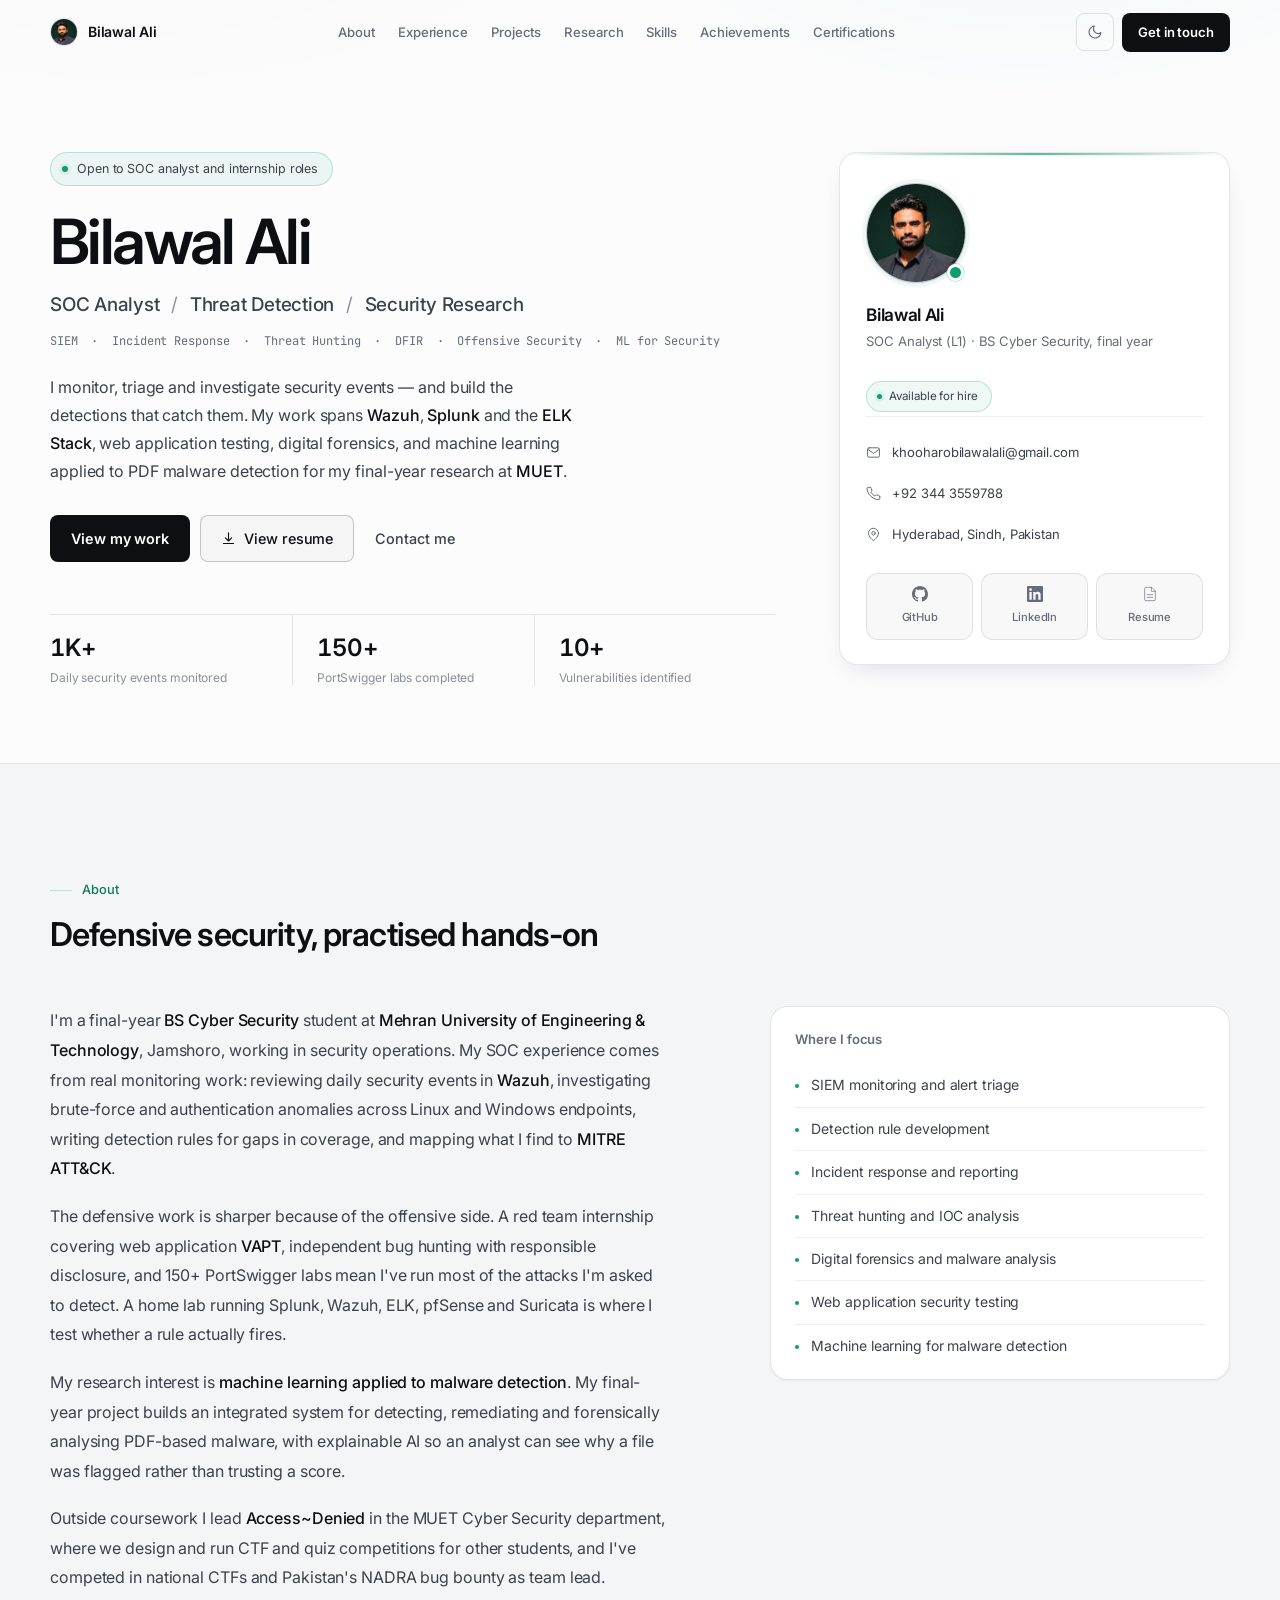
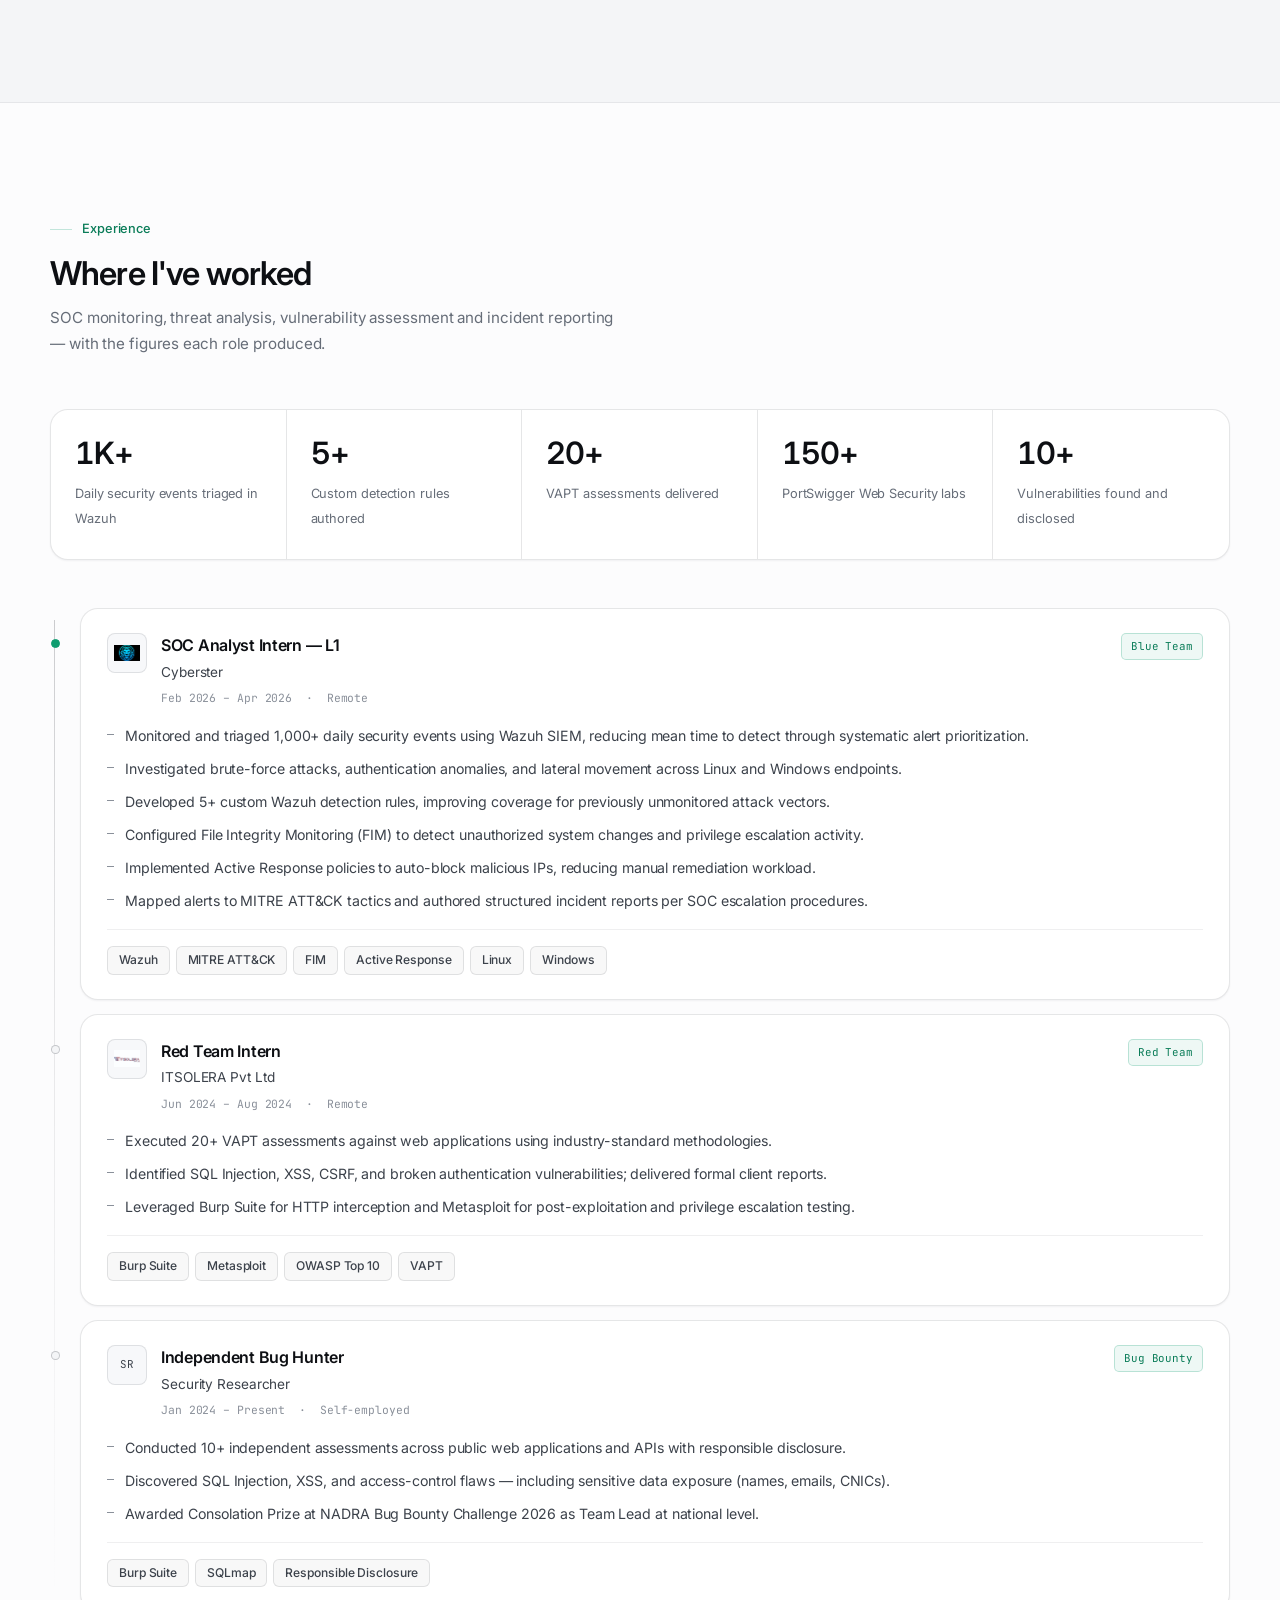
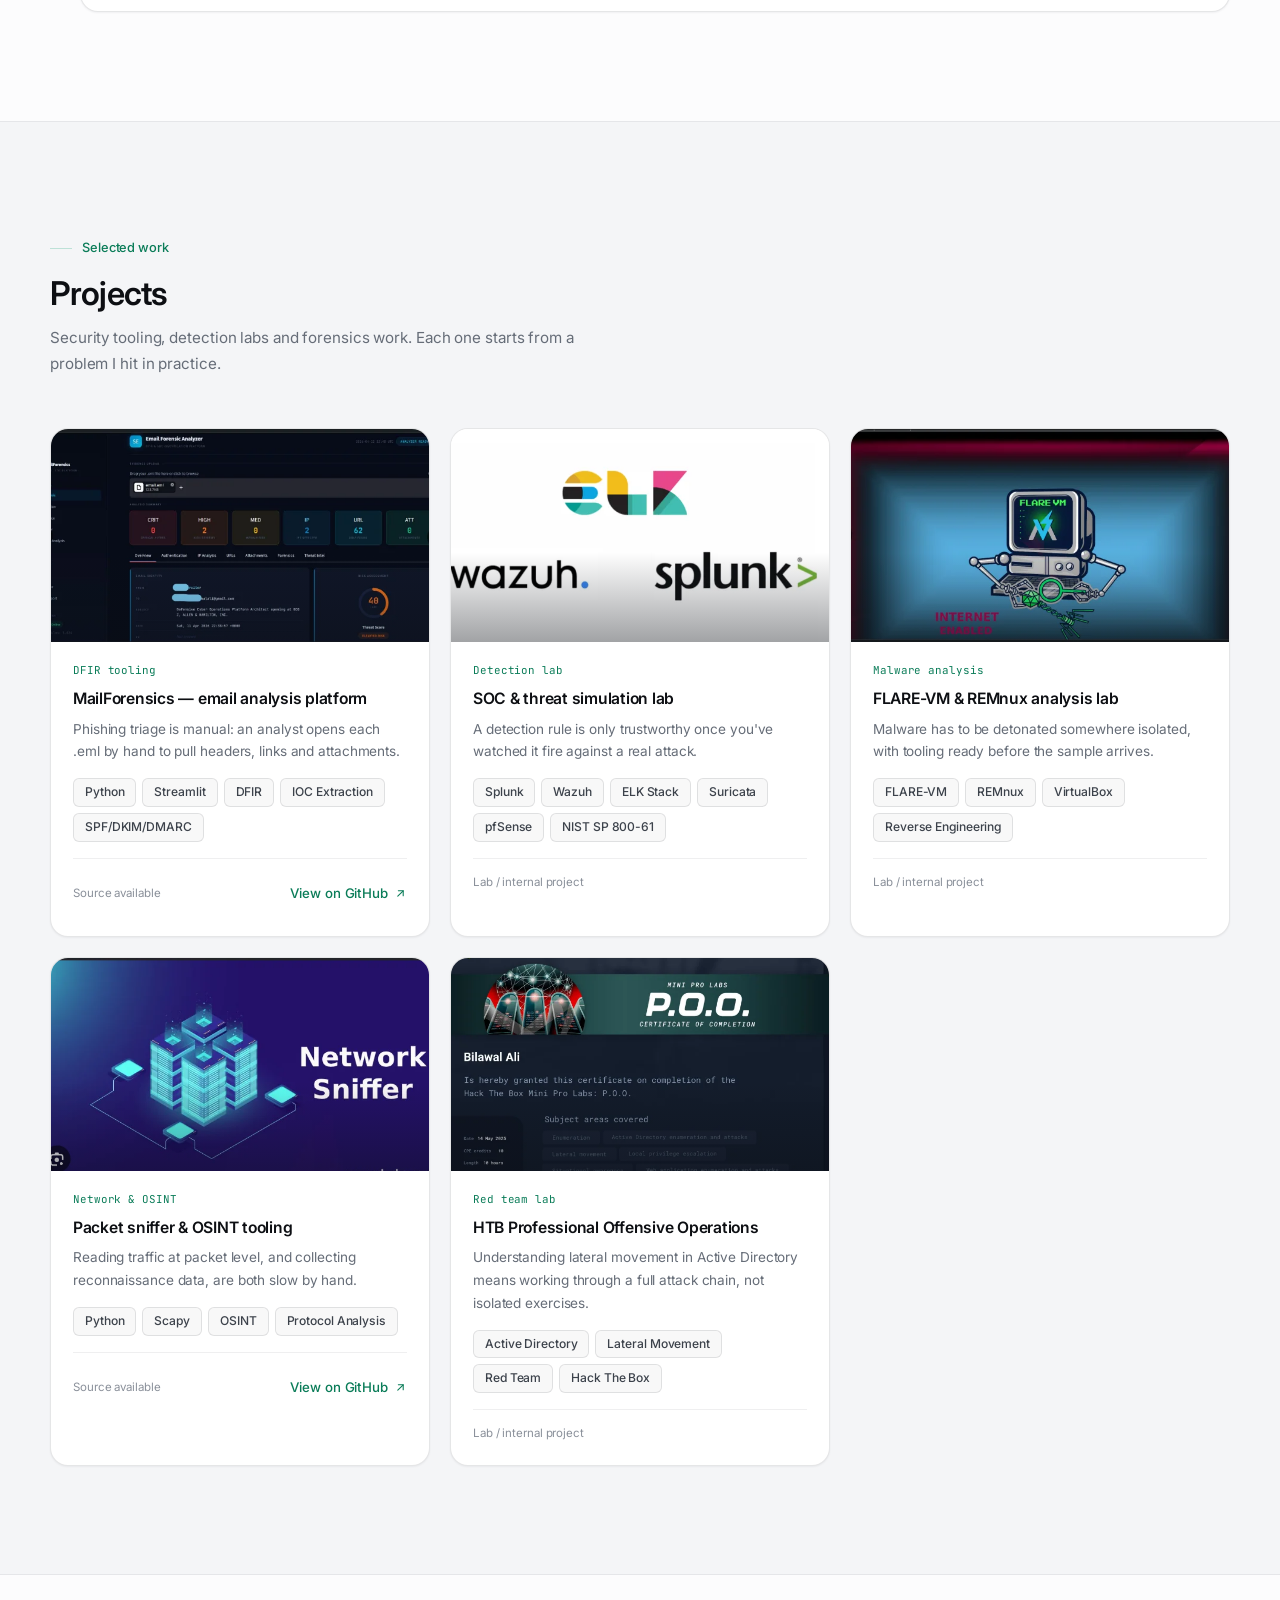
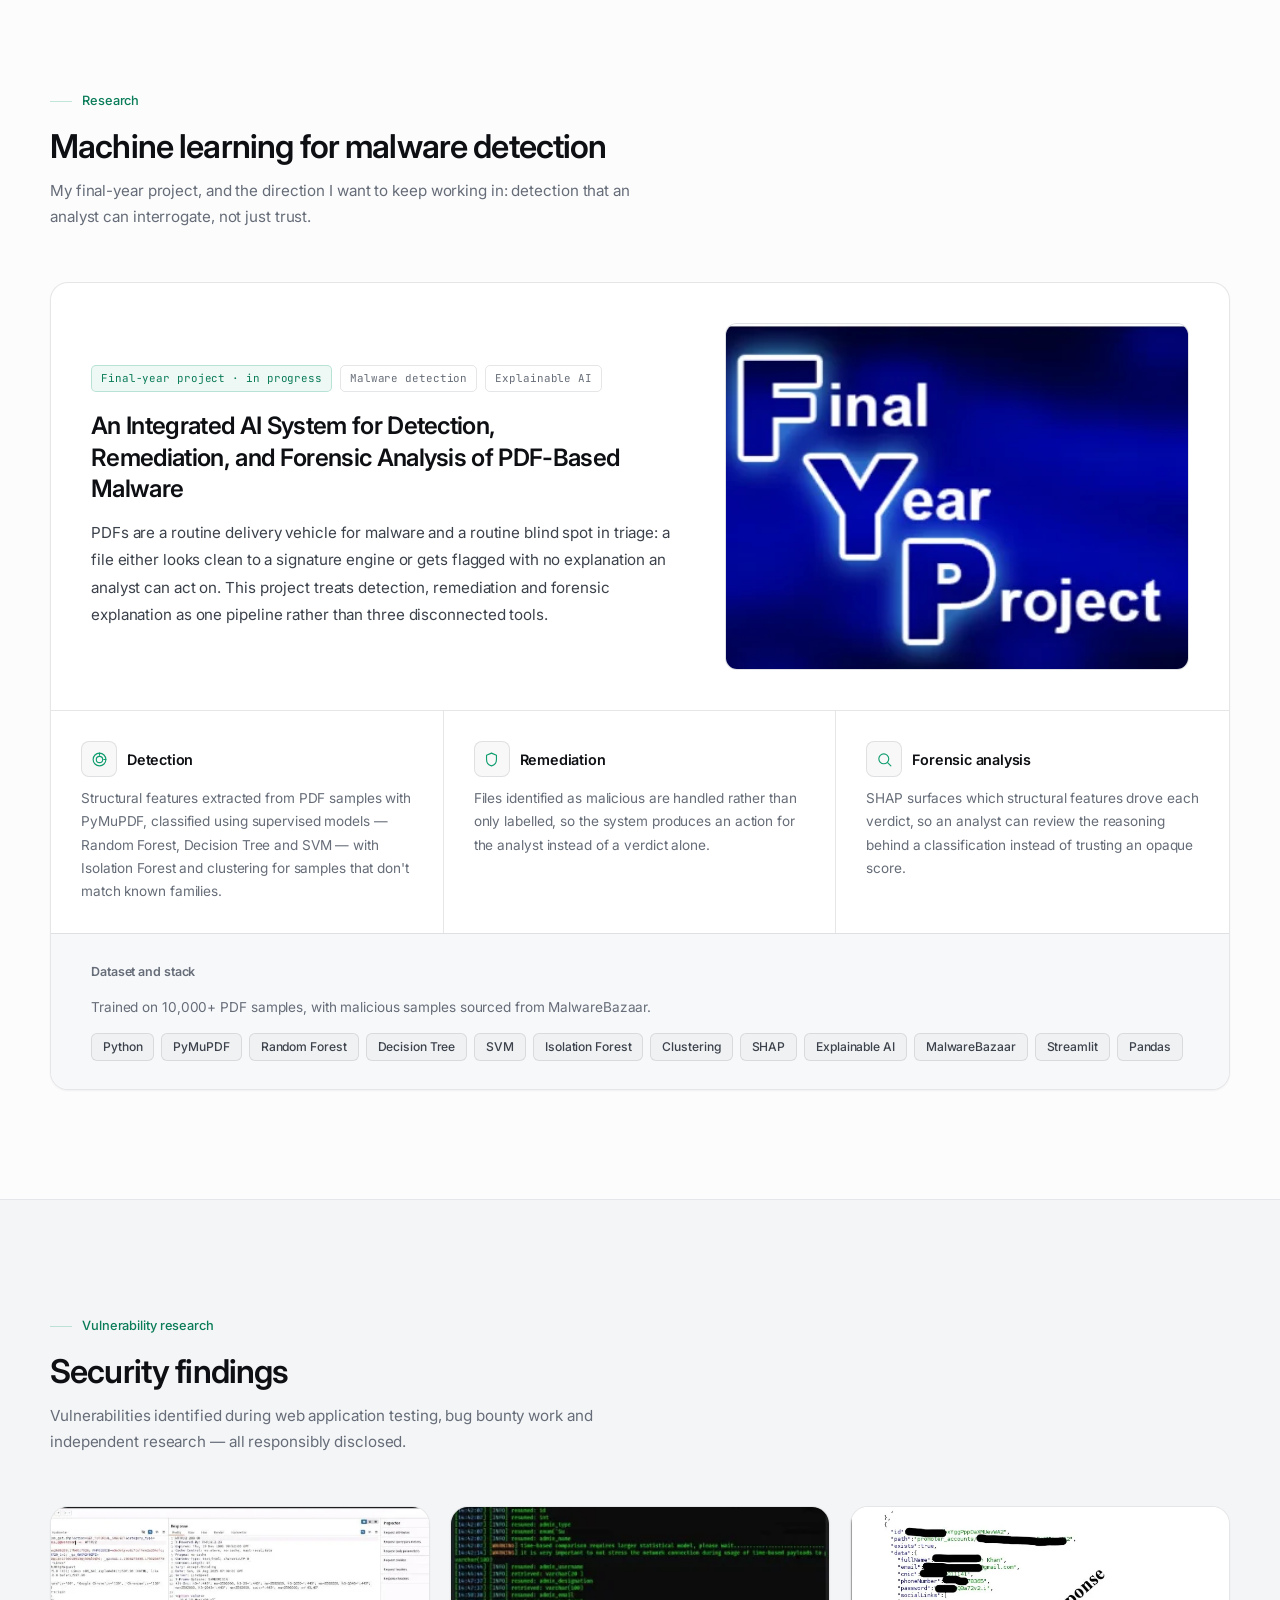
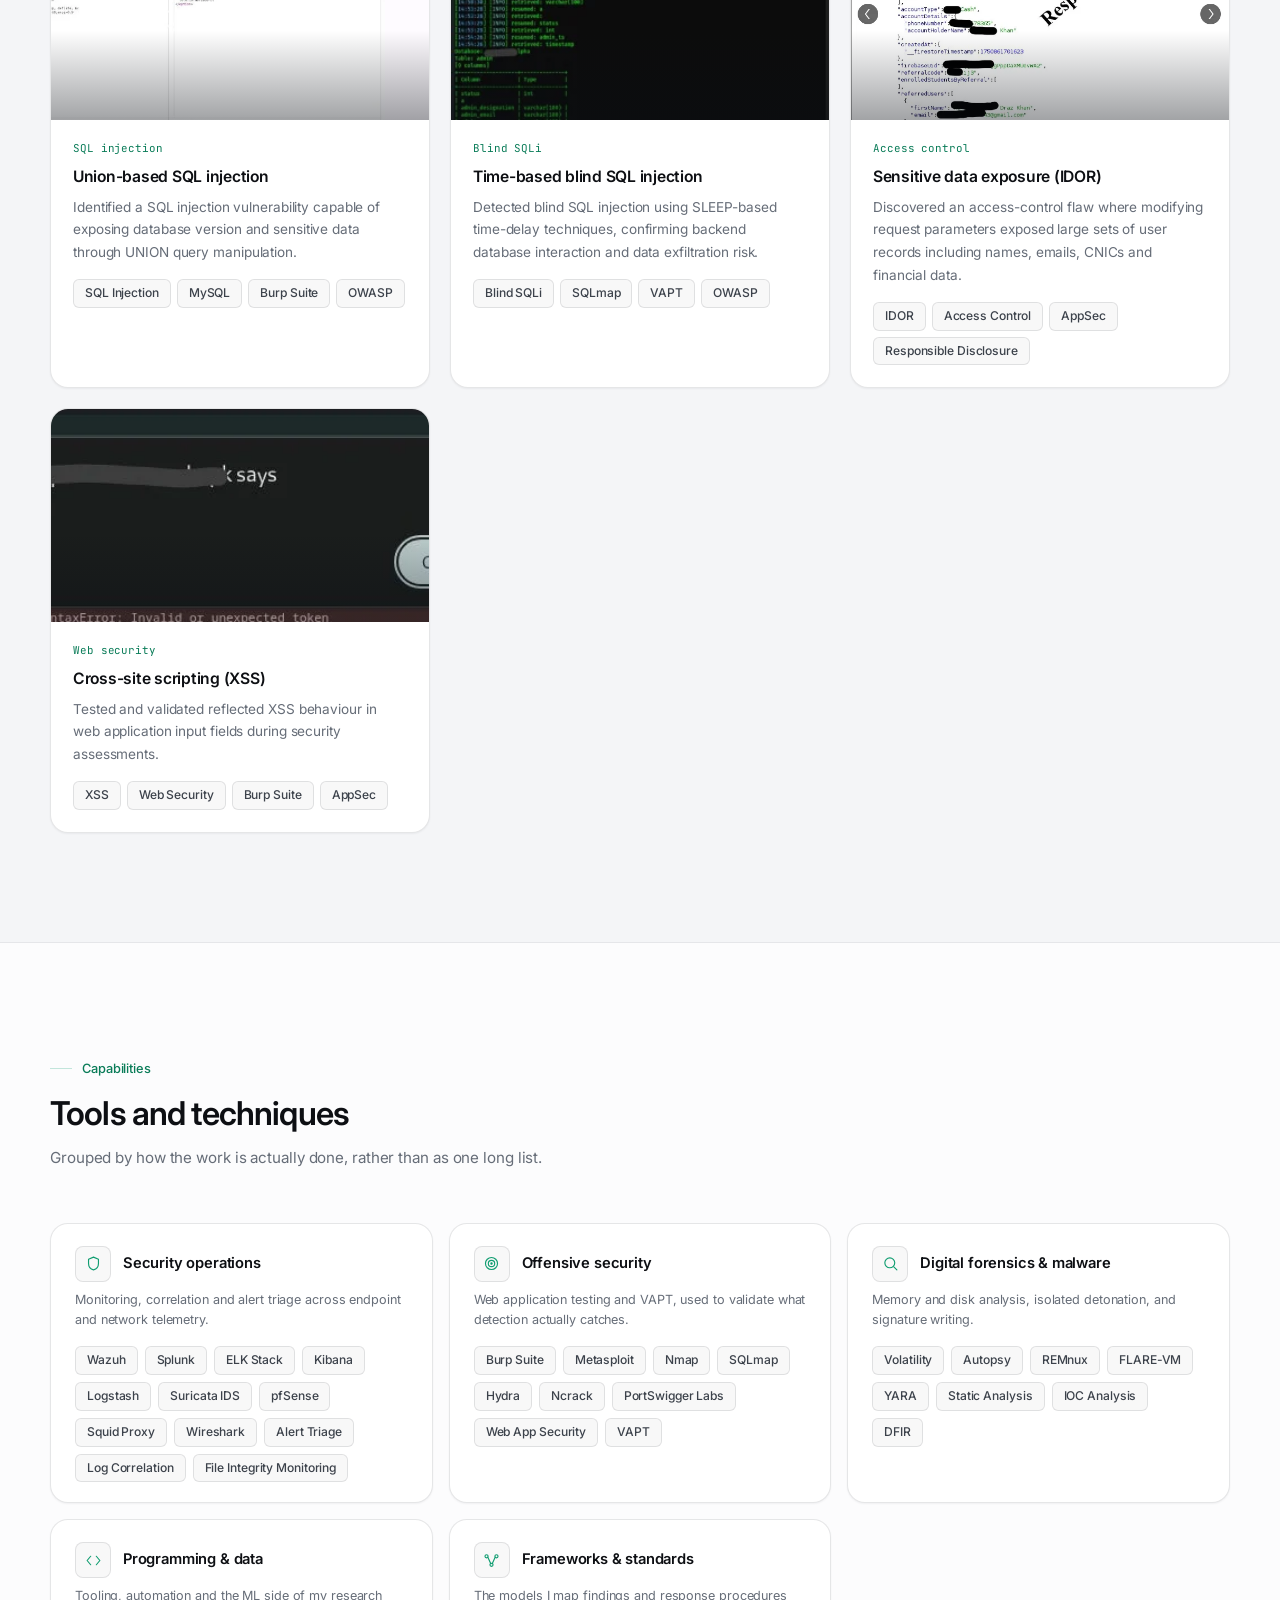
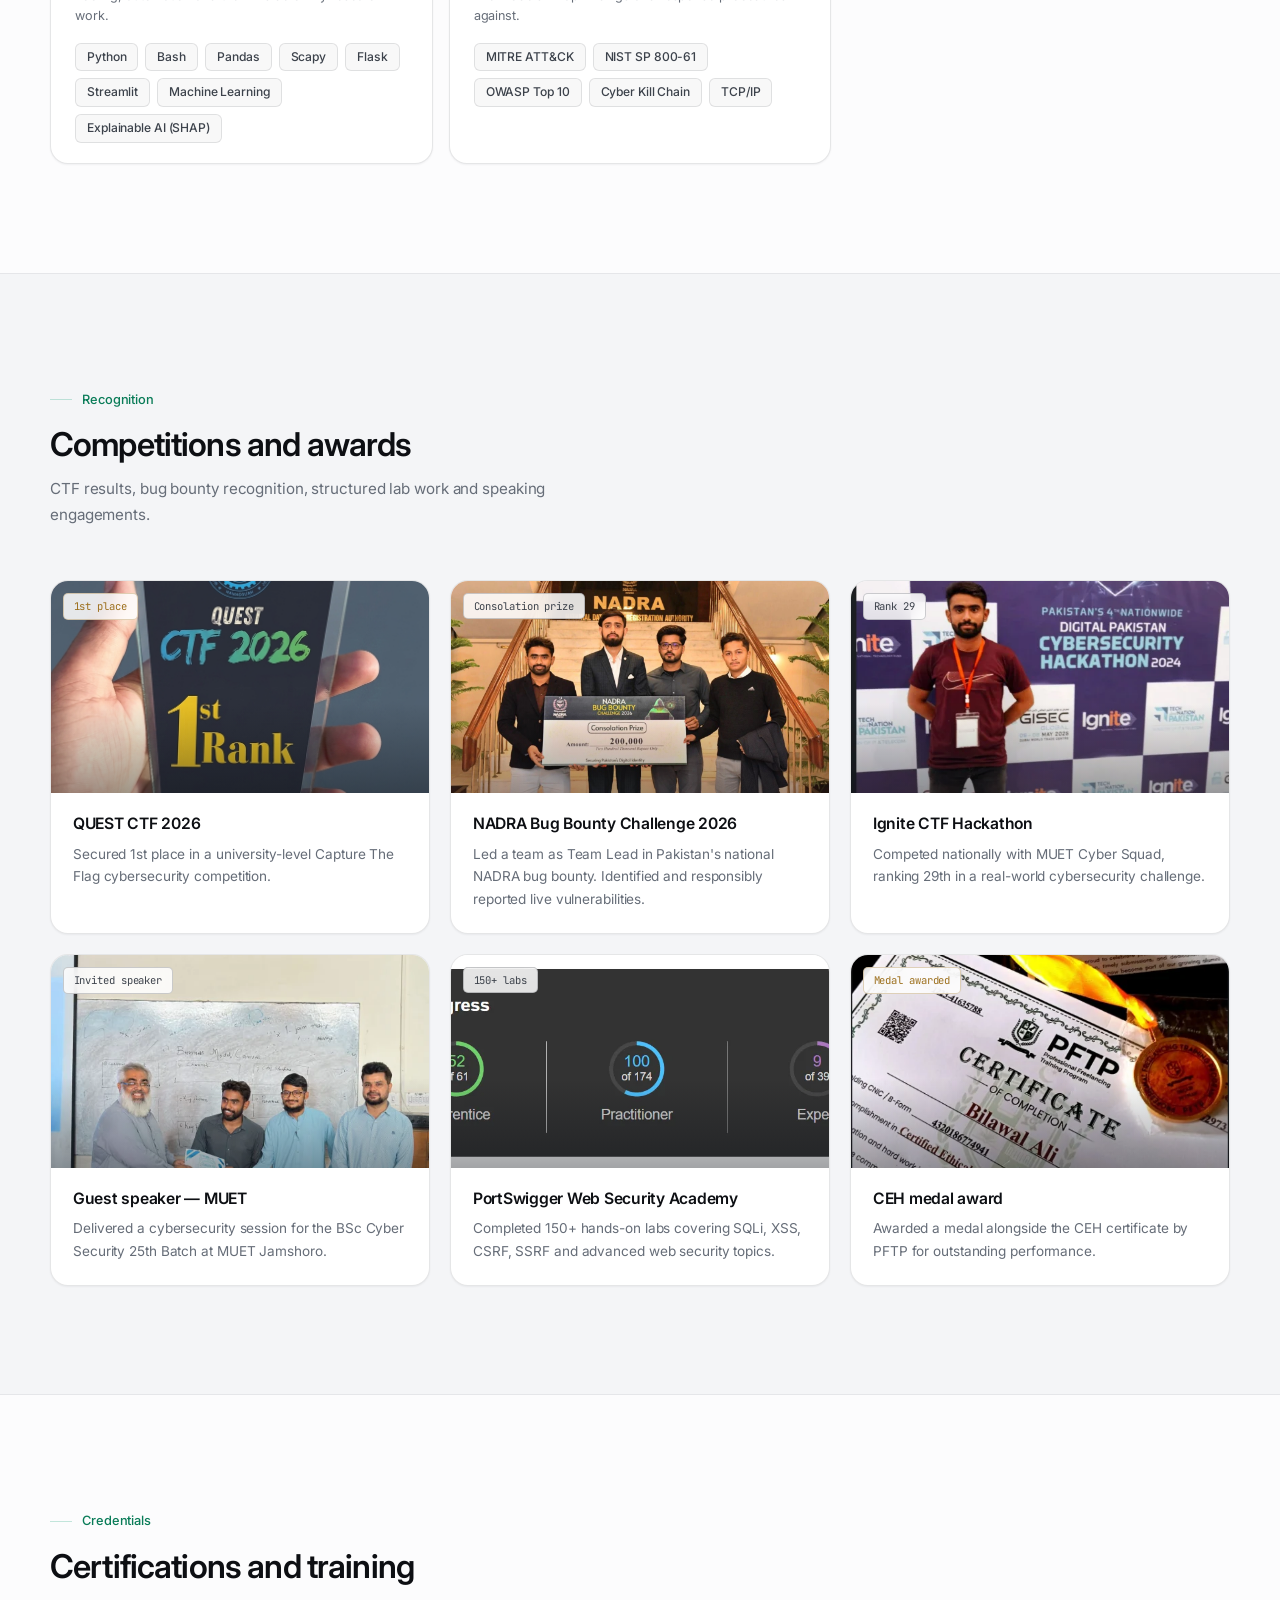
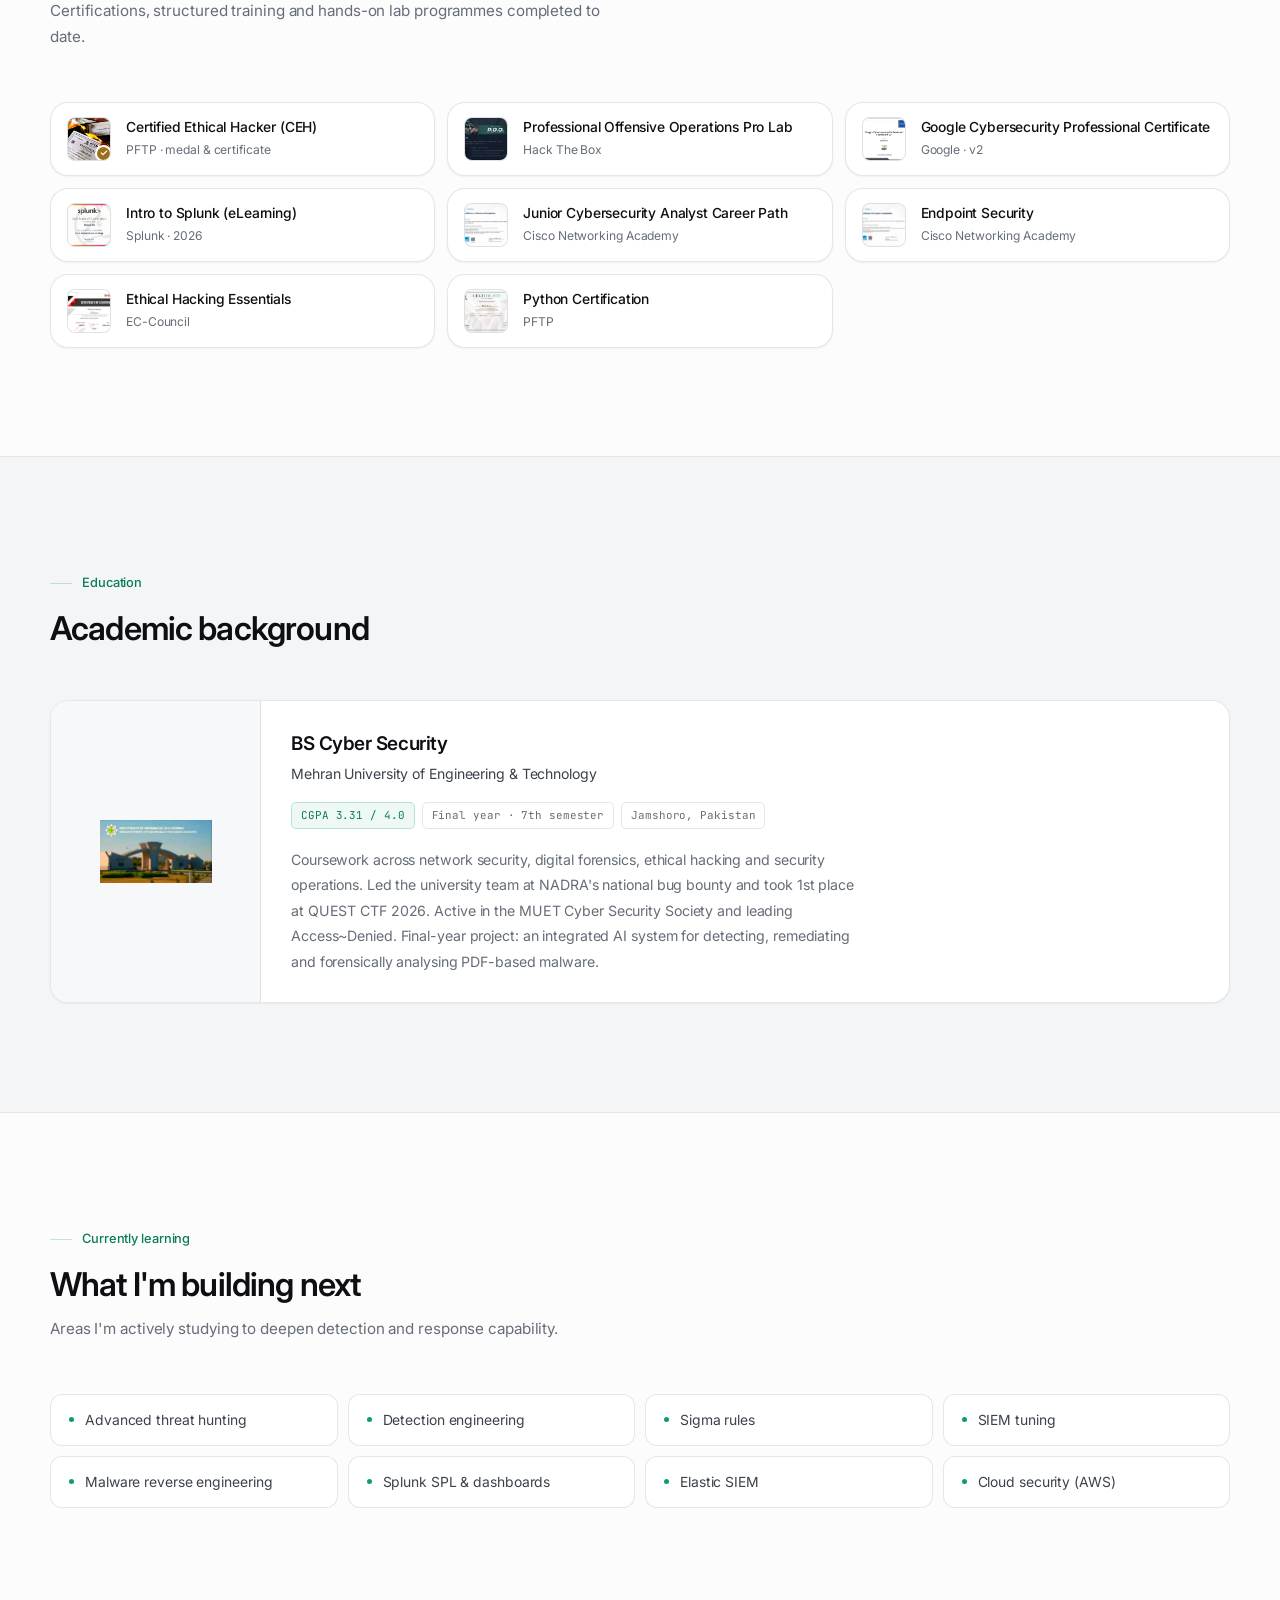
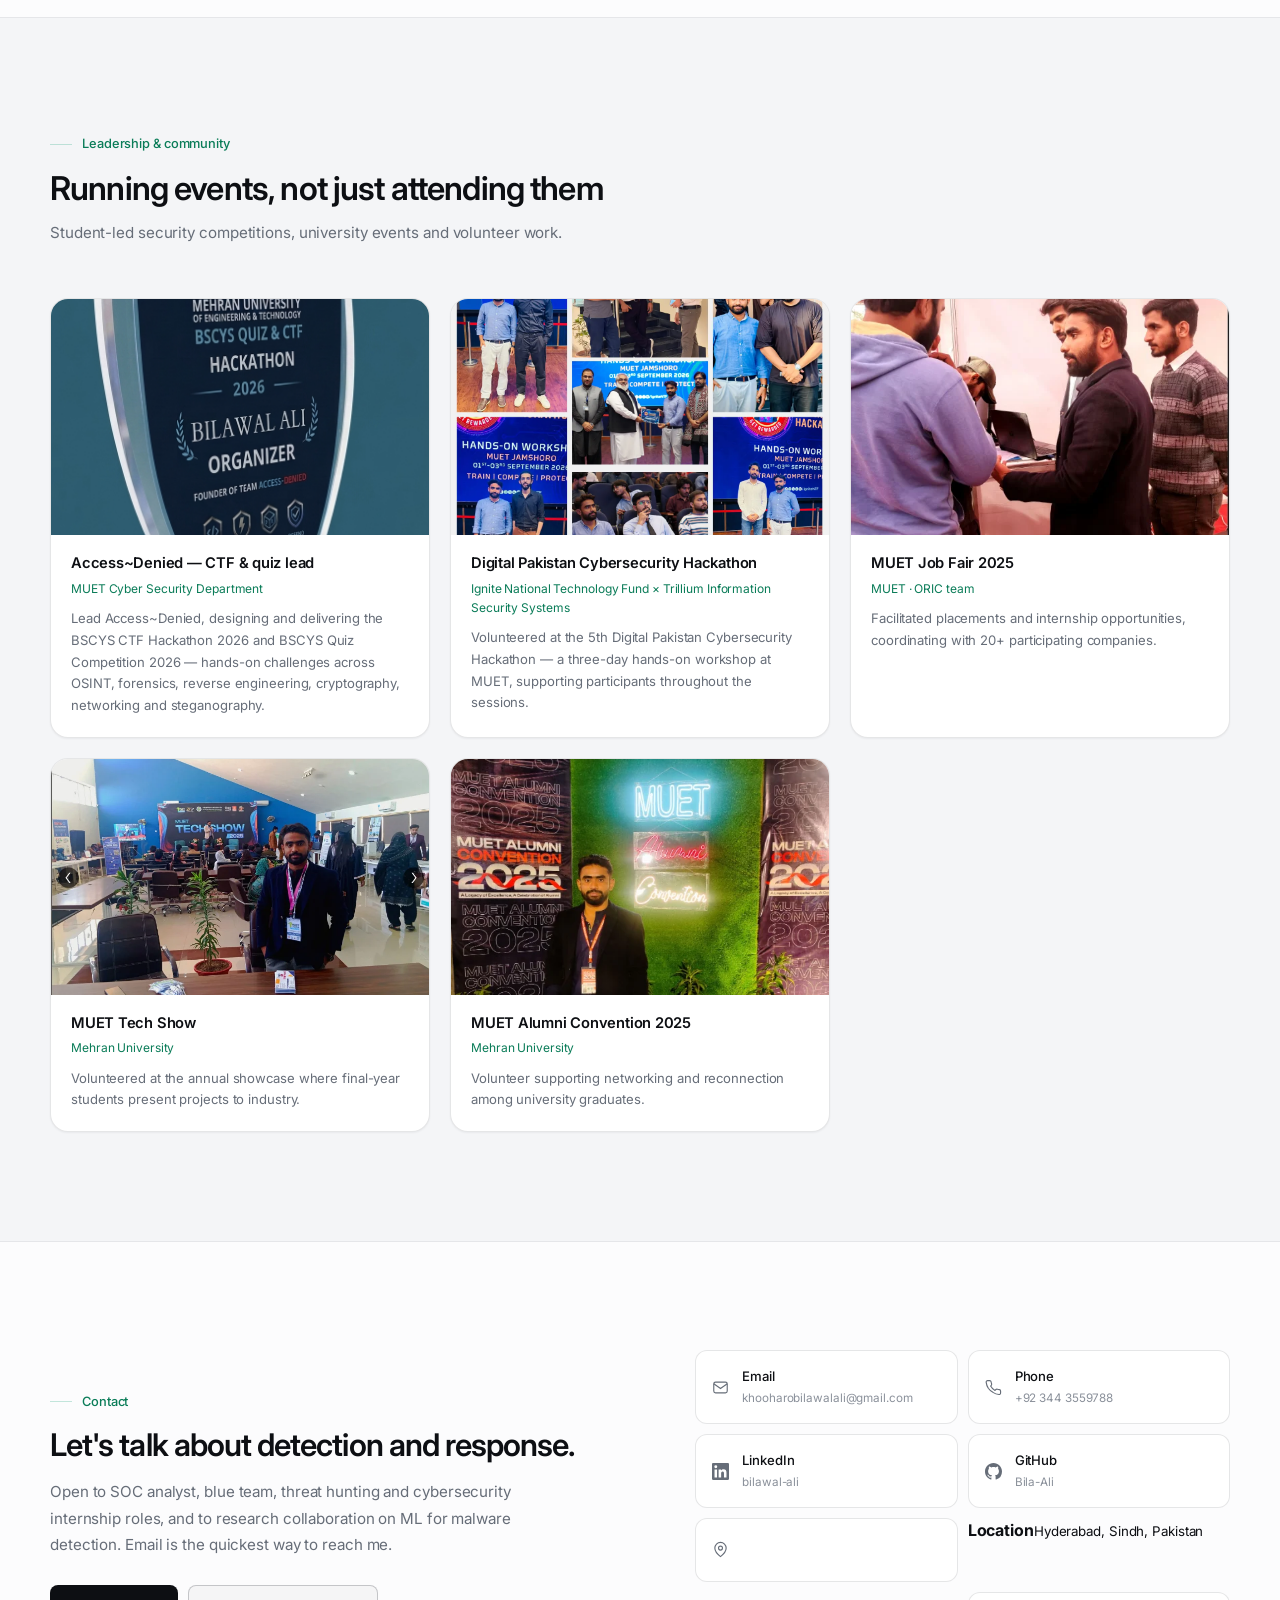
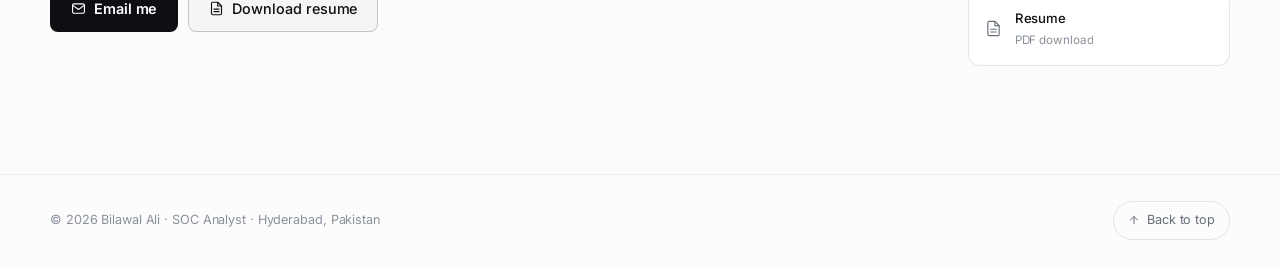
==== index (9).html @ e8348a27 "Add files via upload" ====
<!DOCTYPE html>
<html lang="en" data-theme="dark">
<head>
    <meta charset="UTF-8" />
    <meta name="viewport" content="width=device-width, initial-scale=1, viewport-fit=cover" />

    <title>Bilawal Ali — SOC Analyst &amp; Security Researcher</title>
    <meta name="description" content="Bilawal Ali — SOC analyst and final-year BS Cyber Security student at MUET. Threat detection with Wazuh, Splunk and ELK, offensive security and VAPT, digital forensics, and machine learning for PDF malware detection." />
    <meta name="author" content="Bilawal Ali" />
    <link rel="canonical" href="https://github.com/Bila-Ali" />

    <meta property="og:type" content="profile" />
    <meta property="og:title" content="Bilawal Ali — SOC Analyst &amp; Security Researcher" />
    <meta property="og:description" content="Threat detection and security operations with Wazuh, Splunk and ELK. Offensive security, digital forensics, and machine learning for malware detection." />
    <meta property="og:locale" content="en_US" />
    <meta property="profile:first_name" content="Bilawal" />
    <meta property="profile:last_name" content="Ali" />
    <meta name="twitter:card" content="summary_large_image" />
    <meta name="twitter:title" content="Bilawal Ali — SOC Analyst &amp; Security Researcher" />
    <meta name="twitter:description" content="Threat detection and security operations with Wazuh, Splunk and ELK. Offensive security, digital forensics, and ML for malware detection." />

    <meta name="theme-color" content="#08090a" media="(prefers-color-scheme: dark)" />
    <meta name="theme-color" content="#fbfbfc" media="(prefers-color-scheme: light)" />

    <link rel="preconnect" href="https://fonts.googleapis.com" />
    <link rel="preconnect" href="https://fonts.gstatic.com" crossorigin />
    <link rel="preload" as="style" href="https://fonts.googleapis.com/css2?family=Inter:wght@400;500;600;700&family=JetBrains+Mono:wght@400;500&display=swap" />
    <link rel="stylesheet" href="https://fonts.googleapis.com/css2?family=Inter:wght@400;500;600;700&family=JetBrains+Mono:wght@400;500&display=swap" />

    <!-- Theme applied before first paint to avoid a flash. -->
    <script>
        (function () {
            try {
                var stored = localStorage.getItem("theme");
                var theme = stored || (window.matchMedia("(prefers-color-scheme: light)").matches ? "light" : "dark");
                document.documentElement.setAttribute("data-theme", theme);
            } catch (e) { /* storage blocked — dark stays */ }
        })();
    </script>

    <style>
        /* ==========================================================
           1. TOKENS
           Every colour in the page resolves through these, so the
           light theme is a token swap rather than a second stylesheet.
           ========================================================== */
        :root {
            --sans: 'Inter', -apple-system, BlinkMacSystemFont, 'Segoe UI', Roboto, sans-serif;
            --mono: 'JetBrains Mono', ui-monospace, 'SF Mono', Menlo, monospace;

            /* spacing — 4px base */
            --s1: 4px;  --s2: 8px;  --s3: 12px; --s4: 16px; --s5: 24px;
            --s6: 32px; --s7: 48px; --s8: 64px; --s9: 96px;

            /* radii — three steps, assigned by hierarchy */
            --r-s: 8px; --r-m: 12px; --r-l: 18px;

            --ease: cubic-bezier(0.22, 1, 0.36, 1);
            --dur: 0.28s;

            --container: 1180px;
            --nav-h: 64px;
        }

        /* ---- dark (default) ---- */
        :root, [data-theme="dark"] {
            --bg:          #08090a;
            --bg-alt:      #0b0c0e;
            --surface:     #101114;
            --surface-2:   #16171b;

            --line:        rgba(255, 255, 255, 0.075);
            --line-soft:   rgba(255, 255, 255, 0.045);
            --line-strong: rgba(255, 255, 255, 0.15);

            --fill-1:      rgba(255, 255, 255, 0.032);
            --fill-2:      rgba(255, 255, 255, 0.055);

            --text:        #f2f3f5;
            --text-2:      #b9bcc2;
            --muted:       #83878f;
            --dim:         #5a5e66;

            --accent:      #57d0a3;
            --accent-text: #6fdcb2;
            --accent-soft: rgba(87, 208, 163, 0.09);
            --accent-line: rgba(87, 208, 163, 0.26);
            --gold:        #e3b778;
            --gold-line:   rgba(227, 183, 120, 0.34);
            --gold-soft:   rgba(227, 183, 120, 0.08);

            --invert-bg:   #f2f3f5;   /* primary button surface */
            --invert-fg:   #0a0b0c;

            --nav-bg:      rgba(8, 9, 10, 0.72);
            --drawer-bg:   rgba(11, 12, 14, 0.97);
            --overlay:     rgba(5, 6, 7, 0.9);
            --scrim:       rgba(8, 9, 10, 0.5);
            --scrim-solid: rgba(8, 9, 10, 0.78);
            --wash-a:      rgba(87, 208, 163, 0.055);
            --wash-b:      rgba(255, 255, 255, 0.028);

            --sh-1: 0 1px 2px rgba(0, 0, 0, 0.4);
            --sh-2: 0 12px 32px -12px rgba(0, 0, 0, 0.7);
            --sh-3: 0 24px 60px -24px rgba(0, 0, 0, 0.85);

            color-scheme: dark;
        }

        /* ---- light ---- */
        [data-theme="light"] {
            --bg:          #fcfcfd;
            --bg-alt:      #f4f5f7;
            --surface:     #ffffff;
            --surface-2:   #f7f8fa;

            --line:        rgba(9, 12, 20, 0.10);
            --line-soft:   rgba(9, 12, 20, 0.062);
            --line-strong: rgba(9, 12, 20, 0.2);

            --fill-1:      rgba(9, 12, 20, 0.028);
            --fill-2:      rgba(9, 12, 20, 0.055);

            --text:        #0d0f13;
            --text-2:      #3c424b;
            --muted:       #666d78;
            --dim:         #8a909a;

            --accent:      #0f9d70;
            --accent-text: #0a7c58;
            --accent-soft: rgba(15, 157, 112, 0.07);
            --accent-line: rgba(15, 157, 112, 0.24);
            --gold:        #9c6f1c;
            --gold-line:   rgba(156, 111, 28, 0.3);
            --gold-soft:   rgba(156, 111, 28, 0.06);

            --invert-bg:   #0d0f13;
            --invert-fg:   #ffffff;

            --nav-bg:      rgba(252, 252, 253, 0.78);
            --drawer-bg:   rgba(255, 255, 255, 0.97);
            --overlay:     rgba(28, 32, 38, 0.86);
            --scrim:       rgba(10, 14, 20, 0.38);
            --scrim-solid: rgba(255, 255, 255, 0.86);
            --wash-a:      rgba(15, 157, 112, 0.055);
            --wash-b:      rgba(9, 12, 20, 0.022);

            --sh-1: 0 1px 2px rgba(16, 24, 40, 0.05);
            --sh-2: 0 10px 28px -12px rgba(16, 24, 40, 0.18);
            --sh-3: 0 22px 52px -24px rgba(16, 24, 40, 0.24);

            color-scheme: light;
        }

        /* ==========================================================
           2. RESET & BASE
           ========================================================== */
        *, *::before, *::after { margin: 0; padding: 0; box-sizing: border-box; }

        html {
            scroll-behavior: smooth;
            scroll-padding-top: calc(var(--nav-h) + 24px);
            -webkit-font-smoothing: antialiased;
            -moz-osx-font-smoothing: grayscale;
            -webkit-text-size-adjust: 100%;
        }

        body {
            font-family: var(--sans);
            background: var(--bg);
            color: var(--text);
            font-size: 16px;
            line-height: 1.6;
            letter-spacing: -0.006em;
            overflow-x: hidden;
            transition: background 0.4s var(--ease), color 0.4s var(--ease);
        }

        /* One quiet atmospheric wash, top of page only. */
        body::before {
            content: '';
            position: fixed; inset: 0 0 auto 0; height: 860px;
            pointer-events: none; z-index: 0;
            background:
                radial-gradient(720px 400px at 80% -16%, var(--wash-a), transparent 62%),
                radial-gradient(860px 460px at 10% -20%, var(--wash-b), transparent 60%);
        }

        img { display: block; max-width: 100%; }
        a { color: inherit; text-decoration: none; }
        ul, ol { list-style: none; }
        button { font: inherit; color: inherit; background: none; border: none; }

        ::selection { background: var(--accent-line); color: var(--text); }

        ::-webkit-scrollbar { width: 11px; }
        ::-webkit-scrollbar-track { background: var(--bg); }
        ::-webkit-scrollbar-thumb { background: var(--line-strong); border: 3px solid var(--bg); border-radius: 10px; }

        :focus-visible { outline: 2px solid var(--accent); outline-offset: 3px; border-radius: 6px; }

        .sr-only {
            position: absolute; width: 1px; height: 1px; padding: 0; overflow: hidden;
            clip: rect(0 0 0 0); white-space: nowrap; border: 0;
        }

        .skip-link {
            position: fixed; left: 50%; top: 12px; z-index: 1200;
            transform: translate(-50%, -200%);
            background: var(--surface); border: 1px solid var(--line-strong);
            padding: 10px 18px; border-radius: 999px; font-size: 0.85rem;
            box-shadow: var(--sh-2); transition: transform 0.2s var(--ease);
        }
        .skip-link:focus { transform: translate(-50%, 0); }

        @media (prefers-reduced-motion: reduce) {
            html { scroll-behavior: auto; }
            *, *::before, *::after {
                animation-duration: 0.01ms !important;
                animation-iteration-count: 1 !important;
                transition-duration: 0.01ms !important;
            }
        }

        /* ==========================================================
           3. LAYOUT
           ========================================================== */
        .wrap {
            width: min(var(--container), calc(100% - 56px));
            margin-inline: auto; position: relative; z-index: 1;
        }
        @media (max-width: 900px) { .wrap { width: min(var(--container), calc(100% - 44px)); } }
        @media (max-width: 480px) { .wrap { width: min(var(--container), calc(100% - 36px)); } }

        .section { padding-block: clamp(64px, 8.5vw, 112px); position: relative; z-index: 1; }
        .section--alt { background: var(--bg-alt); border-block: 1px solid var(--line-soft); }

        .head { max-width: 640px; margin-bottom: clamp(32px, 4.5vw, 52px); }
        .head--wide { max-width: 760px; }

        .head__label {
            display: inline-flex; align-items: center; gap: 10px;
            font-size: 0.8rem; font-weight: 500; color: var(--accent-text); margin-bottom: 14px;
        }
        .head__label::before { content: ''; width: 22px; height: 1px; background: var(--accent-line); flex-shrink: 0; }

        .head__title {
            font-size: clamp(1.55rem, 2.6vw, 2.05rem);
            font-weight: 600; line-height: 1.22; letter-spacing: -0.026em;
        }
        .head__desc { margin-top: 12px; color: var(--muted); font-size: 0.95rem; line-height: 1.7; max-width: 58ch; }

        /* ==========================================================
           4. CONTROLS
           ========================================================== */
        .btn {
            display: inline-flex; align-items: center; justify-content: center; gap: 8px;
            font-size: 0.9rem; font-weight: 500; letter-spacing: -0.005em;
            padding: 11px 20px; min-height: 44px; border-radius: var(--r-s);
            border: 1px solid transparent; cursor: pointer;
            transition: background var(--dur) var(--ease), border-color var(--dur) var(--ease),
                        color var(--dur) var(--ease), transform var(--dur) var(--ease);
        }
        .btn svg { width: 15px; height: 15px; stroke-width: 1.8; flex-shrink: 0; }
        .btn--primary { background: var(--invert-bg); color: var(--invert-fg); font-weight: 600; }
        .btn--primary:hover { transform: translateY(-1px); opacity: 0.92; }
        .btn--outline { border-color: var(--line-strong); color: var(--text); background: var(--fill-1); }
        .btn--outline:hover { background: var(--fill-2); transform: translateY(-1px); }
        .btn--quiet { color: var(--text-2); padding-inline: 10px; }
        .btn--quiet:hover { color: var(--accent-text); }

        .inline-link {
            display: inline-flex; align-items: center; gap: 6px;
            font-size: 0.83rem; font-weight: 500; color: var(--accent-text);
            padding-block: 10px; transition: gap 0.25s var(--ease);
        }
        .inline-link svg { width: 13px; height: 13px; stroke-width: 2; }
        .inline-link:hover { gap: 9px; }

        .chip {
            display: inline-flex; align-items: center;
            padding: 4px 11px; border-radius: 6px;
            font-size: 0.755rem; font-weight: 500; line-height: 1.55;
            color: var(--text-2); background: var(--fill-1); border: 1px solid var(--line);
            transition: border-color 0.22s var(--ease), color 0.22s var(--ease);
        }
        .chip:hover { border-color: var(--line-strong); color: var(--text); }

        .tag {
            font-family: var(--mono); font-size: 0.68rem; color: var(--muted);
            border: 1px solid var(--line); padding: 4px 9px; border-radius: 5px; white-space: nowrap;
        }
        .tag--accent { color: var(--accent-text); border-color: var(--accent-line); background: var(--accent-soft); }
        .tag--gold   { color: var(--gold); border-color: var(--gold-line); background: var(--gold-soft); }

        .icon-tile {
            width: 36px; height: 36px; border-radius: var(--r-s); flex-shrink: 0;
            display: grid; place-items: center;
            background: var(--fill-1); border: 1px solid var(--line); color: var(--accent);
        }
        .icon-tile svg { width: 17px; height: 17px; stroke-width: 1.6; }
        .icon-tile--lg { width: 46px; height: 46px; border-radius: var(--r-m); }
        .icon-tile--lg svg { width: 21px; height: 21px; }

        .panel {
            position: relative;
            background: var(--surface); border: 1px solid var(--line);
            border-radius: var(--r-l); box-shadow: var(--sh-1);
            transition: border-color var(--dur) var(--ease), background var(--dur) var(--ease),
                        transform var(--dur) var(--ease), box-shadow var(--dur) var(--ease);
        }
        .panel--interactive:hover {
            border-color: var(--line-strong); background: var(--surface-2);
            transform: translateY(-2px); box-shadow: var(--sh-2);
        }

        /* ==========================================================
           5. PAGE CHROME — progress, nav, theme switch
           ========================================================== */
        #progress {
            position: fixed; top: 0; left: 0; z-index: 950;
            height: 2px; width: 0%; background: var(--accent);
            transition: width 0.1s linear; will-change: width;
        }

        #nav {
            position: fixed; inset: 0 0 auto 0; z-index: 900; height: var(--nav-h);
            border-bottom: 1px solid transparent;
            transition: background 0.3s ease, border-color 0.3s ease;
        }
        #nav.is-scrolled {
            background: var(--nav-bg);
            backdrop-filter: saturate(170%) blur(18px);
            -webkit-backdrop-filter: saturate(170%) blur(18px);
            border-bottom-color: var(--line-soft);
        }

        .nav__inner {
            width: min(var(--container), calc(100% - 56px));
            margin-inline: auto; height: var(--nav-h);
            display: flex; align-items: center; justify-content: space-between; gap: 20px;
        }
        @media (max-width: 900px) { .nav__inner { width: min(var(--container), calc(100% - 44px)); } }
        @media (max-width: 480px) { .nav__inner { width: min(var(--container), calc(100% - 36px)); } }

        .nav__brand { display: flex; align-items: center; gap: 10px; flex-shrink: 0; padding-block: 8px; }
        .nav__avatar {
            width: 28px; height: 28px; border-radius: 50%; overflow: hidden; flex-shrink: 0;
            background: var(--surface-2); border: 1px solid var(--line);
            display: grid; place-items: center; font-family: var(--mono); font-size: 0.6rem; color: var(--text-2);
        }
        .nav__avatar img { width: 100%; height: 100%; object-fit: cover; }
        .nav__name { font-size: 0.88rem; font-weight: 600; letter-spacing: -0.015em; }

        .nav__links { display: flex; align-items: center; gap: 1px; }
        .nav__links a {
            position: relative; font-size: 0.82rem; font-weight: 500; color: var(--muted);
            padding: 7px 11px; border-radius: 6px; transition: color 0.2s ease;
        }
        .nav__links a:hover { color: var(--text-2); }
        .nav__links a.is-active { color: var(--text); }
        .nav__links a.is-active::after {
            content: ''; position: absolute; left: 11px; right: 11px; bottom: -1px;
            height: 1.5px; background: var(--accent); border-radius: 2px;
        }

        .nav__side { display: flex; align-items: center; gap: 8px; flex-shrink: 0; }

        .icon-btn {
            width: 38px; height: 38px; border-radius: var(--r-s);
            border: 1px solid var(--line); display: grid; place-items: center;
            color: var(--muted); cursor: pointer;
            transition: color 0.2s ease, border-color 0.2s ease, background 0.2s ease;
        }
        .icon-btn:hover { color: var(--text); border-color: var(--line-strong); background: var(--fill-1); }
        .icon-btn svg { width: 16px; height: 16px; stroke-width: 1.7; }
        [data-theme="dark"] .icon-btn .i-moon { display: none; }
        [data-theme="light"] .icon-btn .i-sun { display: none; }

        .nav__cta {
            font-size: 0.82rem; font-weight: 600; padding: 9px 16px; border-radius: var(--r-s);
            background: var(--invert-bg); color: var(--invert-fg); white-space: nowrap;
            transition: opacity 0.2s ease;
        }
        .nav__cta:hover { opacity: 0.9; }

        .nav__toggle { display: none; flex-direction: column; align-items: center; justify-content: center; gap: 5px; }
        .nav__toggle span { width: 16px; height: 1.5px; background: var(--text); border-radius: 2px; transition: transform 0.28s var(--ease), opacity 0.2s ease; }
        .nav__toggle.is-open span:nth-child(1) { transform: translateY(6.5px) rotate(45deg); }
        .nav__toggle.is-open span:nth-child(2) { opacity: 0; }
        .nav__toggle.is-open span:nth-child(3) { transform: translateY(-6.5px) rotate(-45deg); }

        .nav__drawer {
            position: fixed; top: var(--nav-h); left: 0; right: 0; z-index: 899;
            background: var(--drawer-bg);
            backdrop-filter: blur(20px); -webkit-backdrop-filter: blur(20px);
            border-bottom: 1px solid var(--line);
            display: none; flex-direction: column; padding: 6px 0 16px;
            max-height: calc(100dvh - var(--nav-h)); overflow-y: auto;
            box-shadow: var(--sh-3);
        }
        .nav__drawer.is-open { display: flex; }
        .nav__drawer a {
            padding: 14px 24px; font-size: 0.95rem; color: var(--text-2);
            border-bottom: 1px solid var(--line-soft); min-height: 48px; display: flex; align-items: center;
        }
        .nav__drawer a:hover { color: var(--text); background: var(--fill-1); }
        .nav__drawer .nav__drawer-cta {
            margin: 14px 24px 0; border: none; border-radius: var(--r-s); justify-content: center;
            background: var(--invert-bg); color: var(--invert-fg); font-weight: 600;
        }

        @media (max-width: 1060px) { .nav__links { display: none; } .nav__toggle { display: flex; } .nav__cta { display: none; } }
        @media (min-width: 1061px) { .nav__drawer { display: none !important; } }

        /* ==========================================================
           6. HERO
           ========================================================== */
        #home { padding-top: calc(var(--nav-h) + clamp(40px, 7vw, 88px)); padding-bottom: clamp(52px, 6vw, 84px); }

        .hero {
            display: grid; grid-template-columns: minmax(0, 1.3fr) minmax(0, 0.7fr);
            gap: clamp(28px, 5vw, 72px); align-items: start;
        }

        .hero__status {
            display: inline-flex; align-items: center; gap: 9px;
            padding: 6px 14px 6px 11px; border-radius: 999px;
            background: var(--accent-soft); border: 1px solid var(--accent-line);
            font-size: 0.78rem; color: var(--text-2); margin-bottom: 24px;
        }
        .hero__status i { width: 6px; height: 6px; border-radius: 50%; background: var(--accent); flex-shrink: 0; box-shadow: 0 0 0 3px var(--accent-soft); }

        .hero__name {
            font-size: clamp(2.5rem, 5.6vw, 3.9rem);
            font-weight: 600; line-height: 1.03; letter-spacing: -0.042em; margin-bottom: 16px;
        }
        .hero__title {
            font-size: clamp(1rem, 1.6vw, 1.18rem); font-weight: 500; color: var(--text-2);
            letter-spacing: -0.012em; margin-bottom: 10px;
        }
        .hero__title span { color: var(--dim); font-weight: 400; margin-inline: 7px; }
        .hero__disciplines { font-family: var(--mono); font-size: 0.75rem; color: var(--muted); line-height: 1.9; margin-bottom: 20px; }

        .hero__bio { color: var(--text-2); font-size: 1rem; line-height: 1.75; max-width: 54ch; margin-bottom: 30px; }
        .hero__bio strong { color: var(--text); font-weight: 500; }

        .hero__actions { display: flex; flex-wrap: wrap; gap: 10px; align-items: center; }

        .hero__metrics {
            display: grid; grid-template-columns: repeat(3, minmax(0, 1fr));
            margin-top: clamp(36px, 4.5vw, 52px); border-top: 1px solid var(--line);
        }
        .hero__metric { padding: 20px 20px 0 0; }
        .hero__metric + .hero__metric { border-left: 1px solid var(--line); padding-left: 24px; }
        .hero__metric b {
            display: block; font-size: 1.5rem; font-weight: 600; letter-spacing: -0.03em;
            font-variant-numeric: tabular-nums; line-height: 1.1; margin-bottom: 7px;
        }
        .hero__metric small { display: block; color: var(--dim); font-size: 0.75rem; line-height: 1.45; }

        .profile {
            padding: 30px 26px 24px; position: sticky; top: calc(var(--nav-h) + 24px);
            box-shadow: var(--sh-2); overflow: hidden;
        }
        .profile::before {
            content: ""; position: absolute; top: 0; left: 0; right: 0; height: 2px;
            background: linear-gradient(90deg, transparent, var(--accent) 50%, transparent);
            opacity: 0.7;
        }
        .profile__avatar-wrap { position: relative; width: 100px; height: 100px; margin-bottom: 18px; }
        .profile__avatar {
            width: 100px; height: 100px; border-radius: 50%; overflow: hidden;
            border: 1px solid var(--line-strong); background: var(--surface-2); display: grid; place-items: center;
            box-shadow: 0 0 0 4px var(--accent-soft), var(--sh-1);
        }
        .profile__avatar img { width: 100%; height: 100%; object-fit: cover; }
        .profile__fallback { font-family: var(--mono); font-size: 1.7rem; font-weight: 600; color: var(--text-2); letter-spacing: 0.02em; }
        .profile__avatar-dot {
            position: absolute; right: 2px; bottom: 2px; width: 17px; height: 17px; border-radius: 50%;
            background: var(--accent); border: 3px solid var(--surface); box-shadow: 0 0 0 1px var(--accent-line);
        }
        .profile__badge {
            display: inline-flex; align-items: center; gap: 7px; padding: 5px 13px 5px 10px; border-radius: 999px;
            background: var(--accent-soft); border: 1px solid var(--accent-line);
            font-size: 0.72rem; color: var(--text-2); margin-top: 12px; margin-bottom: 4px;
        }
        .profile__badge i { width: 5px; height: 5px; border-radius: 50%; background: var(--accent); flex-shrink: 0; box-shadow: 0 0 0 3px var(--accent-soft); }
        .profile__name { font-size: 1.08rem; font-weight: 600; letter-spacing: -0.02em; margin-top: 14px; }
        .profile__role { font-size: 0.82rem; color: var(--muted); margin-top: 3px; margin-bottom: 18px; line-height: 1.5; }
        .profile__rows { display: flex; flex-direction: column; gap: 1px; padding-top: 16px; border-top: 1px solid var(--line-soft); }
        .profile__row {
            display: flex; align-items: center; gap: 11px;
            padding: 9px 8px; min-height: 40px; margin-inline: -8px; border-radius: var(--r-s);
            font-size: 0.815rem; color: var(--text-2);
            transition: background 0.2s ease, color 0.2s ease;
        }
        .profile__row:hover { background: var(--fill-1); color: var(--text); }
        .profile__row svg { width: 15px; height: 15px; stroke-width: 1.6; color: var(--muted); flex-shrink: 0; }
        .profile__row span { overflow: hidden; text-overflow: ellipsis; white-space: nowrap; }
        .profile__links { display: grid; grid-template-columns: repeat(3, 1fr); gap: 8px; margin-top: 18px; }
        .profile__link {
            display: flex; flex-direction: column; align-items: center; justify-content: center; gap: 7px;
            padding: 12px 4px; min-height: 60px; border-radius: var(--r-m);
            border: 1px solid var(--line); background: var(--fill-1);
            font-size: 0.7rem; font-weight: 500; color: var(--muted);
            transition: border-color 0.25s var(--ease), color 0.25s var(--ease), background 0.25s var(--ease);
        }
        .profile__link svg { width: 16px; height: 16px; }
        .profile__link:hover { border-color: var(--line-strong); color: var(--text); background: var(--fill-2); }

        @media (max-width: 980px) {
            .hero { grid-template-columns: 1fr; }
            .profile { position: static; max-width: 430px; }
        }
        @media (max-width: 560px) {
            .hero__metrics { grid-template-columns: 1fr; }
            .hero__metric { padding: 16px 0; border-bottom: 1px solid var(--line); }
            .hero__metric + .hero__metric { border-left: none; padding-left: 0; }
            .hero__metric:last-child { border-bottom: none; padding-bottom: 0; }
            .hero__actions .btn { flex: 1 1 100%; }
            .profile { max-width: none; }
        }

        /* ==========================================================
           7. ABOUT
           ========================================================== */
        .about { display: grid; grid-template-columns: minmax(0, 1fr) minmax(0, 0.7fr); gap: clamp(28px, 5vw, 76px); align-items: start; }
        .about__body p { color: var(--text-2); font-size: 1rem; line-height: 1.85; max-width: 62ch; }
        .about__body p + p { margin-top: 18px; }
        .about__body strong { color: var(--text); font-weight: 500; }

        .about__aside { padding: 22px 24px; }
        .about__aside h3 { font-size: 0.82rem; font-weight: 600; color: var(--muted); margin-bottom: 14px; }
        .about__list li {
            display: flex; align-items: baseline; gap: 12px; padding: 10px 0;
            font-size: 0.875rem; color: var(--text-2); border-bottom: 1px solid var(--line-soft);
        }
        .about__list li:last-child { border-bottom: none; padding-bottom: 0; }
        .about__list li::before { content: ''; width: 4px; height: 4px; border-radius: 50%; background: var(--accent); flex-shrink: 0; transform: translateY(-2px); }

        @media (max-width: 880px) { .about { grid-template-columns: 1fr; } }

        /* ==========================================================
           8. PROOF STRIP
           ========================================================== */
        .proof {
            display: grid; grid-template-columns: repeat(5, minmax(0, 1fr));
            border: 1px solid var(--line); border-radius: var(--r-l);
            background: var(--surface); overflow: hidden; box-shadow: var(--sh-1);
            margin-bottom: clamp(32px, 4vw, 48px);
        }
        .proof__item { padding: 28px 24px; border-right: 1px solid var(--line); }
        .proof__item:last-child { border-right: none; }
        .proof__value {
            display: block; font-size: clamp(1.6rem, 2.4vw, 2rem); font-weight: 600;
            letter-spacing: -0.035em; font-variant-numeric: tabular-nums; line-height: 1; margin-bottom: 11px;
        }
        .proof__label { color: var(--muted); font-size: 0.8rem; line-height: 1.55; }

        @media (max-width: 1000px) {
            .proof { grid-template-columns: repeat(2, minmax(0, 1fr)); }
            .proof__item { border-bottom: 1px solid var(--line); }
            .proof__item:nth-child(2n) { border-right: none; }
            .proof__item:last-child { grid-column: 1 / -1; border-bottom: none; }
        }
        @media (max-width: 520px) {
            .proof { grid-template-columns: 1fr; }
            .proof__item { border-right: none; padding: 20px 20px; }
            .proof__item:last-child { grid-column: auto; }
            .proof__value { margin-bottom: 6px; }
        }

        /* ==========================================================
           9. EXPERIENCE TIMELINE
           ========================================================== */
        .timeline { position: relative; padding-left: 30px; }
        .timeline::before {
            content: ''; position: absolute; left: 4px; top: 12px; bottom: 12px; width: 1px;
            background: linear-gradient(180deg, var(--line-strong), var(--line) 32%, transparent);
        }
        .exp { position: relative; padding: 24px 26px; }
        .exp + .exp { margin-top: 14px; }
        .exp::before {
            content: ''; position: absolute; left: -30px; top: 30px;
            width: 9px; height: 9px; border-radius: 50%;
            background: var(--bg-alt); border: 1.5px solid var(--line-strong);
            transition: border-color var(--dur) var(--ease), background var(--dur) var(--ease);
        }
        .exp--current::before { border-color: var(--accent); background: var(--accent); }
        .exp:hover::before { border-color: var(--accent); }

        .exp__head { display: flex; align-items: flex-start; gap: 14px; margin-bottom: 16px; }
        .exp__logo {
            width: 40px; height: 40px; border-radius: var(--r-s); flex-shrink: 0; overflow: hidden;
            background: var(--surface-2); border: 1px solid var(--line);
            display: grid; place-items: center; font-family: var(--mono); font-size: 0.68rem; color: var(--text-2);
        }
        .exp__logo img { width: 100%; height: 100%; object-fit: contain; padding: 6px; }
        .exp__meta { flex: 1; min-width: 0; }
        .exp__role { font-size: 1rem; font-weight: 600; letter-spacing: -0.018em; margin-bottom: 3px; }
        .exp__company { font-size: 0.85rem; color: var(--text-2); }
        .exp__sub { font-family: var(--mono); font-size: 0.71rem; color: var(--dim); margin-top: 6px; }
        .exp__points li { position: relative; padding-left: 18px; font-size: 0.885rem; line-height: 1.7; color: var(--text-2); }
        .exp__points li + li { margin-top: 9px; }
        .exp__points li::before { content: ''; position: absolute; left: 0; top: 0.72em; width: 7px; height: 1px; background: var(--dim); }
        .exp__stack { display: flex; flex-wrap: wrap; gap: 6px; margin-top: 16px; padding-top: 16px; border-top: 1px solid var(--line-soft); }

        @media (max-width: 620px) {
            .timeline { padding-left: 20px; }
            .exp { padding: 20px 18px; }
            .exp::before { left: -20px; top: 26px; }
            .exp__head { flex-wrap: wrap; gap: 12px; }
        }

        /* ==========================================================
           10. PROJECTS
           ========================================================== */
        .grid { display: grid; grid-template-columns: repeat(auto-fill, minmax(320px, 1fr)); gap: 20px; }
        .grid--tight { grid-template-columns: repeat(auto-fill, minmax(290px, 1fr)); }

        .card { overflow: hidden; display: flex; flex-direction: column; }
        .card__media { position: relative; aspect-ratio: 16 / 9; overflow: hidden; background: var(--surface-2); cursor: zoom-in; }
        .card__media img { width: 100%; height: 100%; object-fit: cover; transition: transform 0.7s var(--ease); }
        .card:hover .card__media img { transform: scale(1.04); }
        .card__media::after {
            content: ''; position: absolute; inset: 0; pointer-events: none;
            background: linear-gradient(180deg, transparent 58%, var(--scrim));
        }

        .card__ph { position: absolute; inset: 0; display: grid; place-items: center; align-content: center; gap: 12px; background: var(--surface-2); }
        .card__ph::before {
            content: ''; position: absolute; inset: 0; opacity: 0.7;
            background-image: radial-gradient(var(--line-strong) 1px, transparent 1px);
            background-size: 18px 18px;
            -webkit-mask-image: radial-gradient(circle at 50% 45%, #000, transparent 72%);
            mask-image: radial-gradient(circle at 50% 45%, #000, transparent 72%);
        }
        .card__ph .icon-tile, .card__ph em { position: relative; z-index: 1; }
        .card__ph em { font-family: var(--mono); font-style: normal; font-size: 0.68rem; color: var(--muted); }

        .card__flag {
            position: absolute; top: 12px; left: 12px; z-index: 2;
            padding: 4px 10px; border-radius: 5px; font-family: var(--mono); font-size: 0.66rem;
            background: var(--scrim-solid); backdrop-filter: blur(8px);
            color: var(--text-2); border: 1px solid var(--line-strong);
        }
        .card__flag--gold { color: var(--gold); border-color: var(--gold-line); }

        .card__zoom {
            position: absolute; inset: 0; z-index: 2; display: grid; place-items: center;
            background: var(--scrim); opacity: 0; transition: opacity 0.26s var(--ease);
        }
        .card__zoom span {
            width: 38px; height: 38px; border-radius: 50%; display: grid; place-items: center;
            background: var(--surface); border: 1px solid var(--line-strong); color: var(--text);
        }
        .card__zoom svg { width: 16px; height: 16px; stroke-width: 1.8; }
        .card__media:hover .card__zoom, .card__media:focus-visible .card__zoom,
        .fyp__media:hover .card__zoom, .fyp__media:focus-visible .card__zoom { opacity: 1; }

        .card__body { padding: 20px 22px 22px; display: flex; flex-direction: column; flex: 1; }
        .card__kicker { font-family: var(--mono); font-size: 0.68rem; color: var(--accent-text); margin-bottom: 9px; }
        .card__title { font-size: 0.98rem; font-weight: 600; letter-spacing: -0.016em; line-height: 1.35; margin-bottom: 8px; }
        .card__desc { color: var(--muted); font-size: 0.85rem; line-height: 1.68; }
        .card__tags { display: flex; flex-wrap: wrap; gap: 6px; margin-top: 15px; }
        .card__foot { margin-top: 16px; padding-top: 14px; border-top: 1px solid var(--line-soft); display: flex; align-items: center; justify-content: space-between; gap: 12px; }
        .card__role { font-size: 0.72rem; color: var(--dim); }

        /* Detail rows: revealed on hover where hover exists, always shown on touch. */
        .card__detail { display: grid; grid-template-rows: 1fr; }
        .card__detail-inner { overflow: hidden; }
        .card__detail dl { margin-top: 14px; padding-top: 14px; border-top: 1px solid var(--line-soft); }
        .card__detail div { display: grid; grid-template-columns: 74px minmax(0, 1fr); gap: 10px; }
        .card__detail div + div { margin-top: 8px; }
        .card__detail dt { font-family: var(--mono); font-size: 0.66rem; color: var(--dim); padding-top: 2px; }
        .card__detail dd { font-size: 0.815rem; line-height: 1.6; color: var(--text-2); }

        @media (hover: hover) and (min-width: 700px) {
            .card__detail { grid-template-rows: 0fr; transition: grid-template-rows 0.34s var(--ease); }
            .card:hover .card__detail, .card:focus-within .card__detail { grid-template-rows: 1fr; }
        }

        /* ==========================================================
           11. RESEARCH / FYP
           ========================================================== */
        .fyp { overflow: hidden; }
        .fyp__top {
            display: grid; grid-template-columns: minmax(0, 1.12fr) minmax(0, 0.88fr);
            gap: clamp(24px, 3.5vw, 44px); align-items: center;
            padding: clamp(26px, 3.5vw, 40px); border-bottom: 1px solid var(--line);
        }
        .fyp__media {
            position: relative; aspect-ratio: 4 / 3; overflow: hidden; cursor: zoom-in;
            border-radius: var(--r-m); border: 1px solid var(--line); background: var(--surface-2);
        }
        .fyp__media img { width: 100%; height: 100%; object-fit: cover; }
        .fyp__media .card__ph { border-radius: var(--r-m); }
        .fyp__flags { display: flex; flex-wrap: wrap; gap: 8px; margin-bottom: 18px; }
        .fyp__title { font-size: clamp(1.18rem, 2vw, 1.5rem); font-weight: 600; letter-spacing: -0.028em; line-height: 1.32; max-width: 34ch; margin-bottom: 14px; }
        .fyp__lede { color: var(--text-2); font-size: 0.95rem; line-height: 1.8; max-width: 66ch; }

        .fyp__pillars { display: grid; grid-template-columns: repeat(3, minmax(0, 1fr)); }
        .fyp__pillar { padding: clamp(22px, 3vw, 30px); border-right: 1px solid var(--line); }
        .fyp__pillar:last-child { border-right: none; }
        .fyp__pillar h4 { display: flex; align-items: center; gap: 10px; font-size: 0.9rem; font-weight: 600; margin-bottom: 10px; letter-spacing: -0.014em; }
        .fyp__pillar p { color: var(--muted); font-size: 0.85rem; line-height: 1.7; }

        .fyp__stack { padding: clamp(22px, 3vw, 28px) clamp(24px, 3.5vw, 40px); border-top: 1px solid var(--line); background: var(--surface-2); }
        .fyp__stack h4 { font-size: 0.78rem; font-weight: 600; color: var(--muted); margin-bottom: 14px; }
        .fyp__stack-list { display: flex; flex-wrap: wrap; gap: 7px; }

        @media (max-width: 860px) {
            .fyp__top { grid-template-columns: 1fr; }
            .fyp__media { order: -1; aspect-ratio: 16 / 9; }
            .fyp__pillars { grid-template-columns: 1fr; }
            .fyp__pillar { border-right: none; border-bottom: 1px solid var(--line); }
            .fyp__pillar:last-child { border-bottom: none; }
        }

        /* ==========================================================
           12. SKILLS
           ========================================================== */
        .skills { display: grid; grid-template-columns: repeat(auto-fill, minmax(320px, 1fr)); gap: 16px; }
        .skill { padding: 22px 24px 20px; }
        .skill__head { display: flex; align-items: center; gap: 12px; margin-bottom: 8px; }
        .skill__title { font-size: 0.92rem; font-weight: 600; letter-spacing: -0.012em; }
        .skill__note { font-size: 0.79rem; color: var(--muted); line-height: 1.6; margin-bottom: 16px; }
        .skill__items { display: flex; flex-wrap: wrap; gap: 7px; }

        /* ==========================================================
           13. CREDENTIALS
           ========================================================== */
        .certs { display: grid; grid-template-columns: repeat(auto-fill, minmax(320px, 1fr)); gap: 12px; }
        .cert { display: flex; align-items: center; gap: 15px; padding: 14px 16px; }
        .cert__thumb {
            width: 44px; height: 44px; border-radius: var(--r-s); flex-shrink: 0; overflow: hidden; position: relative;
            background: var(--surface-2); border: 1px solid var(--line); display: grid; place-items: center; color: var(--accent);
        }
        .cert__thumb img { width: 100%; height: 100%; object-fit: cover; }
        .cert__thumb > svg { width: 19px; height: 19px; stroke-width: 1.6; }
        .cert__medal {
            position: absolute; right: -2px; bottom: -2px; width: 17px; height: 17px; border-radius: 50%;
            background: var(--gold); border: 2px solid var(--surface); display: grid; place-items: center;
        }
        .cert__medal svg { width: 8px; height: 8px; color: var(--surface); stroke-width: 3.5; }
        .cert__body { flex: 1; min-width: 0; }
        .cert__name { font-size: 0.865rem; font-weight: 500; line-height: 1.4; letter-spacing: -0.012em; }
        .cert__issuer { font-size: 0.755rem; color: var(--muted); margin-top: 3px; }
        .cert__verify {
            flex-shrink: 0; width: 32px; height: 32px; border-radius: 50%;
            border: 1px solid var(--line); display: grid; place-items: center; color: var(--muted);
            transition: border-color 0.24s var(--ease), color 0.24s var(--ease);
        }
        .cert__verify:hover { border-color: var(--accent-line); color: var(--accent-text); }
        .cert__verify svg { width: 13px; height: 13px; stroke-width: 1.8; }

        /* ==========================================================
           14. EDUCATION
           ========================================================== */
        .edu { display: grid; grid-template-columns: 210px minmax(0, 1fr); overflow: hidden; }
        .edu__crest { display: grid; place-items: center; padding: 28px 24px; border-right: 1px solid var(--line); background: var(--surface-2); }
        .edu__crest img { max-width: 112px; max-height: 112px; object-fit: contain; }
        .edu__crest span { font-family: var(--mono); font-size: 0.72rem; color: var(--muted); text-align: center; line-height: 1.6; }
        .edu__body { padding: 28px 30px; }
        .edu__degree { font-size: 1.18rem; font-weight: 600; letter-spacing: -0.024em; margin-bottom: 4px; }
        .edu__uni { font-size: 0.88rem; color: var(--text-2); margin-bottom: 16px; }
        .edu__tags { display: flex; flex-wrap: wrap; gap: 7px; margin-bottom: 18px; }
        .edu__desc { color: var(--muted); font-size: 0.885rem; line-height: 1.8; max-width: 64ch; }

        @media (max-width: 760px) {
            .edu { grid-template-columns: 1fr; }
            .edu__crest { border-right: none; border-bottom: 1px solid var(--line); padding: 22px; }
            .edu__crest img { max-height: 76px; }
            .edu__body { padding: 24px 20px; }
        }

        /* ==========================================================
           15. FOCUS
           ========================================================== */
        .focus { display: grid; grid-template-columns: repeat(auto-fill, minmax(236px, 1fr)); gap: 10px; }
        .focus__item {
            display: flex; align-items: center; gap: 11px; padding: 14px 18px; min-height: 50px;
            border-radius: var(--r-m); border: 1px solid var(--line); background: var(--surface);
            font-size: 0.87rem; color: var(--text-2);
            transition: border-color 0.25s var(--ease), color 0.25s var(--ease);
        }
        .focus__item:hover { border-color: var(--line-strong); color: var(--text); }
        .focus__item::before { content: ''; width: 5px; height: 5px; border-radius: 50%; background: var(--accent); flex-shrink: 0; }

        /* ==========================================================
           16. LEADERSHIP & COMMUNITY
           ========================================================== */
        .cm { overflow: hidden; display: flex; flex-direction: column; }
        .cm__media { position: relative; aspect-ratio: 16 / 10; overflow: hidden; background: var(--surface-2); cursor: zoom-in; }
        .cm__media img { width: 100%; height: 100%; object-fit: cover; transition: transform 0.7s var(--ease); }
        .cm:hover .cm__media img { transform: scale(1.04); }
        .cm__ph { position: absolute; inset: 0; display: grid; place-items: center; background: var(--surface-2); }
        .cm__body { padding: 18px 20px 20px; }
        .cm__title { font-size: 0.92rem; font-weight: 600; letter-spacing: -0.015em; line-height: 1.4; }
        .cm__org { font-size: 0.75rem; color: var(--accent-text); margin-top: 5px; }
        .cm__desc { color: var(--muted); font-size: 0.82rem; line-height: 1.65; margin-top: 10px; }

        /* ==========================================================
           17. CONTACT & FOOTER
           ========================================================== */
        .contact { display: grid; grid-template-columns: minmax(0, 1fr) minmax(0, 0.92fr); gap: clamp(30px, 5vw, 72px); align-items: center; }
        .contact__lead { font-size: clamp(1.45rem, 2.9vw, 1.95rem); font-weight: 600; letter-spacing: -0.03em; line-height: 1.25; margin-bottom: 14px; }
        .contact__text { color: var(--muted); font-size: 0.95rem; line-height: 1.75; max-width: 48ch; margin-bottom: 26px; }
        .contact__actions { display: flex; flex-wrap: wrap; gap: 10px; }

        .channels { display: grid; grid-template-columns: repeat(2, minmax(0, 1fr)); gap: 10px; }
        .channel {
            display: flex; align-items: center; gap: 13px; padding: 15px 16px; min-height: 64px;
            border: 1px solid var(--line); border-radius: var(--r-m); background: var(--surface);
            transition: border-color 0.25s var(--ease), background 0.25s var(--ease), transform 0.25s var(--ease);
        }
        .channel:hover { border-color: var(--line-strong); background: var(--surface-2); transform: translateY(-2px); }
        .channel svg { width: 17px; height: 17px; color: var(--muted); stroke-width: 1.6; flex-shrink: 0; }
        .channel:hover svg { color: var(--accent); }
        .channel div { min-width: 0; }
        .channel b { display: block; font-size: 0.82rem; font-weight: 500; }
        .channel small { display: block; font-size: 0.73rem; color: var(--dim); margin-top: 2px; overflow: hidden; text-overflow: ellipsis; white-space: nowrap; }

        @media (max-width: 880px) { .contact { grid-template-columns: 1fr; } }
        @media (max-width: 460px) { .channels { grid-template-columns: 1fr; } }

        footer { border-top: 1px solid var(--line-soft); padding-block: 26px; }
        .footer__inner { display: flex; align-items: center; justify-content: space-between; flex-wrap: wrap; gap: 14px; }
        .footer__meta { color: var(--dim); font-size: 0.79rem; }
        .footer__top {
            display: inline-flex; align-items: center; gap: 7px; font-size: 0.79rem; color: var(--muted);
            border: 1px solid var(--line); border-radius: 999px; padding: 8px 14px;
            transition: border-color 0.25s var(--ease), color 0.25s var(--ease);
        }
        .footer__top:hover { border-color: var(--line-strong); color: var(--text); }
        .footer__top svg { width: 12px; height: 12px; stroke-width: 2; }

        /* ==========================================================
           18. LIGHTBOX
           ========================================================== */
        #lightbox {
            position: fixed; inset: 0; z-index: 1100; display: none;
            align-items: center; justify-content: center; padding: 28px;
            background: var(--overlay);
            backdrop-filter: blur(14px); -webkit-backdrop-filter: blur(14px);
        }
        #lightbox.is-open { display: flex; }
        .lb { position: relative; width: min(920px, 100%); }
        .lb__img { width: 100%; max-height: 74vh; object-fit: contain; border-radius: var(--r-m); border: 1px solid var(--line); background: var(--surface); }
        .lb__cap { text-align: center; margin-top: 14px; color: #f2f3f5; font-size: 0.85rem; }
        .lb__count { text-align: center; margin-top: 4px; color: rgba(242, 243, 245, 0.6); font-family: var(--mono); font-size: 0.72rem; }
        .lb__btn {
            position: absolute; width: 42px; height: 42px; border-radius: 50%;
            background: rgba(20, 21, 24, 0.8); border: 1px solid rgba(255, 255, 255, 0.2); color: #f2f3f5;
            display: grid; place-items: center; cursor: pointer; transition: border-color 0.2s ease;
        }
        .lb__btn:hover { border-color: rgba(255, 255, 255, 0.45); }
        .lb__btn svg { width: 16px; height: 16px; stroke-width: 2; }
        .lb__close { top: -54px; right: 0; }
        .lb__prev { left: -58px; top: 50%; transform: translateY(-50%); }
        .lb__next { right: -58px; top: 50%; transform: translateY(-50%); }
        @media (max-width: 1080px) { .lb__prev { left: 6px; } .lb__next { right: 6px; } .lb__close { top: -50px; } }

        /* ==========================================================
           19. REVEAL
           ========================================================== */
        .reveal { opacity: 0; transform: translateY(10px); transition: opacity 0.55s var(--ease), transform 0.55s var(--ease); }
        .reveal.is-in { opacity: 1; transform: none; }
        .no-js .reveal { opacity: 1; transform: none; }

        /* ==========================================================
           20. PRINT
           ========================================================== */
        @media print {
            body::before, #nav, #progress, .nav__drawer, #lightbox, .footer__top, .card__zoom, .skip-link { display: none !important; }
            body { background: #fff; color: #000; }
            .panel, .proof, .focus__item, .channel { border-color: #ccc; box-shadow: none; }
            .section { padding-block: 22px; }
            .card__detail { grid-template-rows: 1fr !important; }
        }
    </style>
</head>

<body class="no-js">
    <a class="skip-link" href="#main">Skip to content</a>
    <div id="progress" aria-hidden="true"></div>

    <header>
        <nav id="nav" aria-label="Primary">
            <div class="nav__inner">
                <a href="#home" class="nav__brand" aria-label="Bilawal Ali — back to top">
                    <span class="nav__avatar" id="navAvatar" aria-hidden="true"></span>
                    <span class="nav__name">Bilawal Ali</span>
                </a>

                <div class="nav__links" id="navLinks"></div>

                <div class="nav__side">
                    <button class="icon-btn" id="themeToggle" type="button" aria-label="Switch to light theme">
                        <svg class="i-moon" viewBox="0 0 24 24" fill="none" stroke="currentColor" stroke-linecap="round" stroke-linejoin="round" aria-hidden="true"><path d="M21 12.8A9 9 0 1 1 11.2 3a7 7 0 0 0 9.8 9.8z"/></svg>
                        <svg class="i-sun" viewBox="0 0 24 24" fill="none" stroke="currentColor" stroke-linecap="round" stroke-linejoin="round" aria-hidden="true"><circle cx="12" cy="12" r="4"/><path d="M12 2v2M12 20v2M4.9 4.9l1.4 1.4M17.7 17.7l1.4 1.4M2 12h2M20 12h2M4.9 19.1l1.4-1.4M17.7 6.3l1.4-1.4"/></svg>
                    </button>
                    <a class="nav__cta" href="#contact">Get in touch</a>
                    <button class="icon-btn nav__toggle" id="navToggle" type="button" aria-label="Open menu" aria-expanded="false" aria-controls="navDrawer">
                        <span></span><span></span><span></span>
                    </button>
                </div>
            </div>
        </nav>
        <div class="nav__drawer" id="navDrawer"></div>
    </header>

    <main id="main">

        <!-- ================= HERO ================= -->
        <section id="home" aria-labelledby="heroName">
            <div class="wrap">
                <div class="hero">
                    <div>
                        <p class="hero__status"><i aria-hidden="true"></i><span>Open to SOC analyst and internship roles</span></p>

                        <h1 class="hero__name" id="heroName">Bilawal Ali</h1>

                        <p class="hero__title">SOC Analyst <span>/</span> Threat Detection <span>/</span> Security Research</p>
                        <p class="hero__disciplines">SIEM &nbsp;·&nbsp; Incident Response &nbsp;·&nbsp; Threat Hunting &nbsp;·&nbsp; DFIR &nbsp;·&nbsp; Offensive Security &nbsp;·&nbsp; ML for Security</p>

                        <p class="hero__bio">
                            I monitor, triage and investigate security events — and build the detections that catch them.
                            My work spans <strong>Wazuh</strong>, <strong>Splunk</strong> and the <strong>ELK Stack</strong>,
                            web application testing, digital forensics, and machine learning applied to PDF malware detection
                            for my final-year research at <strong>MUET</strong>.
                        </p>

                        <div class="hero__actions">
                            <a href="#projects" class="btn btn--primary">View my work</a>
                            <a href="#" class="btn btn--outline" id="heroResume" download>
                                <svg viewBox="0 0 24 24" fill="none" stroke="currentColor" stroke-linecap="round" stroke-linejoin="round" aria-hidden="true"><path d="M12 3v12"/><path d="m7 11 5 5 5-5"/><path d="M4 20h16"/></svg>
                                View resume
                            </a>
                            <a href="#contact" class="btn btn--quiet">Contact me</a>
                        </div>

                        <dl class="hero__metrics" id="heroMetrics"></dl>
                    </div>

                    <aside aria-label="Contact card">
                        <div class="panel profile">
                            <div class="profile__avatar-wrap">
                                <div class="profile__avatar" id="profileAvatar"></div>
                                <span class="profile__avatar-dot" title="Available for hire" aria-hidden="true"></span>
                            </div>
                            <p class="profile__name" id="profileName">Bilawal Ali</p>
                            <p class="profile__role">SOC Analyst (L1) · BS Cyber Security, final year</p>
                            <p class="profile__badge"><i aria-hidden="true"></i><span>Available for hire</span></p>
                            <div class="profile__rows" id="profileRows"></div>
                            <div class="profile__links" id="profileLinks"></div>
                        </div>
                    </aside>
                </div>
            </div>
        </section>

        <!-- ================= ABOUT ================= -->
        <section id="about" class="section section--alt" aria-labelledby="aboutTitle">
            <div class="wrap">
                <div class="head reveal">
                    <span class="head__label">About</span>
                    <h2 class="head__title" id="aboutTitle">Defensive security, practised hands-on</h2>
                </div>

                <div class="about">
                    <div class="about__body reveal">
                        <p>
                            I'm a final-year <strong>BS Cyber Security</strong> student at <strong>Mehran University of Engineering &amp; Technology</strong>,
                            Jamshoro, working in security operations. My SOC experience comes from real monitoring work: reviewing daily
                            security events in <strong>Wazuh</strong>, investigating brute-force and authentication anomalies across Linux and
                            Windows endpoints, writing detection rules for gaps in coverage, and mapping what I find to <strong>MITRE ATT&amp;CK</strong>.
                        </p>
                        <p>
                            The defensive work is sharper because of the offensive side. A red team internship covering web application
                            <strong>VAPT</strong>, independent bug hunting with responsible disclosure, and 150+ PortSwigger labs mean I've run
                            most of the attacks I'm asked to detect. A home lab running Splunk, Wazuh, ELK, pfSense and Suricata is where I test
                            whether a rule actually fires.
                        </p>
                        <p>
                            My research interest is <strong>machine learning applied to malware detection</strong>. My final-year project builds an
                            integrated system for detecting, remediating and forensically analysing PDF-based malware, with explainable AI so an
                            analyst can see why a file was flagged rather than trusting a score.
                        </p>
                        <p>
                            Outside coursework I lead <strong>Access~Denied</strong> in the MUET Cyber Security department, where we design and run
                            CTF and quiz competitions for other students, and I've competed in national CTFs and Pakistan's NADRA bug bounty
                            as team lead.
                        </p>
                    </div>

                    <div class="panel about__aside reveal">
                        <h3>Where I focus</h3>
                        <ul class="about__list">
                            <li>SIEM monitoring and alert triage</li>
                            <li>Detection rule development</li>
                            <li>Incident response and reporting</li>
                            <li>Threat hunting and IOC analysis</li>
                            <li>Digital forensics and malware analysis</li>
                            <li>Web application security testing</li>
                            <li>Machine learning for malware detection</li>
                        </ul>
                    </div>
                </div>
            </div>
        </section>

        <!-- ================= EXPERIENCE ================= -->
        <section id="experience" class="section" aria-labelledby="expTitle">
            <div class="wrap">
                <div class="head reveal">
                    <span class="head__label">Experience</span>
                    <h2 class="head__title" id="expTitle">Where I've worked</h2>
                    <p class="head__desc">SOC monitoring, threat analysis, vulnerability assessment and incident reporting — with the figures each role produced.</p>
                </div>

                <dl class="proof reveal" id="proofGrid"></dl>
                <div class="timeline" id="timeline"></div>
            </div>
        </section>

        <!-- ================= PROJECTS ================= -->
        <section id="projects" class="section section--alt" aria-labelledby="projTitle">
            <div class="wrap">
                <div class="head reveal">
                    <span class="head__label">Selected work</span>
                    <h2 class="head__title" id="projTitle">Projects</h2>
                    <p class="head__desc">Security tooling, detection labs and forensics work. Each one starts from a problem I hit in practice.</p>
                </div>
                <div class="grid" id="projectsGrid"></div>
            </div>
        </section>

        <!-- ================= RESEARCH / FYP ================= -->
        <section id="research" class="section" aria-labelledby="fypTitle">
            <div class="wrap">
                <div class="head head--wide reveal">
                    <span class="head__label">Research</span>
                    <h2 class="head__title">Machine learning for malware detection</h2>
                    <p class="head__desc">My final-year project, and the direction I want to keep working in: detection that an analyst can interrogate, not just trust.</p>
                </div>
                <div class="panel fyp reveal" id="fypSlot"></div>
            </div>
        </section>

        <!-- ================= SECURITY FINDINGS ================= -->
        <section id="findings" class="section section--alt" aria-labelledby="findTitle">
            <div class="wrap">
                <div class="head reveal">
                    <span class="head__label">Vulnerability research</span>
                    <h2 class="head__title" id="findTitle">Security findings</h2>
                    <p class="head__desc">Vulnerabilities identified during web application testing, bug bounty work and independent research — all responsibly disclosed.</p>
                </div>
                <div class="grid grid--tight" id="findingsGrid"></div>
            </div>
        </section>

        <!-- ================= SKILLS ================= -->
        <section id="skills" class="section" aria-labelledby="skillsTitle">
            <div class="wrap">
                <div class="head reveal">
                    <span class="head__label">Capabilities</span>
                    <h2 class="head__title" id="skillsTitle">Tools and techniques</h2>
                    <p class="head__desc">Grouped by how the work is actually done, rather than as one long list.</p>
                </div>
                <div class="skills" id="skillsGrid"></div>
            </div>
        </section>

        <!-- ================= ACHIEVEMENTS ================= -->
        <section id="achievements" class="section section--alt" aria-labelledby="achTitle">
            <div class="wrap">
                <div class="head reveal">
                    <span class="head__label">Recognition</span>
                    <h2 class="head__title" id="achTitle">Competitions and awards</h2>
                    <p class="head__desc">CTF results, bug bounty recognition, structured lab work and speaking engagements.</p>
                </div>
                <div class="grid grid--tight" id="achievementsGrid"></div>
            </div>
        </section>

        <!-- ================= CERTIFICATIONS ================= -->
        <section id="certifications" class="section" aria-labelledby="certTitle">
            <div class="wrap">
                <div class="head reveal">
                    <span class="head__label">Credentials</span>
                    <h2 class="head__title" id="certTitle">Certifications and training</h2>
                    <p class="head__desc">Certifications, structured training and hands-on lab programmes completed to date.</p>
                </div>
                <div class="certs" id="certGrid"></div>
            </div>
        </section>

        <!-- ================= EDUCATION ================= -->
        <section id="education" class="section section--alt" aria-labelledby="eduTitle">
            <div class="wrap">
                <div class="head reveal">
                    <span class="head__label">Education</span>
                    <h2 class="head__title" id="eduTitle">Academic background</h2>
                </div>
                <div id="educationSlot"></div>
            </div>
        </section>

        <!-- ================= FOCUS ================= -->
        <section id="focus" class="section" aria-labelledby="focusTitle">
            <div class="wrap">
                <div class="head reveal">
                    <span class="head__label">Currently learning</span>
                    <h2 class="head__title" id="focusTitle">What I'm building next</h2>
                    <p class="head__desc">Areas I'm actively studying to deepen detection and response capability.</p>
                </div>
                <div class="focus" id="focusGrid"></div>
            </div>
        </section>

        <!-- ================= LEADERSHIP & COMMUNITY ================= -->
        <section id="community" class="section section--alt" aria-labelledby="commTitle">
            <div class="wrap">
                <div class="head reveal">
                    <span class="head__label">Leadership &amp; community</span>
                    <h2 class="head__title" id="commTitle">Running events, not just attending them</h2>
                    <p class="head__desc">Student-led security competitions, university events and volunteer work.</p>
                </div>
                <div class="grid grid--tight" id="communityGrid"></div>
            </div>
        </section>

        <!-- ================= CONTACT ================= -->
        <section id="contact" class="section" aria-labelledby="contactTitle">
            <div class="wrap">
                <div class="contact">
                    <div class="reveal">
                        <span class="head__label">Contact</span>
                        <h2 class="contact__lead" id="contactTitle">Let's talk about detection and response.</h2>
                        <p class="contact__text">Open to SOC analyst, blue team, threat hunting and cybersecurity internship roles, and to research collaboration on ML for malware detection. Email is the quickest way to reach me.</p>
                        <div class="contact__actions" id="contactActions"></div>
                    </div>
                    <div class="channels reveal" id="channels"></div>
                </div>
            </div>
        </section>

    </main>

    <footer>
        <div class="wrap footer__inner">
            <span class="footer__meta">© <span id="year">2026</span> Bilawal Ali · SOC Analyst · Hyderabad, Pakistan</span>
            <a href="#home" class="footer__top">
                <svg viewBox="0 0 24 24" fill="none" stroke="currentColor" stroke-linecap="round" stroke-linejoin="round" aria-hidden="true"><path d="M12 19V5"/><path d="m5 12 7-7 7 7"/></svg>
                Back to top
            </a>
        </div>
    </footer>

    <div id="lightbox" role="dialog" aria-modal="true" aria-label="Image preview">
        <div class="lb">
            <button class="lb__btn lb__close" id="lbClose" type="button" aria-label="Close preview">
                <svg viewBox="0 0 24 24" fill="none" stroke="currentColor" stroke-linecap="round" aria-hidden="true"><path d="M18 6 6 18M6 6l12 12"/></svg>
            </button>
            <button class="lb__btn lb__prev" id="lbPrev" type="button" aria-label="Previous image">
                <svg viewBox="0 0 24 24" fill="none" stroke="currentColor" stroke-linecap="round" stroke-linejoin="round" aria-hidden="true"><path d="m15 18-6-6 6-6"/></svg>
            </button>
            <button class="lb__btn lb__next" id="lbNext" type="button" aria-label="Next image">
                <svg viewBox="0 0 24 24" fill="none" stroke="currentColor" stroke-linecap="round" stroke-linejoin="round" aria-hidden="true"><path d="m9 18 6-6-6-6"/></svg>
            </button>
            <img class="lb__img" id="lbImg" src="" alt="" />
            <p class="lb__cap" id="lbCap"></p>
            <p class="lb__count" id="lbCount"></p>
        </div>
    </div>

    <!-- ==========================================================
         DATA — single source of truth for the page
         ========================================================== -->
    <script>
        const DATA = {
            profile: {
                name: "Bilawal Ali",
                photo: "assets/profile/profile-image.webp",
                email: "khooharobilawalali@gmail.com",
                phone: "+92 344 3559788",
                linkedin: "https://linkedin.com/in/bilawal-ali-0b0211245",
                github: "https://github.com/Bila-Ali",
                location: "Hyderabad, Sindh, Pakistan",
                resume: "resume/Bilawal_Ali_SOC_Analyst_Resume.pdf",
                metrics: [
                    { value: "1K+",  label: "Daily security events monitored" },
                    { value: "150+", label: "PortSwigger labs completed" },
                    { value: "10+",  label: "Vulnerabilities identified" }
                ]
            },

            /* Every figure below already appears in the experience bullets. */
            proof: [
                { value: "1K+",  label: "Daily security events triaged in Wazuh" },
                { value: "5+",   label: "Custom detection rules authored" },
                { value: "20+",  label: "VAPT assessments delivered" },
                { value: "150+", label: "PortSwigger Web Security labs" },
                { value: "10+",  label: "Vulnerabilities found and disclosed" }
            ],

            skills: [{
                icon: "shield", title: "Security operations",
                note: "Monitoring, correlation and alert triage across endpoint and network telemetry.",
                items: ["Wazuh", "Splunk", "ELK Stack", "Kibana", "Logstash", "Suricata IDS", "pfSense", "Squid Proxy", "Wireshark", "Alert Triage", "Log Correlation", "File Integrity Monitoring"]
            }, {
                icon: "target", title: "Offensive security",
                note: "Web application testing and VAPT, used to validate what detection actually catches.",
                items: ["Burp Suite", "Metasploit", "Nmap", "SQLmap", "Hydra", "Ncrack", "PortSwigger Labs", "Web App Security", "VAPT"]
            }, {
                icon: "search", title: "Digital forensics &amp; malware",
                note: "Memory and disk analysis, isolated detonation, and signature writing.",
                items: ["Volatility", "Autopsy", "REMnux", "FLARE-VM", "YARA", "Static Analysis", "IOC Analysis", "DFIR"]
            }, {
                icon: "code", title: "Programming &amp; data",
                note: "Tooling, automation and the ML side of my research work.",
                items: ["Python", "Bash", "Pandas", "Scapy", "Flask", "Streamlit", "Machine Learning", "Explainable AI (SHAP)"]
            }, {
                icon: "network", title: "Frameworks &amp; standards",
                note: "The models I map findings and response procedures against.",
                items: ["MITRE ATT&amp;CK", "NIST SP 800-61", "OWASP Top 10", "Cyber Kill Chain", "TCP/IP"]
            }],

            experience: [{
                role: "SOC Analyst Intern — L1",
                company: "Cyberster",
                location: "Remote",
                date: "Feb 2026 – Apr 2026",
                badge: "Blue Team",
                current: true,
                logo: "assets/companies-logs/cyberster-log.webp",
                stack: ["Wazuh", "MITRE ATT&amp;CK", "FIM", "Active Response", "Linux", "Windows"],
                points: [
                    "Monitored and triaged 1,000+ daily security events using Wazuh SIEM, reducing mean time to detect through systematic alert prioritization.",
                    "Investigated brute-force attacks, authentication anomalies, and lateral movement across Linux and Windows endpoints.",
                    "Developed 5+ custom Wazuh detection rules, improving coverage for previously unmonitored attack vectors.",
                    "Configured File Integrity Monitoring (FIM) to detect unauthorized system changes and privilege escalation activity.",
                    "Implemented Active Response policies to auto-block malicious IPs, reducing manual remediation workload.",
                    "Mapped alerts to MITRE ATT&amp;CK tactics and authored structured incident reports per SOC escalation procedures."
                ]
            }, {
                role: "Red Team Intern",
                company: "ITSOLERA Pvt Ltd",
                location: "Remote",
                date: "Jun 2024 – Aug 2024",
                badge: "Red Team",
                logo: "assets/companies-logs/ITSOLERA-log.webp",
                stack: ["Burp Suite", "Metasploit", "OWASP Top 10", "VAPT"],
                points: [
                    "Executed 20+ VAPT assessments against web applications using industry-standard methodologies.",
                    "Identified SQL Injection, XSS, CSRF, and broken authentication vulnerabilities; delivered formal client reports.",
                    "Leveraged Burp Suite for HTTP interception and Metasploit for post-exploitation and privilege escalation testing."
                ]
            }, {
                role: "Independent Bug Hunter",
                company: "Security Researcher",
                location: "Self-employed",
                date: "Jan 2024 – Present",
                badge: "Bug Bounty",
                logo: "",
                stack: ["Burp Suite", "SQLmap", "Responsible Disclosure"],
                points: [
                    "Conducted 10+ independent assessments across public web applications and APIs with responsible disclosure.",
                    "Discovered SQL Injection, XSS, and access-control flaws — including sensitive data exposure (names, emails, CNICs).",
                    "Awarded Consolation Prize at NADRA Bug Bounty Challenge 2026 as Team Lead at national level."
                ]
            }],

            /* Final-year research project. No performance figures — the work is in progress. */
            fyp: {
                status: "Final-year project · in progress",
                domain: "Malware detection",
                title: "An Integrated AI System for Detection, Remediation, and Forensic Analysis of PDF-Based Malware",
                lede: "PDFs are a routine delivery vehicle for malware and a routine blind spot in triage: a file either looks clean to a signature engine or gets flagged with no explanation an analyst can act on. This project treats detection, remediation and forensic explanation as one pipeline rather than three disconnected tools.",
                pillars: [
                    { icon: "radar", title: "Detection", text: "Structural features extracted from PDF samples with PyMuPDF, classified using supervised models — Random Forest, Decision Tree and SVM — with Isolation Forest and clustering for samples that don't match known families." },
                    { icon: "shield", title: "Remediation", text: "Files identified as malicious are handled rather than only labelled, so the system produces an action for the analyst instead of a verdict alone." },
                    { icon: "search", title: "Forensic analysis", text: "SHAP surfaces which structural features drove each verdict, so an analyst can review the reasoning behind a classification instead of trusting an opaque score." }
                ],
                dataset: "Trained on 10,000+ PDF samples, with malicious samples sourced from MalwareBazaar.",
                stack: ["Python", "PyMuPDF", "Random Forest", "Decision Tree", "SVM", "Isolation Forest", "Clustering", "SHAP", "Explainable AI", "MalwareBazaar", "Streamlit", "Pandas"],
                image: "assets/project/FYP.webp"
            },

            projects: [{
                icon: "mail",
                kicker: "DFIR tooling",
                title: "MailForensics — email analysis platform",
                image: "assets/project/mail-project.webp",
                problem: "Phishing triage is manual: an analyst opens each .eml by hand to pull headers, links and attachments.",
                approach: "Python and Streamlit tool that parses .eml files, extracts IOCs, runs SPF/DKIM/DMARC checks, detects phishing indicators and generates a risk score.",
                role: "Design and implementation · open source",
                tags: ["Python", "Streamlit", "DFIR", "IOC Extraction", "SPF/DKIM/DMARC"],
                link: "https://github.com/Bila-Ali"
            }, {
                icon: "server",
                kicker: "Detection lab",
                title: "SOC &amp; threat simulation lab",
                image: "assets/project/siem-tools.webp",
                problem: "A detection rule is only trustworthy once you've watched it fire against a real attack.",
                approach: "Home lab running Splunk, Wazuh, ELK, pfSense and Suricata IDS, with simulated attacks used to validate detection rules and NIST SP 800-61 incident response playbooks.",
                role: "Built and maintained solo",
                tags: ["Splunk", "Wazuh", "ELK Stack", "Suricata", "pfSense", "NIST SP 800-61"],
                link: ""
            }, {
                icon: "search",
                kicker: "Malware analysis",
                title: "FLARE-VM &amp; REMnux analysis lab",
                image: "assets/project/flare-vm.webp",
                problem: "Malware has to be detonated somewhere isolated, with tooling ready before the sample arrives.",
                approach: "VirtualBox build of FLARE-VM and REMnux for analysis and reverse engineering, with static and dynamic analysis workflows documented step by step.",
                role: "Built and documented",
                tags: ["FLARE-VM", "REMnux", "VirtualBox", "Reverse Engineering"],
                link: ""
            }, {
                icon: "network",
                kicker: "Network &amp; OSINT",
                title: "Packet sniffer &amp; OSINT tooling",
                image: "assets/project/network-sniffer.webp",
                problem: "Reading traffic at packet level, and collecting reconnaissance data, are both slow by hand.",
                approach: "Python sniffer built on Scapy for live packet capture and protocol analysis, alongside scripts that automate OSINT information gathering.",
                role: "Written from scratch",
                tags: ["Python", "Scapy", "OSINT", "Protocol Analysis"],
                link: "https://github.com/Bila-Ali"
            }, {
                icon: "target",
                kicker: "Red team lab",
                title: "HTB Professional Offensive Operations",
                image: "assets/project/P.O.O-Hack-the-box.webp",
                problem: "Understanding lateral movement in Active Directory means working through a full attack chain, not isolated exercises.",
                approach: "Completed the P.O.O. Pro Lab on Hack The Box, covering initial access, lateral movement and Active Directory exploitation across a simulated enterprise environment.",
                role: "Completed · Hack The Box Pro Lab",
                tags: ["Active Directory", "Lateral Movement", "Red Team", "Hack The Box"],
                link: ""
            }],

            findings: [{
                icon: "bug", kicker: "SQL injection", title: "Union-based SQL injection",
                image: "assets/Vulnerabilities/union-sql-injection.webp",
                desc: "Identified a SQL injection vulnerability capable of exposing database version and sensitive data through UNION query manipulation.",
                tags: ["SQL Injection", "MySQL", "Burp Suite", "OWASP"]
            }, {
                icon: "bug", kicker: "Blind SQLi", title: "Time-based blind SQL injection",
                image: "assets/Vulnerabilities/time-base-sqli.webp",
                desc: "Detected blind SQL injection using SLEEP-based time-delay techniques, confirming backend database interaction and data exfiltration risk.",
                tags: ["Blind SQLi", "SQLmap", "VAPT", "OWASP"]
            }, {
                icon: "bug", kicker: "Access control", title: "Sensitive data exposure (IDOR)",
                image: "assets/Vulnerabilities/idor-vuln.webp",
                desc: "Discovered an access-control flaw where modifying request parameters exposed large sets of user records including names, emails, CNICs and financial data.",
                tags: ["IDOR", "Access Control", "AppSec", "Responsible Disclosure"]
            }, {
                icon: "bug", kicker: "Web security", title: "Cross-site scripting (XSS)",
                image: "assets/Vulnerabilities/XSS-injection.webp",
                desc: "Tested and validated reflected XSS behaviour in web application input fields during security assessments.",
                tags: ["XSS", "Web Security", "Burp Suite", "AppSec"]
            }],

            certifications: [
                { icon: "award",   name: "Certified Ethical Hacker (CEH)",                issuer: "PFTP · medal &amp; certificate", medal: true,  image: "assets/certifications/CEH-PFTP-madel.webp", verify: "" },
                { icon: "target",  name: "Professional Offensive Operations Pro Lab",     issuer: "Hack The Box",                   medal: false, image: "assets/certifications/P.O.O-Hack-the-box.webp", verify: "" },
                { icon: "award",   name: "Google Cybersecurity Professional Certificate", issuer: "Google · v2",                    medal: false, image: "assets/certifications/Google-v2.webp", verify: "" },
                { icon: "shield",  name: "Intro to Splunk (eLearning)",                   issuer: "Splunk · 2026",                  medal: false, image: "assets/certifications/splunk-cert.webp", verify: "" },
                { icon: "network", name: "Junior Cybersecurity Analyst Career Path",      issuer: "Cisco Networking Academy",       medal: false, image: "assets/certifications/junior-cybersecurity-analyst-path.webp", verify: "" },
                { icon: "shield",  name: "Endpoint Security",                             issuer: "Cisco Networking Academy",       medal: false, image: "assets/certifications/End-point-cisco.webp", verify: "" },
                { icon: "award",   name: "Ethical Hacking Essentials",                    issuer: "EC-Council",                     medal: false, image: "assets/certifications/Ethical-Hacking-Essentials.webp", verify: "" },
                { icon: "code",    name: "Python Certification",                          issuer: "PFTP",                           medal: false, image: "assets/certifications/python.webp", verify: "" }
            ],

            achievements: [{
                icon: "trophy", title: "QUEST CTF 2026", ribbon: "1st place", gold: true,
                image: "assets/achievements/quest-award.webp",
                desc: "Secured 1st place in a university-level Capture The Flag cybersecurity competition."
            }, {
                icon: "trophy", title: "NADRA Bug Bounty Challenge 2026", ribbon: "Consolation prize", gold: false,
                image: "assets/achievements/nadar-check-photo.webp",
                desc: "Led a team as Team Lead in Pakistan's national NADRA bug bounty. Identified and responsibly reported live vulnerabilities."
            }, {
                icon: "trophy", title: "Ignite CTF Hackathon", ribbon: "Rank 29", gold: false,
                image: "assets/achievements/ignite.webp",
                desc: "Competed nationally with MUET Cyber Squad, ranking 29th in a real-world cybersecurity challenge."
            }, {
                icon: "mic", title: "Guest speaker — MUET", ribbon: "Invited speaker", gold: false,
                image: "assets/achievements/muet-guest-speaker.webp",
                desc: "Delivered a cybersecurity session for the BSc Cyber Security 25th Batch at MUET Jamshoro."
            }, {
                icon: "search", title: "PortSwigger Web Security Academy", ribbon: "150+ labs", gold: false,
                image: "assets/achievements/portswigger.webp",
                desc: "Completed 150+ hands-on labs covering SQLi, XSS, CSRF, SSRF and advanced web security topics."
            }, {
                icon: "award", title: "CEH medal award", ribbon: "Medal awarded", gold: true,
                image: "assets/achievements/CEH-PFTP-madel.webp",
                desc: "Awarded a medal alongside the CEH certificate by PFTP for outstanding performance."
            }],

            education: {
                degree: "BS Cyber Security",
                university: "Mehran University of Engineering &amp; Technology",
                cgpa: "3.31 / 4.0",
                year: "Final year · 7th semester",
                location: "Jamshoro, Pakistan",
                banner: "assets/muet-log/muet-logo.webp",
                desc: "Coursework across network security, digital forensics, ethical hacking and security operations. Led the university team at NADRA's national bug bounty and took 1st place at QUEST CTF 2026. Active in the MUET Cyber Security Society and leading Access~Denied. Final-year project: an integrated AI system for detecting, remediating and forensically analysing PDF-based malware."
            },

            focus: ["Advanced threat hunting", "Detection engineering", "Sigma rules", "SIEM tuning", "Malware reverse engineering", "Splunk SPL &amp; dashboards", "Elastic SIEM", "Cloud security (AWS)"],

            community: [{
                icon: "flag", title: "Access~Denied — CTF &amp; quiz lead", org: "MUET Cyber Security Department",
                image: "assets/Volunteer/muet-ctf-hackthone.webp",
                desc: "Lead Access~Denied, designing and delivering the BSCYS CTF Hackathon 2026 and BSCYS Quiz Competition 2026 — hands-on challenges across OSINT, forensics, reverse engineering, cryptography, networking and steganography."
            }, {
                icon: "shield", title: "Digital Pakistan Cybersecurity Hackathon", org: "Ignite National Technology Fund × Trillium Information Security Systems",
                image: "assets/Volunteer/digital-pakistan-cybersecurity-hackathon.webp",
                desc: "Volunteered at the 5th Digital Pakistan Cybersecurity Hackathon — a three-day hands-on workshop at MUET, supporting participants throughout the sessions."
            }, {
                icon: "users", title: "MUET Job Fair 2025", org: "MUET · ORIC team",
                image: "assets/Volunteer/Muet-job-fair.webp",
                desc: "Facilitated placements and internship opportunities, coordinating with 20+ participating companies."
            }, {
                icon: "users", title: "MUET Tech Show", org: "Mehran University",
                image: "assets/Volunteer/tech-show.webp",
                desc: "Volunteered at the annual showcase where final-year students present projects to industry."
            }, {
                icon: "users", title: "MUET Alumni Convention 2025", org: "Mehran University",
                image: "assets/Volunteer/muet-alumni.webp",
                desc: "Volunteer supporting networking and reconnection among university graduates."
            }]
        };
    </script>

    <!-- ========================================================== ICONS ========================================================== -->
    <script>
        const SVG = {
            shield:  `<svg viewBox="0 0 24 24" fill="none" stroke="currentColor" stroke-linecap="round" stroke-linejoin="round" aria-hidden="true"><path d="M12 3l7 3v6c0 4.5-3 8-7 9-4-1-7-4.5-7-9V6z"/></svg>`,
            radar:   `<svg viewBox="0 0 24 24" fill="none" stroke="currentColor" stroke-linecap="round" stroke-linejoin="round" aria-hidden="true"><circle cx="12" cy="12" r="9"/><circle cx="12" cy="12" r="4.5"/><path d="M12 3v3M21 12h-3"/></svg>`,
            target:  `<svg viewBox="0 0 24 24" fill="none" stroke="currentColor" stroke-linecap="round" stroke-linejoin="round" aria-hidden="true"><circle cx="12" cy="12" r="8.5"/><circle cx="12" cy="12" r="4.5"/><circle cx="12" cy="12" r="0.9" fill="currentColor"/></svg>`,
            search:  `<svg viewBox="0 0 24 24" fill="none" stroke="currentColor" stroke-linecap="round" stroke-linejoin="round" aria-hidden="true"><circle cx="11" cy="11" r="7"/><path d="M21 21l-4.3-4.3"/></svg>`,
            code:    `<svg viewBox="0 0 24 24" fill="none" stroke="currentColor" stroke-linecap="round" stroke-linejoin="round" aria-hidden="true"><polyline points="8,6 3,12 8,18"/><polyline points="16,6 21,12 16,18"/></svg>`,
            network: `<svg viewBox="0 0 24 24" fill="none" stroke="currentColor" stroke-linecap="round" stroke-linejoin="round" aria-hidden="true"><circle cx="5" cy="6" r="2.2"/><circle cx="19" cy="6" r="2.2"/><circle cx="12" cy="18" r="2.2"/><path d="M6.8 7.3L11 16.5M17.2 7.3L13 16.5"/></svg>`,
            bug:     `<svg viewBox="0 0 24 24" fill="none" stroke="currentColor" stroke-linecap="round" stroke-linejoin="round" aria-hidden="true"><rect x="8" y="8" width="8" height="10" rx="4"/><path d="M12 8V5M9 5l1.5 1.5M15 5l-1.5 1.5M4 12h4M16 12h4M5.5 17.5l3-2M18.5 17.5l-3-2"/></svg>`,
            cpu:     `<svg viewBox="0 0 24 24" fill="none" stroke="currentColor" stroke-linecap="round" stroke-linejoin="round" aria-hidden="true"><rect x="7" y="7" width="10" height="10" rx="1.5"/><path d="M12 3v3M12 18v3M3 12h3M18 12h3M7 3v2M17 3v2M7 19v2M17 19v2"/></svg>`,
            mail:    `<svg viewBox="0 0 24 24" fill="none" stroke="currentColor" stroke-linecap="round" stroke-linejoin="round" aria-hidden="true"><rect x="3" y="5" width="18" height="14" rx="2"/><path d="M3 7l9 6 9-6"/></svg>`,
            server:  `<svg viewBox="0 0 24 24" fill="none" stroke="currentColor" stroke-linecap="round" stroke-linejoin="round" aria-hidden="true"><rect x="3" y="4" width="18" height="6" rx="1.5"/><rect x="3" y="14" width="18" height="6" rx="1.5"/><path d="M7 7h.01M7 17h.01"/></svg>`,
            award:   `<svg viewBox="0 0 24 24" fill="none" stroke="currentColor" stroke-linecap="round" stroke-linejoin="round" aria-hidden="true"><circle cx="12" cy="8" r="5"/><path d="M8.5 12.5L7 21l5-2.5 5 2.5-1.5-8.5"/></svg>`,
            trophy:  `<svg viewBox="0 0 24 24" fill="none" stroke="currentColor" stroke-linecap="round" stroke-linejoin="round" aria-hidden="true"><path d="M8 4h8v4a4 4 0 0 1-8 0V4z"/><path d="M8 5H5a2 2 0 0 0 2 4M16 5h3a2 2 0 0 1-2 4"/><path d="M12 12v3M9 19h6M9 19c0-2 1-3 1-3M15 19c0-2-1-3-1-3"/></svg>`,
            mic:     `<svg viewBox="0 0 24 24" fill="none" stroke="currentColor" stroke-linecap="round" stroke-linejoin="round" aria-hidden="true"><rect x="9" y="3" width="6" height="11" rx="3"/><path d="M5 11a7 7 0 0 0 14 0M12 18v3"/></svg>`,
            users:   `<svg viewBox="0 0 24 24" fill="none" stroke="currentColor" stroke-linecap="round" stroke-linejoin="round" aria-hidden="true"><circle cx="9" cy="8" r="3"/><path d="M3.5 19c0-3 2.5-5 5.5-5s5.5 2 5.5 5"/><circle cx="17.5" cy="8.5" r="2.3"/><path d="M15.5 14c2.3.3 4 2 4 4.5"/></svg>`,
            flag:    `<svg viewBox="0 0 24 24" fill="none" stroke="currentColor" stroke-linecap="round" stroke-linejoin="round" aria-hidden="true"><path d="M4 21V4M4 5h11l-1.5 3.5L15 12H4"/></svg>`,
            email:   `<svg viewBox="0 0 24 24" fill="none" stroke="currentColor" stroke-linecap="round" stroke-linejoin="round" aria-hidden="true"><rect x="2.5" y="4.5" width="19" height="15" rx="2.5"/><polyline points="3,7 12,13.5 21,7"/></svg>`,
            phone:   `<svg viewBox="0 0 24 24" fill="none" stroke="currentColor" stroke-linecap="round" stroke-linejoin="round" aria-hidden="true"><path d="M22 16.92v3a2 2 0 0 1-2.18 2 19.79 19.79 0 0 1-8.63-3.07A19.5 19.5 0 0 1 4.69 13a19.79 19.79 0 0 1-3.07-8.67A2 2 0 0 1 3.6 2.22h3a2 2 0 0 1 2 1.72c.127.96.361 1.903.7 2.81a2 2 0 0 1-.45 2.11L7.91 9.91a16 16 0 0 0 6.18 6.18l1.27-1.27a2 2 0 0 1 2.11-.45c.907.339 1.85.573 2.81.7A2 2 0 0 1 22 16.92z"/></svg>`,
            location:`<svg viewBox="0 0 24 24" fill="none" stroke="currentColor" stroke-linecap="round" stroke-linejoin="round" aria-hidden="true"><path d="M20 10c0 6-8 12-8 12s-8-6-8-12a8 8 0 0 1 16 0z"/><circle cx="12" cy="10" r="2.8"/></svg>`,
            resume:  `<svg viewBox="0 0 24 24" fill="none" stroke="currentColor" stroke-linecap="round" stroke-linejoin="round" aria-hidden="true"><path d="M14 2H6a2 2 0 0 0-2 2v16a2 2 0 0 0 2 2h12a2 2 0 0 0 2-2V8z"/><polyline points="14 2 14 8 20 8"/><line x1="16" y1="13" x2="8" y2="13"/><line x1="16" y1="17" x2="8" y2="17"/></svg>`,
            check:   `<svg viewBox="0 0 24 24" fill="none" stroke="currentColor" stroke-linecap="round" stroke-linejoin="round" aria-hidden="true"><polyline points="20 6 9 17 4 12"/></svg>`,
            external:`<svg viewBox="0 0 24 24" fill="none" stroke="currentColor" stroke-linecap="round" stroke-linejoin="round" aria-hidden="true"><path d="M7 17 17 7"/><polyline points="8 7 17 7 17 16"/></svg>`,
            zoom:    `<svg viewBox="0 0 24 24" fill="none" stroke="currentColor" stroke-linecap="round" stroke-linejoin="round" aria-hidden="true"><circle cx="11" cy="11" r="7"/><path d="M21 21l-4.3-4.3M11 8v6M8 11h6"/></svg>`,
            linkedin:`<svg viewBox="0 0 24 24" fill="currentColor" aria-hidden="true"><path d="M20.447 20.452h-3.554v-5.569c0-1.328-.027-3.037-1.852-3.037-1.853 0-2.136 1.445-2.136 2.939v5.667H9.351V9h3.414v1.561h.046c.477-.9 1.637-1.85 3.37-1.85 3.601 0 4.267 2.37 4.267 5.455v6.286zM5.337 7.433a2.062 2.062 0 0 1-2.063-2.065 2.064 2.064 0 1 1 2.063 2.065zm1.782 13.019H3.555V9h3.564v11.452zM22.225 0H1.771C.792 0 0 .774 0 1.729v20.542C0 23.227.792 24 1.771 24h20.451C23.2 24 24 23.227 24 22.271V1.729C24 .774 23.2 0 22.222 0h.003z"/></svg>`,
            github:  `<svg viewBox="0 0 24 24" fill="currentColor" aria-hidden="true"><path d="M12 0C5.37 0 0 5.37 0 12c0 5.31 3.435 9.795 8.205 11.385.6.105.825-.255.825-.57 0-.285-.015-1.23-.015-2.235-3.015.555-3.795-.735-4.035-1.41-.135-.345-.72-1.41-1.23-1.695-.42-.225-1.02-.78-.015-.795.945-.015 1.62.87 1.845 1.23 1.08 1.815 2.805 1.305 3.495.99.105-.78.42-1.305.765-1.605-2.67-.3-5.46-1.335-5.46-5.925 0-1.305.465-2.385 1.23-3.225-.12-.3-.54-1.53.12-3.18 0 0 1.005-.315 3.3 1.23.96-.27 1.98-.405 3-.405s2.04.135 3 .405c2.295-1.56 3.3-1.23 3.3-1.23.66 1.65.24 2.88.12 3.18.765.84 1.23 1.905 1.23 3.225 0 4.605-2.805 5.625-5.475 5.925.435.375.81 1.095.81 2.22 0 1.605-.015 2.895-.015 3.3 0 .315.225.69.825.57A12.02 12.02 0 0 0 24 12c0-6.63-5.37-12-12-12z"/></svg>`
        };
    </script>

    <!-- ========================================================== RENDER ========================================================== -->
    <script>
        document.body.classList.remove("no-js");

        const $ = id => document.getElementById(id);
        const attr = s => String(s == null ? "" : s).replace(/"/g, "&quot;");
        const txt = s => String(s == null ? "" : s).replace(/<[^>]*>/g, "");
        const icon = k => SVG[k] || SVG.shield;
        const initialsOf = n => n.split(/\s+/).map(w => w[0]).join("").slice(0, 2).toUpperCase();

        const P = DATA.profile;
        const INITIALS = initialsOf(P.name);

        /* Image with a graceful fallback if the asset is missing. */
        function imageOr(src, alt, fallbackHTML, extra) {
            if (!src) return fallbackHTML;
            return `<img src="${attr(src)}" alt="${attr(alt)}" loading="lazy" decoding="async" ${extra || ""}
                     onerror="this.outerHTML=this.dataset.fb" data-fb="${attr(fallbackHTML)}">`;
        }

        /* ---------- navigation ---------- */
        const NAV = [
            ["about", "About"], ["experience", "Experience"], ["projects", "Projects"],
            ["research", "Research"], ["skills", "Skills"], ["achievements", "Achievements"],
            ["certifications", "Certifications"]
        ];
        $("navLinks").innerHTML = NAV.map(([id, l]) => `<a href="#${id}">${l}</a>`).join("");
        $("navDrawer").innerHTML =
            [["home", "Home"]].concat(NAV, [["education", "Education"], ["community", "Community"]])
                .map(([id, l]) => `<a href="#${id}">${l}</a>`).join("") +
            `<a class="nav__drawer-cta" href="#contact">Get in touch</a>`;

        const navToggle = $("navToggle"), navDrawer = $("navDrawer");
        function closeDrawer() {
            navToggle.classList.remove("is-open");
            navDrawer.classList.remove("is-open");
            navToggle.setAttribute("aria-expanded", "false");
            navToggle.setAttribute("aria-label", "Open menu");
        }
        navToggle.addEventListener("click", () => {
            const open = !navDrawer.classList.contains("is-open");
            navToggle.classList.toggle("is-open", open);
            navDrawer.classList.toggle("is-open", open);
            navToggle.setAttribute("aria-expanded", String(open));
            navToggle.setAttribute("aria-label", open ? "Close menu" : "Open menu");
        });
        navDrawer.addEventListener("click", e => { if (e.target.tagName === "A") closeDrawer(); });
        document.addEventListener("keydown", e => { if (e.key === "Escape") closeDrawer(); });

        /* ---------- theme ---------- */
        const themeToggle = $("themeToggle");
        function syncThemeLabel() {
            const dark = document.documentElement.getAttribute("data-theme") !== "light";
            themeToggle.setAttribute("aria-label", dark ? "Switch to light theme" : "Switch to dark theme");
        }
        themeToggle.addEventListener("click", () => {
            const next = document.documentElement.getAttribute("data-theme") === "light" ? "dark" : "light";
            document.documentElement.setAttribute("data-theme", next);
            try { localStorage.setItem("theme", next); } catch (e) {}
            syncThemeLabel();
        });
        syncThemeLabel();

        /* ---------- hero ---------- */
        $("navAvatar").innerHTML = imageOr(P.photo, "", INITIALS);
        $("heroResume").href = P.resume;
        $("heroMetrics").innerHTML = P.metrics.map(m =>
            `<div class="hero__metric"><dt class="sr-only">${txt(m.label)}</dt><dd><b>${m.value}</b><small>${m.label}</small></dd></div>`
        ).join("");

        /* ---------- profile card ---------- */
        $("profileAvatar").innerHTML = imageOr(P.photo, "Portrait of " + P.name, `<span class="profile__fallback">${INITIALS}</span>`);
        $("profileName").textContent = P.name;
        $("profileRows").innerHTML = [
            { ic: "email",    val: P.email,    href: "mailto:" + P.email },
            { ic: "phone",    val: P.phone,    href: "tel:" + P.phone.replace(/\s+/g, "") },
            { ic: "location", val: P.location, href: null }
        ].map(r => r.href
            ? `<a class="profile__row" href="${r.href}">${icon(r.ic)}<span>${r.val}</span></a>`
            : `<p class="profile__row">${icon(r.ic)}<span>${r.val}</span></p>`
        ).join("");
        $("profileLinks").innerHTML = [
            { ic: "github",   label: "GitHub",   href: P.github },
            { ic: "linkedin", label: "LinkedIn", href: P.linkedin },
            { ic: "resume",   label: "Resume",   href: P.resume, dl: true }
        ].map(a => `<a class="profile__link" href="${attr(a.href)}" ${a.dl ? "download" : 'target="_blank" rel="noopener"'}>${icon(a.ic)}${a.label}</a>`).join("");

        /* ---------- proof ---------- */
        $("proofGrid").innerHTML = DATA.proof.map(p =>
            `<div class="proof__item"><dt class="sr-only">${txt(p.label)}</dt><dd><span class="proof__value">${p.value}</span><span class="proof__label">${p.label}</span></dd></div>`
        ).join("");

        /* ---------- experience ---------- */
        $("timeline").innerHTML = DATA.experience.map(e => `
            <article class="panel panel--interactive exp reveal${e.current ? " exp--current" : ""}">
              <div class="exp__head">
                <div class="exp__logo">${imageOr(e.logo, e.company + " logo", initialsOf(e.company))}</div>
                <div class="exp__meta">
                  <h3 class="exp__role">${e.role}</h3>
                  <p class="exp__company">${e.company}</p>
                  <p class="exp__sub">${e.date} &nbsp;·&nbsp; ${e.location}</p>
                </div>
                <span class="tag tag--accent">${e.badge}</span>
              </div>
              <ul class="exp__points">${e.points.map(p => `<li>${p}</li>`).join("")}</ul>
              ${e.stack ? `<div class="exp__stack">${e.stack.map(s => `<span class="chip">${s}</span>`).join("")}</div>` : ""}
            </article>`).join("");

        /* ---------- projects ---------- */
        $("projectsGrid").innerHTML = DATA.projects.map(p => {
            const ph = `<div class="card__ph"><span class="icon-tile icon-tile--lg">${icon(p.icon)}</span><em>${attr(txt(p.kicker))}</em></div>`;
            return `
            <article class="panel panel--interactive card reveal">
              <div class="card__media" role="button" tabindex="0" aria-label="Enlarge image: ${attr(txt(p.title))}"
                   data-group="projects" data-src="${attr(p.image)}" data-cap="${attr(txt(p.title))}">
                ${imageOr(p.image, txt(p.title) + " — project screenshot", ph)}
                <span class="card__zoom"><span>${SVG.zoom}</span></span>
              </div>
              <div class="card__body">
                <p class="card__kicker">${p.kicker}</p>
                <h3 class="card__title">${p.title}</h3>
                <p class="card__desc">${p.problem}</p>
                <div class="card__detail"><div class="card__detail-inner">
                  <dl>
                    <div><dt>Approach</dt><dd>${p.approach}</dd></div>
                    ${p.role ? `<div><dt>My role</dt><dd>${p.role}</dd></div>` : ""}
                  </dl>
                </div></div>
                <div class="card__tags">${p.tags.map(t => `<span class="chip">${t}</span>`).join("")}</div>
                <div class="card__foot">
                  <span class="card__role">${p.link ? "Source available" : "Lab / internal project"}</span>
                  ${p.link ? `<a class="inline-link" href="${attr(p.link)}" target="_blank" rel="noopener">View on GitHub ${SVG.external}</a>` : ""}
                </div>
              </div>
            </article>`;
        }).join("");

        /* ---------- research / FYP ---------- */
        const F = DATA.fyp;
        $("fypSlot").innerHTML = `
          <div class="fyp__top">
            <div>
            <div class="fyp__flags">
              <span class="tag tag--accent">${F.status}</span>
              <span class="tag">${F.domain}</span>
              <span class="tag">Explainable AI</span>
            </div>
            <h3 class="fyp__title">${F.title}</h3>
            <p class="fyp__lede">${F.lede}</p>
            </div>
            <div class="fyp__media" role="button" tabindex="0" aria-label="Enlarge image: final-year project"
                 data-group="research" data-src="${attr(F.image)}" data-cap="${attr(txt(F.title))}">
              ${imageOr(F.image, "Final-year project interface screenshot", `<div class="card__ph"><span class="icon-tile icon-tile--lg">${icon("cpu")}</span><em>PDF malware detection</em></div>`)}
              <span class="card__zoom"><span>${SVG.zoom}</span></span>
            </div>
          </div>
          <div class="fyp__pillars">
            ${F.pillars.map(pl => `
              <div class="fyp__pillar">
                <h4><span class="icon-tile">${icon(pl.icon)}</span>${pl.title}</h4>
                <p>${pl.text}</p>
              </div>`).join("")}
          </div>
          <div class="fyp__stack">
            <h4>Dataset and stack</h4>
            <p class="card__desc" style="margin-bottom:14px">${F.dataset}</p>
            <div class="fyp__stack-list">${F.stack.map(s => `<span class="chip">${s}</span>`).join("")}</div>
          </div>`;

        /* ---------- generic media card (findings, achievements) ---------- */
        function mediaCard(item, group, imgAltSuffix) {
            const ph = `<div class="card__ph"><span class="icon-tile icon-tile--lg">${icon(item.icon)}</span><em>${attr(txt(item.kicker || item.ribbon || item.title))}</em></div>`;
            const flag = item.ribbon ? `<span class="card__flag ${item.gold ? "card__flag--gold" : ""}">${item.ribbon}</span>` : "";
            return `
            <article class="panel panel--interactive card reveal">
              <div class="card__media" role="button" tabindex="0" aria-label="Enlarge image: ${attr(txt(item.title))}"
                   data-group="${group}" data-src="${attr(item.image)}" data-cap="${attr(txt(item.title))}">
                ${imageOr(item.image, txt(item.title) + imgAltSuffix, ph)}
                ${flag}
                <span class="card__zoom"><span>${SVG.zoom}</span></span>
              </div>
              <div class="card__body">
                ${item.kicker ? `<p class="card__kicker">${item.kicker}</p>` : ""}
                <h3 class="card__title">${item.title}</h3>
                <p class="card__desc">${item.desc}</p>
                ${item.tags ? `<div class="card__tags">${item.tags.map(t => `<span class="chip">${t}</span>`).join("")}</div>` : ""}
              </div>
            </article>`;
        }
        $("findingsGrid").innerHTML     = DATA.findings.map(f => mediaCard(f, "findings", " — vulnerability evidence")).join("");
        $("achievementsGrid").innerHTML = DATA.achievements.map(a => mediaCard(a, "achievements", " — award photograph")).join("");

        /* ---------- skills ---------- */
        $("skillsGrid").innerHTML = DATA.skills.map(s => `
            <article class="panel panel--interactive skill reveal">
              <div class="skill__head">
                <span class="icon-tile">${icon(s.icon)}</span>
                <h3 class="skill__title">${s.title}</h3>
              </div>
              <p class="skill__note">${s.note}</p>
              <div class="skill__items">${s.items.map(i => `<span class="chip">${i}</span>`).join("")}</div>
            </article>`).join("");

        /* ---------- certifications ---------- */
        $("certGrid").innerHTML = DATA.certifications.map(c => `
            <article class="panel panel--interactive cert reveal">
              <div class="cert__thumb">
                ${imageOr(c.image, txt(c.name) + " certificate", icon(c.icon))}
                ${c.medal ? `<span class="cert__medal">${SVG.check}</span>` : ""}
              </div>
              <div class="cert__body">
                <h3 class="cert__name">${c.name}</h3>
                <p class="cert__issuer">${c.issuer}</p>
              </div>
              ${c.verify ? `<a class="cert__verify" href="${attr(c.verify)}" target="_blank" rel="noopener" aria-label="Verify ${attr(txt(c.name))}">${SVG.external}</a>` : ""}
            </article>`).join("");

        /* ---------- education ---------- */
        const ED = DATA.education;
        $("educationSlot").innerHTML = `
            <div class="panel edu reveal">
              <div class="edu__crest">${imageOr(ED.banner, txt(ED.university) + " crest", `<span>${ED.university}</span>`)}</div>
              <div class="edu__body">
                <h3 class="edu__degree">${ED.degree}</h3>
                <p class="edu__uni">${ED.university}</p>
                <div class="edu__tags">
                  <span class="tag tag--accent">CGPA ${ED.cgpa}</span>
                  <span class="tag">${ED.year}</span>
                  <span class="tag">${ED.location}</span>
                </div>
                <p class="edu__desc">${ED.desc}</p>
              </div>
            </div>`;

        /* ---------- focus ---------- */
        $("focusGrid").innerHTML = DATA.focus.map(f => `<p class="focus__item reveal">${f}</p>`).join("");

        /* ---------- community ---------- */
        $("communityGrid").innerHTML = DATA.community.map(c => `
            <article class="panel panel--interactive cm reveal">
              <div class="cm__media" role="button" tabindex="0" aria-label="Enlarge image: ${attr(txt(c.title))}"
                   data-group="community" data-src="${attr(c.image)}" data-cap="${attr(txt(c.title))}">
                ${imageOr(c.image, txt(c.title) + " — event photograph", `<div class="cm__ph"><span class="icon-tile icon-tile--lg">${icon(c.icon)}</span></div>`)}
                <span class="card__zoom"><span>${SVG.zoom}</span></span>
              </div>
              <div class="cm__body">
                <h3 class="cm__title">${c.title}</h3>
                <p class="cm__org">${c.org}</p>
                <p class="cm__desc">${c.desc}</p>
              </div>
            </article>`).join("");

        /* ---------- contact ---------- */
        $("contactActions").innerHTML =
            `<a class="btn btn--primary" href="mailto:${P.email}">${SVG.email} Email me</a>` +
            `<a class="btn btn--outline" href="${attr(P.resume)}" download>${SVG.resume} Download resume</a>`;

        $("channels").innerHTML = [
            { ic: "email",    b: "Email",    s: P.email,      href: "mailto:" + P.email },
            { ic: "phone",    b: "Phone",    s: P.phone,      href: "tel:" + P.phone.replace(/\s+/g, "") },
            { ic: "linkedin", b: "LinkedIn", s: "bilawal-ali", href: P.linkedin, ext: true },
            { ic: "github",   b: "GitHub",   s: "Bila-Ali",    href: P.github, ext: true },
            { ic: "location", b: "Location", s: P.location,   href: null },
            { ic: "resume",   b: "Resume",   s: "PDF download", href: P.resume, dl: true }
        ].map(c => {
            const inner = `${icon(c.ic)}<div><b>${c.b}</b><small>${c.s}</small></div>`;
            return c.href
                ? `<a class="channel" href="${attr(c.href)}" ${c.dl ? "download" : ""} ${c.ext ? 'target="_blank" rel="noopener"' : ""}>${inner}</a>`
                : `<p class="channel">${inner}</p>`;
        }).join("");

        $("year").textContent = new Date().getFullYear();

        /* ---------- scroll: progress bar, nav state, active section ---------- */
        const nav = $("nav"), progress = $("progress");
        const navAnchors = Array.from(document.querySelectorAll(".nav__links a"));
        const sections = Array.from(document.querySelectorAll("main section[id]"));
        let ticking = false;

        function onScroll() {
            const y = window.scrollY;
            nav.classList.toggle("is-scrolled", y > 12);

            const max = document.documentElement.scrollHeight - window.innerHeight;
            progress.style.width = (max > 0 ? Math.min(100, (y / max) * 100) : 0) + "%";

            let current = "";
            for (const s of sections) { if (y >= s.offsetTop - 150) current = s.id; }
            navAnchors.forEach(a => a.classList.toggle("is-active", a.getAttribute("href") === "#" + current));
            ticking = false;
        }
        window.addEventListener("scroll", () => { if (!ticking) { ticking = true; requestAnimationFrame(onScroll); } }, { passive: true });
        window.addEventListener("resize", onScroll, { passive: true });
        onScroll();

        /* ---------- reveal ---------- */
        const io = new IntersectionObserver((entries, obs) => {
            entries.forEach(e => {
                if (!e.isIntersecting) return;
                e.target.classList.add("is-in");
                obs.unobserve(e.target);
            });
        }, { threshold: 0.06, rootMargin: "0px 0px -40px 0px" });

        document.querySelectorAll(".reveal").forEach((node, i) => {
            node.style.transitionDelay = (Math.min(i % 5, 4) * 45) + "ms";
            io.observe(node);
        });

        /* ---------- lightbox ---------- */
        const lb = $("lightbox");
        let lbItems = [], lbIndex = 0, lastFocus = null;

        function openLightbox(el) {
            lbItems = Array.from(document.querySelectorAll('[data-group="' + el.dataset.group + '"]')).filter(n => n.dataset.src);
            if (!lbItems.length) return;
            lbIndex = Math.max(0, lbItems.indexOf(el));
            lastFocus = el;
            renderLb();
            lb.classList.add("is-open");
            document.body.style.overflow = "hidden";
            $("lbClose").focus();
        }
        function renderLb() {
            const item = lbItems[lbIndex];
            $("lbImg").src = item.dataset.src;
            $("lbImg").alt = item.dataset.cap || "";
            $("lbCap").textContent = item.dataset.cap || "";
            const many = lbItems.length > 1;
            $("lbCount").textContent = many ? (lbIndex + 1) + " / " + lbItems.length : "";
            $("lbPrev").style.display = $("lbNext").style.display = many ? "grid" : "none";
        }
        function closeLightbox() {
            lb.classList.remove("is-open");
            document.body.style.overflow = "";
            if (lastFocus) lastFocus.focus();
        }
        function stepLb(d) { lbIndex = (lbIndex + d + lbItems.length) % lbItems.length; renderLb(); }

        document.addEventListener("click", e => {
            const media = e.target.closest("[data-group]");
            if (media) openLightbox(media);
        });
        document.addEventListener("keydown", e => {
            if (!lb.classList.contains("is-open")) {
                const media = e.target.closest && e.target.closest("[data-group]");
                if (media && (e.key === "Enter" || e.key === " ")) { e.preventDefault(); openLightbox(media); }
                return;
            }
            if (e.key === "Escape") closeLightbox();
            if (e.key === "ArrowLeft") stepLb(-1);
            if (e.key === "ArrowRight") stepLb(1);
        });
        $("lbClose").addEventListener("click", closeLightbox);
        $("lbPrev").addEventListener("click", () => stepLb(-1));
        $("lbNext").addEventListener("click", () => stepLb(1));
        lb.addEventListener("click", e => { if (e.target === lb) closeLightbox(); });
    </script>

    <!-- Structured data for search engines -->
    <script type="application/ld+json">
    {
      "@context": "https://schema.org",
      "@type": "Person",
      "name": "Bilawal Ali",
      "jobTitle": "SOC Analyst",
      "email": "mailto:khooharobilawalali@gmail.com",
      "telephone": "+92-344-3559788",
      "address": { "@type": "PostalAddress", "addressLocality": "Hyderabad", "addressRegion": "Sindh", "addressCountry": "PK" },
      "alumniOf": { "@type": "CollegeOrUniversity", "name": "Mehran University of Engineering & Technology" },
      "knowsAbout": ["Security Operations", "Threat Detection", "SIEM", "Wazuh", "Splunk", "ELK Stack", "Incident Response", "Digital Forensics", "Malware Analysis", "Penetration Testing", "MITRE ATT&CK", "Machine Learning for Security"],
      "sameAs": ["https://github.com/Bila-Ali", "https://linkedin.com/in/bilawal-ali-0b0211245"]
    }
    </script>
</body>
</html>
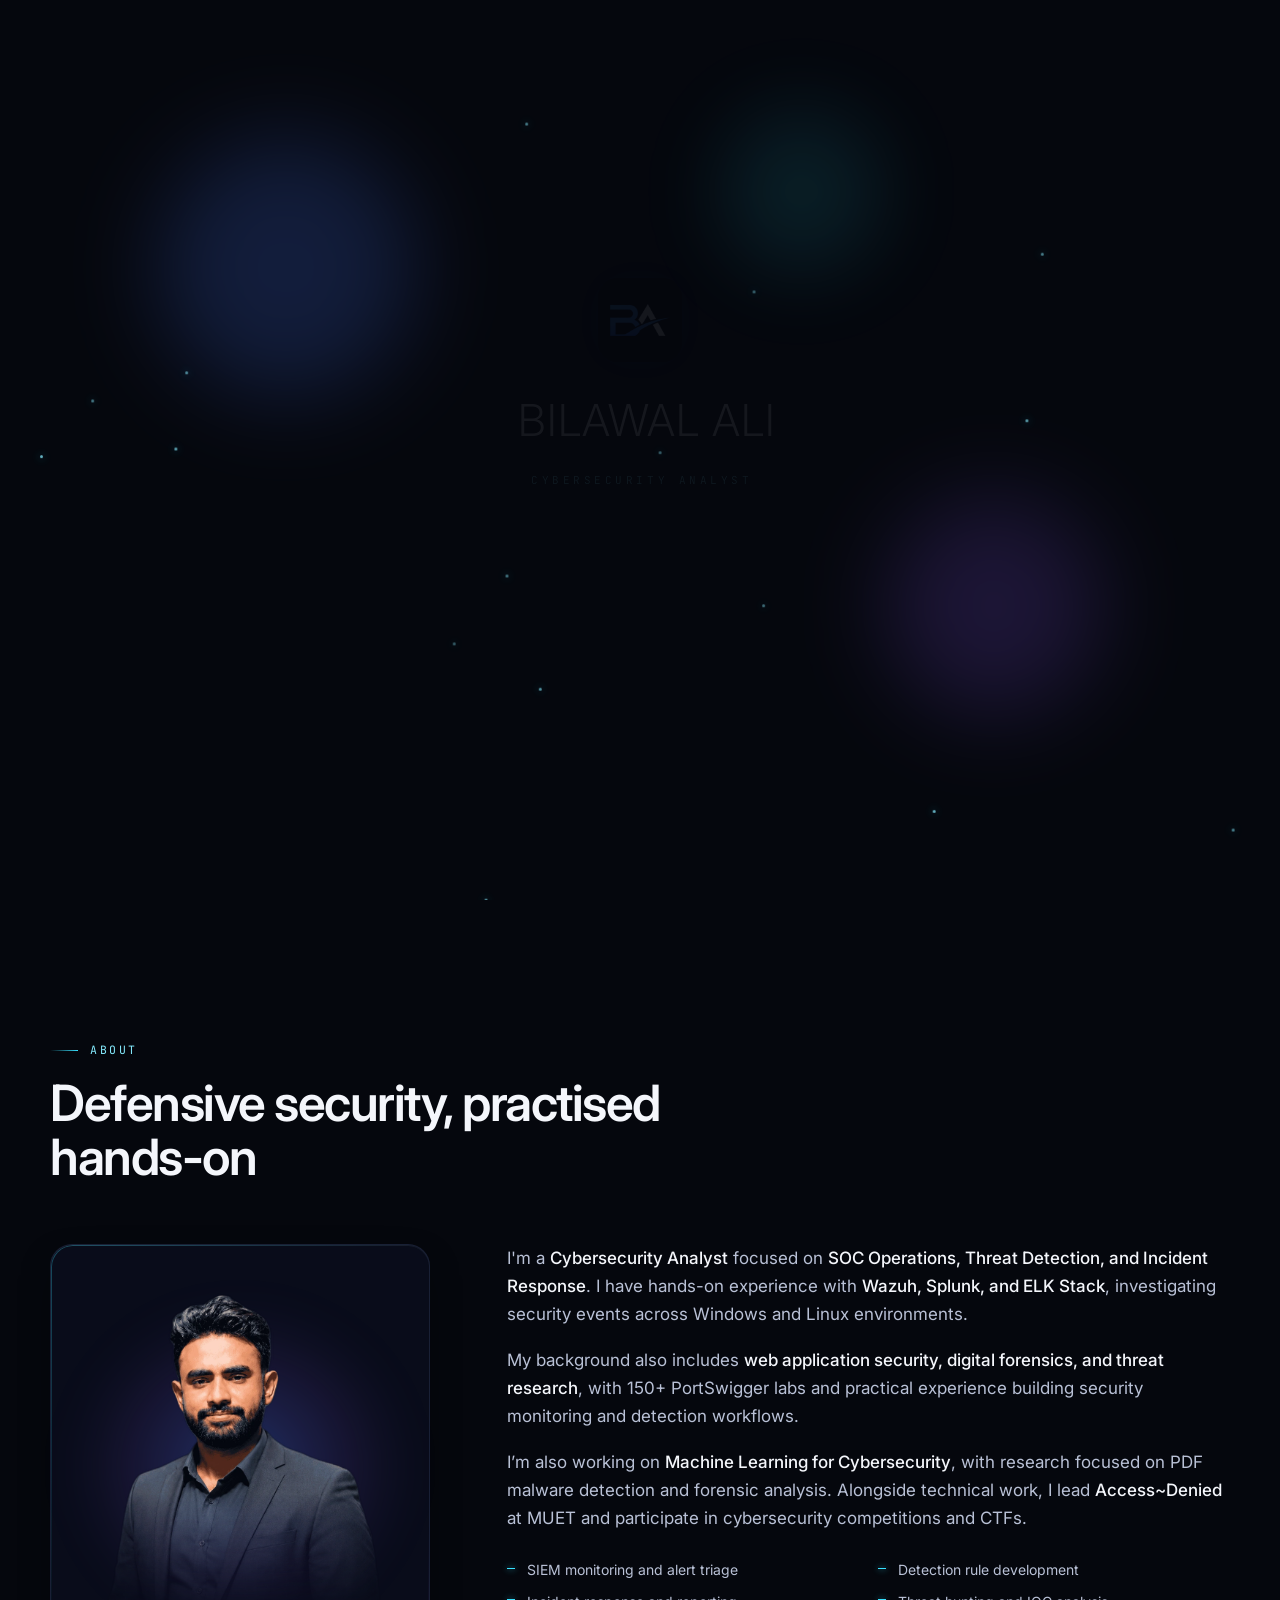
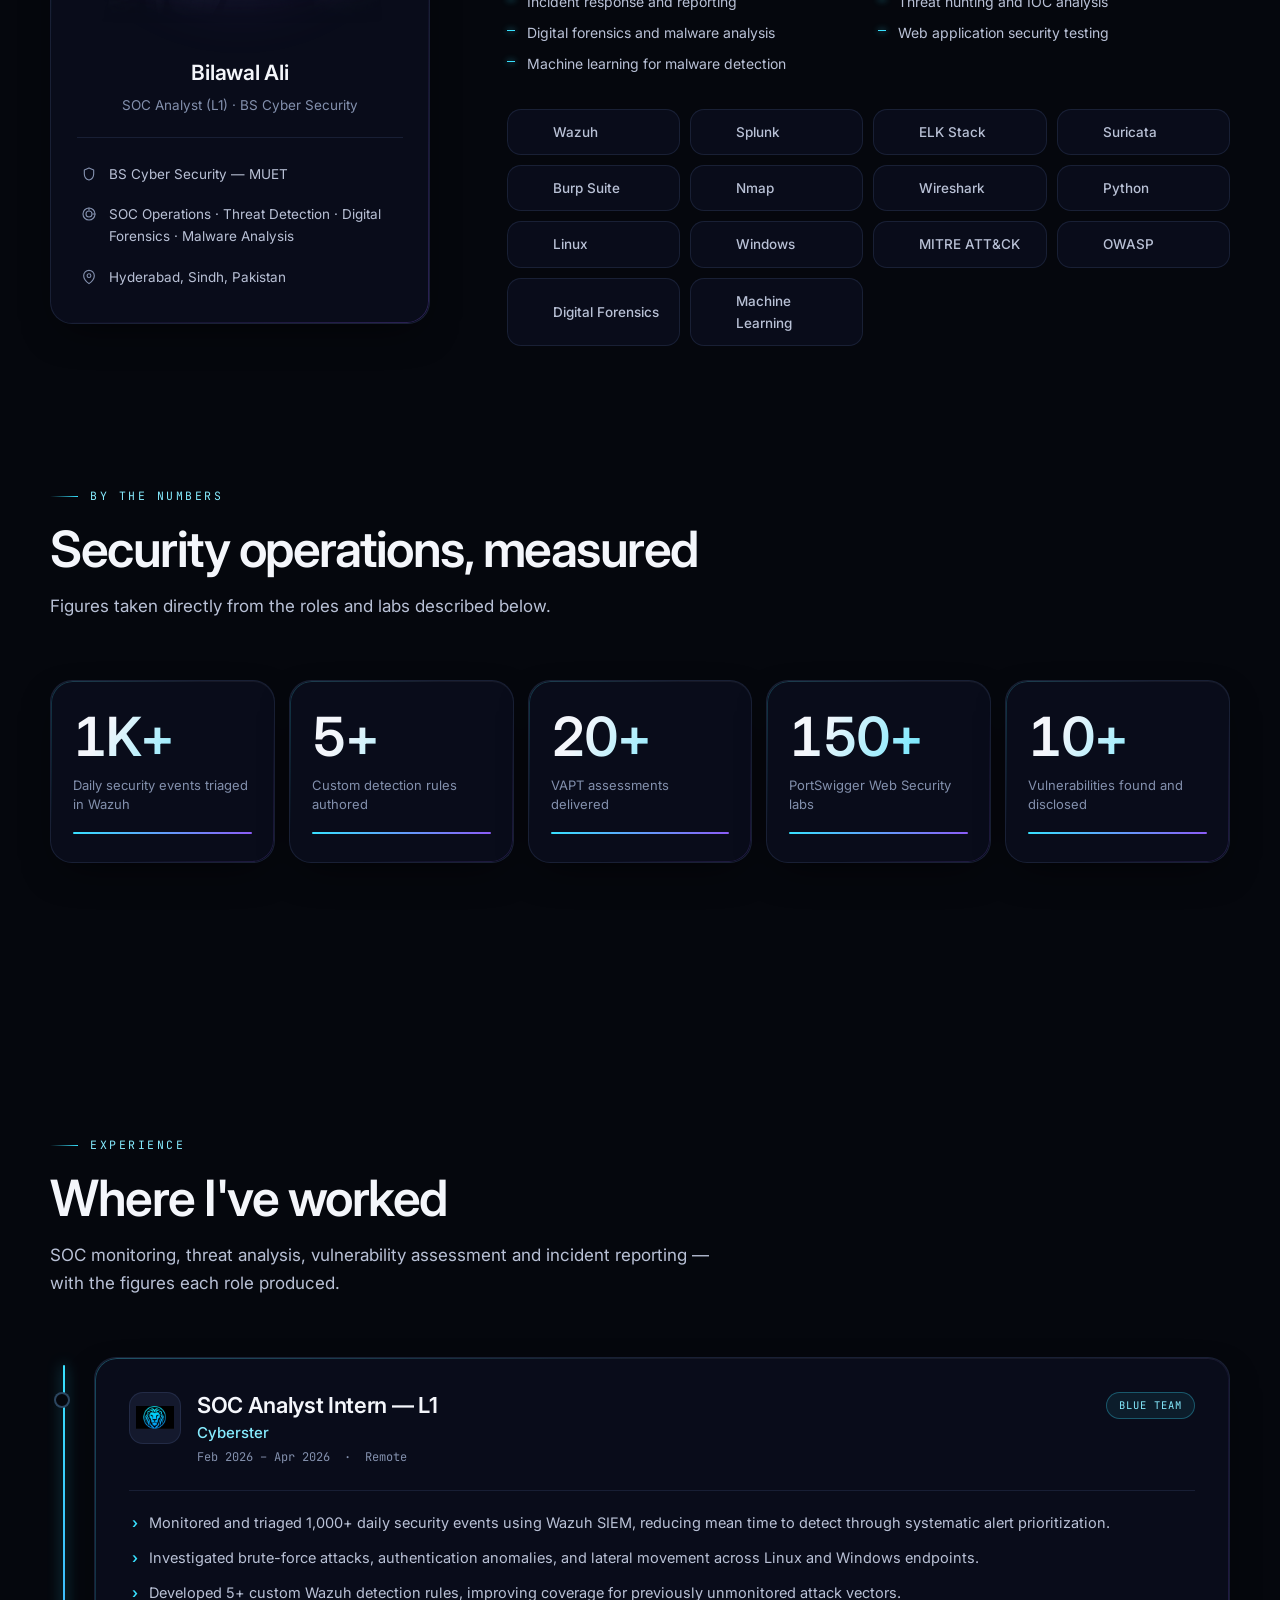
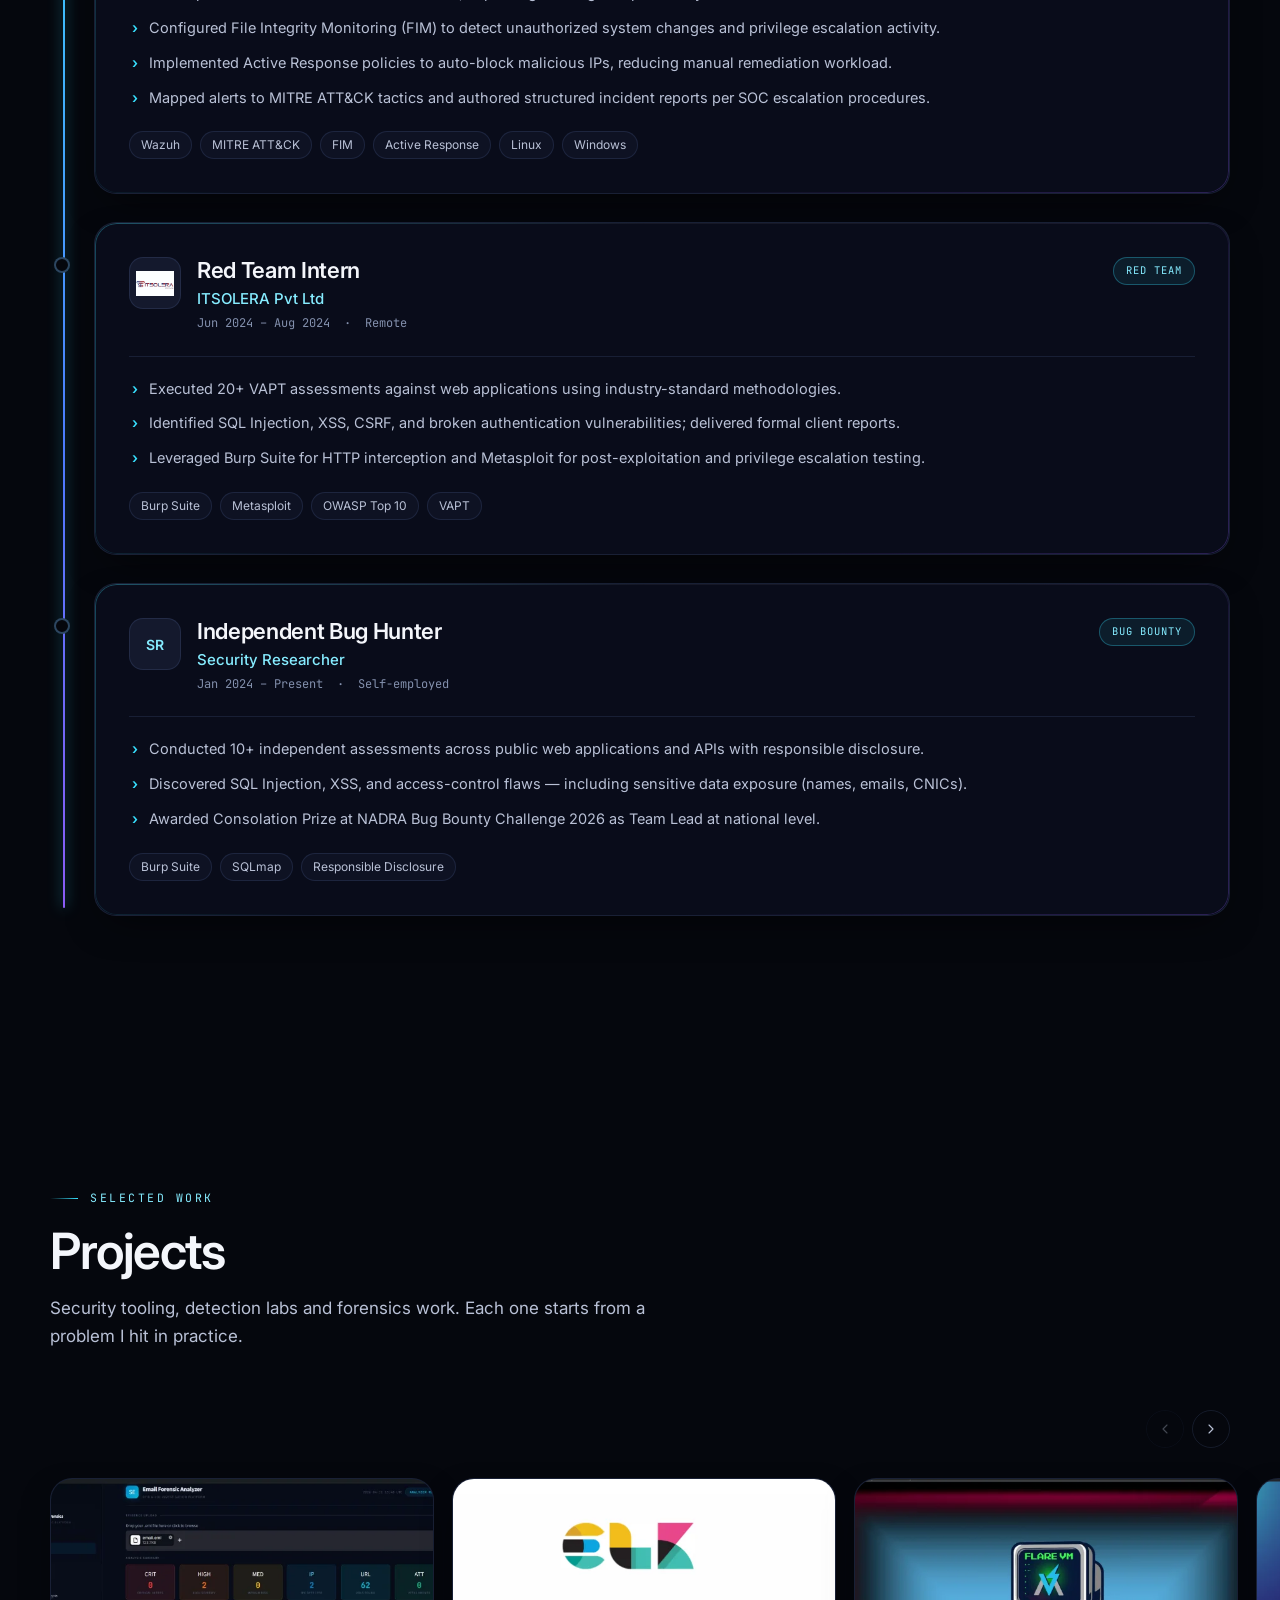
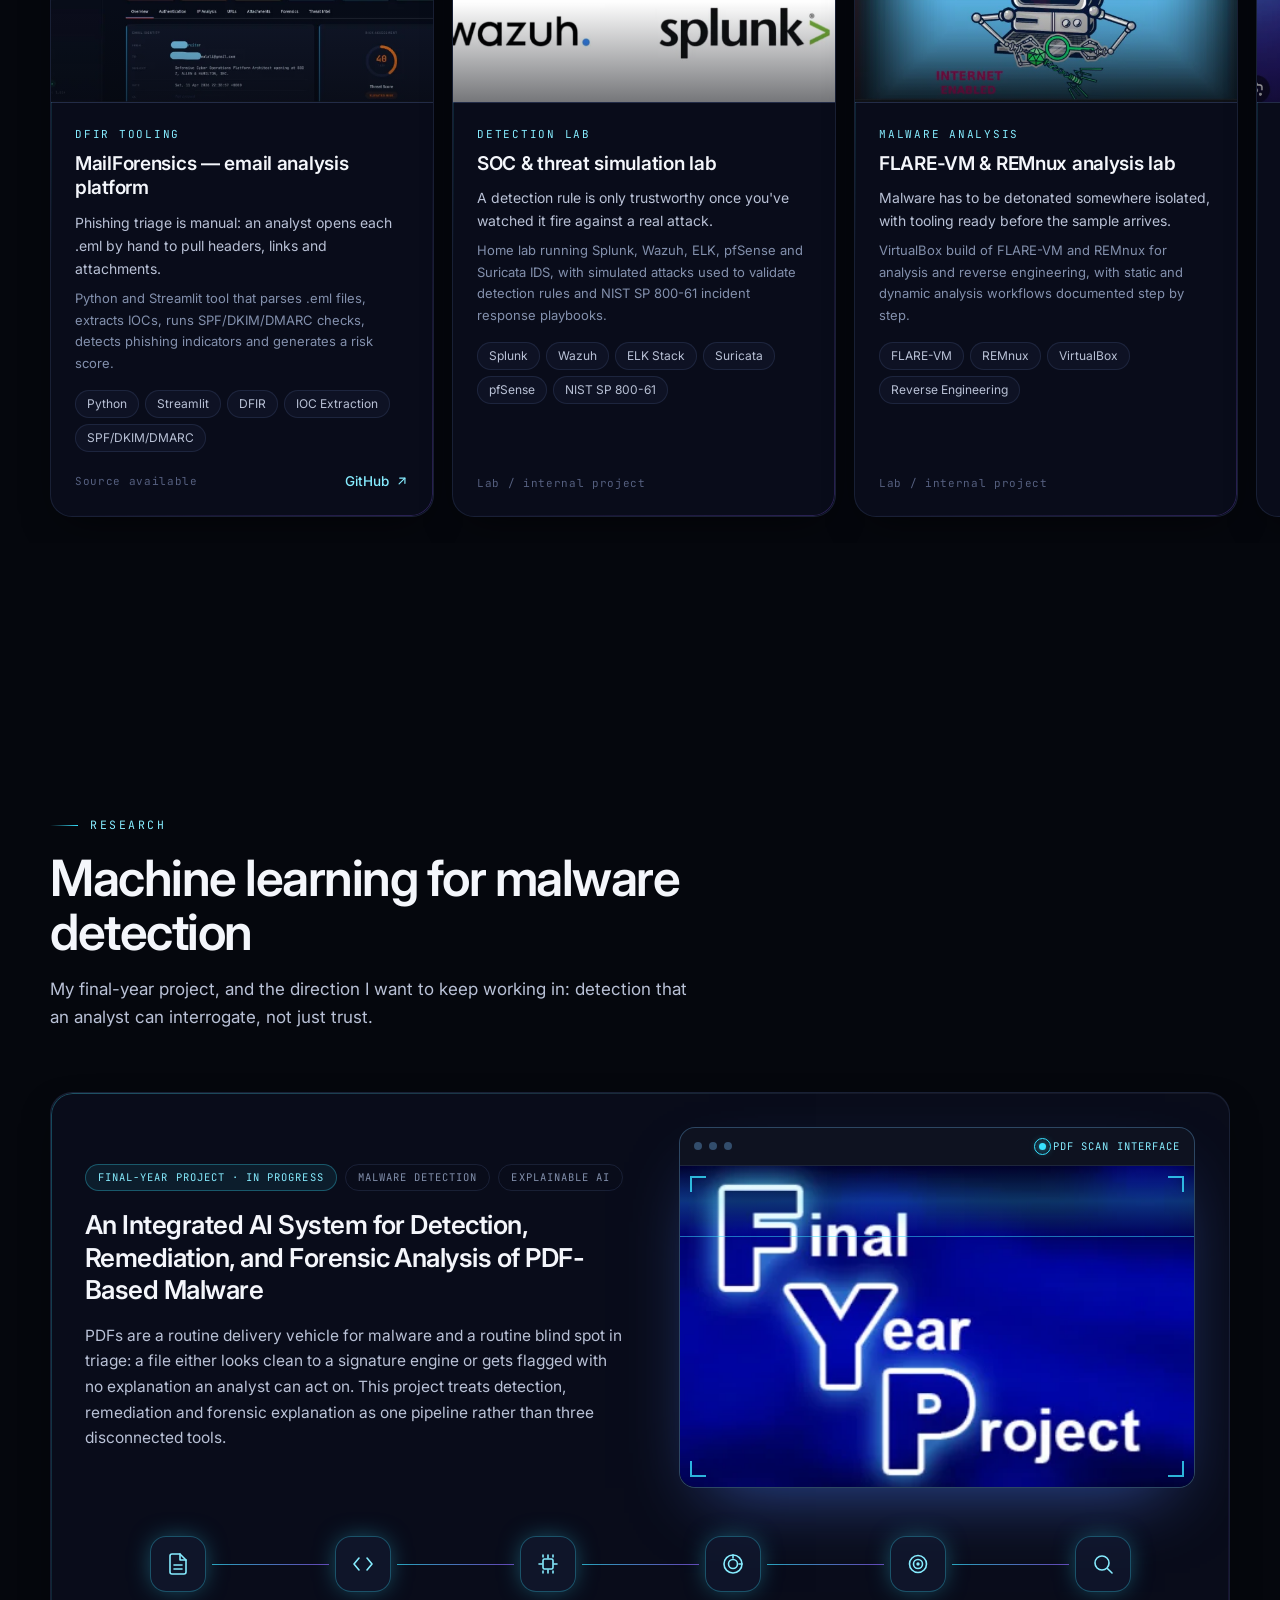
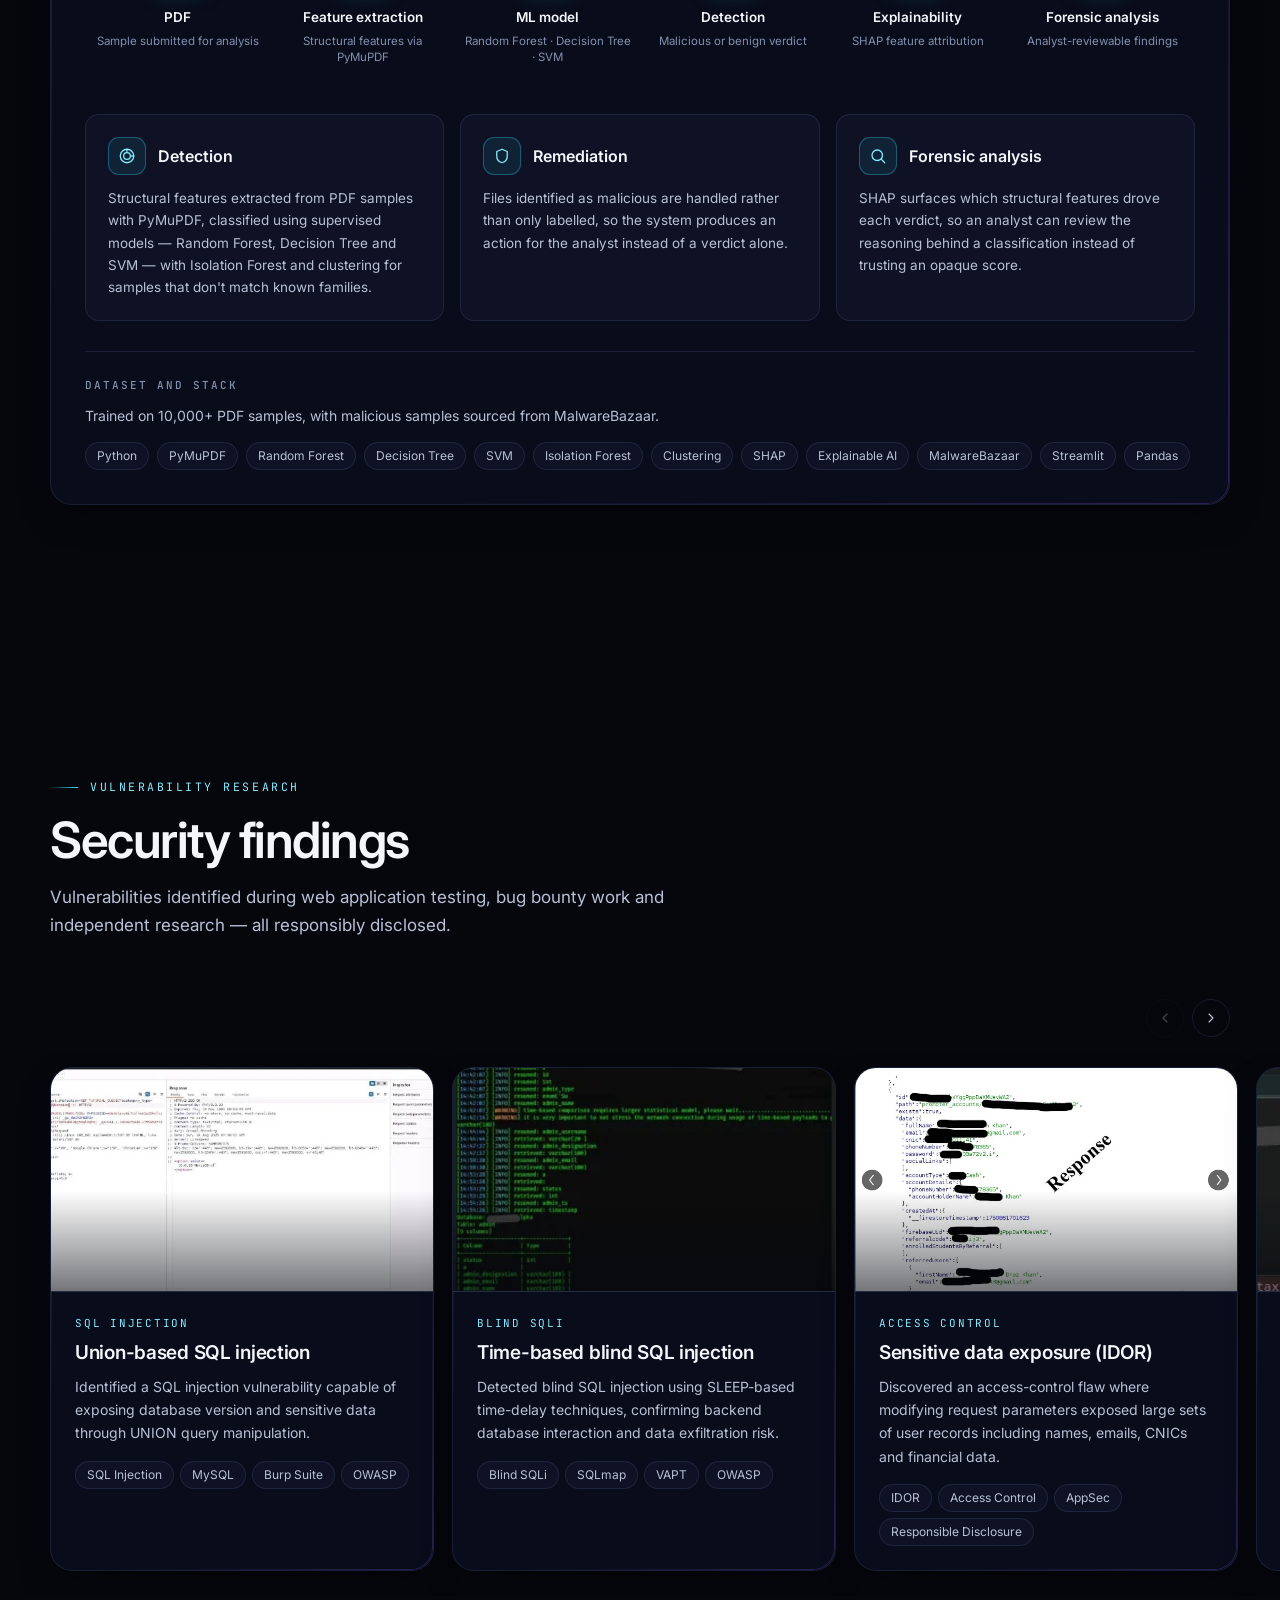
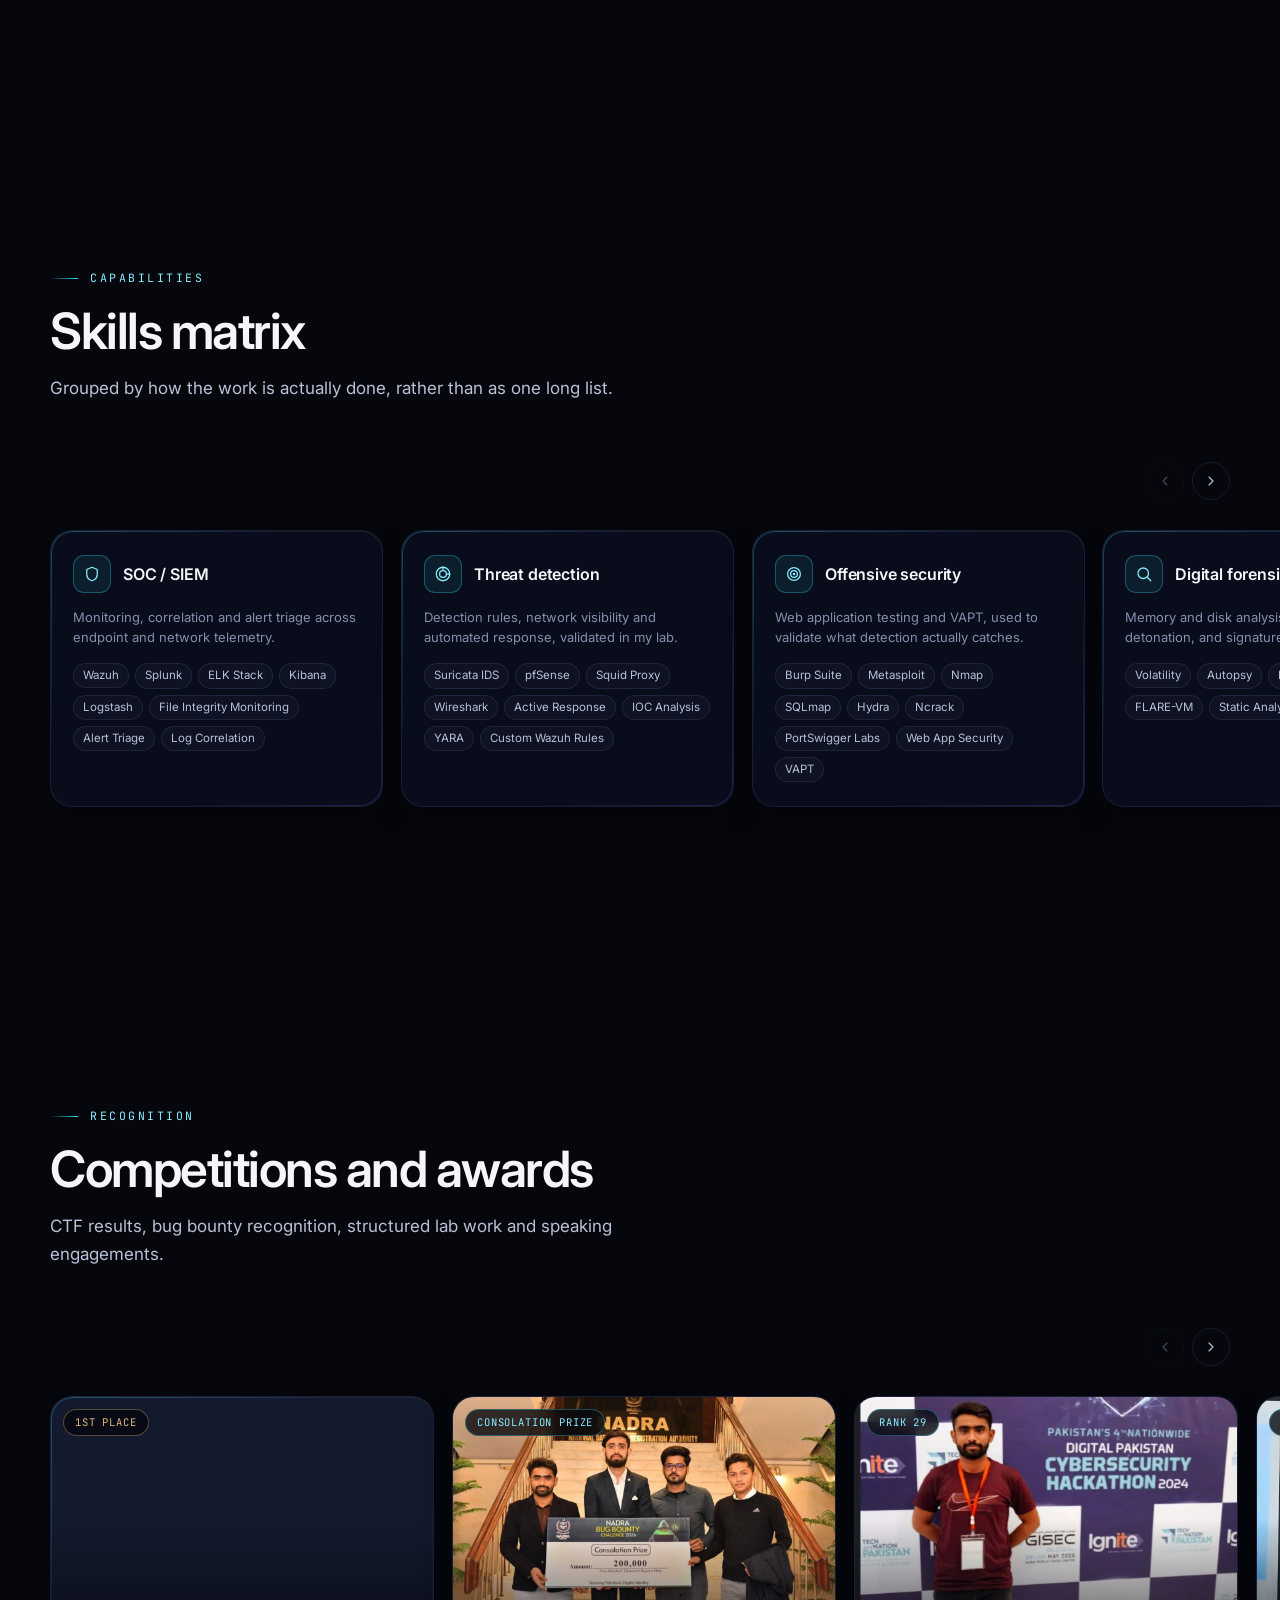
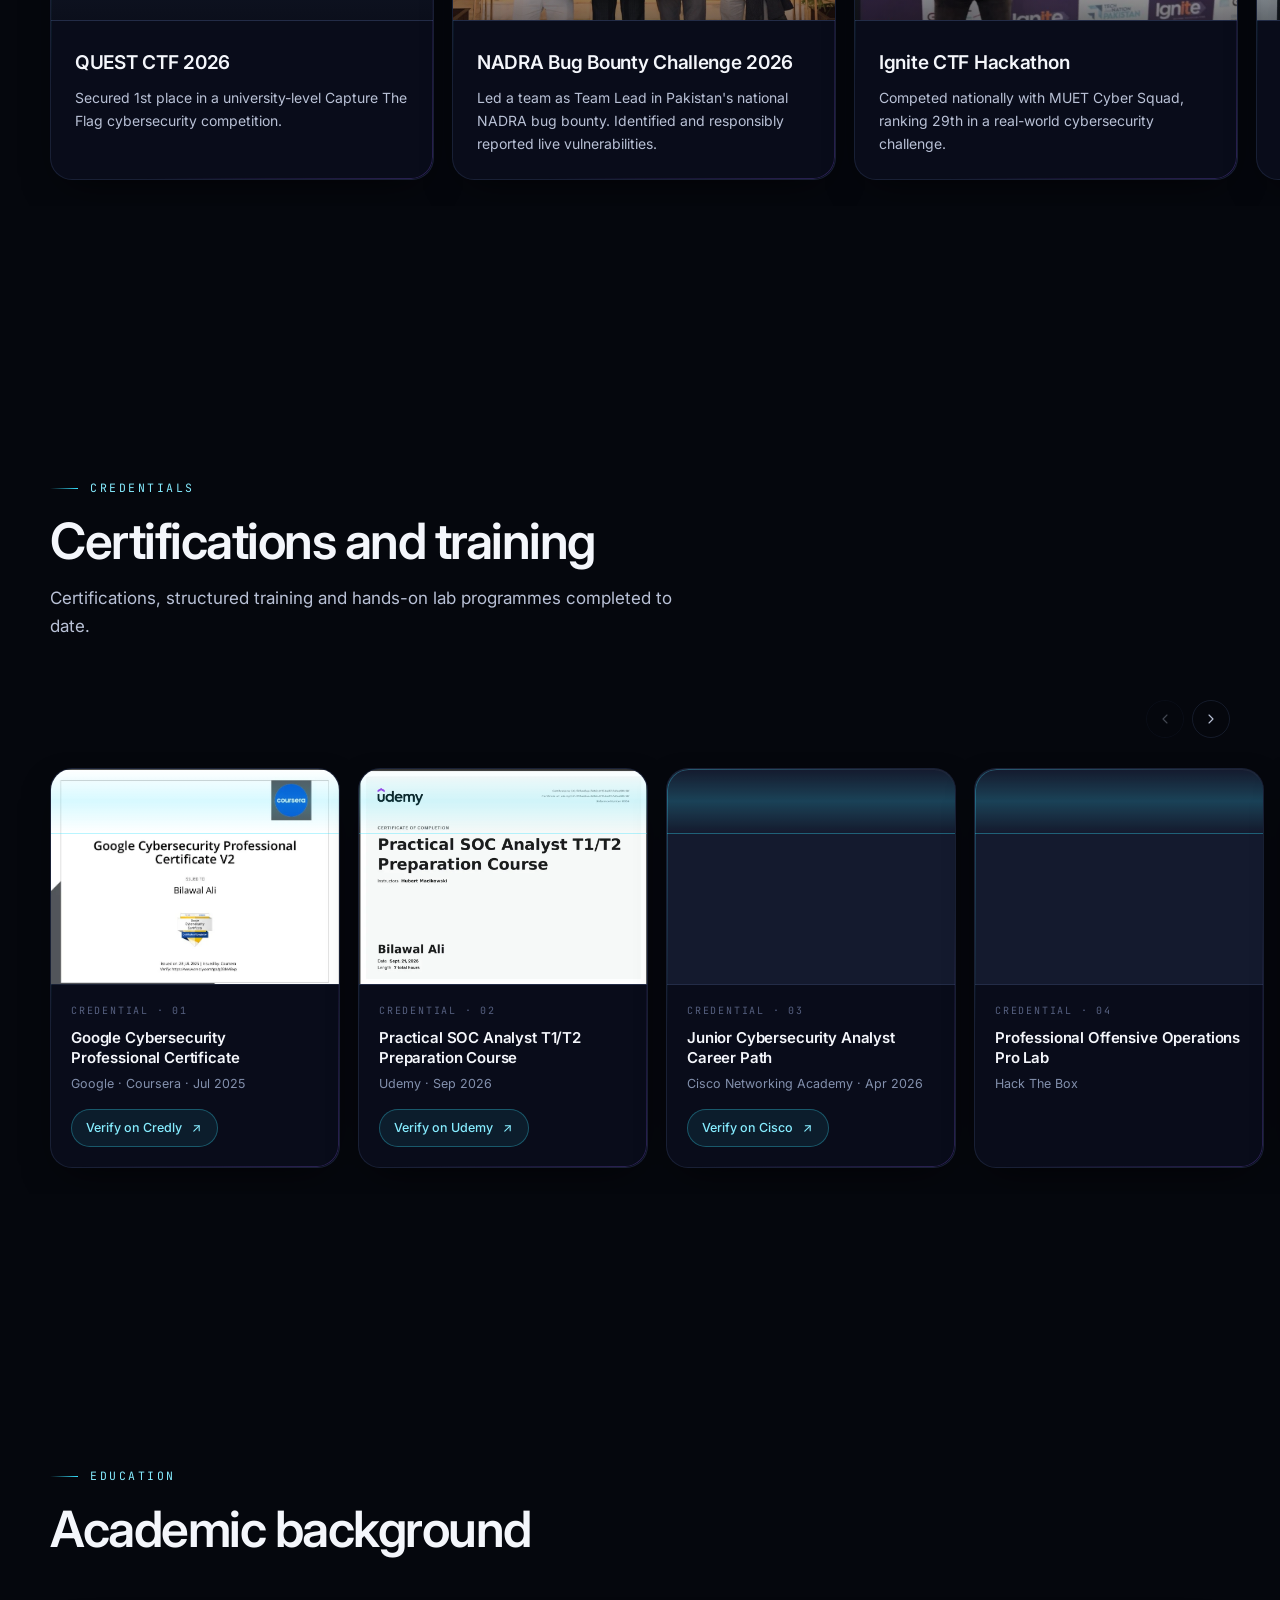
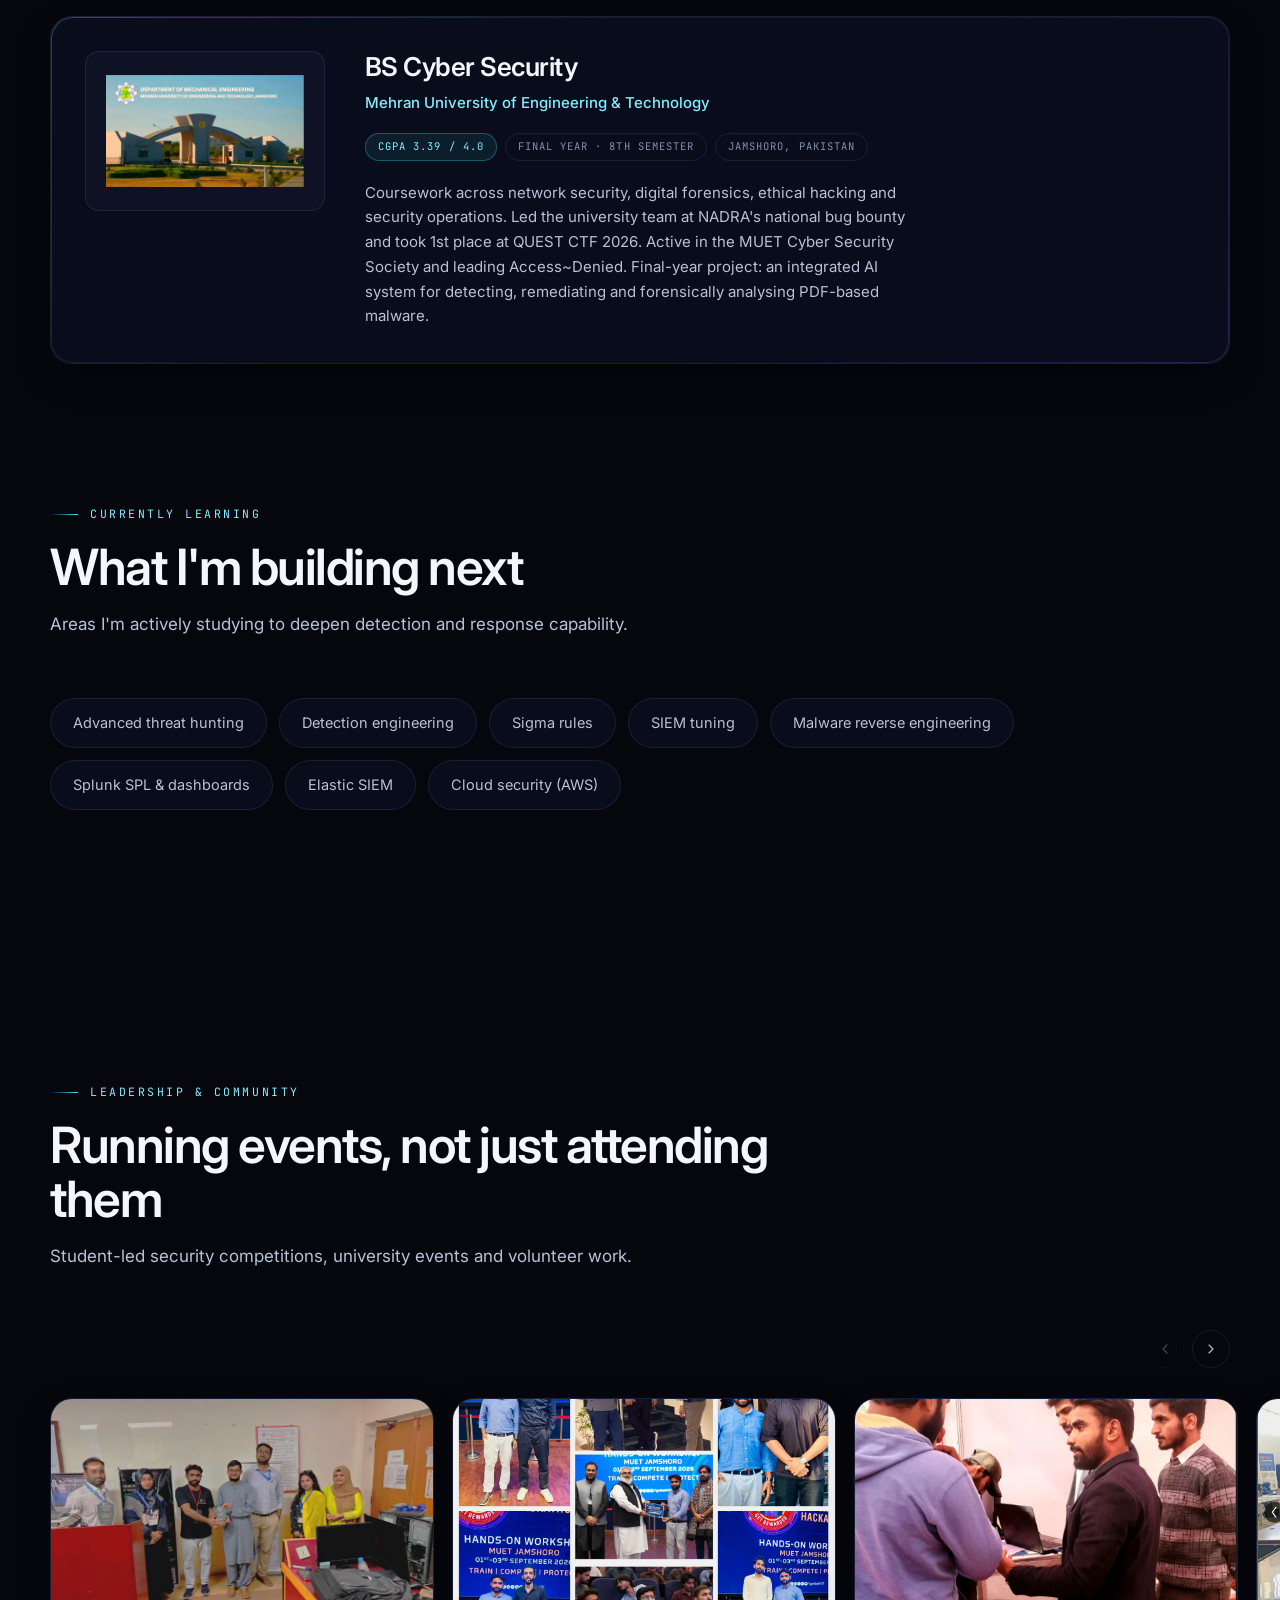
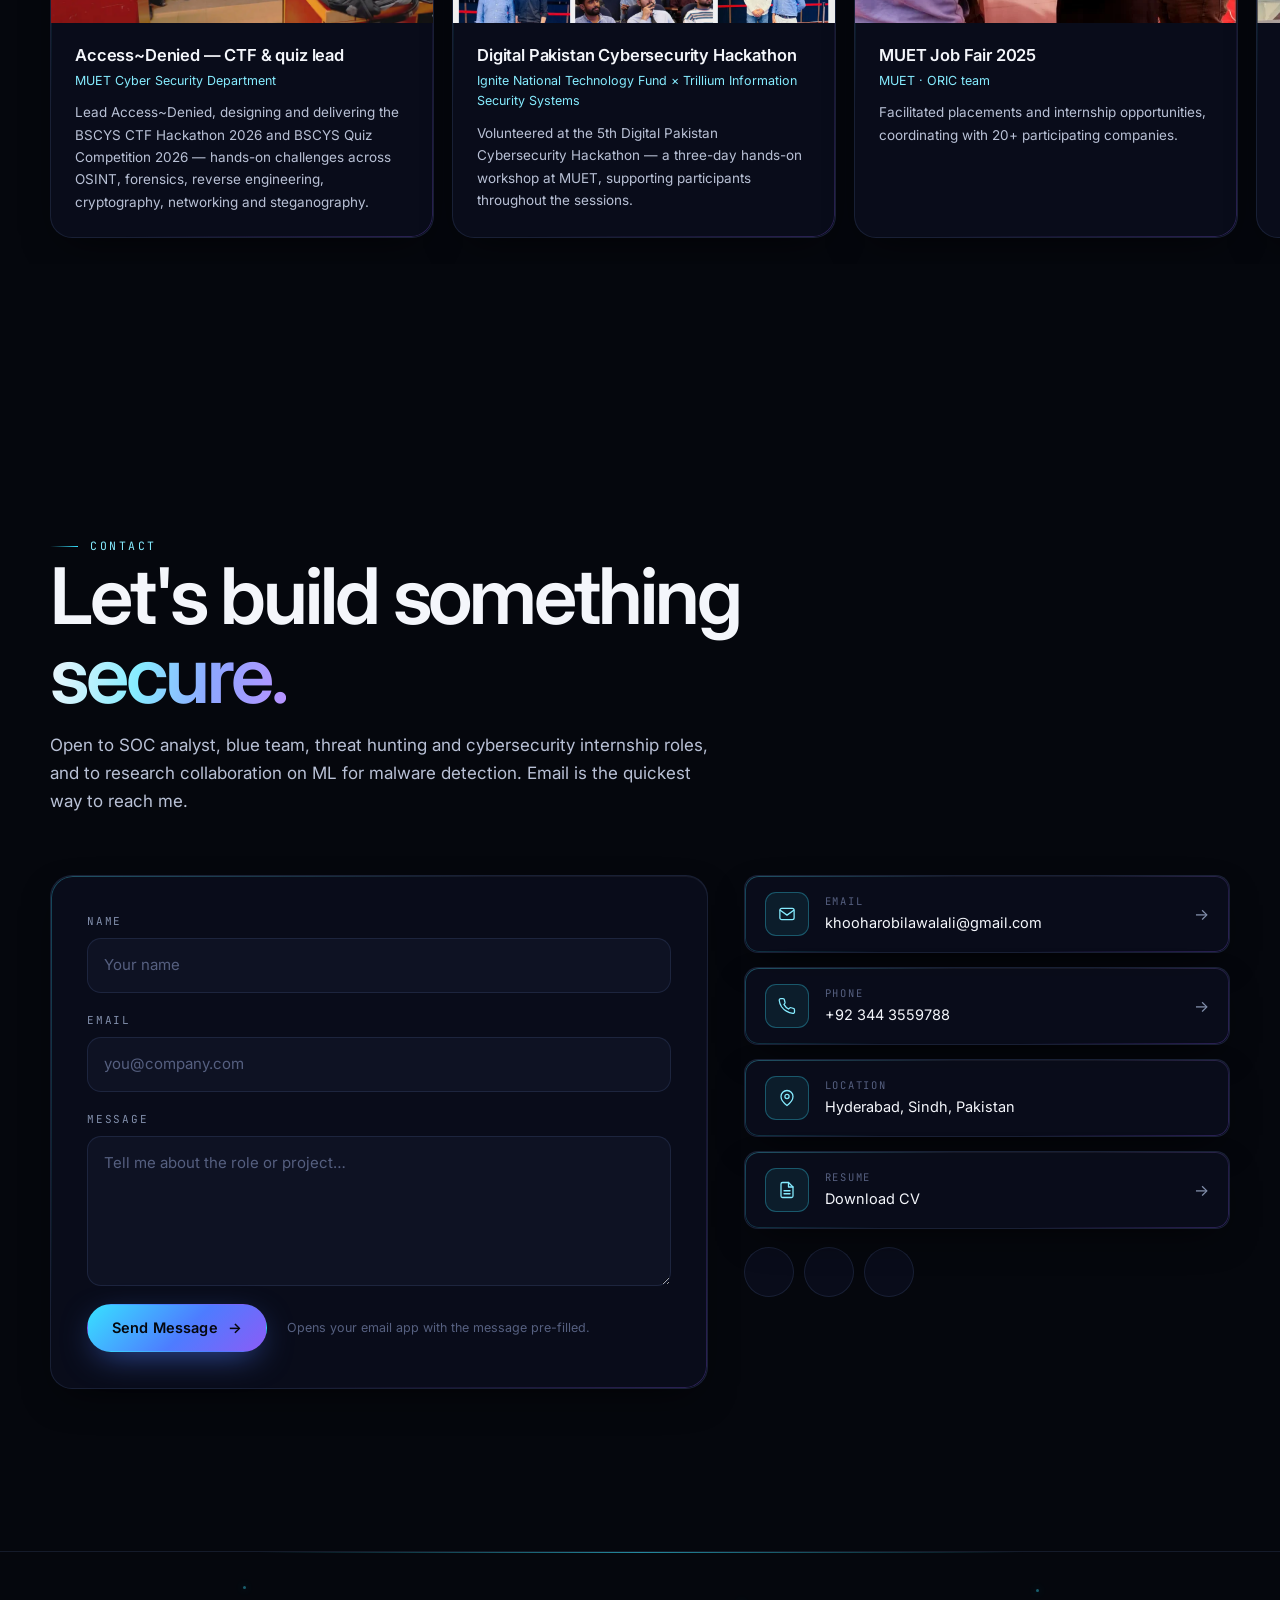
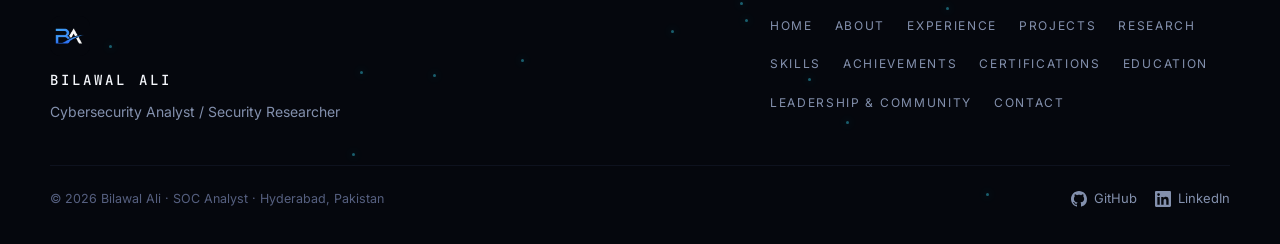
==== commit f4d54075: "Add files via upload" ====
--- a/index (9).html
+++ b/index (9).html
@@ -1,1844 +1,2409 @@
-<!DOCTYPE html>
-<html lang="en" data-theme="dark">
-<head>
-    <meta charset="UTF-8" />
-    <meta name="viewport" content="width=device-width, initial-scale=1, viewport-fit=cover" />
-
-    <title>Bilawal Ali — SOC Analyst &amp; Security Researcher</title>
-    <meta name="description" content="Bilawal Ali — SOC analyst and final-year BS Cyber Security student at MUET. Threat detection with Wazuh, Splunk and ELK, offensive security and VAPT, digital forensics, and machine learning for PDF malware detection." />
-    <meta name="author" content="Bilawal Ali" />
-    <link rel="canonical" href="https://github.com/Bila-Ali" />
-
-    <meta property="og:type" content="profile" />
-    <meta property="og:title" content="Bilawal Ali — SOC Analyst &amp; Security Researcher" />
-    <meta property="og:description" content="Threat detection and security operations with Wazuh, Splunk and ELK. Offensive security, digital forensics, and machine learning for malware detection." />
-    <meta property="og:locale" content="en_US" />
-    <meta property="profile:first_name" content="Bilawal" />
-    <meta property="profile:last_name" content="Ali" />
-    <meta name="twitter:card" content="summary_large_image" />
-    <meta name="twitter:title" content="Bilawal Ali — SOC Analyst &amp; Security Researcher" />
-    <meta name="twitter:description" content="Threat detection and security operations with Wazuh, Splunk and ELK. Offensive security, digital forensics, and ML for malware detection." />
-
-    <meta name="theme-color" content="#08090a" media="(prefers-color-scheme: dark)" />
-    <meta name="theme-color" content="#fbfbfc" media="(prefers-color-scheme: light)" />
-
-    <link rel="preconnect" href="https://fonts.googleapis.com" />
-    <link rel="preconnect" href="https://fonts.gstatic.com" crossorigin />
-    <link rel="preload" as="style" href="https://fonts.googleapis.com/css2?family=Inter:wght@400;500;600;700&family=JetBrains+Mono:wght@400;500&display=swap" />
-    <link rel="stylesheet" href="https://fonts.googleapis.com/css2?family=Inter:wght@400;500;600;700&family=JetBrains+Mono:wght@400;500&display=swap" />
-
-    <!-- Theme applied before first paint to avoid a flash. -->
-    <script>
-        (function () {
-            try {
-                var stored = localStorage.getItem("theme");
-                var theme = stored || (window.matchMedia("(prefers-color-scheme: light)").matches ? "light" : "dark");
-                document.documentElement.setAttribute("data-theme", theme);
-            } catch (e) { /* storage blocked — dark stays */ }
-        })();
-    </script>
-
-    <style>
-        /* ==========================================================
-           1. TOKENS
-           Every colour in the page resolves through these, so the
-           light theme is a token swap rather than a second stylesheet.
-           ========================================================== */
-        :root {
-            --sans: 'Inter', -apple-system, BlinkMacSystemFont, 'Segoe UI', Roboto, sans-serif;
-            --mono: 'JetBrains Mono', ui-monospace, 'SF Mono', Menlo, monospace;
-
-            /* spacing — 4px base */
-            --s1: 4px;  --s2: 8px;  --s3: 12px; --s4: 16px; --s5: 24px;
-            --s6: 32px; --s7: 48px; --s8: 64px; --s9: 96px;
-
-            /* radii — three steps, assigned by hierarchy */
-            --r-s: 8px; --r-m: 12px; --r-l: 18px;
-
-            --ease: cubic-bezier(0.22, 1, 0.36, 1);
-            --dur: 0.28s;
-
-            --container: 1180px;
-            --nav-h: 64px;
-        }
-
-        /* ---- dark (default) ---- */
-        :root, [data-theme="dark"] {
-            --bg:          #08090a;
-            --bg-alt:      #0b0c0e;
-            --surface:     #101114;
-            --surface-2:   #16171b;
-
-            --line:        rgba(255, 255, 255, 0.075);
-            --line-soft:   rgba(255, 255, 255, 0.045);
-            --line-strong: rgba(255, 255, 255, 0.15);
-
-            --fill-1:      rgba(255, 255, 255, 0.032);
-            --fill-2:      rgba(255, 255, 255, 0.055);
-
-            --text:        #f2f3f5;
-            --text-2:      #b9bcc2;
-            --muted:       #83878f;
-            --dim:         #5a5e66;
-
-            --accent:      #57d0a3;
-            --accent-text: #6fdcb2;
-            --accent-soft: rgba(87, 208, 163, 0.09);
-            --accent-line: rgba(87, 208, 163, 0.26);
-            --gold:        #e3b778;
-            --gold-line:   rgba(227, 183, 120, 0.34);
-            --gold-soft:   rgba(227, 183, 120, 0.08);
-
-            --invert-bg:   #f2f3f5;   /* primary button surface */
-            --invert-fg:   #0a0b0c;
-
-            --nav-bg:      rgba(8, 9, 10, 0.72);
-            --drawer-bg:   rgba(11, 12, 14, 0.97);
-            --overlay:     rgba(5, 6, 7, 0.9);
-            --scrim:       rgba(8, 9, 10, 0.5);
-            --scrim-solid: rgba(8, 9, 10, 0.78);
-            --wash-a:      rgba(87, 208, 163, 0.055);
-            --wash-b:      rgba(255, 255, 255, 0.028);
-
-            --sh-1: 0 1px 2px rgba(0, 0, 0, 0.4);
-            --sh-2: 0 12px 32px -12px rgba(0, 0, 0, 0.7);
-            --sh-3: 0 24px 60px -24px rgba(0, 0, 0, 0.85);
-
-            color-scheme: dark;
-        }
-
-        /* ---- light ---- */
-        [data-theme="light"] {
-            --bg:          #fcfcfd;
-            --bg-alt:      #f4f5f7;
-            --surface:     #ffffff;
-            --surface-2:   #f7f8fa;
-
-            --line:        rgba(9, 12, 20, 0.10);
-            --line-soft:   rgba(9, 12, 20, 0.062);
-            --line-strong: rgba(9, 12, 20, 0.2);
-
-            --fill-1:      rgba(9, 12, 20, 0.028);
-            --fill-2:      rgba(9, 12, 20, 0.055);
-
-            --text:        #0d0f13;
-            --text-2:      #3c424b;
-            --muted:       #666d78;
-            --dim:         #8a909a;
-
-            --accent:      #0f9d70;
-            --accent-text: #0a7c58;
-            --accent-soft: rgba(15, 157, 112, 0.07);
-            --accent-line: rgba(15, 157, 112, 0.24);
-            --gold:        #9c6f1c;
-            --gold-line:   rgba(156, 111, 28, 0.3);
-            --gold-soft:   rgba(156, 111, 28, 0.06);
-
-            --invert-bg:   #0d0f13;
-            --invert-fg:   #ffffff;
-
-            --nav-bg:      rgba(252, 252, 253, 0.78);
-            --drawer-bg:   rgba(255, 255, 255, 0.97);
-            --overlay:     rgba(28, 32, 38, 0.86);
-            --scrim:       rgba(10, 14, 20, 0.38);
-            --scrim-solid: rgba(255, 255, 255, 0.86);
-            --wash-a:      rgba(15, 157, 112, 0.055);
-            --wash-b:      rgba(9, 12, 20, 0.022);
-
-            --sh-1: 0 1px 2px rgba(16, 24, 40, 0.05);
-            --sh-2: 0 10px 28px -12px rgba(16, 24, 40, 0.18);
-            --sh-3: 0 22px 52px -24px rgba(16, 24, 40, 0.24);
-
-            color-scheme: light;
-        }
-
-        /* ==========================================================
-           2. RESET & BASE
-           ========================================================== */
-        *, *::before, *::after { margin: 0; padding: 0; box-sizing: border-box; }
-
-        html {
-            scroll-behavior: smooth;
-            scroll-padding-top: calc(var(--nav-h) + 24px);
-            -webkit-font-smoothing: antialiased;
-            -moz-osx-font-smoothing: grayscale;
-            -webkit-text-size-adjust: 100%;
-        }
-
-        body {
-            font-family: var(--sans);
-            background: var(--bg);
-            color: var(--text);
-            font-size: 16px;
-            line-height: 1.6;
-            letter-spacing: -0.006em;
-            overflow-x: hidden;
-            transition: background 0.4s var(--ease), color 0.4s var(--ease);
-        }
-
-        /* One quiet atmospheric wash, top of page only. */
-        body::before {
-            content: '';
-            position: fixed; inset: 0 0 auto 0; height: 860px;
-            pointer-events: none; z-index: 0;
-            background:
-                radial-gradient(720px 400px at 80% -16%, var(--wash-a), transparent 62%),
-                radial-gradient(860px 460px at 10% -20%, var(--wash-b), transparent 60%);
-        }
-
-        img { display: block; max-width: 100%; }
-        a { color: inherit; text-decoration: none; }
-        ul, ol { list-style: none; }
-        button { font: inherit; color: inherit; background: none; border: none; }
-
-        ::selection { background: var(--accent-line); color: var(--text); }
-
-        ::-webkit-scrollbar { width: 11px; }
-        ::-webkit-scrollbar-track { background: var(--bg); }
-        ::-webkit-scrollbar-thumb { background: var(--line-strong); border: 3px solid var(--bg); border-radius: 10px; }
-
-        :focus-visible { outline: 2px solid var(--accent); outline-offset: 3px; border-radius: 6px; }
-
-        .sr-only {
-            position: absolute; width: 1px; height: 1px; padding: 0; overflow: hidden;
-            clip: rect(0 0 0 0); white-space: nowrap; border: 0;
-        }
-
-        .skip-link {
-            position: fixed; left: 50%; top: 12px; z-index: 1200;
-            transform: translate(-50%, -200%);
-            background: var(--surface); border: 1px solid var(--line-strong);
-            padding: 10px 18px; border-radius: 999px; font-size: 0.85rem;
-            box-shadow: var(--sh-2); transition: transform 0.2s var(--ease);
-        }
-        .skip-link:focus { transform: translate(-50%, 0); }
-
-        @media (prefers-reduced-motion: reduce) {
-            html { scroll-behavior: auto; }
-            *, *::before, *::after {
-                animation-duration: 0.01ms !important;
-                animation-iteration-count: 1 !important;
-                transition-duration: 0.01ms !important;
-            }
-        }
-
-        /* ==========================================================
-           3. LAYOUT
-           ========================================================== */
-        .wrap {
-            width: min(var(--container), calc(100% - 56px));
-            margin-inline: auto; position: relative; z-index: 1;
-        }
-        @media (max-width: 900px) { .wrap { width: min(var(--container), calc(100% - 44px)); } }
-        @media (max-width: 480px) { .wrap { width: min(var(--container), calc(100% - 36px)); } }
-
-        .section { padding-block: clamp(64px, 8.5vw, 112px); position: relative; z-index: 1; }
-        .section--alt { background: var(--bg-alt); border-block: 1px solid var(--line-soft); }
-
-        .head { max-width: 640px; margin-bottom: clamp(32px, 4.5vw, 52px); }
-        .head--wide { max-width: 760px; }
-
-        .head__label {
-            display: inline-flex; align-items: center; gap: 10px;
-            font-size: 0.8rem; font-weight: 500; color: var(--accent-text); margin-bottom: 14px;
-        }
-        .head__label::before { content: ''; width: 22px; height: 1px; background: var(--accent-line); flex-shrink: 0; }
-
-        .head__title {
-            font-size: clamp(1.55rem, 2.6vw, 2.05rem);
-            font-weight: 600; line-height: 1.22; letter-spacing: -0.026em;
-        }
-        .head__desc { margin-top: 12px; color: var(--muted); font-size: 0.95rem; line-height: 1.7; max-width: 58ch; }
-
-        /* ==========================================================
-           4. CONTROLS
-           ========================================================== */
-        .btn {
-            display: inline-flex; align-items: center; justify-content: center; gap: 8px;
-            font-size: 0.9rem; font-weight: 500; letter-spacing: -0.005em;
-            padding: 11px 20px; min-height: 44px; border-radius: var(--r-s);
-            border: 1px solid transparent; cursor: pointer;
-            transition: background var(--dur) var(--ease), border-color var(--dur) var(--ease),
-                        color var(--dur) var(--ease), transform var(--dur) var(--ease);
-        }
-        .btn svg { width: 15px; height: 15px; stroke-width: 1.8; flex-shrink: 0; }
-        .btn--primary { background: var(--invert-bg); color: var(--invert-fg); font-weight: 600; }
-        .btn--primary:hover { transform: translateY(-1px); opacity: 0.92; }
-        .btn--outline { border-color: var(--line-strong); color: var(--text); background: var(--fill-1); }
-        .btn--outline:hover { background: var(--fill-2); transform: translateY(-1px); }
-        .btn--quiet { color: var(--text-2); padding-inline: 10px; }
-        .btn--quiet:hover { color: var(--accent-text); }
-
-        .inline-link {
-            display: inline-flex; align-items: center; gap: 6px;
-            font-size: 0.83rem; font-weight: 500; color: var(--accent-text);
-            padding-block: 10px; transition: gap 0.25s var(--ease);
-        }
-        .inline-link svg { width: 13px; height: 13px; stroke-width: 2; }
-        .inline-link:hover { gap: 9px; }
-
-        .chip {
-            display: inline-flex; align-items: center;
-            padding: 4px 11px; border-radius: 6px;
-            font-size: 0.755rem; font-weight: 500; line-height: 1.55;
-            color: var(--text-2); background: var(--fill-1); border: 1px solid var(--line);
-            transition: border-color 0.22s var(--ease), color 0.22s var(--ease);
-        }
-        .chip:hover { border-color: var(--line-strong); color: var(--text); }
-
-        .tag {
-            font-family: var(--mono); font-size: 0.68rem; color: var(--muted);
-            border: 1px solid var(--line); padding: 4px 9px; border-radius: 5px; white-space: nowrap;
-        }
-        .tag--accent { color: var(--accent-text); border-color: var(--accent-line); background: var(--accent-soft); }
-        .tag--gold   { color: var(--gold); border-color: var(--gold-line); background: var(--gold-soft); }
-
-        .icon-tile {
-            width: 36px; height: 36px; border-radius: var(--r-s); flex-shrink: 0;
-            display: grid; place-items: center;
-            background: var(--fill-1); border: 1px solid var(--line); color: var(--accent);
-        }
-        .icon-tile svg { width: 17px; height: 17px; stroke-width: 1.6; }
-        .icon-tile--lg { width: 46px; height: 46px; border-radius: var(--r-m); }
-        .icon-tile--lg svg { width: 21px; height: 21px; }
-
-        .panel {
-            position: relative;
-            background: var(--surface); border: 1px solid var(--line);
-            border-radius: var(--r-l); box-shadow: var(--sh-1);
-            transition: border-color var(--dur) var(--ease), background var(--dur) var(--ease),
-                        transform var(--dur) var(--ease), box-shadow var(--dur) var(--ease);
-        }
-        .panel--interactive:hover {
-            border-color: var(--line-strong); background: var(--surface-2);
-            transform: translateY(-2px); box-shadow: var(--sh-2);
-        }
-
-        /* ==========================================================
-           5. PAGE CHROME — progress, nav, theme switch
-           ========================================================== */
-        #progress {
-            position: fixed; top: 0; left: 0; z-index: 950;
-            height: 2px; width: 0%; background: var(--accent);
-            transition: width 0.1s linear; will-change: width;
-        }
-
-        #nav {
-            position: fixed; inset: 0 0 auto 0; z-index: 900; height: var(--nav-h);
-            border-bottom: 1px solid transparent;
-            transition: background 0.3s ease, border-color 0.3s ease;
-        }
-        #nav.is-scrolled {
-            background: var(--nav-bg);
-            backdrop-filter: saturate(170%) blur(18px);
-            -webkit-backdrop-filter: saturate(170%) blur(18px);
-            border-bottom-color: var(--line-soft);
-        }
-
-        .nav__inner {
-            width: min(var(--container), calc(100% - 56px));
-            margin-inline: auto; height: var(--nav-h);
-            display: flex; align-items: center; justify-content: space-between; gap: 20px;
-        }
-        @media (max-width: 900px) { .nav__inner { width: min(var(--container), calc(100% - 44px)); } }
-        @media (max-width: 480px) { .nav__inner { width: min(var(--container), calc(100% - 36px)); } }
-
-        .nav__brand { display: flex; align-items: center; gap: 10px; flex-shrink: 0; padding-block: 8px; }
-        .nav__avatar {
-            width: 28px; height: 28px; border-radius: 50%; overflow: hidden; flex-shrink: 0;
-            background: var(--surface-2); border: 1px solid var(--line);
-            display: grid; place-items: center; font-family: var(--mono); font-size: 0.6rem; color: var(--text-2);
-        }
-        .nav__avatar img { width: 100%; height: 100%; object-fit: cover; }
-        .nav__name { font-size: 0.88rem; font-weight: 600; letter-spacing: -0.015em; }
-
-        .nav__links { display: flex; align-items: center; gap: 1px; }
-        .nav__links a {
-            position: relative; font-size: 0.82rem; font-weight: 500; color: var(--muted);
-            padding: 7px 11px; border-radius: 6px; transition: color 0.2s ease;
-        }
-        .nav__links a:hover { color: var(--text-2); }
-        .nav__links a.is-active { color: var(--text); }
-        .nav__links a.is-active::after {
-            content: ''; position: absolute; left: 11px; right: 11px; bottom: -1px;
-            height: 1.5px; background: var(--accent); border-radius: 2px;
-        }
-
-        .nav__side { display: flex; align-items: center; gap: 8px; flex-shrink: 0; }
-
-        .icon-btn {
-            width: 38px; height: 38px; border-radius: var(--r-s);
-            border: 1px solid var(--line); display: grid; place-items: center;
-            color: var(--muted); cursor: pointer;
-            transition: color 0.2s ease, border-color 0.2s ease, background 0.2s ease;
-        }
-        .icon-btn:hover { color: var(--text); border-color: var(--line-strong); background: var(--fill-1); }
-        .icon-btn svg { width: 16px; height: 16px; stroke-width: 1.7; }
-        [data-theme="dark"] .icon-btn .i-moon { display: none; }
-        [data-theme="light"] .icon-btn .i-sun { display: none; }
-
-        .nav__cta {
-            font-size: 0.82rem; font-weight: 600; padding: 9px 16px; border-radius: var(--r-s);
-            background: var(--invert-bg); color: var(--invert-fg); white-space: nowrap;
-            transition: opacity 0.2s ease;
-        }
-        .nav__cta:hover { opacity: 0.9; }
-
-        .nav__toggle { display: none; flex-direction: column; align-items: center; justify-content: center; gap: 5px; }
-        .nav__toggle span { width: 16px; height: 1.5px; background: var(--text); border-radius: 2px; transition: transform 0.28s var(--ease), opacity 0.2s ease; }
-        .nav__toggle.is-open span:nth-child(1) { transform: translateY(6.5px) rotate(45deg); }
-        .nav__toggle.is-open span:nth-child(2) { opacity: 0; }
-        .nav__toggle.is-open span:nth-child(3) { transform: translateY(-6.5px) rotate(-45deg); }
-
-        .nav__drawer {
-            position: fixed; top: var(--nav-h); left: 0; right: 0; z-index: 899;
-            background: var(--drawer-bg);
-            backdrop-filter: blur(20px); -webkit-backdrop-filter: blur(20px);
-            border-bottom: 1px solid var(--line);
-            display: none; flex-direction: column; padding: 6px 0 16px;
-            max-height: calc(100dvh - var(--nav-h)); overflow-y: auto;
-            box-shadow: var(--sh-3);
-        }
-        .nav__drawer.is-open { display: flex; }
-        .nav__drawer a {
-            padding: 14px 24px; font-size: 0.95rem; color: var(--text-2);
-            border-bottom: 1px solid var(--line-soft); min-height: 48px; display: flex; align-items: center;
-        }
-        .nav__drawer a:hover { color: var(--text); background: var(--fill-1); }
-        .nav__drawer .nav__drawer-cta {
-            margin: 14px 24px 0; border: none; border-radius: var(--r-s); justify-content: center;
-            background: var(--invert-bg); color: var(--invert-fg); font-weight: 600;
-        }
-
-        @media (max-width: 1060px) { .nav__links { display: none; } .nav__toggle { display: flex; } .nav__cta { display: none; } }
-        @media (min-width: 1061px) { .nav__drawer { display: none !important; } }
-
-        /* ==========================================================
-           6. HERO
-           ========================================================== */
-        #home { padding-top: calc(var(--nav-h) + clamp(40px, 7vw, 88px)); padding-bottom: clamp(52px, 6vw, 84px); }
-
-        .hero {
-            display: grid; grid-template-columns: minmax(0, 1.3fr) minmax(0, 0.7fr);
-            gap: clamp(28px, 5vw, 72px); align-items: start;
-        }
-
-        .hero__status {
-            display: inline-flex; align-items: center; gap: 9px;
-            padding: 6px 14px 6px 11px; border-radius: 999px;
-            background: var(--accent-soft); border: 1px solid var(--accent-line);
-            font-size: 0.78rem; color: var(--text-2); margin-bottom: 24px;
-        }
-        .hero__status i { width: 6px; height: 6px; border-radius: 50%; background: var(--accent); flex-shrink: 0; box-shadow: 0 0 0 3px var(--accent-soft); }
-
-        .hero__name {
-            font-size: clamp(2.5rem, 5.6vw, 3.9rem);
-            font-weight: 600; line-height: 1.03; letter-spacing: -0.042em; margin-bottom: 16px;
-        }
-        .hero__title {
-            font-size: clamp(1rem, 1.6vw, 1.18rem); font-weight: 500; color: var(--text-2);
-            letter-spacing: -0.012em; margin-bottom: 10px;
-        }
-        .hero__title span { color: var(--dim); font-weight: 400; margin-inline: 7px; }
-        .hero__disciplines { font-family: var(--mono); font-size: 0.75rem; color: var(--muted); line-height: 1.9; margin-bottom: 20px; }
-
-        .hero__bio { color: var(--text-2); font-size: 1rem; line-height: 1.75; max-width: 54ch; margin-bottom: 30px; }
-        .hero__bio strong { color: var(--text); font-weight: 500; }
-
-        .hero__actions { display: flex; flex-wrap: wrap; gap: 10px; align-items: center; }
-
-        .hero__metrics {
-            display: grid; grid-template-columns: repeat(3, minmax(0, 1fr));
-            margin-top: clamp(36px, 4.5vw, 52px); border-top: 1px solid var(--line);
-        }
-        .hero__metric { padding: 20px 20px 0 0; }
-        .hero__metric + .hero__metric { border-left: 1px solid var(--line); padding-left: 24px; }
-        .hero__metric b {
-            display: block; font-size: 1.5rem; font-weight: 600; letter-spacing: -0.03em;
-            font-variant-numeric: tabular-nums; line-height: 1.1; margin-bottom: 7px;
-        }
-        .hero__metric small { display: block; color: var(--dim); font-size: 0.75rem; line-height: 1.45; }
-
-        .profile {
-            padding: 30px 26px 24px; position: sticky; top: calc(var(--nav-h) + 24px);
-            box-shadow: var(--sh-2); overflow: hidden;
-        }
-        .profile::before {
-            content: ""; position: absolute; top: 0; left: 0; right: 0; height: 2px;
-            background: linear-gradient(90deg, transparent, var(--accent) 50%, transparent);
-            opacity: 0.7;
-        }
-        .profile__avatar-wrap { position: relative; width: 100px; height: 100px; margin-bottom: 18px; }
-        .profile__avatar {
-            width: 100px; height: 100px; border-radius: 50%; overflow: hidden;
-            border: 1px solid var(--line-strong); background: var(--surface-2); display: grid; place-items: center;
-            box-shadow: 0 0 0 4px var(--accent-soft), var(--sh-1);
-        }
-        .profile__avatar img { width: 100%; height: 100%; object-fit: cover; }
-        .profile__fallback { font-family: var(--mono); font-size: 1.7rem; font-weight: 600; color: var(--text-2); letter-spacing: 0.02em; }
-        .profile__avatar-dot {
-            position: absolute; right: 2px; bottom: 2px; width: 17px; height: 17px; border-radius: 50%;
-            background: var(--accent); border: 3px solid var(--surface); box-shadow: 0 0 0 1px var(--accent-line);
-        }
-        .profile__badge {
-            display: inline-flex; align-items: center; gap: 7px; padding: 5px 13px 5px 10px; border-radius: 999px;
-            background: var(--accent-soft); border: 1px solid var(--accent-line);
-            font-size: 0.72rem; color: var(--text-2); margin-top: 12px; margin-bottom: 4px;
-        }
-        .profile__badge i { width: 5px; height: 5px; border-radius: 50%; background: var(--accent); flex-shrink: 0; box-shadow: 0 0 0 3px var(--accent-soft); }
-        .profile__name { font-size: 1.08rem; font-weight: 600; letter-spacing: -0.02em; margin-top: 14px; }
-        .profile__role { font-size: 0.82rem; color: var(--muted); margin-top: 3px; margin-bottom: 18px; line-height: 1.5; }
-        .profile__rows { display: flex; flex-direction: column; gap: 1px; padding-top: 16px; border-top: 1px solid var(--line-soft); }
-        .profile__row {
-            display: flex; align-items: center; gap: 11px;
-            padding: 9px 8px; min-height: 40px; margin-inline: -8px; border-radius: var(--r-s);
-            font-size: 0.815rem; color: var(--text-2);
-            transition: background 0.2s ease, color 0.2s ease;
-        }
-        .profile__row:hover { background: var(--fill-1); color: var(--text); }
-        .profile__row svg { width: 15px; height: 15px; stroke-width: 1.6; color: var(--muted); flex-shrink: 0; }
-        .profile__row span { overflow: hidden; text-overflow: ellipsis; white-space: nowrap; }
-        .profile__links { display: grid; grid-template-columns: repeat(3, 1fr); gap: 8px; margin-top: 18px; }
-        .profile__link {
-            display: flex; flex-direction: column; align-items: center; justify-content: center; gap: 7px;
-            padding: 12px 4px; min-height: 60px; border-radius: var(--r-m);
-            border: 1px solid var(--line); background: var(--fill-1);
-            font-size: 0.7rem; font-weight: 500; color: var(--muted);
-            transition: border-color 0.25s var(--ease), color 0.25s var(--ease), background 0.25s var(--ease);
-        }
-        .profile__link svg { width: 16px; height: 16px; }
-        .profile__link:hover { border-color: var(--line-strong); color: var(--text); background: var(--fill-2); }
-
-        @media (max-width: 980px) {
-            .hero { grid-template-columns: 1fr; }
-            .profile { position: static; max-width: 430px; }
-        }
-        @media (max-width: 560px) {
-            .hero__metrics { grid-template-columns: 1fr; }
-            .hero__metric { padding: 16px 0; border-bottom: 1px solid var(--line); }
-            .hero__metric + .hero__metric { border-left: none; padding-left: 0; }
-            .hero__metric:last-child { border-bottom: none; padding-bottom: 0; }
-            .hero__actions .btn { flex: 1 1 100%; }
-            .profile { max-width: none; }
-        }
-
-        /* ==========================================================
-           7. ABOUT
-           ========================================================== */
-        .about { display: grid; grid-template-columns: minmax(0, 1fr) minmax(0, 0.7fr); gap: clamp(28px, 5vw, 76px); align-items: start; }
-        .about__body p { color: var(--text-2); font-size: 1rem; line-height: 1.85; max-width: 62ch; }
-        .about__body p + p { margin-top: 18px; }
-        .about__body strong { color: var(--text); font-weight: 500; }
-
-        .about__aside { padding: 22px 24px; }
-        .about__aside h3 { font-size: 0.82rem; font-weight: 600; color: var(--muted); margin-bottom: 14px; }
-        .about__list li {
-            display: flex; align-items: baseline; gap: 12px; padding: 10px 0;
-            font-size: 0.875rem; color: var(--text-2); border-bottom: 1px solid var(--line-soft);
-        }
-        .about__list li:last-child { border-bottom: none; padding-bottom: 0; }
-        .about__list li::before { content: ''; width: 4px; height: 4px; border-radius: 50%; background: var(--accent); flex-shrink: 0; transform: translateY(-2px); }
-
-        @media (max-width: 880px) { .about { grid-template-columns: 1fr; } }
-
-        /* ==========================================================
-           8. PROOF STRIP
-           ========================================================== */
-        .proof {
-            display: grid; grid-template-columns: repeat(5, minmax(0, 1fr));
-            border: 1px solid var(--line); border-radius: var(--r-l);
-            background: var(--surface); overflow: hidden; box-shadow: var(--sh-1);
-            margin-bottom: clamp(32px, 4vw, 48px);
-        }
-        .proof__item { padding: 28px 24px; border-right: 1px solid var(--line); }
-        .proof__item:last-child { border-right: none; }
-        .proof__value {
-            display: block; font-size: clamp(1.6rem, 2.4vw, 2rem); font-weight: 600;
-            letter-spacing: -0.035em; font-variant-numeric: tabular-nums; line-height: 1; margin-bottom: 11px;
-        }
-        .proof__label { color: var(--muted); font-size: 0.8rem; line-height: 1.55; }
-
-        @media (max-width: 1000px) {
-            .proof { grid-template-columns: repeat(2, minmax(0, 1fr)); }
-            .proof__item { border-bottom: 1px solid var(--line); }
-            .proof__item:nth-child(2n) { border-right: none; }
-            .proof__item:last-child { grid-column: 1 / -1; border-bottom: none; }
-        }
-        @media (max-width: 520px) {
-            .proof { grid-template-columns: 1fr; }
-            .proof__item { border-right: none; padding: 20px 20px; }
-            .proof__item:last-child { grid-column: auto; }
-            .proof__value { margin-bottom: 6px; }
-        }
-
-        /* ==========================================================
-           9. EXPERIENCE TIMELINE
-           ========================================================== */
-        .timeline { position: relative; padding-left: 30px; }
-        .timeline::before {
-            content: ''; position: absolute; left: 4px; top: 12px; bottom: 12px; width: 1px;
-            background: linear-gradient(180deg, var(--line-strong), var(--line) 32%, transparent);
-        }
-        .exp { position: relative; padding: 24px 26px; }
-        .exp + .exp { margin-top: 14px; }
-        .exp::before {
-            content: ''; position: absolute; left: -30px; top: 30px;
-            width: 9px; height: 9px; border-radius: 50%;
-            background: var(--bg-alt); border: 1.5px solid var(--line-strong);
-            transition: border-color var(--dur) var(--ease), background var(--dur) var(--ease);
-        }
-        .exp--current::before { border-color: var(--accent); background: var(--accent); }
-        .exp:hover::before { border-color: var(--accent); }
-
-        .exp__head { display: flex; align-items: flex-start; gap: 14px; margin-bottom: 16px; }
-        .exp__logo {
-            width: 40px; height: 40px; border-radius: var(--r-s); flex-shrink: 0; overflow: hidden;
-            background: var(--surface-2); border: 1px solid var(--line);
-            display: grid; place-items: center; font-family: var(--mono); font-size: 0.68rem; color: var(--text-2);
-        }
-        .exp__logo img { width: 100%; height: 100%; object-fit: contain; padding: 6px; }
-        .exp__meta { flex: 1; min-width: 0; }
-        .exp__role { font-size: 1rem; font-weight: 600; letter-spacing: -0.018em; margin-bottom: 3px; }
-        .exp__company { font-size: 0.85rem; color: var(--text-2); }
-        .exp__sub { font-family: var(--mono); font-size: 0.71rem; color: var(--dim); margin-top: 6px; }
-        .exp__points li { position: relative; padding-left: 18px; font-size: 0.885rem; line-height: 1.7; color: var(--text-2); }
-        .exp__points li + li { margin-top: 9px; }
-        .exp__points li::before { content: ''; position: absolute; left: 0; top: 0.72em; width: 7px; height: 1px; background: var(--dim); }
-        .exp__stack { display: flex; flex-wrap: wrap; gap: 6px; margin-top: 16px; padding-top: 16px; border-top: 1px solid var(--line-soft); }
-
-        @media (max-width: 620px) {
-            .timeline { padding-left: 20px; }
-            .exp { padding: 20px 18px; }
-            .exp::before { left: -20px; top: 26px; }
-            .exp__head { flex-wrap: wrap; gap: 12px; }
-        }
-
-        /* ==========================================================
-           10. PROJECTS
-           ========================================================== */
-        .grid { display: grid; grid-template-columns: repeat(auto-fill, minmax(320px, 1fr)); gap: 20px; }
-        .grid--tight { grid-template-columns: repeat(auto-fill, minmax(290px, 1fr)); }
-
-        .card { overflow: hidden; display: flex; flex-direction: column; }
-        .card__media { position: relative; aspect-ratio: 16 / 9; overflow: hidden; background: var(--surface-2); cursor: zoom-in; }
-        .card__media img { width: 100%; height: 100%; object-fit: cover; transition: transform 0.7s var(--ease); }
-        .card:hover .card__media img { transform: scale(1.04); }
-        .card__media::after {
-            content: ''; position: absolute; inset: 0; pointer-events: none;
-            background: linear-gradient(180deg, transparent 58%, var(--scrim));
-        }
-
-        .card__ph { position: absolute; inset: 0; display: grid; place-items: center; align-content: center; gap: 12px; background: var(--surface-2); }
-        .card__ph::before {
-            content: ''; position: absolute; inset: 0; opacity: 0.7;
-            background-image: radial-gradient(var(--line-strong) 1px, transparent 1px);
-            background-size: 18px 18px;
-            -webkit-mask-image: radial-gradient(circle at 50% 45%, #000, transparent 72%);
-            mask-image: radial-gradient(circle at 50% 45%, #000, transparent 72%);
-        }
-        .card__ph .icon-tile, .card__ph em { position: relative; z-index: 1; }
-        .card__ph em { font-family: var(--mono); font-style: normal; font-size: 0.68rem; color: var(--muted); }
-
-        .card__flag {
-            position: absolute; top: 12px; left: 12px; z-index: 2;
-            padding: 4px 10px; border-radius: 5px; font-family: var(--mono); font-size: 0.66rem;
-            background: var(--scrim-solid); backdrop-filter: blur(8px);
-            color: var(--text-2); border: 1px solid var(--line-strong);
-        }
-        .card__flag--gold { color: var(--gold); border-color: var(--gold-line); }
-
-        .card__zoom {
-            position: absolute; inset: 0; z-index: 2; display: grid; place-items: center;
-            background: var(--scrim); opacity: 0; transition: opacity 0.26s var(--ease);
-        }
-        .card__zoom span {
-            width: 38px; height: 38px; border-radius: 50%; display: grid; place-items: center;
-            background: var(--surface); border: 1px solid var(--line-strong); color: var(--text);
-        }
-        .card__zoom svg { width: 16px; height: 16px; stroke-width: 1.8; }
-        .card__media:hover .card__zoom, .card__media:focus-visible .card__zoom,
-        .fyp__media:hover .card__zoom, .fyp__media:focus-visible .card__zoom { opacity: 1; }
-
-        .card__body { padding: 20px 22px 22px; display: flex; flex-direction: column; flex: 1; }
-        .card__kicker { font-family: var(--mono); font-size: 0.68rem; color: var(--accent-text); margin-bottom: 9px; }
-        .card__title { font-size: 0.98rem; font-weight: 600; letter-spacing: -0.016em; line-height: 1.35; margin-bottom: 8px; }
-        .card__desc { color: var(--muted); font-size: 0.85rem; line-height: 1.68; }
-        .card__tags { display: flex; flex-wrap: wrap; gap: 6px; margin-top: 15px; }
-        .card__foot { margin-top: 16px; padding-top: 14px; border-top: 1px solid var(--line-soft); display: flex; align-items: center; justify-content: space-between; gap: 12px; }
-        .card__role { font-size: 0.72rem; color: var(--dim); }
-
-        /* Detail rows: revealed on hover where hover exists, always shown on touch. */
-        .card__detail { display: grid; grid-template-rows: 1fr; }
-        .card__detail-inner { overflow: hidden; }
-        .card__detail dl { margin-top: 14px; padding-top: 14px; border-top: 1px solid var(--line-soft); }
-        .card__detail div { display: grid; grid-template-columns: 74px minmax(0, 1fr); gap: 10px; }
-        .card__detail div + div { margin-top: 8px; }
-        .card__detail dt { font-family: var(--mono); font-size: 0.66rem; color: var(--dim); padding-top: 2px; }
-        .card__detail dd { font-size: 0.815rem; line-height: 1.6; color: var(--text-2); }
-
-        @media (hover: hover) and (min-width: 700px) {
-            .card__detail { grid-template-rows: 0fr; transition: grid-template-rows 0.34s var(--ease); }
-            .card:hover .card__detail, .card:focus-within .card__detail { grid-template-rows: 1fr; }
-        }
-
-        /* ==========================================================
-           11. RESEARCH / FYP
-           ========================================================== */
-        .fyp { overflow: hidden; }
-        .fyp__top {
-            display: grid; grid-template-columns: minmax(0, 1.12fr) minmax(0, 0.88fr);
-            gap: clamp(24px, 3.5vw, 44px); align-items: center;
-            padding: clamp(26px, 3.5vw, 40px); border-bottom: 1px solid var(--line);
-        }
-        .fyp__media {
-            position: relative; aspect-ratio: 4 / 3; overflow: hidden; cursor: zoom-in;
-            border-radius: var(--r-m); border: 1px solid var(--line); background: var(--surface-2);
-        }
-        .fyp__media img { width: 100%; height: 100%; object-fit: cover; }
-        .fyp__media .card__ph { border-radius: var(--r-m); }
-        .fyp__flags { display: flex; flex-wrap: wrap; gap: 8px; margin-bottom: 18px; }
-        .fyp__title { font-size: clamp(1.18rem, 2vw, 1.5rem); font-weight: 600; letter-spacing: -0.028em; line-height: 1.32; max-width: 34ch; margin-bottom: 14px; }
-        .fyp__lede { color: var(--text-2); font-size: 0.95rem; line-height: 1.8; max-width: 66ch; }
-
-        .fyp__pillars { display: grid; grid-template-columns: repeat(3, minmax(0, 1fr)); }
-        .fyp__pillar { padding: clamp(22px, 3vw, 30px); border-right: 1px solid var(--line); }
-        .fyp__pillar:last-child { border-right: none; }
-        .fyp__pillar h4 { display: flex; align-items: center; gap: 10px; font-size: 0.9rem; font-weight: 600; margin-bottom: 10px; letter-spacing: -0.014em; }
-        .fyp__pillar p { color: var(--muted); font-size: 0.85rem; line-height: 1.7; }
-
-        .fyp__stack { padding: clamp(22px, 3vw, 28px) clamp(24px, 3.5vw, 40px); border-top: 1px solid var(--line); background: var(--surface-2); }
-        .fyp__stack h4 { font-size: 0.78rem; font-weight: 600; color: var(--muted); margin-bottom: 14px; }
-        .fyp__stack-list { display: flex; flex-wrap: wrap; gap: 7px; }
-
-        @media (max-width: 860px) {
-            .fyp__top { grid-template-columns: 1fr; }
-            .fyp__media { order: -1; aspect-ratio: 16 / 9; }
-            .fyp__pillars { grid-template-columns: 1fr; }
-            .fyp__pillar { border-right: none; border-bottom: 1px solid var(--line); }
-            .fyp__pillar:last-child { border-bottom: none; }
-        }
-
-        /* ==========================================================
-           12. SKILLS
-           ========================================================== */
-        .skills { display: grid; grid-template-columns: repeat(auto-fill, minmax(320px, 1fr)); gap: 16px; }
-        .skill { padding: 22px 24px 20px; }
-        .skill__head { display: flex; align-items: center; gap: 12px; margin-bottom: 8px; }
-        .skill__title { font-size: 0.92rem; font-weight: 600; letter-spacing: -0.012em; }
-        .skill__note { font-size: 0.79rem; color: var(--muted); line-height: 1.6; margin-bottom: 16px; }
-        .skill__items { display: flex; flex-wrap: wrap; gap: 7px; }
-
-        /* ==========================================================
-           13. CREDENTIALS
-           ========================================================== */
-        .certs { display: grid; grid-template-columns: repeat(auto-fill, minmax(320px, 1fr)); gap: 12px; }
-        .cert { display: flex; align-items: center; gap: 15px; padding: 14px 16px; }
-        .cert__thumb {
-            width: 44px; height: 44px; border-radius: var(--r-s); flex-shrink: 0; overflow: hidden; position: relative;
-            background: var(--surface-2); border: 1px solid var(--line); display: grid; place-items: center; color: var(--accent);
-        }
-        .cert__thumb img { width: 100%; height: 100%; object-fit: cover; }
-        .cert__thumb > svg { width: 19px; height: 19px; stroke-width: 1.6; }
-        .cert__medal {
-            position: absolute; right: -2px; bottom: -2px; width: 17px; height: 17px; border-radius: 50%;
-            background: var(--gold); border: 2px solid var(--surface); display: grid; place-items: center;
-        }
-        .cert__medal svg { width: 8px; height: 8px; color: var(--surface); stroke-width: 3.5; }
-        .cert__body { flex: 1; min-width: 0; }
-        .cert__name { font-size: 0.865rem; font-weight: 500; line-height: 1.4; letter-spacing: -0.012em; }
-        .cert__issuer { font-size: 0.755rem; color: var(--muted); margin-top: 3px; }
-        .cert__verify {
-            flex-shrink: 0; width: 32px; height: 32px; border-radius: 50%;
-            border: 1px solid var(--line); display: grid; place-items: center; color: var(--muted);
-            transition: border-color 0.24s var(--ease), color 0.24s var(--ease);
-        }
-        .cert__verify:hover { border-color: var(--accent-line); color: var(--accent-text); }
-        .cert__verify svg { width: 13px; height: 13px; stroke-width: 1.8; }
-
-        /* ==========================================================
-           14. EDUCATION
-           ========================================================== */
-        .edu { display: grid; grid-template-columns: 210px minmax(0, 1fr); overflow: hidden; }
-        .edu__crest { display: grid; place-items: center; padding: 28px 24px; border-right: 1px solid var(--line); background: var(--surface-2); }
-        .edu__crest img { max-width: 112px; max-height: 112px; object-fit: contain; }
-        .edu__crest span { font-family: var(--mono); font-size: 0.72rem; color: var(--muted); text-align: center; line-height: 1.6; }
-        .edu__body { padding: 28px 30px; }
-        .edu__degree { font-size: 1.18rem; font-weight: 600; letter-spacing: -0.024em; margin-bottom: 4px; }
-        .edu__uni { font-size: 0.88rem; color: var(--text-2); margin-bottom: 16px; }
-        .edu__tags { display: flex; flex-wrap: wrap; gap: 7px; margin-bottom: 18px; }
-        .edu__desc { color: var(--muted); font-size: 0.885rem; line-height: 1.8; max-width: 64ch; }
-
-        @media (max-width: 760px) {
-            .edu { grid-template-columns: 1fr; }
-            .edu__crest { border-right: none; border-bottom: 1px solid var(--line); padding: 22px; }
-            .edu__crest img { max-height: 76px; }
-            .edu__body { padding: 24px 20px; }
-        }
-
-        /* ==========================================================
-           15. FOCUS
-           ========================================================== */
-        .focus { display: grid; grid-template-columns: repeat(auto-fill, minmax(236px, 1fr)); gap: 10px; }
-        .focus__item {
-            display: flex; align-items: center; gap: 11px; padding: 14px 18px; min-height: 50px;
-            border-radius: var(--r-m); border: 1px solid var(--line); background: var(--surface);
-            font-size: 0.87rem; color: var(--text-2);
-            transition: border-color 0.25s var(--ease), color 0.25s var(--ease);
-        }
-        .focus__item:hover { border-color: var(--line-strong); color: var(--text); }
-        .focus__item::before { content: ''; width: 5px; height: 5px; border-radius: 50%; background: var(--accent); flex-shrink: 0; }
-
-        /* ==========================================================
-           16. LEADERSHIP & COMMUNITY
-           ========================================================== */
-        .cm { overflow: hidden; display: flex; flex-direction: column; }
-        .cm__media { position: relative; aspect-ratio: 16 / 10; overflow: hidden; background: var(--surface-2); cursor: zoom-in; }
-        .cm__media img { width: 100%; height: 100%; object-fit: cover; transition: transform 0.7s var(--ease); }
-        .cm:hover .cm__media img { transform: scale(1.04); }
-        .cm__ph { position: absolute; inset: 0; display: grid; place-items: center; background: var(--surface-2); }
-        .cm__body { padding: 18px 20px 20px; }
-        .cm__title { font-size: 0.92rem; font-weight: 600; letter-spacing: -0.015em; line-height: 1.4; }
-        .cm__org { font-size: 0.75rem; color: var(--accent-text); margin-top: 5px; }
-        .cm__desc { color: var(--muted); font-size: 0.82rem; line-height: 1.65; margin-top: 10px; }
-
-        /* ==========================================================
-           17. CONTACT & FOOTER
-           ========================================================== */
-        .contact { display: grid; grid-template-columns: minmax(0, 1fr) minmax(0, 0.92fr); gap: clamp(30px, 5vw, 72px); align-items: center; }
-        .contact__lead { font-size: clamp(1.45rem, 2.9vw, 1.95rem); font-weight: 600; letter-spacing: -0.03em; line-height: 1.25; margin-bottom: 14px; }
-        .contact__text { color: var(--muted); font-size: 0.95rem; line-height: 1.75; max-width: 48ch; margin-bottom: 26px; }
-        .contact__actions { display: flex; flex-wrap: wrap; gap: 10px; }
-
-        .channels { display: grid; grid-template-columns: repeat(2, minmax(0, 1fr)); gap: 10px; }
-        .channel {
-            display: flex; align-items: center; gap: 13px; padding: 15px 16px; min-height: 64px;
-            border: 1px solid var(--line); border-radius: var(--r-m); background: var(--surface);
-            transition: border-color 0.25s var(--ease), background 0.25s var(--ease), transform 0.25s var(--ease);
-        }
-        .channel:hover { border-color: var(--line-strong); background: var(--surface-2); transform: translateY(-2px); }
-        .channel svg { width: 17px; height: 17px; color: var(--muted); stroke-width: 1.6; flex-shrink: 0; }
-        .channel:hover svg { color: var(--accent); }
-        .channel div { min-width: 0; }
-        .channel b { display: block; font-size: 0.82rem; font-weight: 500; }
-        .channel small { display: block; font-size: 0.73rem; color: var(--dim); margin-top: 2px; overflow: hidden; text-overflow: ellipsis; white-space: nowrap; }
-
-        @media (max-width: 880px) { .contact { grid-template-columns: 1fr; } }
-        @media (max-width: 460px) { .channels { grid-template-columns: 1fr; } }
-
-        footer { border-top: 1px solid var(--line-soft); padding-block: 26px; }
-        .footer__inner { display: flex; align-items: center; justify-content: space-between; flex-wrap: wrap; gap: 14px; }
-        .footer__meta { color: var(--dim); font-size: 0.79rem; }
-        .footer__top {
-            display: inline-flex; align-items: center; gap: 7px; font-size: 0.79rem; color: var(--muted);
-            border: 1px solid var(--line); border-radius: 999px; padding: 8px 14px;
-            transition: border-color 0.25s var(--ease), color 0.25s var(--ease);
-        }
-        .footer__top:hover { border-color: var(--line-strong); color: var(--text); }
-        .footer__top svg { width: 12px; height: 12px; stroke-width: 2; }
-
-        /* ==========================================================
-           18. LIGHTBOX
-           ========================================================== */
-        #lightbox {
-            position: fixed; inset: 0; z-index: 1100; display: none;
-            align-items: center; justify-content: center; padding: 28px;
-            background: var(--overlay);
-            backdrop-filter: blur(14px); -webkit-backdrop-filter: blur(14px);
-        }
-        #lightbox.is-open { display: flex; }
-        .lb { position: relative; width: min(920px, 100%); }
-        .lb__img { width: 100%; max-height: 74vh; object-fit: contain; border-radius: var(--r-m); border: 1px solid var(--line); background: var(--surface); }
-        .lb__cap { text-align: center; margin-top: 14px; color: #f2f3f5; font-size: 0.85rem; }
-        .lb__count { text-align: center; margin-top: 4px; color: rgba(242, 243, 245, 0.6); font-family: var(--mono); font-size: 0.72rem; }
-        .lb__btn {
-            position: absolute; width: 42px; height: 42px; border-radius: 50%;
-            background: rgba(20, 21, 24, 0.8); border: 1px solid rgba(255, 255, 255, 0.2); color: #f2f3f5;
-            display: grid; place-items: center; cursor: pointer; transition: border-color 0.2s ease;
-        }
-        .lb__btn:hover { border-color: rgba(255, 255, 255, 0.45); }
-        .lb__btn svg { width: 16px; height: 16px; stroke-width: 2; }
-        .lb__close { top: -54px; right: 0; }
-        .lb__prev { left: -58px; top: 50%; transform: translateY(-50%); }
-        .lb__next { right: -58px; top: 50%; transform: translateY(-50%); }
-        @media (max-width: 1080px) { .lb__prev { left: 6px; } .lb__next { right: 6px; } .lb__close { top: -50px; } }
-
-        /* ==========================================================
-           19. REVEAL
-           ========================================================== */
-        .reveal { opacity: 0; transform: translateY(10px); transition: opacity 0.55s var(--ease), transform 0.55s var(--ease); }
-        .reveal.is-in { opacity: 1; transform: none; }
-        .no-js .reveal { opacity: 1; transform: none; }
-
-        /* ==========================================================
-           20. PRINT
-           ========================================================== */
-        @media print {
-            body::before, #nav, #progress, .nav__drawer, #lightbox, .footer__top, .card__zoom, .skip-link { display: none !important; }
-            body { background: #fff; color: #000; }
-            .panel, .proof, .focus__item, .channel { border-color: #ccc; box-shadow: none; }
-            .section { padding-block: 22px; }
-            .card__detail { grid-template-rows: 1fr !important; }
-        }
-    </style>
-</head>
-
-<body class="no-js">
-    <a class="skip-link" href="#main">Skip to content</a>
-    <div id="progress" aria-hidden="true"></div>
-
-    <header>
-        <nav id="nav" aria-label="Primary">
-            <div class="nav__inner">
-                <a href="#home" class="nav__brand" aria-label="Bilawal Ali — back to top">
-                    <span class="nav__avatar" id="navAvatar" aria-hidden="true"></span>
-                    <span class="nav__name">Bilawal Ali</span>
-                </a>
-
-                <div class="nav__links" id="navLinks"></div>
-
-                <div class="nav__side">
-                    <button class="icon-btn" id="themeToggle" type="button" aria-label="Switch to light theme">
-                        <svg class="i-moon" viewBox="0 0 24 24" fill="none" stroke="currentColor" stroke-linecap="round" stroke-linejoin="round" aria-hidden="true"><path d="M21 12.8A9 9 0 1 1 11.2 3a7 7 0 0 0 9.8 9.8z"/></svg>
-                        <svg class="i-sun" viewBox="0 0 24 24" fill="none" stroke="currentColor" stroke-linecap="round" stroke-linejoin="round" aria-hidden="true"><circle cx="12" cy="12" r="4"/><path d="M12 2v2M12 20v2M4.9 4.9l1.4 1.4M17.7 17.7l1.4 1.4M2 12h2M20 12h2M4.9 19.1l1.4-1.4M17.7 6.3l1.4-1.4"/></svg>
-                    </button>
-                    <a class="nav__cta" href="#contact">Get in touch</a>
-                    <button class="icon-btn nav__toggle" id="navToggle" type="button" aria-label="Open menu" aria-expanded="false" aria-controls="navDrawer">
-                        <span></span><span></span><span></span>
-                    </button>
-                </div>
-            </div>
-        </nav>
-        <div class="nav__drawer" id="navDrawer"></div>
-    </header>
-
-    <main id="main">
-
-        <!-- ================= HERO ================= -->
-        <section id="home" aria-labelledby="heroName">
-            <div class="wrap">
-                <div class="hero">
-                    <div>
-                        <p class="hero__status"><i aria-hidden="true"></i><span>Open to SOC analyst and internship roles</span></p>
-
-                        <h1 class="hero__name" id="heroName">Bilawal Ali</h1>
-
-                        <p class="hero__title">SOC Analyst <span>/</span> Threat Detection <span>/</span> Security Research</p>
-                        <p class="hero__disciplines">SIEM &nbsp;·&nbsp; Incident Response &nbsp;·&nbsp; Threat Hunting &nbsp;·&nbsp; DFIR &nbsp;·&nbsp; Offensive Security &nbsp;·&nbsp; ML for Security</p>
-
-                        <p class="hero__bio">
-                            I monitor, triage and investigate security events — and build the detections that catch them.
-                            My work spans <strong>Wazuh</strong>, <strong>Splunk</strong> and the <strong>ELK Stack</strong>,
-                            web application testing, digital forensics, and machine learning applied to PDF malware detection
-                            for my final-year research at <strong>MUET</strong>.
-                        </p>
-
-                        <div class="hero__actions">
-                            <a href="#projects" class="btn btn--primary">View my work</a>
-                            <a href="#" class="btn btn--outline" id="heroResume" download>
-                                <svg viewBox="0 0 24 24" fill="none" stroke="currentColor" stroke-linecap="round" stroke-linejoin="round" aria-hidden="true"><path d="M12 3v12"/><path d="m7 11 5 5 5-5"/><path d="M4 20h16"/></svg>
-                                View resume
-                            </a>
-                            <a href="#contact" class="btn btn--quiet">Contact me</a>
-                        </div>
-
-                        <dl class="hero__metrics" id="heroMetrics"></dl>
-                    </div>
-
-                    <aside aria-label="Contact card">
-                        <div class="panel profile">
-                            <div class="profile__avatar-wrap">
-                                <div class="profile__avatar" id="profileAvatar"></div>
-                                <span class="profile__avatar-dot" title="Available for hire" aria-hidden="true"></span>
-                            </div>
-                            <p class="profile__name" id="profileName">Bilawal Ali</p>
-                            <p class="profile__role">SOC Analyst (L1) · BS Cyber Security, final year</p>
-                            <p class="profile__badge"><i aria-hidden="true"></i><span>Available for hire</span></p>
-                            <div class="profile__rows" id="profileRows"></div>
-                            <div class="profile__links" id="profileLinks"></div>
-                        </div>
-                    </aside>
-                </div>
-            </div>
-        </section>
-
-        <!-- ================= ABOUT ================= -->
-        <section id="about" class="section section--alt" aria-labelledby="aboutTitle">
-            <div class="wrap">
-                <div class="head reveal">
-                    <span class="head__label">About</span>
-                    <h2 class="head__title" id="aboutTitle">Defensive security, practised hands-on</h2>
-                </div>
-
-                <div class="about">
-                    <div class="about__body reveal">
-                        <p>
-                            I'm a final-year <strong>BS Cyber Security</strong> student at <strong>Mehran University of Engineering &amp; Technology</strong>,
-                            Jamshoro, working in security operations. My SOC experience comes from real monitoring work: reviewing daily
-                            security events in <strong>Wazuh</strong>, investigating brute-force and authentication anomalies across Linux and
-                            Windows endpoints, writing detection rules for gaps in coverage, and mapping what I find to <strong>MITRE ATT&amp;CK</strong>.
-                        </p>
-                        <p>
-                            The defensive work is sharper because of the offensive side. A red team internship covering web application
-                            <strong>VAPT</strong>, independent bug hunting with responsible disclosure, and 150+ PortSwigger labs mean I've run
-                            most of the attacks I'm asked to detect. A home lab running Splunk, Wazuh, ELK, pfSense and Suricata is where I test
-                            whether a rule actually fires.
-                        </p>
-                        <p>
-                            My research interest is <strong>machine learning applied to malware detection</strong>. My final-year project builds an
-                            integrated system for detecting, remediating and forensically analysing PDF-based malware, with explainable AI so an
-                            analyst can see why a file was flagged rather than trusting a score.
-                        </p>
-                        <p>
-                            Outside coursework I lead <strong>Access~Denied</strong> in the MUET Cyber Security department, where we design and run
-                            CTF and quiz competitions for other students, and I've competed in national CTFs and Pakistan's NADRA bug bounty
-                            as team lead.
-                        </p>
-                    </div>
-
-                    <div class="panel about__aside reveal">
-                        <h3>Where I focus</h3>
-                        <ul class="about__list">
-                            <li>SIEM monitoring and alert triage</li>
-                            <li>Detection rule development</li>
-                            <li>Incident response and reporting</li>
-                            <li>Threat hunting and IOC analysis</li>
-                            <li>Digital forensics and malware analysis</li>
-                            <li>Web application security testing</li>
-                            <li>Machine learning for malware detection</li>
-                        </ul>
-                    </div>
-                </div>
-            </div>
-        </section>
-
-        <!-- ================= EXPERIENCE ================= -->
-        <section id="experience" class="section" aria-labelledby="expTitle">
-            <div class="wrap">
-                <div class="head reveal">
-                    <span class="head__label">Experience</span>
-                    <h2 class="head__title" id="expTitle">Where I've worked</h2>
-                    <p class="head__desc">SOC monitoring, threat analysis, vulnerability assessment and incident reporting — with the figures each role produced.</p>
-                </div>
-
-                <dl class="proof reveal" id="proofGrid"></dl>
-                <div class="timeline" id="timeline"></div>
-            </div>
-        </section>
-
-        <!-- ================= PROJECTS ================= -->
-        <section id="projects" class="section section--alt" aria-labelledby="projTitle">
-            <div class="wrap">
-                <div class="head reveal">
-                    <span class="head__label">Selected work</span>
-                    <h2 class="head__title" id="projTitle">Projects</h2>
-                    <p class="head__desc">Security tooling, detection labs and forensics work. Each one starts from a problem I hit in practice.</p>
-                </div>
-                <div class="grid" id="projectsGrid"></div>
-            </div>
-        </section>
-
-        <!-- ================= RESEARCH / FYP ================= -->
-        <section id="research" class="section" aria-labelledby="fypTitle">
-            <div class="wrap">
-                <div class="head head--wide reveal">
-                    <span class="head__label">Research</span>
-                    <h2 class="head__title">Machine learning for malware detection</h2>
-                    <p class="head__desc">My final-year project, and the direction I want to keep working in: detection that an analyst can interrogate, not just trust.</p>
-                </div>
-                <div class="panel fyp reveal" id="fypSlot"></div>
-            </div>
-        </section>
-
-        <!-- ================= SECURITY FINDINGS ================= -->
-        <section id="findings" class="section section--alt" aria-labelledby="findTitle">
-            <div class="wrap">
-                <div class="head reveal">
-                    <span class="head__label">Vulnerability research</span>
-                    <h2 class="head__title" id="findTitle">Security findings</h2>
-                    <p class="head__desc">Vulnerabilities identified during web application testing, bug bounty work and independent research — all responsibly disclosed.</p>
-                </div>
-                <div class="grid grid--tight" id="findingsGrid"></div>
-            </div>
-        </section>
-
-        <!-- ================= SKILLS ================= -->
-        <section id="skills" class="section" aria-labelledby="skillsTitle">
-            <div class="wrap">
-                <div class="head reveal">
-                    <span class="head__label">Capabilities</span>
-                    <h2 class="head__title" id="skillsTitle">Tools and techniques</h2>
-                    <p class="head__desc">Grouped by how the work is actually done, rather than as one long list.</p>
-                </div>
-                <div class="skills" id="skillsGrid"></div>
-            </div>
-        </section>
-
-        <!-- ================= ACHIEVEMENTS ================= -->
-        <section id="achievements" class="section section--alt" aria-labelledby="achTitle">
-            <div class="wrap">
-                <div class="head reveal">
-                    <span class="head__label">Recognition</span>
-                    <h2 class="head__title" id="achTitle">Competitions and awards</h2>
-                    <p class="head__desc">CTF results, bug bounty recognition, structured lab work and speaking engagements.</p>
-                </div>
-                <div class="grid grid--tight" id="achievementsGrid"></div>
-            </div>
-        </section>
-
-        <!-- ================= CERTIFICATIONS ================= -->
-        <section id="certifications" class="section" aria-labelledby="certTitle">
-            <div class="wrap">
-                <div class="head reveal">
-                    <span class="head__label">Credentials</span>
-                    <h2 class="head__title" id="certTitle">Certifications and training</h2>
-                    <p class="head__desc">Certifications, structured training and hands-on lab programmes completed to date.</p>
-                </div>
-                <div class="certs" id="certGrid"></div>
-            </div>
-        </section>
-
-        <!-- ================= EDUCATION ================= -->
-        <section id="education" class="section section--alt" aria-labelledby="eduTitle">
-            <div class="wrap">
-                <div class="head reveal">
-                    <span class="head__label">Education</span>
-                    <h2 class="head__title" id="eduTitle">Academic background</h2>
-                </div>
-                <div id="educationSlot"></div>
-            </div>
-        </section>
-
-        <!-- ================= FOCUS ================= -->
-        <section id="focus" class="section" aria-labelledby="focusTitle">
-            <div class="wrap">
-                <div class="head reveal">
-                    <span class="head__label">Currently learning</span>
-                    <h2 class="head__title" id="focusTitle">What I'm building next</h2>
-                    <p class="head__desc">Areas I'm actively studying to deepen detection and response capability.</p>
-                </div>
-                <div class="focus" id="focusGrid"></div>
-            </div>
-        </section>
-
-        <!-- ================= LEADERSHIP & COMMUNITY ================= -->
-        <section id="community" class="section section--alt" aria-labelledby="commTitle">
-            <div class="wrap">
-                <div class="head reveal">
-                    <span class="head__label">Leadership &amp; community</span>
-                    <h2 class="head__title" id="commTitle">Running events, not just attending them</h2>
-                    <p class="head__desc">Student-led security competitions, university events and volunteer work.</p>
-                </div>
-                <div class="grid grid--tight" id="communityGrid"></div>
-            </div>
-        </section>
-
-        <!-- ================= CONTACT ================= -->
-        <section id="contact" class="section" aria-labelledby="contactTitle">
-            <div class="wrap">
-                <div class="contact">
-                    <div class="reveal">
-                        <span class="head__label">Contact</span>
-                        <h2 class="contact__lead" id="contactTitle">Let's talk about detection and response.</h2>
-                        <p class="contact__text">Open to SOC analyst, blue team, threat hunting and cybersecurity internship roles, and to research collaboration on ML for malware detection. Email is the quickest way to reach me.</p>
-                        <div class="contact__actions" id="contactActions"></div>
-                    </div>
-                    <div class="channels reveal" id="channels"></div>
-                </div>
-            </div>
-        </section>
-
-    </main>
-
-    <footer>
-        <div class="wrap footer__inner">
-            <span class="footer__meta">© <span id="year">2026</span> Bilawal Ali · SOC Analyst · Hyderabad, Pakistan</span>
-            <a href="#home" class="footer__top">
-                <svg viewBox="0 0 24 24" fill="none" stroke="currentColor" stroke-linecap="round" stroke-linejoin="round" aria-hidden="true"><path d="M12 19V5"/><path d="m5 12 7-7 7 7"/></svg>
-                Back to top
-            </a>
-        </div>
-    </footer>
-
-    <div id="lightbox" role="dialog" aria-modal="true" aria-label="Image preview">
-        <div class="lb">
-            <button class="lb__btn lb__close" id="lbClose" type="button" aria-label="Close preview">
-                <svg viewBox="0 0 24 24" fill="none" stroke="currentColor" stroke-linecap="round" aria-hidden="true"><path d="M18 6 6 18M6 6l12 12"/></svg>
-            </button>
-            <button class="lb__btn lb__prev" id="lbPrev" type="button" aria-label="Previous image">
-                <svg viewBox="0 0 24 24" fill="none" stroke="currentColor" stroke-linecap="round" stroke-linejoin="round" aria-hidden="true"><path d="m15 18-6-6 6-6"/></svg>
-            </button>
-            <button class="lb__btn lb__next" id="lbNext" type="button" aria-label="Next image">
-                <svg viewBox="0 0 24 24" fill="none" stroke="currentColor" stroke-linecap="round" stroke-linejoin="round" aria-hidden="true"><path d="m9 18 6-6-6-6"/></svg>
-            </button>
-            <img class="lb__img" id="lbImg" src="" alt="" />
-            <p class="lb__cap" id="lbCap"></p>
-            <p class="lb__count" id="lbCount"></p>
-        </div>
-    </div>
-
-    <!-- ==========================================================
-         DATA — single source of truth for the page
-         ========================================================== -->
-    <script>
-        const DATA = {
-            profile: {
-                name: "Bilawal Ali",
-                photo: "assets/profile/profile-image.webp",
-                email: "khooharobilawalali@gmail.com",
-                phone: "+92 344 3559788",
-                linkedin: "https://linkedin.com/in/bilawal-ali-0b0211245",
-                github: "https://github.com/Bila-Ali",
-                location: "Hyderabad, Sindh, Pakistan",
-                resume: "resume/Bilawal_Ali_SOC_Analyst_Resume.pdf",
-                metrics: [
-                    { value: "1K+",  label: "Daily security events monitored" },
-                    { value: "150+", label: "PortSwigger labs completed" },
-                    { value: "10+",  label: "Vulnerabilities identified" }
-                ]
-            },
-
-            /* Every figure below already appears in the experience bullets. */
-            proof: [
-                { value: "1K+",  label: "Daily security events triaged in Wazuh" },
-                { value: "5+",   label: "Custom detection rules authored" },
-                { value: "20+",  label: "VAPT assessments delivered" },
-                { value: "150+", label: "PortSwigger Web Security labs" },
-                { value: "10+",  label: "Vulnerabilities found and disclosed" }
-            ],
-
-            skills: [{
-                icon: "shield", title: "Security operations",
-                note: "Monitoring, correlation and alert triage across endpoint and network telemetry.",
-                items: ["Wazuh", "Splunk", "ELK Stack", "Kibana", "Logstash", "Suricata IDS", "pfSense", "Squid Proxy", "Wireshark", "Alert Triage", "Log Correlation", "File Integrity Monitoring"]
-            }, {
-                icon: "target", title: "Offensive security",
-                note: "Web application testing and VAPT, used to validate what detection actually catches.",
-                items: ["Burp Suite", "Metasploit", "Nmap", "SQLmap", "Hydra", "Ncrack", "PortSwigger Labs", "Web App Security", "VAPT"]
-            }, {
-                icon: "search", title: "Digital forensics &amp; malware",
-                note: "Memory and disk analysis, isolated detonation, and signature writing.",
-                items: ["Volatility", "Autopsy", "REMnux", "FLARE-VM", "YARA", "Static Analysis", "IOC Analysis", "DFIR"]
-            }, {
-                icon: "code", title: "Programming &amp; data",
-                note: "Tooling, automation and the ML side of my research work.",
-                items: ["Python", "Bash", "Pandas", "Scapy", "Flask", "Streamlit", "Machine Learning", "Explainable AI (SHAP)"]
-            }, {
-                icon: "network", title: "Frameworks &amp; standards",
-                note: "The models I map findings and response procedures against.",
-                items: ["MITRE ATT&amp;CK", "NIST SP 800-61", "OWASP Top 10", "Cyber Kill Chain", "TCP/IP"]
-            }],
-
-            experience: [{
-                role: "SOC Analyst Intern — L1",
-                company: "Cyberster",
-                location: "Remote",
-                date: "Feb 2026 – Apr 2026",
-                badge: "Blue Team",
-                current: true,
-                logo: "assets/companies-logs/cyberster-log.webp",
-                stack: ["Wazuh", "MITRE ATT&amp;CK", "FIM", "Active Response", "Linux", "Windows"],
-                points: [
-                    "Monitored and triaged 1,000+ daily security events using Wazuh SIEM, reducing mean time to detect through systematic alert prioritization.",
-                    "Investigated brute-force attacks, authentication anomalies, and lateral movement across Linux and Windows endpoints.",
-                    "Developed 5+ custom Wazuh detection rules, improving coverage for previously unmonitored attack vectors.",
-                    "Configured File Integrity Monitoring (FIM) to detect unauthorized system changes and privilege escalation activity.",
-                    "Implemented Active Response policies to auto-block malicious IPs, reducing manual remediation workload.",
-                    "Mapped alerts to MITRE ATT&amp;CK tactics and authored structured incident reports per SOC escalation procedures."
-                ]
-            }, {
-                role: "Red Team Intern",
-                company: "ITSOLERA Pvt Ltd",
-                location: "Remote",
-                date: "Jun 2024 – Aug 2024",
-                badge: "Red Team",
-                logo: "assets/companies-logs/ITSOLERA-log.webp",
-                stack: ["Burp Suite", "Metasploit", "OWASP Top 10", "VAPT"],
-                points: [
-                    "Executed 20+ VAPT assessments against web applications using industry-standard methodologies.",
-                    "Identified SQL Injection, XSS, CSRF, and broken authentication vulnerabilities; delivered formal client reports.",
-                    "Leveraged Burp Suite for HTTP interception and Metasploit for post-exploitation and privilege escalation testing."
-                ]
-            }, {
-                role: "Independent Bug Hunter",
-                company: "Security Researcher",
-                location: "Self-employed",
-                date: "Jan 2024 – Present",
-                badge: "Bug Bounty",
-                logo: "",
-                stack: ["Burp Suite", "SQLmap", "Responsible Disclosure"],
-                points: [
-                    "Conducted 10+ independent assessments across public web applications and APIs with responsible disclosure.",
-                    "Discovered SQL Injection, XSS, and access-control flaws — including sensitive data exposure (names, emails, CNICs).",
-                    "Awarded Consolation Prize at NADRA Bug Bounty Challenge 2026 as Team Lead at national level."
-                ]
-            }],
-
-            /* Final-year research project. No performance figures — the work is in progress. */
-            fyp: {
-                status: "Final-year project · in progress",
-                domain: "Malware detection",
-                title: "An Integrated AI System for Detection, Remediation, and Forensic Analysis of PDF-Based Malware",
-                lede: "PDFs are a routine delivery vehicle for malware and a routine blind spot in triage: a file either looks clean to a signature engine or gets flagged with no explanation an analyst can act on. This project treats detection, remediation and forensic explanation as one pipeline rather than three disconnected tools.",
-                pillars: [
-                    { icon: "radar", title: "Detection", text: "Structural features extracted from PDF samples with PyMuPDF, classified using supervised models — Random Forest, Decision Tree and SVM — with Isolation Forest and clustering for samples that don't match known families." },
-                    { icon: "shield", title: "Remediation", text: "Files identified as malicious are handled rather than only labelled, so the system produces an action for the analyst instead of a verdict alone." },
-                    { icon: "search", title: "Forensic analysis", text: "SHAP surfaces which structural features drove each verdict, so an analyst can review the reasoning behind a classification instead of trusting an opaque score." }
-                ],
-                dataset: "Trained on 10,000+ PDF samples, with malicious samples sourced from MalwareBazaar.",
-                stack: ["Python", "PyMuPDF", "Random Forest", "Decision Tree", "SVM", "Isolation Forest", "Clustering", "SHAP", "Explainable AI", "MalwareBazaar", "Streamlit", "Pandas"],
-                image: "assets/project/FYP.webp"
-            },
-
-            projects: [{
-                icon: "mail",
-                kicker: "DFIR tooling",
-                title: "MailForensics — email analysis platform",
-                image: "assets/project/mail-project.webp",
-                problem: "Phishing triage is manual: an analyst opens each .eml by hand to pull headers, links and attachments.",
-                approach: "Python and Streamlit tool that parses .eml files, extracts IOCs, runs SPF/DKIM/DMARC checks, detects phishing indicators and generates a risk score.",
-                role: "Design and implementation · open source",
-                tags: ["Python", "Streamlit", "DFIR", "IOC Extraction", "SPF/DKIM/DMARC"],
-                link: "https://github.com/Bila-Ali"
-            }, {
-                icon: "server",
-                kicker: "Detection lab",
-                title: "SOC &amp; threat simulation lab",
-                image: "assets/project/siem-tools.webp",
-                problem: "A detection rule is only trustworthy once you've watched it fire against a real attack.",
-                approach: "Home lab running Splunk, Wazuh, ELK, pfSense and Suricata IDS, with simulated attacks used to validate detection rules and NIST SP 800-61 incident response playbooks.",
-                role: "Built and maintained solo",
-                tags: ["Splunk", "Wazuh", "ELK Stack", "Suricata", "pfSense", "NIST SP 800-61"],
-                link: ""
-            }, {
-                icon: "search",
-                kicker: "Malware analysis",
-                title: "FLARE-VM &amp; REMnux analysis lab",
-                image: "assets/project/flare-vm.webp",
-                problem: "Malware has to be detonated somewhere isolated, with tooling ready before the sample arrives.",
-                approach: "VirtualBox build of FLARE-VM and REMnux for analysis and reverse engineering, with static and dynamic analysis workflows documented step by step.",
-                role: "Built and documented",
-                tags: ["FLARE-VM", "REMnux", "VirtualBox", "Reverse Engineering"],
-                link: ""
-            }, {
-                icon: "network",
-                kicker: "Network &amp; OSINT",
-                title: "Packet sniffer &amp; OSINT tooling",
-                image: "assets/project/network-sniffer.webp",
-                problem: "Reading traffic at packet level, and collecting reconnaissance data, are both slow by hand.",
-                approach: "Python sniffer built on Scapy for live packet capture and protocol analysis, alongside scripts that automate OSINT information gathering.",
-                role: "Written from scratch",
-                tags: ["Python", "Scapy", "OSINT", "Protocol Analysis"],
-                link: "https://github.com/Bila-Ali"
-            }, {
-                icon: "target",
-                kicker: "Red team lab",
-                title: "HTB Professional Offensive Operations",
-                image: "assets/project/P.O.O-Hack-the-box.webp",
-                problem: "Understanding lateral movement in Active Directory means working through a full attack chain, not isolated exercises.",
-                approach: "Completed the P.O.O. Pro Lab on Hack The Box, covering initial access, lateral movement and Active Directory exploitation across a simulated enterprise environment.",
-                role: "Completed · Hack The Box Pro Lab",
-                tags: ["Active Directory", "Lateral Movement", "Red Team", "Hack The Box"],
-                link: ""
-            }],
-
-            findings: [{
-                icon: "bug", kicker: "SQL injection", title: "Union-based SQL injection",
-                image: "assets/Vulnerabilities/union-sql-injection.webp",
-                desc: "Identified a SQL injection vulnerability capable of exposing database version and sensitive data through UNION query manipulation.",
-                tags: ["SQL Injection", "MySQL", "Burp Suite", "OWASP"]
-            }, {
-                icon: "bug", kicker: "Blind SQLi", title: "Time-based blind SQL injection",
-                image: "assets/Vulnerabilities/time-base-sqli.webp",
-                desc: "Detected blind SQL injection using SLEEP-based time-delay techniques, confirming backend database interaction and data exfiltration risk.",
-                tags: ["Blind SQLi", "SQLmap", "VAPT", "OWASP"]
-            }, {
-                icon: "bug", kicker: "Access control", title: "Sensitive data exposure (IDOR)",
-                image: "assets/Vulnerabilities/idor-vuln.webp",
-                desc: "Discovered an access-control flaw where modifying request parameters exposed large sets of user records including names, emails, CNICs and financial data.",
-                tags: ["IDOR", "Access Control", "AppSec", "Responsible Disclosure"]
-            }, {
-                icon: "bug", kicker: "Web security", title: "Cross-site scripting (XSS)",
-                image: "assets/Vulnerabilities/XSS-injection.webp",
-                desc: "Tested and validated reflected XSS behaviour in web application input fields during security assessments.",
-                tags: ["XSS", "Web Security", "Burp Suite", "AppSec"]
-            }],
-
-            certifications: [
-                { icon: "award",   name: "Certified Ethical Hacker (CEH)",                issuer: "PFTP · medal &amp; certificate", medal: true,  image: "assets/certifications/CEH-PFTP-madel.webp", verify: "" },
-                { icon: "target",  name: "Professional Offensive Operations Pro Lab",     issuer: "Hack The Box",                   medal: false, image: "assets/certifications/P.O.O-Hack-the-box.webp", verify: "" },
-                { icon: "award",   name: "Google Cybersecurity Professional Certificate", issuer: "Google · v2",                    medal: false, image: "assets/certifications/Google-v2.webp", verify: "" },
-                { icon: "shield",  name: "Intro to Splunk (eLearning)",                   issuer: "Splunk · 2026",                  medal: false, image: "assets/certifications/splunk-cert.webp", verify: "" },
-                { icon: "network", name: "Junior Cybersecurity Analyst Career Path",      issuer: "Cisco Networking Academy",       medal: false, image: "assets/certifications/junior-cybersecurity-analyst-path.webp", verify: "" },
-                { icon: "shield",  name: "Endpoint Security",                             issuer: "Cisco Networking Academy",       medal: false, image: "assets/certifications/End-point-cisco.webp", verify: "" },
-                { icon: "award",   name: "Ethical Hacking Essentials",                    issuer: "EC-Council",                     medal: false, image: "assets/certifications/Ethical-Hacking-Essentials.webp", verify: "" },
-                { icon: "code",    name: "Python Certification",                          issuer: "PFTP",                           medal: false, image: "assets/certifications/python.webp", verify: "" }
-            ],
-
-            achievements: [{
-                icon: "trophy", title: "QUEST CTF 2026", ribbon: "1st place", gold: true,
-                image: "assets/achievements/quest-award.webp",
-                desc: "Secured 1st place in a university-level Capture The Flag cybersecurity competition."
-            }, {
-                icon: "trophy", title: "NADRA Bug Bounty Challenge 2026", ribbon: "Consolation prize", gold: false,
-                image: "assets/achievements/nadar-check-photo.webp",
-                desc: "Led a team as Team Lead in Pakistan's national NADRA bug bounty. Identified and responsibly reported live vulnerabilities."
-            }, {
-                icon: "trophy", title: "Ignite CTF Hackathon", ribbon: "Rank 29", gold: false,
-                image: "assets/achievements/ignite.webp",
-                desc: "Competed nationally with MUET Cyber Squad, ranking 29th in a real-world cybersecurity challenge."
-            }, {
-                icon: "mic", title: "Guest speaker — MUET", ribbon: "Invited speaker", gold: false,
-                image: "assets/achievements/muet-guest-speaker.webp",
-                desc: "Delivered a cybersecurity session for the BSc Cyber Security 25th Batch at MUET Jamshoro."
-            }, {
-                icon: "search", title: "PortSwigger Web Security Academy", ribbon: "150+ labs", gold: false,
-                image: "assets/achievements/portswigger.webp",
-                desc: "Completed 150+ hands-on labs covering SQLi, XSS, CSRF, SSRF and advanced web security topics."
-            }, {
-                icon: "award", title: "CEH medal award", ribbon: "Medal awarded", gold: true,
-                image: "assets/achievements/CEH-PFTP-madel.webp",
-                desc: "Awarded a medal alongside the CEH certificate by PFTP for outstanding performance."
-            }],
-
-            education: {
-                degree: "BS Cyber Security",
-                university: "Mehran University of Engineering &amp; Technology",
-                cgpa: "3.31 / 4.0",
-                year: "Final year · 7th semester",
-                location: "Jamshoro, Pakistan",
-                banner: "assets/muet-log/muet-logo.webp",
-                desc: "Coursework across network security, digital forensics, ethical hacking and security operations. Led the university team at NADRA's national bug bounty and took 1st place at QUEST CTF 2026. Active in the MUET Cyber Security Society and leading Access~Denied. Final-year project: an integrated AI system for detecting, remediating and forensically analysing PDF-based malware."
-            },
-
-            focus: ["Advanced threat hunting", "Detection engineering", "Sigma rules", "SIEM tuning", "Malware reverse engineering", "Splunk SPL &amp; dashboards", "Elastic SIEM", "Cloud security (AWS)"],
-
-            community: [{
-                icon: "flag", title: "Access~Denied — CTF &amp; quiz lead", org: "MUET Cyber Security Department",
-                image: "assets/Volunteer/muet-ctf-hackthone.webp",
-                desc: "Lead Access~Denied, designing and delivering the BSCYS CTF Hackathon 2026 and BSCYS Quiz Competition 2026 — hands-on challenges across OSINT, forensics, reverse engineering, cryptography, networking and steganography."
-            }, {
-                icon: "shield", title: "Digital Pakistan Cybersecurity Hackathon", org: "Ignite National Technology Fund × Trillium Information Security Systems",
-                image: "assets/Volunteer/digital-pakistan-cybersecurity-hackathon.webp",
-                desc: "Volunteered at the 5th Digital Pakistan Cybersecurity Hackathon — a three-day hands-on workshop at MUET, supporting participants throughout the sessions."
-            }, {
-                icon: "users", title: "MUET Job Fair 2025", org: "MUET · ORIC team",
-                image: "assets/Volunteer/Muet-job-fair.webp",
-                desc: "Facilitated placements and internship opportunities, coordinating with 20+ participating companies."
-            }, {
-                icon: "users", title: "MUET Tech Show", org: "Mehran University",
-                image: "assets/Volunteer/tech-show.webp",
-                desc: "Volunteered at the annual showcase where final-year students present projects to industry."
-            }, {
-                icon: "users", title: "MUET Alumni Convention 2025", org: "Mehran University",
-                image: "assets/Volunteer/muet-alumni.webp",
-                desc: "Volunteer supporting networking and reconnection among university graduates."
-            }]
-        };
-    </script>
-
-    <!-- ========================================================== ICONS ========================================================== -->
-    <script>
-        const SVG = {
-            shield:  `<svg viewBox="0 0 24 24" fill="none" stroke="currentColor" stroke-linecap="round" stroke-linejoin="round" aria-hidden="true"><path d="M12 3l7 3v6c0 4.5-3 8-7 9-4-1-7-4.5-7-9V6z"/></svg>`,
-            radar:   `<svg viewBox="0 0 24 24" fill="none" stroke="currentColor" stroke-linecap="round" stroke-linejoin="round" aria-hidden="true"><circle cx="12" cy="12" r="9"/><circle cx="12" cy="12" r="4.5"/><path d="M12 3v3M21 12h-3"/></svg>`,
-            target:  `<svg viewBox="0 0 24 24" fill="none" stroke="currentColor" stroke-linecap="round" stroke-linejoin="round" aria-hidden="true"><circle cx="12" cy="12" r="8.5"/><circle cx="12" cy="12" r="4.5"/><circle cx="12" cy="12" r="0.9" fill="currentColor"/></svg>`,
-            search:  `<svg viewBox="0 0 24 24" fill="none" stroke="currentColor" stroke-linecap="round" stroke-linejoin="round" aria-hidden="true"><circle cx="11" cy="11" r="7"/><path d="M21 21l-4.3-4.3"/></svg>`,
-            code:    `<svg viewBox="0 0 24 24" fill="none" stroke="currentColor" stroke-linecap="round" stroke-linejoin="round" aria-hidden="true"><polyline points="8,6 3,12 8,18"/><polyline points="16,6 21,12 16,18"/></svg>`,
-            network: `<svg viewBox="0 0 24 24" fill="none" stroke="currentColor" stroke-linecap="round" stroke-linejoin="round" aria-hidden="true"><circle cx="5" cy="6" r="2.2"/><circle cx="19" cy="6" r="2.2"/><circle cx="12" cy="18" r="2.2"/><path d="M6.8 7.3L11 16.5M17.2 7.3L13 16.5"/></svg>`,
-            bug:     `<svg viewBox="0 0 24 24" fill="none" stroke="currentColor" stroke-linecap="round" stroke-linejoin="round" aria-hidden="true"><rect x="8" y="8" width="8" height="10" rx="4"/><path d="M12 8V5M9 5l1.5 1.5M15 5l-1.5 1.5M4 12h4M16 12h4M5.5 17.5l3-2M18.5 17.5l-3-2"/></svg>`,
-            cpu:     `<svg viewBox="0 0 24 24" fill="none" stroke="currentColor" stroke-linecap="round" stroke-linejoin="round" aria-hidden="true"><rect x="7" y="7" width="10" height="10" rx="1.5"/><path d="M12 3v3M12 18v3M3 12h3M18 12h3M7 3v2M17 3v2M7 19v2M17 19v2"/></svg>`,
-            mail:    `<svg viewBox="0 0 24 24" fill="none" stroke="currentColor" stroke-linecap="round" stroke-linejoin="round" aria-hidden="true"><rect x="3" y="5" width="18" height="14" rx="2"/><path d="M3 7l9 6 9-6"/></svg>`,
-            server:  `<svg viewBox="0 0 24 24" fill="none" stroke="currentColor" stroke-linecap="round" stroke-linejoin="round" aria-hidden="true"><rect x="3" y="4" width="18" height="6" rx="1.5"/><rect x="3" y="14" width="18" height="6" rx="1.5"/><path d="M7 7h.01M7 17h.01"/></svg>`,
-            award:   `<svg viewBox="0 0 24 24" fill="none" stroke="currentColor" stroke-linecap="round" stroke-linejoin="round" aria-hidden="true"><circle cx="12" cy="8" r="5"/><path d="M8.5 12.5L7 21l5-2.5 5 2.5-1.5-8.5"/></svg>`,
-            trophy:  `<svg viewBox="0 0 24 24" fill="none" stroke="currentColor" stroke-linecap="round" stroke-linejoin="round" aria-hidden="true"><path d="M8 4h8v4a4 4 0 0 1-8 0V4z"/><path d="M8 5H5a2 2 0 0 0 2 4M16 5h3a2 2 0 0 1-2 4"/><path d="M12 12v3M9 19h6M9 19c0-2 1-3 1-3M15 19c0-2-1-3-1-3"/></svg>`,
-            mic:     `<svg viewBox="0 0 24 24" fill="none" stroke="currentColor" stroke-linecap="round" stroke-linejoin="round" aria-hidden="true"><rect x="9" y="3" width="6" height="11" rx="3"/><path d="M5 11a7 7 0 0 0 14 0M12 18v3"/></svg>`,
-            users:   `<svg viewBox="0 0 24 24" fill="none" stroke="currentColor" stroke-linecap="round" stroke-linejoin="round" aria-hidden="true"><circle cx="9" cy="8" r="3"/><path d="M3.5 19c0-3 2.5-5 5.5-5s5.5 2 5.5 5"/><circle cx="17.5" cy="8.5" r="2.3"/><path d="M15.5 14c2.3.3 4 2 4 4.5"/></svg>`,
-            flag:    `<svg viewBox="0 0 24 24" fill="none" stroke="currentColor" stroke-linecap="round" stroke-linejoin="round" aria-hidden="true"><path d="M4 21V4M4 5h11l-1.5 3.5L15 12H4"/></svg>`,
-            email:   `<svg viewBox="0 0 24 24" fill="none" stroke="currentColor" stroke-linecap="round" stroke-linejoin="round" aria-hidden="true"><rect x="2.5" y="4.5" width="19" height="15" rx="2.5"/><polyline points="3,7 12,13.5 21,7"/></svg>`,
-            phone:   `<svg viewBox="0 0 24 24" fill="none" stroke="currentColor" stroke-linecap="round" stroke-linejoin="round" aria-hidden="true"><path d="M22 16.92v3a2 2 0 0 1-2.18 2 19.79 19.79 0 0 1-8.63-3.07A19.5 19.5 0 0 1 4.69 13a19.79 19.79 0 0 1-3.07-8.67A2 2 0 0 1 3.6 2.22h3a2 2 0 0 1 2 1.72c.127.96.361 1.903.7 2.81a2 2 0 0 1-.45 2.11L7.91 9.91a16 16 0 0 0 6.18 6.18l1.27-1.27a2 2 0 0 1 2.11-.45c.907.339 1.85.573 2.81.7A2 2 0 0 1 22 16.92z"/></svg>`,
-            location:`<svg viewBox="0 0 24 24" fill="none" stroke="currentColor" stroke-linecap="round" stroke-linejoin="round" aria-hidden="true"><path d="M20 10c0 6-8 12-8 12s-8-6-8-12a8 8 0 0 1 16 0z"/><circle cx="12" cy="10" r="2.8"/></svg>`,
-            resume:  `<svg viewBox="0 0 24 24" fill="none" stroke="currentColor" stroke-linecap="round" stroke-linejoin="round" aria-hidden="true"><path d="M14 2H6a2 2 0 0 0-2 2v16a2 2 0 0 0 2 2h12a2 2 0 0 0 2-2V8z"/><polyline points="14 2 14 8 20 8"/><line x1="16" y1="13" x2="8" y2="13"/><line x1="16" y1="17" x2="8" y2="17"/></svg>`,
-            check:   `<svg viewBox="0 0 24 24" fill="none" stroke="currentColor" stroke-linecap="round" stroke-linejoin="round" aria-hidden="true"><polyline points="20 6 9 17 4 12"/></svg>`,
-            external:`<svg viewBox="0 0 24 24" fill="none" stroke="currentColor" stroke-linecap="round" stroke-linejoin="round" aria-hidden="true"><path d="M7 17 17 7"/><polyline points="8 7 17 7 17 16"/></svg>`,
-            zoom:    `<svg viewBox="0 0 24 24" fill="none" stroke="currentColor" stroke-linecap="round" stroke-linejoin="round" aria-hidden="true"><circle cx="11" cy="11" r="7"/><path d="M21 21l-4.3-4.3M11 8v6M8 11h6"/></svg>`,
-            linkedin:`<svg viewBox="0 0 24 24" fill="currentColor" aria-hidden="true"><path d="M20.447 20.452h-3.554v-5.569c0-1.328-.027-3.037-1.852-3.037-1.853 0-2.136 1.445-2.136 2.939v5.667H9.351V9h3.414v1.561h.046c.477-.9 1.637-1.85 3.37-1.85 3.601 0 4.267 2.37 4.267 5.455v6.286zM5.337 7.433a2.062 2.062 0 0 1-2.063-2.065 2.064 2.064 0 1 1 2.063 2.065zm1.782 13.019H3.555V9h3.564v11.452zM22.225 0H1.771C.792 0 0 .774 0 1.729v20.542C0 23.227.792 24 1.771 24h20.451C23.2 24 24 23.227 24 22.271V1.729C24 .774 23.2 0 22.222 0h.003z"/></svg>`,
-            github:  `<svg viewBox="0 0 24 24" fill="currentColor" aria-hidden="true"><path d="M12 0C5.37 0 0 5.37 0 12c0 5.31 3.435 9.795 8.205 11.385.6.105.825-.255.825-.57 0-.285-.015-1.23-.015-2.235-3.015.555-3.795-.735-4.035-1.41-.135-.345-.72-1.41-1.23-1.695-.42-.225-1.02-.78-.015-.795.945-.015 1.62.87 1.845 1.23 1.08 1.815 2.805 1.305 3.495.99.105-.78.42-1.305.765-1.605-2.67-.3-5.46-1.335-5.46-5.925 0-1.305.465-2.385 1.23-3.225-.12-.3-.54-1.53.12-3.18 0 0 1.005-.315 3.3 1.23.96-.27 1.98-.405 3-.405s2.04.135 3 .405c2.295-1.56 3.3-1.23 3.3-1.23.66 1.65.24 2.88.12 3.18.765.84 1.23 1.905 1.23 3.225 0 4.605-2.805 5.625-5.475 5.925.435.375.81 1.095.81 2.22 0 1.605-.015 2.895-.015 3.3 0 .315.225.69.825.57A12.02 12.02 0 0 0 24 12c0-6.63-5.37-12-12-12z"/></svg>`
-        };
-    </script>
-
-    <!-- ========================================================== RENDER ========================================================== -->
-    <script>
-        document.body.classList.remove("no-js");
-
-        const $ = id => document.getElementById(id);
-        const attr = s => String(s == null ? "" : s).replace(/"/g, "&quot;");
-        const txt = s => String(s == null ? "" : s).replace(/<[^>]*>/g, "");
-        const icon = k => SVG[k] || SVG.shield;
-        const initialsOf = n => n.split(/\s+/).map(w => w[0]).join("").slice(0, 2).toUpperCase();
-
-        const P = DATA.profile;
-        const INITIALS = initialsOf(P.name);
-
-        /* Image with a graceful fallback if the asset is missing. */
-        function imageOr(src, alt, fallbackHTML, extra) {
-            if (!src) return fallbackHTML;
-            return `<img src="${attr(src)}" alt="${attr(alt)}" loading="lazy" decoding="async" ${extra || ""}
-                     onerror="this.outerHTML=this.dataset.fb" data-fb="${attr(fallbackHTML)}">`;
-        }
-
-        /* ---------- navigation ---------- */
-        const NAV = [
-            ["about", "About"], ["experience", "Experience"], ["projects", "Projects"],
-            ["research", "Research"], ["skills", "Skills"], ["achievements", "Achievements"],
-            ["certifications", "Certifications"]
-        ];
-        $("navLinks").innerHTML = NAV.map(([id, l]) => `<a href="#${id}">${l}</a>`).join("");
-        $("navDrawer").innerHTML =
-            [["home", "Home"]].concat(NAV, [["education", "Education"], ["community", "Community"]])
-                .map(([id, l]) => `<a href="#${id}">${l}</a>`).join("") +
-            `<a class="nav__drawer-cta" href="#contact">Get in touch</a>`;
-
-        const navToggle = $("navToggle"), navDrawer = $("navDrawer");
-        function closeDrawer() {
-            navToggle.classList.remove("is-open");
-            navDrawer.classList.remove("is-open");
-            navToggle.setAttribute("aria-expanded", "false");
-            navToggle.setAttribute("aria-label", "Open menu");
-        }
-        navToggle.addEventListener("click", () => {
-            const open = !navDrawer.classList.contains("is-open");
-            navToggle.classList.toggle("is-open", open);
-            navDrawer.classList.toggle("is-open", open);
-            navToggle.setAttribute("aria-expanded", String(open));
-            navToggle.setAttribute("aria-label", open ? "Close menu" : "Open menu");
-        });
-        navDrawer.addEventListener("click", e => { if (e.target.tagName === "A") closeDrawer(); });
-        document.addEventListener("keydown", e => { if (e.key === "Escape") closeDrawer(); });
-
-        /* ---------- theme ---------- */
-        const themeToggle = $("themeToggle");
-        function syncThemeLabel() {
-            const dark = document.documentElement.getAttribute("data-theme") !== "light";
-            themeToggle.setAttribute("aria-label", dark ? "Switch to light theme" : "Switch to dark theme");
-        }
-        themeToggle.addEventListener("click", () => {
-            const next = document.documentElement.getAttribute("data-theme") === "light" ? "dark" : "light";
-            document.documentElement.setAttribute("data-theme", next);
-            try { localStorage.setItem("theme", next); } catch (e) {}
-            syncThemeLabel();
-        });
-        syncThemeLabel();
-
-        /* ---------- hero ---------- */
-        $("navAvatar").innerHTML = imageOr(P.photo, "", INITIALS);
-        $("heroResume").href = P.resume;
-        $("heroMetrics").innerHTML = P.metrics.map(m =>
-            `<div class="hero__metric"><dt class="sr-only">${txt(m.label)}</dt><dd><b>${m.value}</b><small>${m.label}</small></dd></div>`
-        ).join("");
-
-        /* ---------- profile card ---------- */
-        $("profileAvatar").innerHTML = imageOr(P.photo, "Portrait of " + P.name, `<span class="profile__fallback">${INITIALS}</span>`);
-        $("profileName").textContent = P.name;
-        $("profileRows").innerHTML = [
-            { ic: "email",    val: P.email,    href: "mailto:" + P.email },
-            { ic: "phone",    val: P.phone,    href: "tel:" + P.phone.replace(/\s+/g, "") },
-            { ic: "location", val: P.location, href: null }
-        ].map(r => r.href
-            ? `<a class="profile__row" href="${r.href}">${icon(r.ic)}<span>${r.val}</span></a>`
-            : `<p class="profile__row">${icon(r.ic)}<span>${r.val}</span></p>`
-        ).join("");
-        $("profileLinks").innerHTML = [
-            { ic: "github",   label: "GitHub",   href: P.github },
-            { ic: "linkedin", label: "LinkedIn", href: P.linkedin },
-            { ic: "resume",   label: "Resume",   href: P.resume, dl: true }
-        ].map(a => `<a class="profile__link" href="${attr(a.href)}" ${a.dl ? "download" : 'target="_blank" rel="noopener"'}>${icon(a.ic)}${a.label}</a>`).join("");
-
-        /* ---------- proof ---------- */
-        $("proofGrid").innerHTML = DATA.proof.map(p =>
-            `<div class="proof__item"><dt class="sr-only">${txt(p.label)}</dt><dd><span class="proof__value">${p.value}</span><span class="proof__label">${p.label}</span></dd></div>`
-        ).join("");
-
-        /* ---------- experience ---------- */
-        $("timeline").innerHTML = DATA.experience.map(e => `
-            <article class="panel panel--interactive exp reveal${e.current ? " exp--current" : ""}">
-              <div class="exp__head">
-                <div class="exp__logo">${imageOr(e.logo, e.company + " logo", initialsOf(e.company))}</div>
-                <div class="exp__meta">
-                  <h3 class="exp__role">${e.role}</h3>
-                  <p class="exp__company">${e.company}</p>
-                  <p class="exp__sub">${e.date} &nbsp;·&nbsp; ${e.location}</p>
-                </div>
-                <span class="tag tag--accent">${e.badge}</span>
-              </div>
-              <ul class="exp__points">${e.points.map(p => `<li>${p}</li>`).join("")}</ul>
-              ${e.stack ? `<div class="exp__stack">${e.stack.map(s => `<span class="chip">${s}</span>`).join("")}</div>` : ""}
-            </article>`).join("");
-
-        /* ---------- projects ---------- */
-        $("projectsGrid").innerHTML = DATA.projects.map(p => {
-            const ph = `<div class="card__ph"><span class="icon-tile icon-tile--lg">${icon(p.icon)}</span><em>${attr(txt(p.kicker))}</em></div>`;
-            return `
-            <article class="panel panel--interactive card reveal">
-              <div class="card__media" role="button" tabindex="0" aria-label="Enlarge image: ${attr(txt(p.title))}"
-                   data-group="projects" data-src="${attr(p.image)}" data-cap="${attr(txt(p.title))}">
-                ${imageOr(p.image, txt(p.title) + " — project screenshot", ph)}
-                <span class="card__zoom"><span>${SVG.zoom}</span></span>
-              </div>
-              <div class="card__body">
-                <p class="card__kicker">${p.kicker}</p>
-                <h3 class="card__title">${p.title}</h3>
-                <p class="card__desc">${p.problem}</p>
-                <div class="card__detail"><div class="card__detail-inner">
-                  <dl>
-                    <div><dt>Approach</dt><dd>${p.approach}</dd></div>
-                    ${p.role ? `<div><dt>My role</dt><dd>${p.role}</dd></div>` : ""}
-                  </dl>
-                </div></div>
-                <div class="card__tags">${p.tags.map(t => `<span class="chip">${t}</span>`).join("")}</div>
-                <div class="card__foot">
-                  <span class="card__role">${p.link ? "Source available" : "Lab / internal project"}</span>
-                  ${p.link ? `<a class="inline-link" href="${attr(p.link)}" target="_blank" rel="noopener">View on GitHub ${SVG.external}</a>` : ""}
-                </div>
-              </div>
-            </article>`;
-        }).join("");
-
-        /* ---------- research / FYP ---------- */
-        const F = DATA.fyp;
-        $("fypSlot").innerHTML = `
-          <div class="fyp__top">
-            <div>
-            <div class="fyp__flags">
-              <span class="tag tag--accent">${F.status}</span>
-              <span class="tag">${F.domain}</span>
-              <span class="tag">Explainable AI</span>
-            </div>
-            <h3 class="fyp__title">${F.title}</h3>
-            <p class="fyp__lede">${F.lede}</p>
-            </div>
-            <div class="fyp__media" role="button" tabindex="0" aria-label="Enlarge image: final-year project"
-                 data-group="research" data-src="${attr(F.image)}" data-cap="${attr(txt(F.title))}">
-              ${imageOr(F.image, "Final-year project interface screenshot", `<div class="card__ph"><span class="icon-tile icon-tile--lg">${icon("cpu")}</span><em>PDF malware detection</em></div>`)}
-              <span class="card__zoom"><span>${SVG.zoom}</span></span>
-            </div>
-          </div>
-          <div class="fyp__pillars">
-            ${F.pillars.map(pl => `
-              <div class="fyp__pillar">
-                <h4><span class="icon-tile">${icon(pl.icon)}</span>${pl.title}</h4>
-                <p>${pl.text}</p>
-              </div>`).join("")}
-          </div>
-          <div class="fyp__stack">
-            <h4>Dataset and stack</h4>
-            <p class="card__desc" style="margin-bottom:14px">${F.dataset}</p>
-            <div class="fyp__stack-list">${F.stack.map(s => `<span class="chip">${s}</span>`).join("")}</div>
-          </div>`;
-
-        /* ---------- generic media card (findings, achievements) ---------- */
-        function mediaCard(item, group, imgAltSuffix) {
-            const ph = `<div class="card__ph"><span class="icon-tile icon-tile--lg">${icon(item.icon)}</span><em>${attr(txt(item.kicker || item.ribbon || item.title))}</em></div>`;
-            const flag = item.ribbon ? `<span class="card__flag ${item.gold ? "card__flag--gold" : ""}">${item.ribbon}</span>` : "";
-            return `
-            <article class="panel panel--interactive card reveal">
-              <div class="card__media" role="button" tabindex="0" aria-label="Enlarge image: ${attr(txt(item.title))}"
-                   data-group="${group}" data-src="${attr(item.image)}" data-cap="${attr(txt(item.title))}">
-                ${imageOr(item.image, txt(item.title) + imgAltSuffix, ph)}
-                ${flag}
-                <span class="card__zoom"><span>${SVG.zoom}</span></span>
-              </div>
-              <div class="card__body">
-                ${item.kicker ? `<p class="card__kicker">${item.kicker}</p>` : ""}
-                <h3 class="card__title">${item.title}</h3>
-                <p class="card__desc">${item.desc}</p>
-                ${item.tags ? `<div class="card__tags">${item.tags.map(t => `<span class="chip">${t}</span>`).join("")}</div>` : ""}
-              </div>
-            </article>`;
-        }
-        $("findingsGrid").innerHTML     = DATA.findings.map(f => mediaCard(f, "findings", " — vulnerability evidence")).join("");
-        $("achievementsGrid").innerHTML = DATA.achievements.map(a => mediaCard(a, "achievements", " — award photograph")).join("");
-
-        /* ---------- skills ---------- */
-        $("skillsGrid").innerHTML = DATA.skills.map(s => `
-            <article class="panel panel--interactive skill reveal">
-              <div class="skill__head">
-                <span class="icon-tile">${icon(s.icon)}</span>
-                <h3 class="skill__title">${s.title}</h3>
-              </div>
-              <p class="skill__note">${s.note}</p>
-              <div class="skill__items">${s.items.map(i => `<span class="chip">${i}</span>`).join("")}</div>
-            </article>`).join("");
-
-        /* ---------- certifications ---------- */
-        $("certGrid").innerHTML = DATA.certifications.map(c => `
-            <article class="panel panel--interactive cert reveal">
-              <div class="cert__thumb">
-                ${imageOr(c.image, txt(c.name) + " certificate", icon(c.icon))}
-                ${c.medal ? `<span class="cert__medal">${SVG.check}</span>` : ""}
-              </div>
-              <div class="cert__body">
-                <h3 class="cert__name">${c.name}</h3>
-                <p class="cert__issuer">${c.issuer}</p>
-              </div>
-              ${c.verify ? `<a class="cert__verify" href="${attr(c.verify)}" target="_blank" rel="noopener" aria-label="Verify ${attr(txt(c.name))}">${SVG.external}</a>` : ""}
-            </article>`).join("");
-
-        /* ---------- education ---------- */
-        const ED = DATA.education;
-        $("educationSlot").innerHTML = `
-            <div class="panel edu reveal">
-              <div class="edu__crest">${imageOr(ED.banner, txt(ED.university) + " crest", `<span>${ED.university}</span>`)}</div>
-              <div class="edu__body">
-                <h3 class="edu__degree">${ED.degree}</h3>
-                <p class="edu__uni">${ED.university}</p>
-                <div class="edu__tags">
-                  <span class="tag tag--accent">CGPA ${ED.cgpa}</span>
-                  <span class="tag">${ED.year}</span>
-                  <span class="tag">${ED.location}</span>
-                </div>
-                <p class="edu__desc">${ED.desc}</p>
-              </div>
-            </div>`;
-
-        /* ---------- focus ---------- */
-        $("focusGrid").innerHTML = DATA.focus.map(f => `<p class="focus__item reveal">${f}</p>`).join("");
-
-        /* ---------- community ---------- */
-        $("communityGrid").innerHTML = DATA.community.map(c => `
-            <article class="panel panel--interactive cm reveal">
-              <div class="cm__media" role="button" tabindex="0" aria-label="Enlarge image: ${attr(txt(c.title))}"
-                   data-group="community" data-src="${attr(c.image)}" data-cap="${attr(txt(c.title))}">
-                ${imageOr(c.image, txt(c.title) + " — event photograph", `<div class="cm__ph"><span class="icon-tile icon-tile--lg">${icon(c.icon)}</span></div>`)}
-                <span class="card__zoom"><span>${SVG.zoom}</span></span>
-              </div>
-              <div class="cm__body">
-                <h3 class="cm__title">${c.title}</h3>
-                <p class="cm__org">${c.org}</p>
-                <p class="cm__desc">${c.desc}</p>
-              </div>
-            </article>`).join("");
-
-        /* ---------- contact ---------- */
-        $("contactActions").innerHTML =
-            `<a class="btn btn--primary" href="mailto:${P.email}">${SVG.email} Email me</a>` +
-            `<a class="btn btn--outline" href="${attr(P.resume)}" download>${SVG.resume} Download resume</a>`;
-
-        $("channels").innerHTML = [
-            { ic: "email",    b: "Email",    s: P.email,      href: "mailto:" + P.email },
-            { ic: "phone",    b: "Phone",    s: P.phone,      href: "tel:" + P.phone.replace(/\s+/g, "") },
-            { ic: "linkedin", b: "LinkedIn", s: "bilawal-ali", href: P.linkedin, ext: true },
-            { ic: "github",   b: "GitHub",   s: "Bila-Ali",    href: P.github, ext: true },
-            { ic: "location", b: "Location", s: P.location,   href: null },
-            { ic: "resume",   b: "Resume",   s: "PDF download", href: P.resume, dl: true }
-        ].map(c => {
-            const inner = `${icon(c.ic)}<div><b>${c.b}</b><small>${c.s}</small></div>`;
-            return c.href
-                ? `<a class="channel" href="${attr(c.href)}" ${c.dl ? "download" : ""} ${c.ext ? 'target="_blank" rel="noopener"' : ""}>${inner}</a>`
-                : `<p class="channel">${inner}</p>`;
-        }).join("");
-
-        $("year").textContent = new Date().getFullYear();
-
-        /* ---------- scroll: progress bar, nav state, active section ---------- */
-        const nav = $("nav"), progress = $("progress");
-        const navAnchors = Array.from(document.querySelectorAll(".nav__links a"));
-        const sections = Array.from(document.querySelectorAll("main section[id]"));
-        let ticking = false;
-
-        function onScroll() {
-            const y = window.scrollY;
-            nav.classList.toggle("is-scrolled", y > 12);
-
-            const max = document.documentElement.scrollHeight - window.innerHeight;
-            progress.style.width = (max > 0 ? Math.min(100, (y / max) * 100) : 0) + "%";
-
-            let current = "";
-            for (const s of sections) { if (y >= s.offsetTop - 150) current = s.id; }
-            navAnchors.forEach(a => a.classList.toggle("is-active", a.getAttribute("href") === "#" + current));
-            ticking = false;
-        }
-        window.addEventListener("scroll", () => { if (!ticking) { ticking = true; requestAnimationFrame(onScroll); } }, { passive: true });
-        window.addEventListener("resize", onScroll, { passive: true });
-        onScroll();
-
-        /* ---------- reveal ---------- */
-        const io = new IntersectionObserver((entries, obs) => {
-            entries.forEach(e => {
-                if (!e.isIntersecting) return;
-                e.target.classList.add("is-in");
-                obs.unobserve(e.target);
-            });
-        }, { threshold: 0.06, rootMargin: "0px 0px -40px 0px" });
-
-        document.querySelectorAll(".reveal").forEach((node, i) => {
-            node.style.transitionDelay = (Math.min(i % 5, 4) * 45) + "ms";
-            io.observe(node);
-        });
-
-        /* ---------- lightbox ---------- */
-        const lb = $("lightbox");
-        let lbItems = [], lbIndex = 0, lastFocus = null;
-
-        function openLightbox(el) {
-            lbItems = Array.from(document.querySelectorAll('[data-group="' + el.dataset.group + '"]')).filter(n => n.dataset.src);
-            if (!lbItems.length) return;
-            lbIndex = Math.max(0, lbItems.indexOf(el));
-            lastFocus = el;
-            renderLb();
-            lb.classList.add("is-open");
-            document.body.style.overflow = "hidden";
-            $("lbClose").focus();
-        }
-        function renderLb() {
-            const item = lbItems[lbIndex];
-            $("lbImg").src = item.dataset.src;
-            $("lbImg").alt = item.dataset.cap || "";
-            $("lbCap").textContent = item.dataset.cap || "";
-            const many = lbItems.length > 1;
-            $("lbCount").textContent = many ? (lbIndex + 1) + " / " + lbItems.length : "";
-            $("lbPrev").style.display = $("lbNext").style.display = many ? "grid" : "none";
-        }
-        function closeLightbox() {
-            lb.classList.remove("is-open");
-            document.body.style.overflow = "";
-            if (lastFocus) lastFocus.focus();
-        }
-        function stepLb(d) { lbIndex = (lbIndex + d + lbItems.length) % lbItems.length; renderLb(); }
-
-        document.addEventListener("click", e => {
-            const media = e.target.closest("[data-group]");
-            if (media) openLightbox(media);
-        });
-        document.addEventListener("keydown", e => {
-            if (!lb.classList.contains("is-open")) {
-                const media = e.target.closest && e.target.closest("[data-group]");
-                if (media && (e.key === "Enter" || e.key === " ")) { e.preventDefault(); openLightbox(media); }
-                return;
-            }
-            if (e.key === "Escape") closeLightbox();
-            if (e.key === "ArrowLeft") stepLb(-1);
-            if (e.key === "ArrowRight") stepLb(1);
-        });
-        $("lbClose").addEventListener("click", closeLightbox);
-        $("lbPrev").addEventListener("click", () => stepLb(-1));
-        $("lbNext").addEventListener("click", () => stepLb(1));
-        lb.addEventListener("click", e => { if (e.target === lb) closeLightbox(); });
-    </script>
-
-    <!-- Structured data for search engines -->
-    <script type="application/ld+json">
-    {
-      "@context": "https://schema.org",
-      "@type": "Person",
-      "name": "Bilawal Ali",
-      "jobTitle": "SOC Analyst",
-      "email": "mailto:khooharobilawalali@gmail.com",
-      "telephone": "+92-344-3559788",
-      "address": { "@type": "PostalAddress", "addressLocality": "Hyderabad", "addressRegion": "Sindh", "addressCountry": "PK" },
-      "alumniOf": { "@type": "CollegeOrUniversity", "name": "Mehran University of Engineering & Technology" },
-      "knowsAbout": ["Security Operations", "Threat Detection", "SIEM", "Wazuh", "Splunk", "ELK Stack", "Incident Response", "Digital Forensics", "Malware Analysis", "Penetration Testing", "MITRE ATT&CK", "Machine Learning for Security"],
-      "sameAs": ["https://github.com/Bila-Ali", "https://linkedin.com/in/bilawal-ali-0b0211245"]
-    }
-    </script>
-</body>
-</html>
+<!DOCTYPE html>
+<html lang="en" data-theme="dark">
+<head>
+    <meta charset="UTF-8" />
+    <meta name="viewport" content="width=device-width, initial-scale=1, viewport-fit=cover" />
+    <meta property="og:image" content="https://bila-ali.github.io/assets/logo/logo-icon.png" />
+
+    <title>Bilawal Ali — SOC Analyst &amp; Security Researcher</title>
+    <meta name="description" content="Bilawal Ali — SOC analyst and final-year BS Cyber Security student at MUET. Threat detection with Wazuh, Splunk and ELK, offensive security and VAPT, digital forensics, and machine learning for PDF malware detection." />
+    <meta name="author" content="Bilawal Ali" />
+    <link rel="canonical" href="https://bila-ali.github.io/" />
+    <meta property="og:url" content="https://bila-ali.github.io/" />    
+    <link rel="icon" type="image/png" href="assets/logo/favicon.png" />
+    <link rel="apple-touch-icon" href="assets/logo/logo-icon.png" />
+
+    <meta property="og:type" content="profile" />
+    <meta property="og:title" content="Bilawal Ali — SOC Analyst &amp; Security Researcher" />
+    <meta property="og:description" content="Threat detection and security operations with Wazuh, Splunk and ELK. Offensive security, digital forensics, and machine learning for malware detection." />
+    <meta property="og:locale" content="en_US" />
+    <meta property="profile:first_name" content="Bilawal" />
+    <meta property="profile:last_name" content="Ali" />
+    <meta name="twitter:card" content="summary" />
+    <meta name="twitter:image" content="https://bila-ali.github.io/assets/logo/logo-icon.png" />
+    <meta name="twitter:title" content="Bilawal Ali — SOC Analyst &amp; Security Researcher" />
+    <meta name="twitter:description" content="Threat detection and security operations with Wazuh, Splunk and ELK. Offensive security, digital forensics, and ML for malware detection." />
+
+    <meta name="theme-color" content="#05070d" media="(prefers-color-scheme: dark)" />
+    <meta name="theme-color" content="#f3f5fb" media="(prefers-color-scheme: light)" />
+
+    <link rel="preconnect" href="https://fonts.googleapis.com" />
+    <link rel="preconnect" href="https://fonts.gstatic.com" crossorigin />
+    <link rel="stylesheet" href="https://fonts.googleapis.com/css2?family=Inter:wght@300;400;500;600;700&family=JetBrains+Mono:wght@400;500&display=swap" />
+
+    <!-- Theme applied before first paint to avoid a flash. Dark is the default. -->
+    <script>
+        (function () {
+            try {
+                var stored = localStorage.getItem("theme");
+                document.documentElement.setAttribute("data-theme", stored === "light" ? "light" : "dark");
+            } catch (e) { /* storage blocked — dark stays */ }
+            document.documentElement.classList.add("is-loading");
+        })();
+    </script>
+
+    <style>
+        /* ==========================================================
+           1. TOKENS — dark "command centre" default, light via swap
+           ========================================================== */
+        :root {
+            --sans: 'Inter', -apple-system, BlinkMacSystemFont, 'Segoe UI', Roboto, sans-serif;
+            --mono: 'JetBrains Mono', ui-monospace, 'SF Mono', Menlo, monospace;
+            --r-s: 10px; --r-m: 14px; --r-l: 22px;
+            --ease: cubic-bezier(0.22, 1, 0.36, 1);
+            --container: 1180px;
+            --nav-h: 72px;
+            --gutter: clamp(20px, 5vw, 40px);
+            --sec: clamp(72px, 11vw, 132px);
+        }
+        :root, [data-theme="dark"] {
+            --bg: #05070d;
+            --bg-2: #080b15;
+            --glass: rgba(11, 16, 32, 0.74);
+            --glass-2: rgba(20, 28, 52, 0.62);
+            --line: rgba(140, 170, 255, 0.12);
+            --line-soft: rgba(140, 170, 255, 0.07);
+            --line-strong: rgba(120, 190, 255, 0.34);
+            --fill-1: rgba(140, 170, 255, 0.045);
+            --fill-2: rgba(140, 170, 255, 0.085);
+            --text: #f4f6fb;
+            --text-2: #b9c1d6;
+            --muted: #8390ad;
+            --dim: #566080;
+            --blue: #4d7cff;
+            --cyan: #38e1ff;
+            --violet: #8b5cf6;
+            --magenta: #d946ef;
+            --accent: #38e1ff;
+            --accent-text: #86ecff;
+            --accent-soft: rgba(56, 225, 255, 0.08);
+            --accent-line: rgba(56, 225, 255, 0.3);
+            --gold: #e3b778;
+            --gold-line: rgba(227, 183, 120, 0.36);
+            --gold-soft: rgba(227, 183, 120, 0.09);
+            --nav-bg: rgba(7, 10, 20, 0.62);
+            --overlay: rgba(3, 5, 10, 0.92);
+            --sh-2: 0 14px 40px -16px rgba(0, 0, 0, 0.75);
+            --sh-glow: 0 0 0 1px rgba(56, 225, 255, 0.18), 0 18px 60px -18px rgba(77, 124, 255, 0.45);
+            --btn-fg: #05070d;
+            --grid-line: rgba(120, 160, 255, 0.045);
+            color-scheme: dark;
+        }
+        [data-theme="light"] {
+            --bg: #f3f5fb;
+            --bg-2: #eaeef8;
+            --glass: rgba(255, 255, 255, 0.82);
+            --glass-2: rgba(255, 255, 255, 0.85);
+            --line: rgba(30, 50, 110, 0.13);
+            --line-soft: rgba(30, 50, 110, 0.07);
+            --line-strong: rgba(37, 99, 235, 0.4);
+            --fill-1: rgba(30, 50, 110, 0.04);
+            --fill-2: rgba(30, 50, 110, 0.075);
+            --text: #0b1020;
+            --text-2: #38415a;
+            --muted: #5f6a86;
+            --dim: #8792ae;
+            --blue: #2563eb;
+            --cyan: #0891b2;
+            --violet: #6d3fe0;
+            --magenta: #b92fc4;
+            --accent: #2563eb;
+            --accent-text: #1d4ed8;
+            --accent-soft: rgba(37, 99, 235, 0.08);
+            --accent-line: rgba(37, 99, 235, 0.3);
+            --gold: #94661a;
+            --gold-line: rgba(148, 102, 26, 0.34);
+            --gold-soft: rgba(148, 102, 26, 0.09);
+            --nav-bg: rgba(255, 255, 255, 0.72);
+            --overlay: rgba(235, 239, 250, 0.94);
+            --sh-2: 0 14px 40px -18px rgba(30, 50, 110, 0.3);
+            --sh-glow: 0 0 0 1px rgba(37, 99, 235, 0.22), 0 18px 50px -20px rgba(37, 99, 235, 0.4);
+            --btn-fg: #ffffff;
+            --grid-line: rgba(30, 50, 110, 0.05);
+            color-scheme: light;
+        }
+
+        /* ==========================================================
+           2. BASE
+           ========================================================== */
+        *, *::before, *::after { box-sizing: border-box; }
+        html { -webkit-text-size-adjust: 100%; scroll-padding-top: 88px; }
+        html.lenis, html.lenis body { height: auto; }
+        .lenis.lenis-smooth { scroll-behavior: auto !important; }
+        .lenis.lenis-stopped { overflow: hidden; }
+        html.is-loading, html.is-loading body { overflow: hidden; }
+        body {
+            margin: 0; background: var(--bg); color: var(--text);
+            font-family: var(--sans); font-size: 16px; line-height: 1.65;
+            -webkit-font-smoothing: antialiased; text-rendering: optimizeLegibility;
+            overflow-x: clip; min-height: 100vh;
+        }
+        main { overflow-x: clip; }
+        img, svg { display: block; max-width: 100%; }
+        a { color: inherit; text-decoration: none; }
+        button { font: inherit; color: inherit; cursor: pointer; background: none; border: 0; padding: 0; }
+        h1, h2, h3, h4, p, ul, dl, dd { margin: 0; }
+        ul { padding: 0; list-style: none; }
+        ::selection { background: rgba(56, 225, 255, 0.28); color: #fff; }
+        :focus-visible { outline: 2px solid var(--cyan); outline-offset: 3px; border-radius: 6px; }
+        .sr-only { position: absolute; width: 1px; height: 1px; overflow: hidden; clip: rect(0 0 0 0); white-space: nowrap; }
+        .skip-link { position: fixed; left: 12px; top: -60px; z-index: 300; background: var(--cyan); color: #05070d; padding: 10px 16px; border-radius: 10px; font-weight: 600; transition: top .2s; }
+        .skip-link:focus { top: 12px; }
+        .wrap { width: 100%; max-width: calc(var(--container) + var(--gutter) * 2); margin-inline: auto; padding-inline: var(--gutter); }
+        #progress { position: fixed; top: 0; left: 0; height: 2px; width: 0; z-index: 130; background: linear-gradient(90deg, var(--blue), var(--cyan), var(--violet)); box-shadow: 0 0 12px rgba(56, 225, 255, .6); }
+
+        /* ==========================================================
+           3. ENVIRONMENT — grid, haze, orbs, noise, particles
+           ========================================================== */
+        .env { position: fixed; inset: 0; z-index: -3; pointer-events: none; overflow: hidden;
+            background:
+                radial-gradient(1100px 700px at 82% -8%, rgba(77, 124, 255, .16), transparent 62%),
+                radial-gradient(900px 640px at 6% 38%, rgba(139, 92, 246, .11), transparent 60%),
+                radial-gradient(800px 560px at 70% 108%, rgba(56, 225, 255, .08), transparent 60%),
+                var(--bg); }
+        [data-theme="light"] .env { background:
+                radial-gradient(1000px 640px at 82% -8%, rgba(37, 99, 235, .12), transparent 62%),
+                radial-gradient(800px 600px at 6% 40%, rgba(109, 63, 224, .09), transparent 60%),
+                var(--bg); }
+        .env::before { content: ""; position: absolute; inset: 0;
+            background-image: linear-gradient(var(--grid-line) 1px, transparent 1px), linear-gradient(90deg, var(--grid-line) 1px, transparent 1px);
+            background-size: 64px 64px;
+            -webkit-mask-image: radial-gradient(ellipse 80% 70% at 50% 30%, #000 20%, transparent 78%);
+                    mask-image: radial-gradient(ellipse 80% 70% at 50% 30%, #000 20%, transparent 78%); }
+        .env::after { content: ""; position: absolute; inset: 0; opacity: .5;
+            /* very faint circuit traces */
+            background:
+                linear-gradient(90deg, transparent 0 12%, rgba(56,225,255,.05) 12% calc(12% + 1px), transparent calc(12% + 1px) 100%) 0 0 / 100% 240px,
+                linear-gradient(0deg, transparent 0 60%, rgba(139,92,246,.05) 60% calc(60% + 1px), transparent calc(60% + 1px) 100%) 0 0 / 320px 100%; }
+        .bg-orb { position: absolute; border-radius: 50%; filter: blur(80px); opacity: .5; will-change: transform; }
+        .bg-orb--1 { width: 420px; height: 420px; left: -120px; top: 30%; background: rgba(139, 92, 246, .28); }
+        .bg-orb--2 { width: 480px; height: 480px; right: -160px; top: 8%; background: rgba(77, 124, 255, .3); }
+        .bg-orb--3 { width: 360px; height: 360px; left: 40%; bottom: -160px; background: rgba(56, 225, 255, .18); }
+        [data-theme="light"] .bg-orb { opacity: .22; }
+        #fx { position: fixed; inset: 0; z-index: -2; pointer-events: none; width: 100%; height: 100%; }
+        .noise { position: fixed; inset: 0; z-index: -1; pointer-events: none; opacity: .045; mix-blend-mode: overlay;
+            background-image: url("data:image/svg+xml;utf8,<svg xmlns='http://www.w3.org/2000/svg' width='160' height='160'><filter id='n'><feTurbulence type='fractalNoise' baseFrequency='.9' numOctaves='2' stitchTiles='stitch'/></filter><rect width='100%' height='100%' filter='url(%23n)'/></svg>"); }
+        .cursor-glow { position: fixed; left: 0; top: 0; width: 520px; height: 520px; margin: -260px 0 0 -260px; z-index: -1; pointer-events: none; border-radius: 50%;
+            background: radial-gradient(circle, rgba(77, 124, 255, .14), rgba(139, 92, 246, .06) 45%, transparent 70%); opacity: 0; transition: opacity .6s; }
+        .cursor-glow.is-on { opacity: 1; }
+
+        /* ==========================================================
+           4. PRELOADER
+           ========================================================== */
+        .preloader { position: fixed; inset: 0; z-index: 500; background: #05070d; display: grid; place-items: center; overflow: hidden; color: #f4f6fb; }
+        .pl-orb { position: absolute; border-radius: 50%; filter: blur(46px); opacity: .55; }
+        .pl-orb:nth-child(1) { width: 260px; height: 260px; left: 12%; top: 18%; background: rgba(77, 124, 255, .35); }
+        .pl-orb:nth-child(2) { width: 220px; height: 220px; right: 14%; bottom: 20%; background: rgba(139, 92, 246, .32); }
+        .pl-orb:nth-child(3) { width: 160px; height: 160px; right: 30%; top: 14%; background: rgba(56, 225, 255, .22); }
+        .pl-dot { position: absolute; width: 3px; height: 3px; border-radius: 50%; background: #86ecff; box-shadow: 0 0 10px #38e1ff; opacity: .7; }
+        .loader-content { position: relative; text-align: center; width: min(420px, 82vw); }
+        .pl-name { font-weight: 300; font-size: clamp(26px, 6vw, 44px); letter-spacing: .34em; padding-left: .34em; }
+        .pl-role { margin-top: 14px; font-family: var(--mono); font-size: 11px; letter-spacing: .32em; padding-left: .32em; color: #86ecff; }
+        .pl-bar { position: relative; margin: 38px auto 0; height: 2px; width: 100%; background: rgba(140, 170, 255, .14); overflow: hidden; border-radius: 2px; }
+        .progress-bar { position: absolute; inset: 0; transform-origin: left; transform: scaleX(0); background: linear-gradient(90deg, #4d7cff, #38e1ff, #8b5cf6); box-shadow: 0 0 14px rgba(56, 225, 255, .8); }
+        .pl-count { margin-top: 16px; font-family: var(--mono); font-size: 13px; letter-spacing: .2em; color: #8390ad; font-variant-numeric: tabular-nums; }
+
+        /* ==========================================================
+           5. NAVIGATION — floating glass pill
+           ========================================================== */
+        header { position: fixed; top: 0; left: 0; right: 0; z-index: 120; pointer-events: none; }
+        #nav { position: relative; z-index: 2; }
+        #nav { display: flex; justify-content: center; padding: 16px var(--gutter) 0; transition: padding .4s var(--ease); }
+        .nav__inner { pointer-events: auto; display: flex; align-items: center; gap: 16px; width: 100%; max-width: var(--container); height: 56px; padding: 0 12px 0 22px;
+            border: 1px solid transparent; border-radius: 999px; background: transparent;
+            transition: max-width .5s var(--ease), height .4s var(--ease), background .4s, border-color .4s, box-shadow .4s, backdrop-filter .4s; }
+        #nav.is-scrolled { padding-top: 10px; }
+        #nav.is-scrolled .nav__inner { max-width: 1120px; height: 50px; background: var(--nav-bg); border-color: var(--line); box-shadow: 0 0 0 1px rgba(56, 225, 255, .05), 0 10px 40px -12px rgba(0, 0, 0, .6), 0 0 28px -8px rgba(56, 225, 255, .18);
+            -webkit-backdrop-filter: blur(18px) saturate(150%); backdrop-filter: blur(18px) saturate(150%); }
+        .nav__brand { font-family: var(--mono); font-size: 12.5px; font-weight: 500; letter-spacing: .2em; white-space: nowrap; color: var(--text); }
+        .nav__brand b { color: var(--cyan); font-weight: 500; }
+        .nav__brand { display: inline-flex; align-items: center; gap: 12px; }
+        .brand-logo { width: 34px; height: 34px; border-radius: 9px; }
+        @media (max-width: 360px) { .brand-logo { width: 28px; height: 28px; } }
+        .nav__links { display: flex; gap: 2px; margin-left: auto; }
+        .nav__links a { position: relative; white-space: nowrap; padding: 8px 8px; font-size: 11px; font-weight: 500; letter-spacing: .1em; text-transform: uppercase; color: var(--muted); border-radius: 999px; transition: color .25s; }
+        .nav__links a:hover, .nav__links a.is-active { color: var(--text); }
+        .nav__links a.is-active::after { content: ""; position: absolute; left: 50%; bottom: 2px; width: 14px; height: 2px; margin-left: -7px; border-radius: 2px; background: var(--cyan); box-shadow: 0 0 10px var(--cyan); }
+        .nav__side { display: flex; align-items: center; gap: 10px; }
+        .status { display: inline-flex; align-items: center; gap: 9px; padding: 7px 13px; border: 1px solid var(--accent-line); border-radius: 999px; background: var(--accent-soft); font-family: var(--mono); font-size: 10px; letter-spacing: .14em; color: var(--accent-text); white-space: nowrap; }
+        .dot { position: relative; width: 7px; height: 7px; border-radius: 50%; background: var(--cyan); box-shadow: 0 0 10px var(--cyan); flex: none; }
+        .dot::after { content: ""; position: absolute; inset: -5px; border-radius: 50%; border: 1px solid var(--cyan); animation: ping 2.2s var(--ease) infinite; }
+        @keyframes ping { 0% { transform: scale(.4); opacity: .9; } 100% { transform: scale(1.5); opacity: 0; } }
+        .icon-btn { display: grid; place-items: center; width: 38px; height: 38px; border-radius: 50%; border: 1px solid var(--line); color: var(--text-2); transition: border-color .25s, color .25s, background .25s; }
+        .icon-btn:hover { color: var(--text); border-color: var(--accent-line); background: var(--accent-soft); }
+        .icon-btn svg { width: 17px; height: 17px; stroke-width: 1.7; }
+        [data-theme="dark"] .i-sun, [data-theme="light"] .i-moon { display: none; }
+        .nav__toggle { display: none; position: relative; z-index: 2; }
+        .nav__toggle span { position: absolute; left: 11px; right: 11px; height: 1.5px; background: currentColor; border-radius: 2px; transition: transform .35s var(--ease), opacity .2s; }
+        .nav__toggle span:nth-child(1) { top: 13px; } .nav__toggle span:nth-child(2) { top: 18px; } .nav__toggle span:nth-child(3) { top: 23px; }
+        .nav__toggle.is-open span:nth-child(1) { transform: translateY(5px) rotate(45deg); }
+        .nav__toggle.is-open span:nth-child(2) { opacity: 0; }
+        .nav__toggle.is-open span:nth-child(3) { transform: translateY(-5px) rotate(-45deg); }
+
+        .nav__drawer { pointer-events: none; position: fixed; inset: 0; z-index: 1; display: flex; flex-direction: column; justify-content: flex-start; gap: 0; padding: 92px var(--gutter) 40px; overflow-y: auto;
+            background: radial-gradient(600px 400px at 80% 10%, rgba(77, 124, 255, .18), transparent 70%), radial-gradient(500px 400px at 10% 90%, rgba(139, 92, 246, .16), transparent 70%), var(--overlay);
+            -webkit-backdrop-filter: blur(22px); backdrop-filter: blur(22px); visibility: hidden; opacity: 0; }
+        .nav__drawer.is-open { pointer-events: auto; visibility: visible; opacity: 1; }
+        .nav__drawer a { display: block; padding: 6px 0; font-size: clamp(22px, 6.4vw, 32px); font-weight: 300; letter-spacing: -.01em; color: var(--text-2); border-bottom: 1px solid var(--line-soft); }
+        .nav__drawer a:hover { color: var(--cyan); }
+        .nav__drawer .status { align-self: flex-start; margin-top: 26px; font-size: 10px; border-bottom: 1px solid var(--accent-line); padding: 8px 14px; color: var(--accent-text); }
+
+        /* ==========================================================
+           6. BUTTONS
+           ========================================================== */
+        .btn { position: relative; display: inline-flex; align-items: center; gap: 10px; min-height: 48px; padding: 0 24px; border-radius: 999px; font-size: 14.5px; font-weight: 500; letter-spacing: .01em; white-space: nowrap; border: 1px solid var(--line-strong); color: var(--text);
+            background: var(--fill-1); -webkit-backdrop-filter: blur(10px); backdrop-filter: blur(10px); transition: box-shadow .35s var(--ease), border-color .3s, background .3s, color .3s; will-change: transform; }
+        .btn:hover { box-shadow: 0 0 0 1px rgba(56, 225, 255, .25), 0 0 30px -4px rgba(56, 225, 255, .4); border-color: var(--cyan); }
+        .btn svg, .btn i { width: 17px; height: 17px; flex: none; }
+        .btn .arr { display: inline-block; transition: transform .35s var(--ease); }
+        .btn:hover .arr { transform: translateX(5px); }
+        .btn--primary { background: linear-gradient(135deg, var(--cyan), var(--blue) 55%, var(--violet)); color: var(--btn-fg); border-color: transparent; font-weight: 600; box-shadow: 0 10px 34px -10px rgba(77, 124, 255, .7); }
+        .btn--primary:hover { border-color: transparent; box-shadow: 0 14px 44px -8px rgba(56, 225, 255, .65); }
+        .btn--sm { min-height: 42px; padding: 0 18px; font-size: 13.5px; }
+
+        /* ==========================================================
+           7. HERO + SPLINE ORB
+           ========================================================== */
+        /* Centered composition: copy on top, holographic planet rising from the bottom-centre.
+           --g = globe diameter, --vis = how much of it shows above the hero's bottom edge. */
+        .hero { --g: clamp(460px, 78vw, 1380px); --vis: calc(var(--g) * .34); position: relative; min-height: 100svh; display: flex; align-items: center; justify-content: center; text-align: center; padding: calc(var(--nav-h) + clamp(12px, 3vh, 40px)) 0 calc(var(--vis) * .42); overflow: clip; isolation: isolate; }
+        .hero > .wrap { position: relative; z-index: 1; }
+        .hero__orb { position: absolute; z-index: -1; left: 50%; margin-left: calc(var(--g) / -2); bottom: calc(var(--vis) - var(--g)); width: var(--g); height: var(--g); pointer-events: none; will-change: transform; }
+        /* thin halo that hugs the planet's rim */
+        .orb-glow { position: absolute; inset: -5%; border-radius: 50%; filter: blur(18px);
+            background: radial-gradient(circle closest-side, transparent 84%, rgba(77, 124, 255, .26) 91%, rgba(139, 92, 246, .14) 96%, transparent 100%); }
+        /* Lightweight CSS "security core" — transforms/opacity only, no iframe, no WebGL */
+        .core { position: absolute; inset: 0; perspective: 1100px; transform-style: preserve-3d; }
+        .core__sphere { position: absolute; inset: 0; border-radius: 50%; overflow: hidden; animation: float 10s ease-in-out infinite;
+            background: radial-gradient(ellipse 62% 22% at 50% 0%, rgba(120, 200, 255, .14), transparent 72%), radial-gradient(circle at 50% 18%, rgba(22, 30, 84, .8) 0, rgba(10, 13, 40, .94) 46%, rgba(5, 7, 13, .98) 76%);
+            box-shadow: 0 0 0 1px rgba(120, 200, 255, .2), 0 -8px 60px -6px rgba(77, 124, 255, .45), 0 -40px 170px -30px rgba(139, 92, 246, .28), inset 0 3px 2px rgba(190, 240, 255, .5), inset 0 40px 90px -50px rgba(77, 124, 255, .3); }
+        .core__shine { position: absolute; left: 50%; top: -2%; width: 46%; height: 12%; margin-left: -23%; border-radius: 50%; background: radial-gradient(ellipse, rgba(210, 240, 255, .18), transparent 70%); filter: blur(10px); }
+        /* wireframe: curved "latitude / longitude" lines radiating from the pole, slowly turning */
+        @property --spin { syntax: "<angle>"; inherits: false; initial-value: 0deg; }
+        .core__grid { position: absolute; inset: 0; opacity: .5; animation: spin 90s linear infinite;
+            background:
+                repeating-radial-gradient(circle at 50% 24%, transparent 0 calc(var(--g) * .075), rgba(150, 215, 255, .2) calc(var(--g) * .075 + 1px) calc(var(--g) * .075 + 1.5px)),
+                repeating-conic-gradient(from var(--spin) at 50% 24%, rgba(150, 215, 255, .2) 0 .35deg, transparent .35deg 10deg);
+            -webkit-mask-image: radial-gradient(circle at 50% 24%, #000 0, #000 34%, transparent 66%); mask-image: radial-gradient(circle at 50% 24%, #000 0, #000 34%, transparent 66%); }
+        @keyframes spin { to { --spin: 10deg; } }
+        @keyframes float { 50% { transform: translateY(-8px); } }
+        .core__ring { position: absolute; inset: -9%; border-radius: 50%; border: 1px solid rgba(120, 200, 255, .3); transform-style: preserve-3d; }
+        .core__ring i { position: absolute; left: 50%; top: -4px; width: 7px; height: 7px; margin-left: -3.5px; border-radius: 50%; background: #fff; box-shadow: 0 0 12px 2px var(--cyan); }
+        .core__ring--1 { transform: rotateX(72deg) rotateZ(0deg); animation: ring1 40s linear infinite; }
+        @keyframes ring1 { to { transform: rotateX(72deg) rotateZ(360deg); } }
+        [data-theme="light"] .core__sphere { background: radial-gradient(ellipse 62% 26% at 50% 0%, rgba(77, 124, 255, .3), transparent 72%), radial-gradient(circle at 50% 18%, rgba(150, 170, 255, .4) 0, rgba(200, 210, 255, .28) 50%, rgba(243, 245, 251, 0) 78%);
+            box-shadow: 0 0 0 1px rgba(37, 99, 235, .25), 0 -8px 60px -6px rgba(37, 99, 235, .3), inset 0 3px 2px rgba(255, 255, 255, .7); }
+        [data-theme="light"] .core__grid { opacity: .55; }
+        /* soft fade where the planet leaves the hero */
+        .hero::before { content: ""; position: absolute; inset: 0; z-index: 0; pointer-events: none;
+            background: linear-gradient(180deg, transparent 86%, var(--bg) 100%); }
+        .hero__copy { max-width: 860px; margin-inline: auto; }
+        .eyebrow { display: inline-flex; flex-wrap: wrap; justify-content: center; gap: 6px 14px; font-family: var(--mono); font-size: 11px; letter-spacing: .2em; text-transform: uppercase; color: var(--accent-text); }
+        .eyebrow i { color: var(--dim); font-style: normal; }
+        .hero__name { margin-top: 22px; font-size: clamp(34px, 5.8vw, 76px); font-weight: 600; line-height: 1.06; letter-spacing: -.035em; text-wrap: balance; }
+        .hero__name span { display: block; }
+        .hero__name span span { display: inline; }
+        .hero__name .word-a { color: var(--text); }
+        .hero__name .grad, .grad { background: linear-gradient(100deg, #f4f6fb 0%, #86ecff 38%, #8ea6ff 68%, #b892ff 100%); -webkit-background-clip: text; background-clip: text; color: transparent; }
+        [data-theme="light"] .hero__name .grad, [data-theme="light"] .grad { background-image: linear-gradient(100deg, #0b1020 0%, #1d4ed8 55%, #6d3fe0 100%); }
+        .hero__title { margin-top: 22px; font-size: clamp(16px, 2vw, 20px); color: var(--text); font-weight: 500; }
+        .hero__title span { color: var(--cyan); margin: 0 6px; }
+        .hero__disciplines { margin-top: 8px; font-family: var(--mono); font-size: 12px; letter-spacing: .04em; color: var(--muted); }
+        .hero__bio { margin: 22px auto 0; max-width: 58ch; color: var(--text-2); font-size: clamp(15px, 1.5vw, 17px); }
+        .hero__bio strong { color: var(--text); font-weight: 500; }
+        .hero__actions { display: flex; flex-wrap: wrap; justify-content: center; gap: 12px; margin-top: 32px; }
+        .hero__metrics { display: none; flex-direction: row; flex-wrap: wrap; gap: 14px 36px; margin-top: 44px; padding-top: 26px; border-top: 1px solid var(--line); }
+        .hero__metric b { display: block; font-size: clamp(24px, 3vw, 32px); font-weight: 600; letter-spacing: -.02em; line-height: 1.1; background: linear-gradient(120deg, var(--text), var(--accent-text)); -webkit-background-clip: text; background-clip: text; color: transparent; }
+        .hero__metric small { display: block; margin-top: 4px; max-width: 16ch; font-size: 11.5px; line-height: 1.4; color: var(--muted); }
+        .scroll-cue { position: absolute; left: 50%; bottom: 22px; transform: translateX(-50%); display: flex; flex-direction: column; align-items: center; gap: 8px; font-family: var(--mono); font-size: 9.5px; letter-spacing: .3em; color: var(--dim); }
+        .scroll-cue i { width: 1px; height: 34px; background: linear-gradient(var(--cyan), transparent); animation: cue 2.4s ease-in-out infinite; transform-origin: top; }
+        @keyframes cue { 0%, 100% { transform: scaleY(.3); opacity: .4; } 50% { transform: scaleY(1); opacity: 1; } }
+
+        /* ==========================================================
+           8. SECTION SCAFFOLD + GLASS PANEL
+           ========================================================== */
+        .section { position: relative; padding: var(--sec) 0; }
+        .head { max-width: 720px; margin-bottom: clamp(36px, 5vw, 60px); }
+        .head--center { margin-inline: auto; text-align: center; }
+        .head--wide { max-width: 800px; }
+        .head__label { display: inline-flex; align-items: center; gap: 12px; font-family: var(--mono); font-size: 11.5px; letter-spacing: .22em; text-transform: uppercase; color: var(--accent-text); }
+        .head__label::before { content: ""; width: 28px; height: 1px; background: linear-gradient(90deg, transparent, var(--cyan)); }
+        .head__title { margin-top: 16px; font-size: clamp(28px, 4.4vw, 50px); font-weight: 600; line-height: 1.08; letter-spacing: -.03em; }
+        .head__desc { margin-top: 16px; color: var(--text-2); font-size: clamp(15px, 1.5vw, 17px); max-width: 60ch; }
+        .head--center .head__desc { margin-inline: auto; }
+
+        .panel { position: relative; background: var(--glass); border: 1px solid var(--line); border-radius: var(--r-l); box-shadow: var(--sh-2), inset 0 1px 0 rgba(255, 255, 255, .05);
+            transform-style: preserve-3d; }
+        .panel::before { content: ""; position: absolute; inset: 0; border-radius: inherit; padding: 1px; pointer-events: none; opacity: .55; transition: opacity .4s;
+            background: linear-gradient(135deg, rgba(56, 225, 255, .55), transparent 38%, transparent 62%, rgba(139, 92, 246, .5));
+            -webkit-mask: linear-gradient(#000 0 0) content-box, linear-gradient(#000 0 0); -webkit-mask-composite: xor; mask: linear-gradient(#000 0 0) content-box exclude, linear-gradient(#000 0 0); }
+        .panel::after { content: ""; position: absolute; inset: 0; border-radius: inherit; pointer-events: none; opacity: 0; transition: opacity .4s;
+            background: radial-gradient(420px circle at var(--mx, 50%) var(--my, 0%), rgba(120, 190, 255, .13), transparent 62%); }
+        .panel--i:hover { box-shadow: var(--sh-glow), inset 0 1px 0 rgba(255, 255, 255, .07); }
+        .panel--i:hover::before { opacity: 1; }
+        .panel--i:hover::after { opacity: 1; }
+        .panel > * { position: relative; z-index: 1; }
+
+        .chip { display: inline-flex; align-items: center; padding: 4px 11px; font-size: 12px; line-height: 1.5; color: var(--text-2); background: var(--fill-1); border: 1px solid var(--line); border-radius: 999px; }
+        .tag { display: inline-flex; align-items: center; padding: 4px 12px; font-family: var(--mono); font-size: 10.5px; letter-spacing: .1em; text-transform: uppercase; color: var(--muted); border: 1px solid var(--line); border-radius: 999px; }
+        .tag--accent { color: var(--accent-text); border-color: var(--accent-line); background: var(--accent-soft); }
+        .icon-tile { display: inline-grid; place-items: center; width: 38px; height: 38px; flex: none; border-radius: 11px; color: var(--accent-text); background: var(--accent-soft); border: 1px solid var(--accent-line); }
+        .icon-tile svg { width: 18px; height: 18px; stroke-width: 1.7; }
+        .icon-tile--lg { width: 52px; height: 52px; border-radius: 15px; }
+        .icon-tile--lg svg { width: 24px; height: 24px; }
+        .inline-link { display: inline-flex; align-items: center; gap: 6px; font-size: 13.5px; font-weight: 500; color: var(--accent-text); }
+        .inline-link svg { width: 14px; height: 14px; stroke-width: 2; transition: transform .35s var(--ease); }
+        .inline-link:hover svg, .card:hover .inline-link svg { transform: translate(3px, -3px); }
+
+        /* ==========================================================
+           9. ABOUT
+           ========================================================== */
+        .about { display: grid; grid-template-columns: minmax(260px, 380px) 1fr; gap: clamp(32px, 6vw, 84px); align-items: start; }
+        .id-card { perspective: 1000px; }
+        .id-card__inner { position: relative; padding: 34px 26px 28px; text-align: center; transform-style: preserve-3d; transition: transform .6s var(--ease), box-shadow .5s; }
+        .id-card:hover .id-card__inner { transform: translateY(-8px) rotateX(3deg) rotateY(-4deg); box-shadow: var(--sh-glow); }
+        .avatar { position: relative; width: min(220px, 60vw); aspect-ratio: 1; margin: 0 auto; }
+        .avatar__ring { position: absolute; inset: -10px; border-radius: 50%; padding: 2px; animation: spin 14s linear infinite; transition: filter .5s;
+            background: conic-gradient(from 0deg, var(--cyan), transparent 25%, var(--violet) 50%, transparent 75%, var(--cyan));
+            -webkit-mask: linear-gradient(#000 0 0) content-box, linear-gradient(#000 0 0); -webkit-mask-composite: xor; mask: linear-gradient(#000 0 0) content-box exclude, linear-gradient(#000 0 0); }
+        .avatar__ring--2 { inset: -22px; opacity: .45; animation-duration: 22s; animation-direction: reverse; }
+        .id-card:hover .avatar__ring { animation-duration: 5s; filter: drop-shadow(0 0 8px var(--cyan)); }
+        @keyframes spin { to { transform: rotate(360deg); } }
+        .avatar__img { position: relative; width: 100%; height: 100%; border-radius: 50%; overflow: hidden; background: var(--glass-2); border: 1px solid var(--line-strong); box-shadow: 0 0 40px -6px rgba(77, 124, 255, .55); }
+        .avatar__img img { width: 100%; height: 100%; object-fit: cover; }
+        .avatar__img::before { content: ""; position: absolute; inset: 0; z-index: 2; pointer-events: none; background: linear-gradient(115deg, rgba(255, 255, 255, .16), transparent 34%); }
+        .avatar__img::after { content: ""; position: absolute; left: 0; right: 0; height: 36%; z-index: 2; pointer-events: none; background: linear-gradient(transparent, rgba(56, 225, 255, .28), transparent); animation: scan 4.2s ease-in-out infinite; }
+        @keyframes scan { 0% { top: -40%; } 100% { top: 110%; } }
+        .avatar__fb { display: grid; place-items: center; width: 100%; height: 100%; font-size: 54px; font-weight: 600; color: var(--accent-text); }
+        .id-card__name { margin-top: 30px; font-size: 21px; font-weight: 600; letter-spacing: -.01em; }
+        .id-card__role { margin-top: 4px; font-size: 13.5px; color: var(--muted); }
+        .id-card__rows { margin-top: 20px; padding-top: 18px; border-top: 1px solid var(--line); text-align: left; display: grid; gap: 4px; }
+        .row { display: flex; align-items: flex-start; gap: 12px; padding: 7px 4px; font-size: 13.5px; color: var(--text-2); border-radius: 8px; transition: color .2s; }
+        a.row:hover { color: var(--cyan); }
+        .row svg { width: 16px; height: 16px; margin-top: 3px; flex: none; color: var(--muted); stroke-width: 1.7; }
+        .about__body p { color: var(--text-2); font-size: clamp(15px, 1.4vw, 17px); }
+        .about__body p + p { margin-top: 18px; }
+        .about__body strong { color: var(--text); font-weight: 500; }
+        .focuslist { margin-top: 26px; display: grid; grid-template-columns: repeat(2, 1fr); gap: 8px 20px; }
+        .focuslist li { position: relative; padding-left: 20px; font-size: 14px; color: var(--text-2); }
+        .focuslist li::before { content: ""; position: absolute; left: 0; top: .7em; width: 8px; height: 1px; background: var(--cyan); box-shadow: 0 0 6px var(--cyan); }
+        .tech { display: grid; grid-template-columns: repeat(auto-fill, minmax(150px, 1fr)); gap: 10px; margin-top: 34px; }
+        .tech__item { display: flex; align-items: center; gap: 11px; padding: 11px 14px; font-size: 13.5px; font-weight: 500; color: var(--text-2); background: var(--glass); border: 1px solid var(--line); border-radius: 14px; transition: border-color .3s, color .3s, transform .4s var(--ease), box-shadow .3s; }
+        .tech__item i { font-size: 20px; color: var(--cyan); flex: none; width: 20px; }
+        .tech__item:hover { color: var(--text); border-color: var(--accent-line); transform: translateY(-3px); box-shadow: 0 10px 30px -14px rgba(56, 225, 255, .5); }
+
+        /* ==========================================================
+           10. METRICS
+           ========================================================== */
+        .metrics { display: grid; grid-template-columns: repeat(5, 1fr); gap: 14px; }
+        .metric { padding: 28px 22px; text-align: left; overflow: hidden; }
+        .metric::before { opacity: .4; }
+        .metric__num { display: block; font-size: clamp(34px, 4.4vw, 54px); font-weight: 600; letter-spacing: -.035em; line-height: 1; background: linear-gradient(120deg, var(--text) 20%, var(--cyan)); -webkit-background-clip: text; background-clip: text; color: transparent; font-variant-numeric: tabular-nums; }
+        .metric__label { display: block; margin-top: 12px; font-size: 13px; line-height: 1.45; color: var(--muted); }
+        .metric__bar { display: block; margin-top: 18px; height: 2px; border-radius: 2px; background: var(--line); overflow: hidden; }
+        .metric__bar i { display: block; height: 100%; width: 100%; transform-origin: left; background: linear-gradient(90deg, var(--cyan), var(--violet)); }
+
+        /* ==========================================================
+           11. EXPERIENCE — SOC activity timeline
+           ========================================================== */
+        .tl { position: relative; display: grid; gap: 28px; padding-left: 44px; }
+        .tl__line, .tl__fill { position: absolute; left: 13px; top: 8px; bottom: 8px; width: 2px; border-radius: 2px; }
+        .tl__line { background: var(--line); }
+        .tl__fill { transform-origin: top; background: linear-gradient(var(--cyan), var(--blue) 60%, var(--violet)); box-shadow: 0 0 14px rgba(56, 225, 255, .7); }
+        .exp { position: relative; padding: clamp(22px, 3vw, 34px); }
+        .exp__node { position: absolute; left: -41px; top: 34px; width: 16px; height: 16px; border-radius: 50%; background: var(--bg); border: 2px solid var(--line-strong); transition: border-color .4s, background .4s, box-shadow .4s; z-index: 2; }
+        .exp__node.is-lit { border-color: var(--cyan); background: var(--cyan); box-shadow: 0 0 0 5px rgba(56, 225, 255, .14), 0 0 18px var(--cyan); }
+        .exp__head { display: flex; align-items: flex-start; gap: 16px; }
+        .exp__logo { width: 52px; height: 52px; flex: none; display: grid; place-items: center; border-radius: 14px; overflow: hidden; background: var(--fill-2); border: 1px solid var(--line); font-weight: 600; font-size: 14px; color: var(--accent-text); }
+        .exp__logo img { width: 100%; height: 100%; object-fit: contain; padding: 6px; }
+        .exp__meta { flex: 1; min-width: 0; }
+        .exp__role { font-size: clamp(18px, 2vw, 22px); font-weight: 600; letter-spacing: -.015em; line-height: 1.25; }
+        .exp__company { margin-top: 2px; color: var(--accent-text); font-weight: 500; font-size: 15px; }
+        .exp__sub { margin-top: 2px; font-family: var(--mono); font-size: 12px; color: var(--muted); }
+        .exp__points { margin-top: 22px; padding-top: 20px; border-top: 1px solid var(--line); display: grid; gap: 11px; }
+        .exp__points li { position: relative; padding-left: 20px; font-size: 14.5px; color: var(--text-2); }
+        .exp__points li::before { content: "›"; position: absolute; left: 3px; top: 0; color: var(--cyan); font-weight: 600; }
+        .exp__stack { display: flex; flex-wrap: wrap; gap: 8px; margin-top: 22px; }
+
+        /* ==========================================================
+           12. CARDS (shared by Projects, Security findings, Achievements)
+           ========================================================== */
+        html.menu-open { overflow: hidden; }
+
+        .card { display: flex; flex-direction: column; overflow: hidden; transform-style: preserve-3d; will-change: transform; }
+        .card__media { position: relative; display: block; aspect-ratio: 16 / 10; overflow: hidden; cursor: zoom-in; background: var(--fill-2); border-bottom: 1px solid var(--line); }
+        .card__media img { width: 100%; height: 100%; object-fit: cover; transition: transform .9s var(--ease); }
+        .card:hover .card__media img { transform: scale(1.07); }
+        .card__media::after { content: ""; position: absolute; inset: 0; pointer-events: none; background: linear-gradient(180deg, transparent 55%, rgba(5, 7, 13, .55)); }
+        .card__zoom { position: absolute; right: 12px; bottom: 12px; z-index: 2; opacity: 0; transform: translateY(6px); transition: opacity .3s, transform .35s var(--ease); }
+        .card__zoom span { display: grid; place-items: center; width: 34px; height: 34px; border-radius: 50%; background: rgba(5, 7, 13, .72); border: 1px solid var(--line-strong); color: #fff; -webkit-backdrop-filter: blur(8px); backdrop-filter: blur(8px); }
+        .card__zoom svg { width: 15px; height: 15px; stroke-width: 2; }
+        .card__media:hover .card__zoom, .card__media:focus-visible .card__zoom { opacity: 1; transform: none; }
+        .card__flag { position: absolute; left: 12px; top: 12px; z-index: 2; padding: 4px 11px; font-family: var(--mono); font-size: 10.5px; letter-spacing: .08em; text-transform: uppercase; border-radius: 999px; color: var(--accent-text); background: rgba(5, 7, 13, .78); border: 1px solid var(--accent-line); -webkit-backdrop-filter: blur(8px); backdrop-filter: blur(8px); }
+        .card__flag--gold { color: var(--gold); border-color: var(--gold-line); }
+        .card__ph { position: absolute; inset: 0; display: grid; place-content: center; justify-items: center; gap: 10px; }
+        .card__ph em { font-style: normal; font-family: var(--mono); font-size: 11px; letter-spacing: .12em; text-transform: uppercase; color: var(--muted); }
+        .card__body { display: flex; flex-direction: column; flex: 1; padding: 22px 24px 24px; }
+        .card__kicker { font-family: var(--mono); font-size: 11px; letter-spacing: .16em; text-transform: uppercase; color: var(--accent-text); }
+        .card__title { margin-top: 8px; font-size: 19px; font-weight: 600; letter-spacing: -.015em; line-height: 1.3; }
+        .card__desc { margin-top: 10px; font-size: 14px; color: var(--text-2); }
+        .card__more { margin-top: 8px; font-size: 13px; color: var(--muted); }
+        .card__tags { display: flex; flex-wrap: wrap; gap: 6px; margin-top: 16px; }
+        .card__foot { display: flex; align-items: center; justify-content: space-between; gap: 12px; margin-top: auto; padding-top: 18px; }
+        .card__role { font-family: var(--mono); font-size: 11px; letter-spacing: .06em; color: var(--dim); }
+
+        .grid { display: grid; gap: 18px; grid-template-columns: repeat(3, 1fr); }
+
+        /* ==========================================================
+           13. RESEARCH / FYP
+           ========================================================== */
+        .fyp { position: relative; overflow: hidden; padding: clamp(22px, 3vw, 34px); border-radius: var(--r-l); }
+        .fyp__graph { position: absolute; inset: 0; z-index: 0 !important; width: 100%; height: 100%; opacity: .26; pointer-events: none; }
+        .fyp__graph .n { fill: var(--cyan); }
+        .fyp__graph .l { stroke: var(--accent-line); stroke-width: 1; fill: none; }
+        .fyp__top { display: grid; grid-template-columns: 1.05fr 1fr; gap: clamp(24px, 4vw, 56px); align-items: center; }
+        .fyp__flags { display: flex; flex-wrap: wrap; gap: 8px; margin-bottom: 18px; }
+        .fyp__title { font-size: clamp(20px, 2.4vw, 26px); font-weight: 600; letter-spacing: -.02em; line-height: 1.25; }
+        .fyp__lede { margin-top: 16px; color: var(--text-2); font-size: 15.5px; }
+        .console { position: relative; border-radius: 16px; overflow: hidden; border: 1px solid var(--line-strong); background: #060912; box-shadow: 0 30px 70px -30px rgba(77, 124, 255, .6); }
+        .console__bar { display: flex; align-items: center; gap: 7px; padding: 10px 14px; background: rgba(140, 170, 255, .06); border-bottom: 1px solid var(--line); font-family: var(--mono); font-size: 10.5px; letter-spacing: .1em; color: var(--muted); }
+        .console__bar i { width: 8px; height: 8px; border-radius: 50%; background: var(--line-strong); }
+        .console__bar span { margin-left: auto; color: var(--accent-text); display: inline-flex; align-items: center; gap: 7px; }
+        .console__view { position: relative; display: block; aspect-ratio: 16 / 10; cursor: zoom-in; overflow: hidden; }
+        .console__view img { width: 100%; height: 100%; object-fit: cover; }
+        .console__view::after { content: ""; position: absolute; left: 0; right: 0; top: 0; height: 22%; pointer-events: none; background: linear-gradient(transparent, rgba(56, 225, 255, .22), transparent); border-bottom: 1px solid rgba(56, 225, 255, .5); animation: sweep 3.6s ease-in-out infinite; }
+        @keyframes sweep { 0% { transform: translateY(-100%); } 100% { transform: translateY(460%); } }
+        .console__view .corner { position: absolute; width: 16px; height: 16px; border: 2px solid var(--cyan); opacity: .8; z-index: 2; }
+        .corner.tl_ { left: 10px; top: 10px; border-right: 0; border-bottom: 0; } .corner.tr_ { right: 10px; top: 10px; border-left: 0; border-bottom: 0; }
+        .corner.bl_ { left: 10px; bottom: 10px; border-right: 0; border-top: 0; } .corner.br_ { right: 10px; bottom: 10px; border-left: 0; border-top: 0; }
+        .pipe { position: relative; display: grid; grid-template-columns: repeat(6, 1fr); gap: 0; margin-top: clamp(30px, 4vw, 48px); }
+        .pipe__step { position: relative; padding: 0 8px; text-align: center; }
+        .pipe__node { position: relative; z-index: 1; display: grid; place-items: center; width: 56px; height: 56px; margin: 0 auto; border-radius: 16px; color: var(--accent-text); background: var(--glass-2); border: 1px solid var(--accent-line); box-shadow: 0 0 26px -6px rgba(56, 225, 255, .5); }
+        .pipe__node svg { width: 24px; height: 24px; stroke-width: 1.6; }
+        .pipe__step:not(:last-child)::after { content: ""; position: absolute; top: 28px; left: calc(50% + 34px); right: calc(-50% + 34px); height: 1px; background: linear-gradient(90deg, var(--cyan), var(--violet)); transform-origin: left; transform: scaleX(var(--p, 1)); opacity: .7; }
+        .pipe__step h4 { margin-top: 14px; font-size: 13.5px; font-weight: 600; }
+        .pipe__step p { margin-top: 4px; font-size: 11.5px; line-height: 1.45; color: var(--muted); }
+        .pipe__packet { position: absolute; top: 25px; left: 0; width: 6px; height: 6px; margin-left: -3px; border-radius: 50%; background: #fff; box-shadow: 0 0 14px 3px var(--cyan); opacity: 0; z-index: 2; }
+        .fyp__pillars { display: grid; grid-template-columns: repeat(3, 1fr); gap: 16px; margin-top: clamp(30px, 4vw, 48px); }
+        .fyp__pillar { padding: 22px; border-radius: var(--r-m); background: var(--fill-1); border: 1px solid var(--line); }
+        .fyp__pillar h4 { display: flex; align-items: center; gap: 12px; font-size: 16px; font-weight: 600; }
+        .fyp__pillar p { margin-top: 12px; font-size: 13.5px; color: var(--text-2); }
+        .fyp__stack { margin-top: 30px; padding-top: 24px; border-top: 1px solid var(--line); }
+        .fyp__stack h4 { font-family: var(--mono); font-size: 11px; letter-spacing: .18em; text-transform: uppercase; color: var(--muted); margin-bottom: 10px; font-weight: 500; }
+        .fyp__stack-list { display: flex; flex-wrap: wrap; gap: 8px; }
+
+        /* ==========================================================
+           14. SKILLS MATRIX
+           ========================================================== */
+        .skills { display: grid; grid-template-columns: repeat(4, 1fr); gap: 16px; perspective: 1400px; }
+        .skill { padding: 24px 22px; will-change: transform; }
+        .skill__head { display: flex; align-items: center; gap: 12px; }
+        .skill__title { font-size: 16px; font-weight: 600; letter-spacing: -.01em; }
+        .skill__note { margin-top: 14px; font-size: 13px; line-height: 1.55; color: var(--muted); }
+        .skill__items { display: flex; flex-wrap: wrap; gap: 6px; margin-top: 16px; }
+        .skill .chip { font-size: 11.5px; padding: 3px 9px; }
+
+        /* ==========================================================
+           15. CERTIFICATIONS — credential rail
+           ========================================================== */
+        .rail-wrap { position: relative; }
+        .rail { --rail-pad: max(var(--gutter), calc((100vw - var(--container)) / 2)); display: flex; gap: 18px; overflow-x: auto; scroll-snap-type: x proximity; padding: 16px var(--rail-pad) 26px; scroll-padding-inline: var(--rail-pad); scrollbar-width: thin; scrollbar-color: var(--line-strong) transparent; overscroll-behavior-x: contain; -webkit-overflow-scrolling: touch; }
+        .rail:focus-visible { outline: 2px solid var(--cyan); outline-offset: -2px; border-radius: 12px; }
+        .rail > .card { flex: none; width: clamp(300px, 30vw, 400px); scroll-snap-align: start; }
+        .rail > .card .card__media { aspect-ratio: 16 / 9.4; }
+        .rail > .skill { flex: none; width: clamp(280px, 26vw, 340px); scroll-snap-align: start; }
+        .icon-btn:disabled { opacity: .35; pointer-events: none; }
+        .cert { position: relative; flex: none; width: clamp(250px, 24vw, 290px); scroll-snap-align: start; overflow: hidden; display: flex; flex-direction: column; }
+        .cert__thumb { position: relative; display: grid; place-items: center; aspect-ratio: 4 / 3; overflow: hidden; cursor: zoom-in; background: var(--fill-2); border-bottom: 1px solid var(--line); color: var(--accent-text); }
+        .cert__thumb img { width: 100%; height: 100%; object-fit: cover; transition: transform .8s var(--ease); }
+        .cert:hover .cert__thumb img { transform: scale(1.06); }
+        .cert__thumb > svg { width: 34px; height: 34px; stroke-width: 1.5; }
+        .cert__thumb::after { content: ""; position: absolute; left: 0; right: 0; top: 0; height: 30%; pointer-events: none; background: linear-gradient(transparent, rgba(56, 225, 255, .2), transparent); border-bottom: 1px solid rgba(56, 225, 255, .35); animation: sweep 5s ease-in-out infinite; animation-delay: var(--d, 0s); }
+        .cert__medal { position: absolute; right: 10px; top: 10px; z-index: 2; display: grid; place-items: center; width: 26px; height: 26px; border-radius: 50%; color: var(--gold); background: rgba(5, 7, 13, .8); border: 1px solid var(--gold-line); }
+        .cert__medal svg { width: 13px; height: 13px; stroke-width: 2.4; }
+        .cert__body { padding: 18px 20px 20px; flex: 1; display: flex; flex-direction: column; }
+        .cert__id { font-family: var(--mono); font-size: 10px; letter-spacing: .18em; color: var(--dim); text-transform: uppercase; }
+        .cert__name { margin-top: 8px; font-size: 15px; font-weight: 600; line-height: 1.35; letter-spacing: -.01em; }
+        .cert__issuer { margin-top: 6px; font-size: 12.5px; color: var(--muted); }
+        .cert__verify { margin-top: 14px; }
+        .rail-ctl { display: flex; justify-content: flex-end; gap: 8px; margin-bottom: 14px; }
+        .rail-ctl .icon-btn svg { width: 16px; height: 16px; }
+
+        /* for certificate verify link*/
+        .cert__verify-btn { position: relative; z-index: 3; align-self: flex-start; display: inline-flex; align-items: center; gap: 8px; margin-top: auto; padding: 8px 14px; font-size: 12.5px; font-weight: 500; color: var(--accent-text); background: var(--accent-soft); border: 1px solid var(--accent-line); border-radius: 999px; transition: border-color .3s, box-shadow .3s, color .3s; }
+        .cert__verify-btn:hover { color: var(--text); border-color: var(--cyan); box-shadow: 0 0 22px -6px rgba(56, 225, 255, .55); }
+        .cert__verify-btn svg { width: 13px; height: 13px; stroke-width: 2; transition: transform .35s var(--ease); }
+        .cert__verify-btn:hover svg { transform: translate(2px, -2px); }
+        .cert__issuer { margin-bottom: 14px; }
+
+        /* ==========================================================
+           16. EDUCATION — circuit card
+           ========================================================== */
+        .edu { position: relative; display: grid; grid-template-columns: minmax(180px, 240px) 1fr; gap: clamp(22px, 3.5vw, 40px); align-items: start; padding: clamp(22px, 3vw, 34px); overflow: hidden; border-radius: var(--r-l); }
+        .circuit { position: absolute; inset: 0; z-index: 0 !important; width: 100%; height: 100%; pointer-events: none; opacity: .55; }
+        .circuit path { fill: none; stroke: var(--accent-line); stroke-width: 1.2; stroke-dasharray: 6 14; animation: flow 5s linear infinite; }
+        .circuit path:nth-child(even) { stroke: rgba(139, 92, 246, .35); animation-duration: 7s; animation-direction: reverse; }
+        .circuit circle { fill: var(--cyan); opacity: .7; }
+        @keyframes flow { to { stroke-dashoffset: -80; } }
+        .edu__crest { display: grid; place-items: center; min-height: 160px; padding: 20px; border-radius: var(--r-m); background: var(--fill-1); border: 1px solid var(--line); }
+        .edu__crest img { max-height: 170px; width: auto; object-fit: contain; }
+        .edu__crest span { text-align: center; font-weight: 600; color: var(--muted); }
+        .edu__degree { font-size: clamp(20px, 2.4vw, 26px); font-weight: 600; letter-spacing: -.02em; line-height: 1.2; }
+        .edu__uni { margin-top: 8px; font-size: 15px; color: var(--accent-text); font-weight: 500; }
+        .edu__tags { display: flex; flex-wrap: wrap; gap: 8px; margin-top: 18px; }
+        .edu__desc { margin-top: 20px; max-width: 62ch; color: var(--text-2); font-size: 15px; }
+
+        /* ==========================================================
+           17. FOCUS + COMMUNITY
+           ========================================================== */
+        .focus { display: flex; flex-wrap: wrap; gap: 12px; }
+        .focus__item { padding: 12px 22px; font-size: 14.5px; color: var(--text-2); background: var(--glass); border: 1px solid var(--line); border-radius: 999px; transition: border-color .3s, color .3s, transform .4s var(--ease); }
+        .focus__item:hover { color: var(--text); border-color: var(--accent-line); transform: translateY(-3px); }
+        .cm { display: flex; flex-direction: column; overflow: hidden; }
+        .rail > .cm { flex: none; width: clamp(300px, 30vw, 400px); scroll-snap-align: start; }
+        .cm__media { position: relative; display: block; aspect-ratio: 16 / 9.4; overflow: hidden; cursor: zoom-in; background: var(--fill-2); }
+        .cm__media img { position: absolute; inset: 0; width: 100%; height: 100%; object-fit: cover; transition: transform .8s var(--ease); }
+        .cm:hover .cm__media img { transform: scale(1.06); }
+        .cm__ph { position: absolute; inset: 0; display: grid; place-items: center; }
+        .cm__body { padding: 22px 24px 24px; flex: 1; }
+        .cm__title { font-size: 16.5px; font-weight: 600; letter-spacing: -.01em; line-height: 1.3; }
+        .cm__org { margin-top: 4px; font-size: 12.5px; color: var(--accent-text); }
+        .cm__desc { margin-top: 10px; font-size: 13.5px; color: var(--text-2); }
+        .cm .card__zoom { right: 10px; bottom: 10px; }
+        .cm__media:hover .card__zoom { opacity: 1; transform: none; }
+
+        /* ==========================================================
+           18. CONTACT
+           ========================================================== */
+        .contact { display: grid; grid-template-columns: 1.15fr .85fr; gap: clamp(20px, 3vw, 36px); align-items: start; }
+        .contact-big { font-size: clamp(34px, 6.4vw, 78px); font-weight: 600; letter-spacing: -.04em; line-height: 1.02; }
+        .form { padding: clamp(22px, 3vw, 36px); display: grid; gap: 18px; }
+        .field { display: grid; gap: 8px; }
+        .field label { font-family: var(--mono); font-size: 11px; letter-spacing: .16em; text-transform: uppercase; color: var(--muted); }
+        .field input, .field textarea { width: 100%; padding: 14px 16px; font: inherit; font-size: 15px; color: var(--text); background: var(--fill-1); border: 1px solid var(--line); border-radius: 14px; outline: none; transition: border-color .3s, box-shadow .3s, background .3s; }
+        .field textarea { min-height: 150px; resize: vertical; }
+        .field input::placeholder, .field textarea::placeholder { color: var(--dim); }
+        .field input:focus, .field textarea:focus { border-color: var(--cyan); background: var(--accent-soft); box-shadow: 0 0 0 4px rgba(56, 225, 255, .12), 0 0 26px -6px rgba(56, 225, 255, .45); }
+        .form__note { font-size: 12.5px; color: var(--dim); }
+        .form__foot { display: flex; flex-wrap: wrap; align-items: center; gap: 14px 20px; }
+        .form .btn--primary:hover { transform: none; }
+        .contact__side { display: grid; gap: 14px; }
+        .c-item { display: flex; align-items: center; gap: 16px; padding: 16px 20px; border-radius: var(--r-m); }
+        .c-item .icon-tile { width: 44px; height: 44px; }
+        .c-item small { display: block; font-family: var(--mono); font-size: 10.5px; letter-spacing: .16em; text-transform: uppercase; color: var(--dim); }
+        .c-item span.v { display: block; font-size: 14.5px; color: var(--text); word-break: break-word; }
+        .c-item .go { margin-left: auto; color: var(--muted); transition: transform .35s var(--ease), color .3s; }
+        .c-item:hover .go { transform: translateX(4px); color: var(--cyan); }
+        .socials { display: flex; gap: 10px; margin-top: 4px; }
+        .socials a { display: grid; place-items: center; width: 50px; height: 50px; border-radius: 50%; font-size: 22px; color: var(--text-2); background: var(--glass); border: 1px solid var(--line); transition: transform .35s var(--ease), border-color .3s, color .3s, box-shadow .3s; }
+        .socials a:hover { color: var(--cyan); border-color: var(--cyan); transform: translateY(-4px); box-shadow: 0 10px 30px -10px rgba(56, 225, 255, .6); }
+
+        /* ==========================================================
+           19. FOOTER
+           ========================================================== */
+        footer { position: relative; margin-top: 30px; padding: 64px 0 34px; border-top: 1px solid var(--line); overflow: hidden; }
+        footer::before { content: ""; position: absolute; left: 50%; top: 0; width: 60%; height: 1px; transform: translateX(-50%); background: linear-gradient(90deg, transparent, var(--cyan), transparent); opacity: .6; }
+        .fdot { position: absolute; width: 3px; height: 3px; border-radius: 50%; background: var(--cyan); box-shadow: 0 0 10px var(--cyan); opacity: .4; animation: twinkle 4s ease-in-out infinite; }
+        @keyframes twinkle { 50% { opacity: .05; transform: translateY(-8px); } }
+        .footer__top { display: flex; flex-wrap: wrap; justify-content: space-between; gap: 32px; }
+        .footer__brand strong { font-family: var(--mono); font-size: 14px; letter-spacing: .22em; font-weight: 500; }
+        .footer__brand p { margin-top: 8px; color: var(--muted); font-size: 14px; }
+        .footer__nav { display: flex; flex-wrap: wrap; gap: 8px 22px; max-width: 460px; }
+        .footer__nav a { font-size: 12px; letter-spacing: .14em; text-transform: uppercase; color: var(--muted); transition: color .25s; }
+        .footer__nav a:hover { color: var(--cyan); }
+        .footer__bot { display: flex; flex-wrap: wrap; align-items: center; justify-content: space-between; gap: 16px; margin-top: 42px; padding-top: 22px; border-top: 1px solid var(--line-soft); }
+        .footer__meta { font-size: 12.5px; color: var(--dim); }
+        .footer__links { display: flex; align-items: center; gap: 18px; }
+        .footer__links a { display: inline-flex; align-items: center; gap: 7px; font-size: 13px; color: var(--muted); transition: color .25s; }
+        .footer__links a:hover { color: var(--cyan); }
+        .footer__links svg { width: 16px; height: 16px; stroke-width: 1.8; }
+
+        /* ==========================================================
+           20. LIGHTBOX
+           ========================================================== */
+        #lightbox { position: fixed; inset: 0; z-index: 400; display: none; align-items: center; justify-content: center; padding: 24px; background: var(--overlay); -webkit-backdrop-filter: blur(14px); backdrop-filter: blur(14px); }
+        #lightbox.is-open { display: flex; animation: fadeIn .3s ease; }
+        @keyframes fadeIn { from { opacity: 0; } }
+        .lb { position: relative; display: grid; justify-items: center; gap: 12px; max-width: 100%; }
+        .lb__img { max-width: min(1100px, 92vw); max-height: 78vh; border-radius: 14px; border: 1px solid var(--line-strong); box-shadow: 0 30px 80px rgba(0, 0, 0, .6), 0 0 60px -20px rgba(77, 124, 255, .5); background: var(--bg-2); }
+        .lb__cap { font-size: 14px; color: var(--text-2); text-align: center; }
+        .lb__count { font-family: var(--mono); font-size: 11.5px; color: var(--muted); letter-spacing: .12em; }
+        .lb__btn { position: fixed; display: grid; place-items: center; width: 46px; height: 46px; border-radius: 50%; color: var(--text); background: var(--glass-2); border: 1px solid var(--line-strong); -webkit-backdrop-filter: blur(8px); backdrop-filter: blur(8px); transition: border-color .25s, box-shadow .25s; }
+        .lb__btn:hover { border-color: var(--cyan); box-shadow: 0 0 20px -4px var(--cyan); }
+        .lb__btn svg { width: 20px; height: 20px; stroke-width: 2; }
+        .lb__close { top: 18px; right: 18px; } .lb__prev { left: 18px; top: 50%; margin-top: -23px; } .lb__next { right: 18px; top: 50%; margin-top: -23px; }
+
+        /* ==========================================================
+           21. RESPONSIVE
+           ========================================================== */
+        @media (max-width: 1240px) { .status .st-text { display: none; } .status { padding: 8px 10px; } .nav__links a { padding: 8px 7px; font-size: 10.5px; letter-spacing: .08em; } }
+        @media (max-width: 1120px) {
+            .nav__links, .nav__side .status { display: none; }
+            .nav__toggle { display: block; }
+            .nav__inner { padding-left: 20px; justify-content: space-between; }
+            .nav__side { margin-left: auto; }
+        }
+        @media (max-width: 1060px) {
+            .nav__links, .nav__side .status { display: none; }
+            .nav__toggle { display: block; }
+            .nav__inner { padding-left: 20px; justify-content: space-between; }
+            .nav__side { margin-left: auto; }
+            .skills { grid-template-columns: repeat(2, 1fr); }
+            .metrics { grid-template-columns: repeat(3, 1fr); }
+            .fyp__top { grid-template-columns: 1fr; }
+            .fyp__pillars { grid-template-columns: 1fr; }
+        }
+        @media (max-width: 900px) {
+            .hero { --g: clamp(520px, 104vw, 900px); --vis: calc(var(--g) * .3); padding-bottom: calc(var(--vis) + 24px); }
+            .scroll-cue { display: none; }
+            .about, .edu, .contact { grid-template-columns: 1fr; }
+            .id-card { max-width: 420px; }
+            .grid { grid-template-columns: repeat(2, 1fr); }
+            .pipe { grid-template-columns: 1fr; gap: 6px; }
+            .pipe__step { display: grid; grid-template-columns: 56px 1fr; column-gap: 16px; align-items: center; text-align: left; padding: 8px 0; }
+            .pipe__step h4 { margin-top: 0; } .pipe__step .pipe__node { margin: 0; grid-row: span 2; }
+            .pipe__step:not(:last-child)::after, .pipe__packet { display: none; }
+        }
+        @media (max-width: 640px) {
+            :root { --nav-h: 64px; }
+            .metrics { grid-template-columns: repeat(2, 1fr); }
+            .metric { padding: 22px 18px; }
+            .skills, .grid { grid-template-columns: 1fr; }
+            .rail { gap: 14px; }
+            .rail > .card, .rail > .cm { width: min(84vw, 340px); }
+            .rail > .cert { width: min(74vw, 280px); }
+            .rail > .skill { width: min(84vw, 320px); }
+            .focuslist { grid-template-columns: 1fr; }
+            .exp__head { flex-wrap: wrap; } .exp__head .tag { order: -1; }
+            .tl { padding-left: 34px; } .tl__line, .tl__fill { left: 8px; } .exp__node { left: -34px; top: 30px; width: 14px; height: 14px; }
+            .hero { --g: 640px; --vis: 210px; padding-top: calc(var(--nav-h) + 28px); }
+            .hero__actions { max-width: 420px; margin-inline: auto; }
+            .hero__actions .btn { flex: 1 1 100%; justify-content: center; min-height: 52px; }
+            .hero__actions .btn:nth-child(n+2) { flex: 1 1 calc(50% - 6px); }
+            .btn { min-height: 50px; }
+            .tech { grid-template-columns: repeat(2, 1fr); }
+            .lb__prev { left: 8px; } .lb__next { right: 8px; }
+            .footer__top, .footer__bot { flex-direction: column; align-items: flex-start; }
+        }
+        @media (max-width: 360px) {
+            .hero__actions .btn:nth-child(n+2) { flex-basis: 100%; }
+            .tech { grid-template-columns: 1fr; }
+            .nav__brand { letter-spacing: .12em; font-size: 11.5px; }
+        }
+
+        /* ==========================================================
+           22. REDUCED MOTION — content stays fully accessible
+           ========================================================== */
+        @media (prefers-reduced-motion: reduce) {
+            *, *::before, *::after { animation-duration: .001ms !important; animation-iteration-count: 1 !important; transition-duration: .001ms !important; scroll-behavior: auto !important; }
+            .cursor-glow { display: none; }
+        }
+
+    /* cut-out portrait (replaces the circular avatar) */
+        .avatar { width: min(300px, 80vw); aspect-ratio: 820 / 948; }
+        .avatar::before { content: ""; position: absolute; inset: 8% -6% 0; border-radius: 50%; background: radial-gradient(closest-side, rgba(77,124,255,.35), rgba(139,92,246,.12) 60%, transparent 100%); filter: blur(24px); }
+        .avatar__ring { display: none; }
+        .avatar__img { overflow: visible; border: 0; border-radius: 0; background: transparent; box-shadow: none; }
+        .avatar__img::before, .avatar__img::after { display: none; }
+        .avatar__img img { object-fit: contain; }
+
+        
+    
+    
+    
+        /* ===== Greeter robot (3D layered, top-right) ===== */
+        .rbt { --rw: clamp(78px, 8vw, 118px); position: fixed; top: 82px; right: clamp(14px, 2.6vw, 36px); z-index: 110; width: var(--rw); height: calc(var(--rw) * 1.205); pointer-events: none;
+            opacity: 0; visibility: hidden; transform: translateY(-16px) scale(.55); transform-origin: 80% 0;
+            transition: opacity .5s ease, transform .9s cubic-bezier(.34, 1.56, .64, 1), visibility 0s linear .9s; }
+        .rbt.is-in { opacity: 1; visibility: visible; transform: none; transition-delay: 0s; }
+        .rbt__float { position: absolute; inset: 0; animation: rbtFloat 4.4s ease-in-out infinite; filter: drop-shadow(0 10px 12px rgba(0, 0, 0, .38)) drop-shadow(0 0 14px rgba(56, 225, 255, .16)); }
+        @keyframes rbtFloat { 0%, 100% { transform: translateY(0); } 50% { transform: translateY(-6px); } }
+        .rbt__scale { position: absolute; left: 0; top: 0; width: 620px; height: 747px; transform-origin: 0 0; transform: scale(var(--s, .19)); perspective: 1500px; }
+        .rbt__rig { position: relative; width: 100%; height: 100%; transform-style: preserve-3d; will-change: transform; }
+        .rbt__part { position: absolute; left: 0; top: 0; width: 620px; height: 747px; display: block; user-select: none; -webkit-user-drag: none; will-change: transform; }
+        .rbt__arm--l { transform-origin: 144.0px 420.0px; transform: translateZ(-80px); }
+        .rbt__arm--r { transform-origin: 475.0px 420.0px; transform: translateZ(-80px); }
+        .rbt__body { transform: translateZ(0); }
+        .rbt__head { position: absolute; left: 0; top: 0; width: 620px; height: 747px; transform-origin: 309.5px 365.0px; transform: translateZ(95px); will-change: transform; }
+        .rbt__face { position: absolute; left: 0; top: 0; width: 620px; height: 747px; overflow: visible; }
+        .rbt__eye, .rbt__mouth { transform-box: fill-box; }
+        .rbt__eye { transform-origin: center; }
+        .rbt__mouth { transform-origin: 50% 0; }
+        .rbt__glow { filter: drop-shadow(0 0 7px rgba(56, 225, 255, .75)); }
+        .rbt__hit { position: absolute; inset: -6px -10px -6px -34px; pointer-events: auto; cursor: pointer; border-radius: 24px; -webkit-tap-highlight-color: transparent; background: none; border: 0; padding: 0; }
+        .rbt__hit:focus-visible { outline: 2px solid var(--cyan); outline-offset: 2px; }
+        .rbt__shadow { position: absolute; left: 22%; right: 22%; bottom: -9px; height: 9px; border-radius: 50%; background: radial-gradient(closest-side, rgba(0, 0, 0, .5), transparent); animation: rbtShadow 4.4s ease-in-out infinite; pointer-events: none; }
+        @keyframes rbtShadow { 0%, 100% { transform: scaleX(1); opacity: .9; } 50% { transform: scaleX(.8); opacity: .55; } }
+        .rbt.is-muted .rbt__mute .i-off { display: block; }
+        .rbt__bubble { position: absolute; right: calc(100% + 12px); top: 8px; width: max-content; max-width: min(290px, calc(100vw - 150px)); padding: 11px 15px 12px; border-radius: 16px 4px 16px 16px; color: var(--text); background: var(--glass); border: 1px solid var(--accent-line); box-shadow: var(--sh-2), 0 0 24px -8px rgba(56, 225, 255, .35);
+            -webkit-backdrop-filter: blur(16px) saturate(140%); backdrop-filter: blur(16px) saturate(140%); opacity: 0; transform: translateX(10px) scale(.92); transform-origin: 100% 18px; pointer-events: none; transition: opacity .35s ease, transform .5s cubic-bezier(.34, 1.56, .64, 1); }
+        .rbt__bubble::after { content: ""; position: absolute; right: -6px; top: 14px; width: 10px; height: 10px; background: var(--glass); border-top: 1px solid var(--accent-line); border-right: 1px solid var(--accent-line); transform: rotate(45deg); }
+        .rbt__bubble.is-on { opacity: 1; transform: none; }
+        .rbt__meta { display: flex; align-items: center; gap: 7px; margin-bottom: 6px; font-family: var(--mono); font-size: 9.5px; letter-spacing: .14em; text-transform: uppercase; color: var(--accent-text); white-space: nowrap; }
+        .rbt__meta em { font-style: normal; color: var(--muted); }
+        .rbt__meta em:not(:empty)::before { content: "/"; margin-right: 7px; color: var(--dim); }
+        .rbt__dot { position: relative; flex: none; width: 7px; height: 7px; border-radius: 50%; background: #34d399; box-shadow: 0 0 8px rgba(52, 211, 153, .85); }
+        .rbt__msg { position: relative; margin: 0; font-size: 13.5px; font-weight: 500; line-height: 1.5; color: var(--text); }
+        .rbt__sr { position: absolute; width: 1px; height: 1px; overflow: hidden; clip: rect(0 0 0 0); white-space: nowrap; }
+        .rbt__panel { position: absolute; right: calc(100% + 12px); top: 4px; width: 268px; max-width: calc(100vw - 132px); padding: 14px; border-radius: 18px 4px 18px 18px; color: var(--text); background: var(--glass); border: 1px solid var(--accent-line); box-shadow: var(--sh-2), 0 0 28px -8px rgba(56, 225, 255, .35);
+            -webkit-backdrop-filter: blur(18px) saturate(150%); backdrop-filter: blur(18px) saturate(150%); pointer-events: auto; transform-origin: 100% 18px; animation: rbtPop .45s cubic-bezier(.34, 1.56, .64, 1); }
+        .rbt__panel[hidden] { display: none; }
+        @keyframes rbtPop { from { opacity: 0; transform: translateX(10px) scale(.92); } to { opacity: 1; transform: none; } }
+        .rbt__panel::after { content: ""; position: absolute; right: -6px; top: 14px; width: 10px; height: 10px; background: var(--glass); border-top: 1px solid var(--accent-line); border-right: 1px solid var(--accent-line); transform: rotate(45deg); }
+        .rbt__ph { display: flex; align-items: center; gap: 10px; padding-bottom: 11px; border-bottom: 1px solid var(--line); }
+        .rbt__ph > div { flex: 1; min-width: 0; line-height: 1.25; }
+        .rbt__ph strong { display: block; font-size: 13.5px; font-weight: 600; letter-spacing: -.005em; }
+        .rbt__ph small { display: block; font-family: var(--mono); font-size: 9.5px; letter-spacing: .08em; color: var(--muted); }
+        .rbt__x { display: grid; place-items: center; width: 28px; height: 28px; border-radius: 50%; color: var(--muted); transition: color .2s, background .2s; }
+        .rbt__x:hover, .rbt__x:focus-visible { color: var(--text); background: var(--fill-2); }
+        .rbt__x svg { width: 14px; height: 14px; stroke-width: 1.8; }
+        .rbt__pt { margin: 12px 0 10px; font-size: 13px; line-height: 1.5; color: var(--text-2); }
+        .rbt__acts { display: grid; grid-template-columns: 1fr 1fr; gap: 7px; }
+        .rbt__acts a { display: flex; align-items: center; gap: 8px; min-width: 0; padding: 9px 10px; font-size: 12px; font-weight: 500; color: var(--text); border: 1px solid var(--line); border-radius: 11px; background: var(--fill-1); transition: border-color .25s, background .25s, color .25s, transform .25s var(--ease); }
+        .rbt__acts a:hover, .rbt__acts a:focus-visible { border-color: var(--accent-line); background: var(--accent-soft); color: var(--accent-text); transform: translateY(-1px); }
+        .rbt__acts svg { flex: none; width: 15px; height: 15px; stroke-width: 1.7; color: var(--accent-text); }
+        .rbt__acts span { white-space: nowrap; overflow: hidden; text-overflow: ellipsis; }
+        .rbt__switch { display: flex; align-items: center; gap: 9px; margin-top: 12px; padding-top: 11px; border-top: 1px solid var(--line); font-size: 12px; color: var(--muted); cursor: pointer; }
+        .rbt__switch input { position: absolute; opacity: 0; width: 1px; height: 1px; }
+        .rbt__switch i { position: relative; flex: none; width: 30px; height: 17px; border-radius: 999px; background: var(--fill-2); border: 1px solid var(--line); transition: background .25s, border-color .25s; }
+        .rbt__switch i::after { content: ""; position: absolute; left: 2px; top: 2px; width: 11px; height: 11px; border-radius: 50%; background: var(--muted); transition: transform .25s var(--ease), background .25s; }
+        .rbt__switch input:checked + i { background: var(--accent-soft); border-color: var(--accent-line); }
+        .rbt__switch input:checked + i::after { transform: translateX(13px); background: var(--cyan); }
+        .rbt__switch input:focus-visible + i { outline: 2px solid var(--cyan); outline-offset: 2px; }
+        .rbt__ghost { visibility: hidden; display: block; }
+        .rbt__typed { position: absolute; inset: 0; display: block; }
+        .rbt__caret { display: inline-block; width: 2px; height: 1.05em; margin-left: 2px; vertical-align: -.16em; background: var(--cyan); box-shadow: 0 0 8px var(--cyan); animation: rbtCaret .8s steps(1) infinite; }
+        .rbt__bubble.is-done .rbt__caret { animation: rbtCaret .8s steps(1) 3; opacity: 0; }
+        @keyframes rbtCaret { 0%, 100% { opacity: 1; } 50% { opacity: 0; } }
+        @media (max-width: 700px) { .rbt { top: 78px; } .rbt__msg { font-size: 12.5px; } .rbt__bubble { top: 6px; } .rbt__panel { top: 2px; padding: 12px; } .rbt__acts a { padding: 9px 7px; gap: 6px; font-size: 11.5px; } .rbt__acts svg { width: 14px; height: 14px; } }
+        @media (prefers-reduced-motion: reduce) { .rbt__float, .rbt__shadow { animation: none; } .rbt, .rbt__bubble { transition-duration: .01s; } }
+        @media print { .rbt { display: none; } }
+    </style>
+</head>
+<body>
+    <a class="skip-link" href="#main">Skip to content</a>
+    <div id="progress" aria-hidden="true"></div>
+
+    <!-- Persistent environment -->
+    <div class="env" aria-hidden="true"><span class="bg-orb bg-orb--1"></span><span class="bg-orb bg-orb--2"></span><span class="bg-orb bg-orb--3"></span></div>
+    <canvas id="fx" aria-hidden="true"></canvas>
+    <div class="noise" aria-hidden="true"></div>
+    <div class="cursor-glow" id="cursorGlow" aria-hidden="true"></div>
+
+    <!-- Greeter robot -->
+    <div class="rbt" id="rbt" role="complementary" aria-label="Friendly robot greeter">
+        <div class="rbt__float" aria-hidden="true">
+            <div class="rbt__scale">
+                <div class="rbt__rig" id="rbtRig">
+                    <img class="rbt__part rbt__arm--l" id="rbtArmL" alt="" draggable="false" src="[data-uri]" />
+                    <img class="rbt__part rbt__arm--r" id="rbtArmR" alt="" draggable="false" src="[data-uri]" />
+                    <img class="rbt__part rbt__body" alt="" draggable="false" src="[data-uri]" />
+                    <div class="rbt__head" id="rbtHead">
+                        <img class="rbt__part" alt="" draggable="false" src="[data-uri]" />
+                        <svg class="rbt__face" viewBox="0 0 620 747" xmlns="http://www.w3.org/2000/svg" focusable="false">
+                            <defs><radialGradient id="rbtGrad" cx=".5" cy=".28" r=".85"><stop offset="0" stop-color="#9ff4fd"/><stop offset=".5" stop-color="#5ee3f1"/><stop offset="1" stop-color="#4fdcec"/></radialGradient></defs>
+                            <g class="rbt__glow"><g id="rbtGaze">
+                                <path class="rbt__eye rbt__eye--l" d="M187.0,208.5 L185.5,213.5 L185.0,221.5 L186.5,226.5 L188.5,228.5 L191.0,229.5 L198.0,229.5 L210.0,227.5 L220.0,227.5 L232.5,229.5 L239.5,229.5 L242.0,228.5 L243.5,227.0 L245.0,223.5 L244.5,212.0 L243.0,207.5 L239.5,201.5 L232.5,194.5 L227.0,191.5 L222.5,190.0 L210.0,189.5 L204.5,191.0 L196.5,195.5 L191.5,200.5Z" fill="url(#rbtGrad)" stroke="#55e0ef" stroke-width=".8" stroke-linejoin="round" style="transform-origin:215.2px 211.4px"/>
+                                <path class="rbt__eye rbt__eye--r" d="M374.5,212.5 L374.0,215.5 L374.5,225.0 L376.5,228.0 L379.5,229.5 L387.0,229.5 L399.0,227.5 L409.0,227.5 L421.0,229.5 L428.5,229.5 L432.0,227.5 L434.0,223.0 L433.5,212.5 L429.5,203.0 L420.5,194.0 L414.5,191.0 L409.0,189.5 L396.5,190.0 L387.5,194.0 L378.5,203.0Z" fill="url(#rbtGrad)" stroke="#55e0ef" stroke-width=".8" stroke-linejoin="round" style="transform-origin:404.0px 211.4px"/>
+                            </g>
+                            <path id="rbtMouth" class="rbt__mouth" d="M286.0,268.5 L286.5,276.0 L290.5,284.0 L297.0,290.0 L301.0,292.0 L307.5,293.5 L315.0,293.0 L322.5,290.0 L329.0,284.0 L332.0,279.0 L333.5,274.0 L333.5,268.5 L331.0,266.0 L288.5,266.0Z" fill="url(#rbtGrad)" stroke="#55e0ef" stroke-width=".8" stroke-linejoin="round"/></g>
+                        </svg>
+                    </div>
+                </div>
+            </div>
+        </div>
+        <div class="rbt__shadow" aria-hidden="true"></div>
+        <button class="rbt__hit" id="rbtHit" type="button" aria-label="Open portfolio assistant" aria-haspopup="dialog" aria-expanded="false" aria-controls="rbtPanel"></button>
+        <div class="rbt__bubble" id="rbtBubble">
+            <div class="rbt__meta"><i class="rbt__dot"></i><span>Assistant</span><em id="rbtTag"></em></div>
+            <p class="rbt__msg" aria-hidden="true"><span class="rbt__ghost" id="rbtGhost"></span><span class="rbt__typed"><span id="rbtTyped"></span><i class="rbt__caret"></i></span></p>
+            <span class="rbt__sr" id="rbtSr" role="status" aria-live="polite"></span>
+        </div>
+        <div class="rbt__panel" id="rbtPanel" role="dialog" aria-label="Portfolio assistant" hidden>
+            <div class="rbt__ph">
+                <i class="rbt__dot"></i>
+                <div><strong>Portfolio Assistant</strong><small>Online &middot; here to help</small></div>
+                <button type="button" class="rbt__x" id="rbtClose" aria-label="Close assistant"><svg viewBox="0 0 24 24" fill="none" stroke="currentColor" stroke-linecap="round" stroke-linejoin="round" aria-hidden="true"><path d="M6 6l12 12M18 6 6 18"/></svg></button>
+            </div>
+            <p class="rbt__pt">Hello, I'm Bilawal's assistant. What would you like to see?</p>
+            <div class="rbt__acts">
+                <a href="#" id="rbtCv" download><svg viewBox="0 0 24 24" fill="none" stroke="currentColor" stroke-linecap="round" stroke-linejoin="round" aria-hidden="true"><path d="M12 3v12m0 0-4-4m4 4 4-4M4 19h16"/></svg><span>Resume</span></a>
+                <a href="#" id="rbtMail"><svg viewBox="0 0 24 24" fill="none" stroke="currentColor" stroke-linecap="round" stroke-linejoin="round" aria-hidden="true"><rect x="3" y="5" width="18" height="14" rx="2"/><path d="m3 7 9 6 9-6"/></svg><span>Email</span></a>
+                <a href="#projects"><svg viewBox="0 0 24 24" fill="none" stroke="currentColor" stroke-linecap="round" stroke-linejoin="round" aria-hidden="true"><path d="m8 8-4 4 4 4m8-8 4 4-4 4M14 5l-4 14"/></svg><span>Projects</span></a>
+                <a href="#experience"><svg viewBox="0 0 24 24" fill="none" stroke="currentColor" stroke-linecap="round" stroke-linejoin="round" aria-hidden="true"><rect x="3" y="7" width="18" height="13" rx="2"/><path d="M9 7V5a2 2 0 0 1 2-2h2a2 2 0 0 1 2 2v2M3 13h18"/></svg><span>Experience</span></a>
+                <a href="#certifications"><svg viewBox="0 0 24 24" fill="none" stroke="currentColor" stroke-linecap="round" stroke-linejoin="round" aria-hidden="true"><circle cx="12" cy="9" r="6"/><path d="m8.5 14-1.5 7 5-3 5 3-1.5-7"/></svg><span>Certifications</span></a>
+                <a href="#" id="rbtLi" target="_blank" rel="noopener"><svg viewBox="0 0 24 24" fill="none" stroke="currentColor" stroke-linecap="round" stroke-linejoin="round" aria-hidden="true"><path d="M10 14a4 4 0 0 0 5.7 0l3-3a4 4 0 0 0-5.7-5.7l-1 1M14 10a4 4 0 0 0-5.7 0l-3 3a4 4 0 0 0 5.7 5.7l1-1"/></svg><span>LinkedIn</span></a>
+            </div>
+            <label class="rbt__switch"><input type="checkbox" id="rbtGuide" checked /><i aria-hidden="true"></i><span>Guide me as I scroll</span></label>
+        </div>
+    </div>
+
+
+
+
+
+    <!-- Cinematic preloader -->
+    <div class="preloader" id="preloader" role="status" aria-live="polite" aria-label="Loading portfolio">
+        <span class="pl-orb"></span><span class="pl-orb"></span><span class="pl-orb"></span>
+        <div class="loader-content">
+            <img src="assets/logo/logo-icon.png" alt="" width="84" height="84" style="margin:0 auto 22px;border-radius:20px;box-shadow:0 0 40px -8px rgba(77,124,255,.6)" />
+            <div class="pl-name" id="plName">BILAWAL ALI</div>
+            <div class="pl-role">CYBERSECURITY ANALYST</div>
+            <div class="pl-bar"><div class="progress-bar" id="plBar"></div></div>
+            <div class="pl-count" id="plCount">00%</div>
+        </div>
+    </div>
+
+    <header>
+        <nav id="nav" aria-label="Primary">
+            <div class="nav__inner">
+                <a href="#home" class="nav__brand" aria-label="Bilawal Ali — back to top">
+                    <img class="brand-logo" src="assets/logo/logo-icon.png" alt="" width="34" height="34" />
+                    <span>[ <b>BILAWAL</b> ALI ]</span>
+                </a>
+                <div class="nav__links" id="navLinks"></div>
+                <div class="nav__side">
+                    <p class="status" aria-label="Available for opportunities"><span class="dot" aria-hidden="true"></span><span class="st-text">OPEN TO WORK</span></p>
+                    <button class="icon-btn" id="themeToggle" type="button" aria-label="Switch to light theme">
+                        <svg class="i-moon" viewBox="0 0 24 24" fill="none" stroke="currentColor" stroke-linecap="round" stroke-linejoin="round" aria-hidden="true"><path d="M21 12.8A9 9 0 1 1 11.2 3a7 7 0 0 0 9.8 9.8z"/></svg>
+                        <svg class="i-sun" viewBox="0 0 24 24" fill="none" stroke="currentColor" stroke-linecap="round" stroke-linejoin="round" aria-hidden="true"><circle cx="12" cy="12" r="4"/><path d="M12 2v2M12 20v2M4.9 4.9l1.4 1.4M17.7 17.7l1.4 1.4M2 12h2M20 12h2M4.9 19.1l1.4-1.4M17.7 6.3l1.4-1.4"/></svg>
+                    </button>
+                    <button class="icon-btn nav__toggle" id="navToggle" type="button" aria-label="Open menu" aria-expanded="false" aria-controls="navDrawer"><span></span><span></span><span></span></button>
+                </div>
+            </div>
+        </nav>
+        <div class="nav__drawer" id="navDrawer" aria-label="Mobile menu"></div>
+    </header>
+
+    <main id="main">
+
+        <!-- ================= HERO ================= -->
+        <section id="home" class="hero" aria-labelledby="heroName">
+            <div class="hero__orb" id="heroOrb" aria-hidden="true">
+                <div class="orb-glow"></div>
+                <div class="core">
+                    <span class="core__ring core__ring--1"><i></i></span>
+                    <span class="core__sphere"><span class="core__shine"></span><span class="core__grid"></span></span>
+                </div>
+            </div>
+            <div class="wrap">
+                <div class="hero__copy" id="heroCopy">
+                    <!-- <p class="eyebrow hero-item"><span>Cybersecurity</span><i>•</i><span>SOC</span><i>•</i><span>Threat Detection</span><i>•</i><span>Security Research</span></p> -->
+                    <h1 class="hero__name hero-item" id="heroName"><span>Hi, I'm <span class="grad">Bilawal</span>,</span><span><span class="word-a">A</span> <span class="grad">Cybersecurity Analyst</span></span></h1>
+                    <p class="hero__title hero-item">SOC Analyst <span>/</span> Cybersecurity Researcher</p>
+                    <!-- <p class="hero__disciplines hero-item">SIEM · Incident Response · Threat Hunting · DFIR · Offensive Security · ML for Security</p> -->
+                    <!-- <p class="hero__bio hero-item">
+                        I monitor, triage and investigate security events and build the detections that catch them.
+                        My work spans <strong>Wazuh</strong>, <strong>Splunk</strong> and the <strong>ELK Stack</strong>,
+                        alongside web application security testing, digital forensics, threat research, and
+                        <strong>machine learning for cybersecurity</strong>.
+                    </p> -->
+                    <div class="hero__actions hero-item">
+                        <a href="#contact" class="btn btn--primary magnetic">Hire Me <span class="arr" aria-hidden="true">→</span></a>
+                        <!-- <a href="#projects" class="btn magnetic">View Projects <span class="arr" aria-hidden="true">→</span></a>
+                        <a href="#" class="btn magnetic" id="heroResume" download>
+                            <svg viewBox="0 0 24 24" fill="none" stroke="currentColor" stroke-width="1.8" stroke-linecap="round" stroke-linejoin="round" aria-hidden="true"><path d="M12 3v12"/><path d="m7 11 5 5 5-5"/><path d="M4 20h16"/></svg>
+                            Download CV
+                        </a> -->
+                    </div>
+                    <dl class="hero__metrics hero-item" id="heroMetrics"></dl>
+                </div>
+            </div>
+            <div class="scroll-cue" aria-hidden="true"><span>SCROLL</span><i></i></div>
+        </section>
+
+        <!-- ================= ABOUT ================= -->
+        <section id="about" class="section" aria-labelledby="aboutTitle">
+            <div class="wrap">
+                <div class="head" data-anim="fade">
+                    <span class="head__label">About</span>
+                    <h2 class="head__title" id="aboutTitle">Defensive security, practised hands-on</h2>
+                </div>
+                <div class="about">
+                    <aside class="id-card" data-anim="fade" aria-label="Profile card">
+                        <div class="panel id-card__inner">
+                            <div class="avatar">
+                                <span class="avatar__ring avatar__ring--2" aria-hidden="true"></span>
+                                <span class="avatar__ring" aria-hidden="true"></span>
+                                <div class="avatar__img" id="profileAvatar"></div>
+                            </div>
+                            <p class="id-card__name" id="profileName">Bilawal Ali</p>
+                            <p class="id-card__role">SOC Analyst (L1) · BS Cyber Security</p>
+                            <div class="id-card__rows" id="profileRows"></div>
+                        </div>
+                    </aside>
+                    <div>
+                        <div class="about__body" data-anim="fade">
+
+                        <p>
+                            I'm a <strong>Cybersecurity Analyst</strong> focused on <strong>SOC Operations, Threat Detection, and Incident Response</strong>.
+                            I have hands-on experience with <strong>Wazuh, Splunk, and ELK Stack</strong>, investigating security events across Windows and Linux environments.
+                        </p>
+                        
+                        <p>
+                            My background also includes <strong>web application security, digital forensics, and threat research</strong>, with 150+ PortSwigger labs
+                            and practical experience building security monitoring and detection workflows.
+                        </p>
+                        
+                        <p>
+                            I’m also working on <strong>Machine Learning for Cybersecurity</strong>, with research focused on PDF malware detection and forensic analysis.
+                            Alongside technical work, I lead <strong>Access~Denied</strong> at MUET and participate in cybersecurity competitions and CTFs.
+                        </p>
+
+
+                        <!-- <p>
+                        I'm an <strong>Entry-level SOC Analyst candidate</strong> with a <strong>B.S. in Cyber Security</strong> from
+                        <strong>Mehran University of Engineering &amp; Technology (MUET)</strong>, graduating in <strong>December 2026</strong>.
+                        I have hands-on experience in <strong>Security Operations, Threat Detection, and Incident Analysis</strong>, including monitoring
+                        and triaging <strong>1,000+ security events daily</strong> across Windows and Linux environments using <strong>Wazuh SIEM</strong>,
+                        with additional experience in <strong>Splunk and ELK Stack</strong>.
+                    </p>
+                    <p>
+                        My experience includes investigating <strong>brute-force attacks, authentication anomalies, and lateral movement indicators</strong>,
+                        developing custom detection rules, configuring <strong>File Integrity Monitoring (FIM)</strong> with automated response, analyzing
+                        IOCs, preparing incident reports for escalation, and mapping security events to <strong>MITRE ATT&amp;CK</strong>.
+                    </p>
+                    <p>
+                        I also have hands-on <strong>Offensive Security</strong> experience through web application VAPT, responsible bug hunting, and
+                        <strong>150+ PortSwigger labs</strong>. I maintain a practical security lab using <strong>Wazuh, Splunk, ELK, pfSense, and Suricata</strong>
+                        to build and validate detection and monitoring workflows.
+                    </p>
+                    <p>
+                        My research interests focus on <strong>Machine Learning for Cybersecurity</strong>, with my bachelor's project focused on
+                        <strong>PDF malware detection, remediation, and forensic analysis</strong> using Explainable AI to help security analysts understand
+                        detection decisions.
+                    </p>
+                    <p>
+                        Beyond technical work, I lead <strong>Access~Denied</strong> at MUET, organizing cybersecurity competitions and activities while
+                        participating in national CTFs and the <strong>NADRA Bug Bounty Challenge</strong>.
+                    </p> -->
+
+                            
+                            <ul class="focuslist">
+                                <li>SIEM monitoring and alert triage</li>
+                                <li>Detection rule development</li>
+                                <li>Incident response and reporting</li>
+                                <li>Threat hunting and IOC analysis</li>
+                                <li>Digital forensics and malware analysis</li>
+                                <li>Web application security testing</li>
+                                <li>Machine learning for malware detection</li>
+                            </ul>
+                        </div>
+                        <ul class="tech" id="techGrid" aria-label="Technologies"></ul>
+                    </div>
+                </div>
+            </div>
+        </section>
+
+        <!-- ================= METRICS ================= -->
+        <section id="metrics" class="section" style="padding-top:0" aria-labelledby="metricsTitle">
+            <div class="wrap">
+                <div class="head" data-anim="fade">
+                    <span class="head__label">By the numbers</span>
+                    <h2 class="head__title" id="metricsTitle">Security operations, measured</h2>
+                    <p class="head__desc">Figures taken directly from the roles and labs described below.</p>
+                </div>
+                <dl class="metrics" id="proofGrid"></dl>
+            </div>
+        </section>
+
+        <!-- ================= EXPERIENCE ================= -->
+        <section id="experience" class="section" aria-labelledby="expTitle">
+            <div class="wrap">
+                <div class="head" data-anim="fade">
+                    <span class="head__label">Experience</span>
+                    <h2 class="head__title" id="expTitle">Where I've worked</h2>
+                    <p class="head__desc">SOC monitoring, threat analysis, vulnerability assessment and incident reporting — with the figures each role produced.</p>
+                </div>
+                <div class="tl" id="timeline">
+                    <span class="tl__line" aria-hidden="true"></span><span class="tl__fill" id="tlFill" aria-hidden="true"></span>
+                </div>
+            </div>
+        </section>
+
+        <!-- ================= PROJECTS (horizontal rail) ================= -->
+        <section id="projects" class="section" aria-labelledby="projTitle">
+            <div class="wrap">
+                <div class="head" data-anim="fade">
+                    <span class="head__label">Selected work</span>
+                    <h2 class="head__title" id="projTitle">Projects</h2>
+                    <p class="head__desc">Security tooling, detection labs and forensics work. Each one starts from a problem I hit in practice.</p>
+                </div>
+                <div class="rail-ctl">
+                    <button class="icon-btn" type="button" id="projPrev" aria-label="Scroll projects left"><svg viewBox="0 0 24 24" fill="none" stroke="currentColor" stroke-linecap="round" stroke-linejoin="round" aria-hidden="true"><path d="m15 18-6-6 6-6"/></svg></button>
+                    <button class="icon-btn" type="button" id="projNext" aria-label="Scroll projects right"><svg viewBox="0 0 24 24" fill="none" stroke="currentColor" stroke-linecap="round" stroke-linejoin="round" aria-hidden="true"><path d="m9 18 6-6-6-6"/></svg></button>
+                </div>
+            </div>
+            <div class="rail-wrap"><div class="rail" id="projectsTrack" tabindex="0" role="region" aria-label="Projects — scroll horizontally"></div></div>
+        </section>
+
+        <!-- ================= RESEARCH / FYP ================= -->
+        <section id="research" class="section" aria-labelledby="fypTitle">
+            <div class="wrap">
+                <div class="head" data-anim="fade">
+                    <span class="head__label">Research</span>
+                    <h2 class="head__title" id="fypTitle">Machine learning for malware detection</h2>
+                    <p class="head__desc">My final-year project, and the direction I want to keep working in: detection that an analyst can interrogate, not just trust.</p>
+                </div>
+                <div class="panel panel--i fyp" id="fypSlot" data-anim="fade"></div>
+            </div>
+        </section>
+
+        <!-- ================= SECURITY FINDINGS ================= -->
+        <section id="findings" class="section" aria-labelledby="findTitle">
+            <div class="wrap">
+                <div class="head" data-anim="fade">
+                    <span class="head__label">Vulnerability research</span>
+                    <h2 class="head__title" id="findTitle">Security findings</h2>
+                    <p class="head__desc">Vulnerabilities identified during web application testing, bug bounty work and independent research — all responsibly disclosed.</p>
+                </div>
+                <div class="rail-ctl">
+                    <button class="icon-btn" type="button" id="findPrev" aria-label="Scroll security findings left"><svg viewBox="0 0 24 24" fill="none" stroke="currentColor" stroke-linecap="round" stroke-linejoin="round" aria-hidden="true"><path d="m15 18-6-6 6-6"/></svg></button>
+                    <button class="icon-btn" type="button" id="findNext" aria-label="Scroll security findings right"><svg viewBox="0 0 24 24" fill="none" stroke="currentColor" stroke-linecap="round" stroke-linejoin="round" aria-hidden="true"><path d="m9 18 6-6-6-6"/></svg></button>
+                </div>
+            </div>
+            <div class="rail-wrap"><div class="rail" id="findingsGrid" tabindex="0" role="region" aria-label="Security findings — scroll horizontally"></div></div>
+        </section>
+
+        <!-- ================= SKILLS ================= -->
+        <section id="skills" class="section" aria-labelledby="skillsTitle">
+            <div class="wrap">
+                <div class="head" data-anim="fade">
+                    <span class="head__label">Capabilities</span>
+                    <h2 class="head__title" id="skillsTitle">Skills matrix</h2>
+                    <p class="head__desc">Grouped by how the work is actually done, rather than as one long list.</p>
+                </div>
+                <div class="rail-ctl">
+                    <button class="icon-btn" type="button" id="skillPrev" aria-label="Scroll skills left"><svg viewBox="0 0 24 24" fill="none" stroke="currentColor" stroke-linecap="round" stroke-linejoin="round" aria-hidden="true"><path d="m15 18-6-6 6-6"/></svg></button>
+                    <button class="icon-btn" type="button" id="skillNext" aria-label="Scroll skills right"><svg viewBox="0 0 24 24" fill="none" stroke="currentColor" stroke-linecap="round" stroke-linejoin="round" aria-hidden="true"><path d="m9 18 6-6-6-6"/></svg></button>
+                </div>
+            </div>
+            <div class="rail-wrap"><div class="rail" id="skillsGrid" tabindex="0" role="region" aria-label="Skills matrix — scroll horizontally"></div></div>
+        </section>
+
+        <!-- ================= ACHIEVEMENTS ================= -->
+        <section id="achievements" class="section" aria-labelledby="achTitle">
+            <div class="wrap">
+                <div class="head" data-anim="fade">
+                    <span class="head__label">Recognition</span>
+                    <h2 class="head__title" id="achTitle">Competitions and awards</h2>
+                    <p class="head__desc">CTF results, bug bounty recognition, structured lab work and speaking engagements.</p>
+                </div>
+                <div class="rail-ctl">
+                    <button class="icon-btn" type="button" id="achPrev" aria-label="Scroll awards left"><svg viewBox="0 0 24 24" fill="none" stroke="currentColor" stroke-linecap="round" stroke-linejoin="round" aria-hidden="true"><path d="m15 18-6-6 6-6"/></svg></button>
+                    <button class="icon-btn" type="button" id="achNext" aria-label="Scroll awards right"><svg viewBox="0 0 24 24" fill="none" stroke="currentColor" stroke-linecap="round" stroke-linejoin="round" aria-hidden="true"><path d="m9 18 6-6-6-6"/></svg></button>
+                </div>
+            </div>
+            <div class="rail-wrap"><div class="rail" id="achievementsGrid" tabindex="0" role="region" aria-label="Competitions and awards — scroll horizontally"></div></div>
+        </section>
+
+        <!-- ================= CERTIFICATIONS ================= -->
+        <section id="certifications" class="section" aria-labelledby="certTitle">
+            <div class="wrap">
+                <div class="head" data-anim="fade">
+                    <span class="head__label">Credentials</span>
+                    <h2 class="head__title" id="certTitle">Certifications and training</h2>
+                    <p class="head__desc">Certifications, structured training and hands-on lab programmes completed to date.</p>
+                </div>
+                <div class="rail-ctl">
+                    <button class="icon-btn" type="button" id="certPrev" aria-label="Scroll certifications left"><svg viewBox="0 0 24 24" fill="none" stroke="currentColor" stroke-linecap="round" stroke-linejoin="round" aria-hidden="true"><path d="m15 18-6-6 6-6"/></svg></button>
+                    <button class="icon-btn" type="button" id="certNext" aria-label="Scroll certifications right"><svg viewBox="0 0 24 24" fill="none" stroke="currentColor" stroke-linecap="round" stroke-linejoin="round" aria-hidden="true"><path d="m9 18 6-6-6-6"/></svg></button>
+                </div>
+            </div>
+            <div class="rail-wrap"><div class="rail" id="certGrid" tabindex="0" role="region" aria-label="Certifications — scroll horizontally"></div></div>
+        </section>
+
+        <!-- ================= EDUCATION ================= -->
+        <section id="education" class="section" aria-labelledby="eduTitle">
+            <div class="wrap">
+                <div class="head" data-anim="fade">
+                    <span class="head__label">Education</span>
+                    <h2 class="head__title" id="eduTitle">Academic background</h2>
+                </div>
+                <div id="educationSlot"></div>
+            </div>
+        </section>
+
+        <!-- ================= FOCUS ================= -->
+        <section id="focus" class="section" style="padding-top:0" aria-labelledby="focusTitle">
+            <div class="wrap">
+                <div class="head" data-anim="fade">
+                    <span class="head__label">Currently learning</span>
+                    <h2 class="head__title" id="focusTitle">What I'm building next</h2>
+                    <p class="head__desc">Areas I'm actively studying to deepen detection and response capability.</p>
+                </div>
+                <div class="focus" id="focusGrid"></div>
+            </div>
+        </section>
+
+        <!-- ================= LEADERSHIP & COMMUNITY ================= -->
+        <section id="community" class="section" aria-labelledby="commTitle">
+            <div class="wrap">
+                <div class="head" data-anim="fade">
+                    <span class="head__label">Leadership &amp; community</span>
+                    <h2 class="head__title" id="commTitle">Running events, not just attending them</h2>
+                    <p class="head__desc">Student-led security competitions, university events and volunteer work.</p>
+                </div>
+                <div class="rail-ctl">
+                    <button class="icon-btn" type="button" id="commPrev" aria-label="Scroll community events left"><svg viewBox="0 0 24 24" fill="none" stroke="currentColor" stroke-linecap="round" stroke-linejoin="round" aria-hidden="true"><path d="m15 18-6-6 6-6"/></svg></button>
+                    <button class="icon-btn" type="button" id="commNext" aria-label="Scroll community events right"><svg viewBox="0 0 24 24" fill="none" stroke="currentColor" stroke-linecap="round" stroke-linejoin="round" aria-hidden="true"><path d="m9 18 6-6-6-6"/></svg></button>
+                </div>
+            </div>
+            <div class="rail-wrap"><div class="rail" id="communityGrid" tabindex="0" role="region" aria-label="Leadership and community events — scroll horizontally"></div></div>
+        </section>
+
+        <!-- ================= CONTACT ================= -->
+        <section id="contact" class="section" aria-labelledby="contactTitle">
+            <div class="wrap">
+                <div class="head head--wide" data-anim="fade">
+                    <span class="head__label">Contact</span>
+                    <h2 class="contact-big" id="contactTitle">Let's build something <span class="grad">secure.</span></h2>
+                    <p class="head__desc">Open to SOC analyst, blue team, threat hunting and cybersecurity internship roles, and to research collaboration on ML for malware detection. Email is the quickest way to reach me.</p>
+                </div>
+                <div class="contact">
+                    <form class="panel form" id="contactForm" novalidate aria-label="Contact form">
+                        <div class="field"><label for="cfName">Name</label><input id="cfName" name="name" type="text" autocomplete="name" placeholder="Your name" required /></div>
+                        <div class="field"><label for="cfEmail">Email</label><input id="cfEmail" name="email" type="email" autocomplete="email" placeholder="you@company.com" required /></div>
+                        <div class="field"><label for="cfMsg">Message</label><textarea id="cfMsg" name="message" placeholder="Tell me about the role or project…" required></textarea></div>
+                        <div class="form__foot">
+                            <button class="btn btn--primary magnetic" type="submit">Send Message <span class="arr" aria-hidden="true">→</span></button>
+                            <p class="form__note" id="formNote" role="status" aria-live="polite">Opens your email app with the message pre-filled.</p>
+                        </div>
+                    </form>
+                    <div class="contact__side" id="contactSide"></div>
+                </div>
+            </div>
+        </section>
+    </main>
+
+    <footer id="footer">
+        <div class="wrap" id="footerInner">
+            <div class="footer__top">
+                <div class="footer__brand"><img src="assets/logo/logo-icon.png" alt="" width="40" height="40" style="border-radius:10px;margin-bottom:10px" /><strong>BILAWAL ALI</strong>
+                <p>Cybersecurity Analyst / Security Researcher</p></div>
+                <nav class="footer__nav" id="footerNav" aria-label="Footer"></nav>
+            </div>
+            <div class="footer__bot">
+                <span class="footer__meta">© <span id="year">2026</span> Bilawal Ali · SOC Analyst · Hyderabad, Pakistan</span>
+                <div class="footer__links" id="footerLinks"></div>
+            </div>
+        </div>
+    </footer>
+
+    <div id="lightbox" role="dialog" aria-modal="true" aria-label="Image preview">
+        <div class="lb">
+            <button class="lb__btn lb__close" id="lbClose" type="button" aria-label="Close preview"><svg viewBox="0 0 24 24" fill="none" stroke="currentColor" stroke-linecap="round" aria-hidden="true"><path d="M18 6 6 18M6 6l12 12"/></svg></button>
+            <button class="lb__btn lb__prev" id="lbPrev" type="button" aria-label="Previous image"><svg viewBox="0 0 24 24" fill="none" stroke="currentColor" stroke-linecap="round" stroke-linejoin="round" aria-hidden="true"><path d="m15 18-6-6 6-6"/></svg></button>
+            <button class="lb__btn lb__next" id="lbNext" type="button" aria-label="Next image"><svg viewBox="0 0 24 24" fill="none" stroke="currentColor" stroke-linecap="round" stroke-linejoin="round" aria-hidden="true"><path d="m9 18 6-6-6-6"/></svg></button>
+            <img class="lb__img" id="lbImg" src="" alt="" />
+            <p class="lb__cap" id="lbCap"></p>
+            <p class="lb__count" id="lbCount"></p>
+        </div>
+    </div>
+
+    <!-- Libraries (CDN) -->
+    <script src="https://cdnjs.cloudflare.com/ajax/libs/gsap/3.12.5/gsap.min.js"></script>
+    <script src="https://cdnjs.cloudflare.com/ajax/libs/gsap/3.12.5/ScrollTrigger.min.js"></script>
+    <script src="https://cdn.jsdelivr.net/npm/lenis@1.1.13/dist/lenis.min.js"></script>
+    <script src="https://unpkg.com/@phosphor-icons/web@2.1.1"></script>
+
+    <!-- DATA — single source of truth for the page -->
+    <script>
+        const DATA = {
+            profile: {
+                name: "Bilawal Ali",
+                photo: "assets/profile/profile-cutout.webp",
+                email: "khooharobilawalali@gmail.com",
+                phone: "+92 344 3559788",
+                linkedin: "https://linkedin.com/in/bilawal-ali-0b0211245",
+                github: "https://github.com/Bila-Ali",
+                location: "Hyderabad, Sindh, Pakistan",
+                resume: "resume/Bilawal_Ali_Resume.pdf",
+                metrics: [
+                    { value: "1K+",  label: "Daily security events monitored" },
+                    { value: "150+", label: "PortSwigger labs completed" },
+                    { value: "10+",  label: "Vulnerabilities identified" }
+                ]
+            },
+
+            /* Every figure below already appears in the experience bullets. */
+            proof: [
+                { value: "1K+",  label: "Daily security events triaged in Wazuh" },
+                { value: "5+",   label: "Custom detection rules authored" },
+                { value: "20+",  label: "VAPT assessments delivered" },
+                { value: "150+", label: "PortSwigger Web Security labs" },
+                { value: "10+",  label: "Vulnerabilities found and disclosed" }
+            ],
+
+            /* Skills regrouped into eight categories — every item below already appears in the original portfolio. */
+            skills: [{
+                icon: "shield", title: "SOC / SIEM",
+                note: "Monitoring, correlation and alert triage across endpoint and network telemetry.",
+                items: ["Wazuh", "Splunk", "ELK Stack", "Kibana", "Logstash", "File Integrity Monitoring", "Alert Triage", "Log Correlation"]
+            }, {
+                icon: "radar", title: "Threat detection",
+                note: "Detection rules, network visibility and automated response, validated in my lab.",
+                items: ["Suricata IDS", "pfSense", "Squid Proxy", "Wireshark", "Active Response", "IOC Analysis", "YARA", "Custom Wazuh Rules"]
+            }, {
+                icon: "target", title: "Offensive security",
+                note: "Web application testing and VAPT, used to validate what detection actually catches.",
+                items: ["Burp Suite", "Metasploit", "Nmap", "SQLmap", "Hydra", "Ncrack", "PortSwigger Labs", "Web App Security", "VAPT"]
+            }, {
+                icon: "search", title: "Digital forensics",
+                note: "Memory and disk analysis, isolated detonation, and signature writing.",
+                items: ["Volatility", "Autopsy", "REMnux", "FLARE-VM", "Static Analysis", "DFIR"]
+            }, {
+                icon: "code", title: "Programming",
+                note: "Tooling and automation for detection, forensics and analysis.",
+                items: ["Python", "Bash", "Pandas", "Scapy", "Flask", "Streamlit"]
+            }, {
+                icon: "network", title: "Security frameworks",
+                note: "The models I map findings and response procedures against.",
+                items: ["MITRE ATT&amp;CK", "NIST SP 800-61", "OWASP Top 10", "Cyber Kill Chain", "TCP/IP"]
+            }, {
+                icon: "server", title: "Operating systems",
+                note: "Endpoints I monitor and the analysis environments I build.",
+                items: ["Linux", "Windows", "REMnux", "FLARE-VM", "VirtualBox"]
+            }, {
+                icon: "cpu", title: "AI / ML",
+                note: "The machine-learning side of my final-year research.",
+                items: ["Machine Learning", "Explainable AI (SHAP)", "Random Forest", "SVM", "Isolation Forest", "PyMuPDF"]
+            }],
+
+            /* Technology grid in About — each name already appears in the original skills, stack or bio. */
+            tech: [
+                { n: "Wazuh", i: "shield-check" }, { n: "Splunk", i: "chart-line-up" }, { n: "ELK Stack", i: "stack" },
+                { n: "Suricata", i: "radar" }, { n: "Burp Suite", i: "bug" }, { n: "Nmap", i: "crosshair" },
+                { n: "Wireshark", i: "share-network" }, { n: "Python", i: "file-py" }, { n: "Linux", i: "terminal-window" },
+                { n: "Windows", i: "windows-logo" }, { n: "MITRE ATT&amp;CK", i: "target" }, { n: "OWASP", i: "lock-key" },
+                { n: "Digital Forensics", i: "magnifying-glass" }, { n: "Machine Learning", i: "brain" }
+            ],
+
+            experience: [{
+                role: "SOC Analyst Intern — L1",
+                company: "Cyberster",
+                location: "Remote",
+                date: "Feb 2026 – Apr 2026",
+                badge: "Blue Team",
+                current: false,
+                logo: "assets/companies-logs/cyberster-log.webp",
+                stack: ["Wazuh", "MITRE ATT&amp;CK", "FIM", "Active Response", "Linux", "Windows"],
+                points: [
+                    "Monitored and triaged 1,000+ daily security events using Wazuh SIEM, reducing mean time to detect through systematic alert prioritization.",
+                    "Investigated brute-force attacks, authentication anomalies, and lateral movement across Linux and Windows endpoints.",
+                    "Developed 5+ custom Wazuh detection rules, improving coverage for previously unmonitored attack vectors.",
+                    "Configured File Integrity Monitoring (FIM) to detect unauthorized system changes and privilege escalation activity.",
+                    "Implemented Active Response policies to auto-block malicious IPs, reducing manual remediation workload.",
+                    "Mapped alerts to MITRE ATT&amp;CK tactics and authored structured incident reports per SOC escalation procedures."
+                ]
+            }, {
+                role: "Red Team Intern",
+                company: "ITSOLERA Pvt Ltd",
+                location: "Remote",
+                date: "Jun 2024 – Aug 2024",
+                badge: "Red Team",
+                logo: "assets/companies-logs/ITSOLERA-log.webp",
+                stack: ["Burp Suite", "Metasploit", "OWASP Top 10", "VAPT"],
+                points: [
+                    "Executed 20+ VAPT assessments against web applications using industry-standard methodologies.",
+                    "Identified SQL Injection, XSS, CSRF, and broken authentication vulnerabilities; delivered formal client reports.",
+                    "Leveraged Burp Suite for HTTP interception and Metasploit for post-exploitation and privilege escalation testing."
+                ]
+            }, {
+                role: "Independent Bug Hunter",
+                company: "Security Researcher",
+                location: "Self-employed",
+                date: "Jan 2024 – Present",
+                badge: "Bug Bounty",
+                logo: "",
+                stack: ["Burp Suite", "SQLmap", "Responsible Disclosure"],
+                points: [
+                    "Conducted 10+ independent assessments across public web applications and APIs with responsible disclosure.",
+                    "Discovered SQL Injection, XSS, and access-control flaws — including sensitive data exposure (names, emails, CNICs).",
+                    "Awarded Consolation Prize at NADRA Bug Bounty Challenge 2026 as Team Lead at national level."
+                ]
+            }],
+
+            /* Final-year research project. No performance figures — the work is in progress. */
+            fyp: {
+                status: "Final-year project · in progress",
+                domain: "Malware detection",
+                title: "An Integrated AI System for Detection, Remediation, and Forensic Analysis of PDF-Based Malware",
+                lede: "PDFs are a routine delivery vehicle for malware and a routine blind spot in triage: a file either looks clean to a signature engine or gets flagged with no explanation an analyst can act on. This project treats detection, remediation and forensic explanation as one pipeline rather than three disconnected tools.",
+                pillars: [
+                    { icon: "radar", title: "Detection", text: "Structural features extracted from PDF samples with PyMuPDF, classified using supervised models — Random Forest, Decision Tree and SVM — with Isolation Forest and clustering for samples that don't match known families." },
+                    { icon: "shield", title: "Remediation", text: "Files identified as malicious are handled rather than only labelled, so the system produces an action for the analyst instead of a verdict alone." },
+                    { icon: "search", title: "Forensic analysis", text: "SHAP surfaces which structural features drove each verdict, so an analyst can review the reasoning behind a classification instead of trusting an opaque score." }
+                ],
+                dataset: "Trained on 10,000+ PDF samples, with malicious samples sourced from MalwareBazaar.",
+                stack: ["Python", "PyMuPDF", "Random Forest", "Decision Tree", "SVM", "Isolation Forest", "Clustering", "SHAP", "Explainable AI", "MalwareBazaar", "Streamlit", "Pandas"],
+                image: "assets/project/FYP.webp"
+            },
+
+            projects: [{
+                icon: "mail",
+                kicker: "DFIR tooling",
+                title: "MailForensics — email analysis platform",
+                image: "assets/project/mail-project.webp",
+                problem: "Phishing triage is manual: an analyst opens each .eml by hand to pull headers, links and attachments.",
+                approach: "Python and Streamlit tool that parses .eml files, extracts IOCs, runs SPF/DKIM/DMARC checks, detects phishing indicators and generates a risk score.",
+                role: "Design and implementation · open source",
+                tags: ["Python", "Streamlit", "DFIR", "IOC Extraction", "SPF/DKIM/DMARC"],
+                link: "https://github.com/Bila-Ali"
+            }, {
+                icon: "server",
+                kicker: "Detection lab",
+                title: "SOC &amp; threat simulation lab",
+                image: "assets/project/siem-tools.webp",
+                problem: "A detection rule is only trustworthy once you've watched it fire against a real attack.",
+                approach: "Home lab running Splunk, Wazuh, ELK, pfSense and Suricata IDS, with simulated attacks used to validate detection rules and NIST SP 800-61 incident response playbooks.",
+                role: "Built and maintained solo",
+                tags: ["Splunk", "Wazuh", "ELK Stack", "Suricata", "pfSense", "NIST SP 800-61"],
+                link: ""
+            }, {
+                icon: "search",
+                kicker: "Malware analysis",
+                title: "FLARE-VM &amp; REMnux analysis lab",
+                image: "assets/project/flare-vm.webp",
+                problem: "Malware has to be detonated somewhere isolated, with tooling ready before the sample arrives.",
+                approach: "VirtualBox build of FLARE-VM and REMnux for analysis and reverse engineering, with static and dynamic analysis workflows documented step by step.",
+                role: "Built and documented",
+                tags: ["FLARE-VM", "REMnux", "VirtualBox", "Reverse Engineering"],
+                link: ""
+            }, {
+                icon: "network",
+                kicker: "Network &amp; OSINT",
+                title: "Packet sniffer &amp; OSINT tooling",
+                image: "assets/project/network-sniffer.webp",
+                problem: "Reading traffic at packet level, and collecting reconnaissance data, are both slow by hand.",
+                approach: "Python sniffer built on Scapy for live packet capture and protocol analysis, alongside scripts that automate OSINT information gathering.",
+                role: "Written from scratch",
+                tags: ["Python", "Scapy", "OSINT", "Protocol Analysis"],
+                link: "https://github.com/Bila-Ali"
+            }, {
+                icon: "target",
+                kicker: "Red team lab",
+                title: "HTB Professional Offensive Operations",
+                image: "assets/project/P.O.O-Hack-the-box.webp",
+                problem: "Understanding lateral movement in Active Directory means working through a full attack chain, not isolated exercises.",
+                approach: "Completed the P.O.O. Pro Lab on Hack The Box, covering initial access, lateral movement and Active Directory exploitation across a simulated enterprise environment.",
+                role: "Completed · Hack The Box Pro Lab",
+                tags: ["Active Directory", "Lateral Movement", "Red Team", "Hack The Box"],
+                link: ""
+            }],
+
+            findings: [{
+                icon: "bug", kicker: "SQL injection", title: "Union-based SQL injection",
+                image: "assets/Vulnerabilities/union-sql-injection.webp",
+                desc: "Identified a SQL injection vulnerability capable of exposing database version and sensitive data through UNION query manipulation.",
+                tags: ["SQL Injection", "MySQL", "Burp Suite", "OWASP"]
+            }, {
+                icon: "bug", kicker: "Blind SQLi", title: "Time-based blind SQL injection",
+                image: "assets/Vulnerabilities/time-base-sqli.webp",
+                desc: "Detected blind SQL injection using SLEEP-based time-delay techniques, confirming backend database interaction and data exfiltration risk.",
+                tags: ["Blind SQLi", "SQLmap", "VAPT", "OWASP"]
+            }, {
+                icon: "bug", kicker: "Access control", title: "Sensitive data exposure (IDOR)",
+                image: "assets/Vulnerabilities/idor-vuln.webp",
+                desc: "Discovered an access-control flaw where modifying request parameters exposed large sets of user records including names, emails, CNICs and financial data.",
+                tags: ["IDOR", "Access Control", "AppSec", "Responsible Disclosure"]
+            }, {
+                icon: "bug", kicker: "Web security", title: "Cross-site scripting (XSS)",
+                image: "assets/Vulnerabilities/XSS-injection.webp",
+                desc: "Tested and validated reflected XSS behaviour in web application input fields during security assessments.",
+                tags: ["XSS", "Web Security", "Burp Suite", "AppSec"]
+            }],
+
+            certifications: [
+                        { icon: "award",   name: "Google Cybersecurity Professional Certificate",  issuer: "Google · Coursera · Jul 2025",        medal: false, image: "assets/certifications/Google-v2.webp", verify: "https://www.credly.com/go/g03MABvp", verifyLabel: "Verify on Credly" },
+                        { icon: "shield",  name: "Practical SOC Analyst T1/T2 Preparation Course", issuer: "Udemy · Sep 2026",                    medal: false, image: "assets/certifications/Practical-SOC-Analyst.webp", verify: "https://ude.my/UC-525ee8ae-8d69-4f15-ba67-54fce611c14f", verifyLabel: "Verify on Udemy" },
+                        { icon: "network", name: "Junior Cybersecurity Analyst Career Path",       issuer: "Cisco Networking Academy · Apr 2026", medal: false, image: "assets/certifications/junior-cybersecurity-analyst-path.webp", verify: "https://www.credly.com/earner/earned/badge/08b12b1e-abbd-41e8-a004-7ad3b1a91e2e", verifyLabel: "Verify on Cisco" },
+                        { icon: "target",  name: "Professional Offensive Operations Pro Lab",      issuer: "Hack The Box",                        medal: false, image: "assets/certifications/P.O.O-Hack-the-box.webp", verify: "", verifyLabel: "Verify on Hack The Box" },
+                        { icon: "shield",  name: "Intro to Splunk (eLearning)",                    issuer: "Splunk · Apr 2026",                   medal: false, image: "assets/certifications/splunk-cert.webp", verify: "", verifyLabel: "Verify on Splunk" },
+                        { icon: "shield",  name: "Endpoint Security",                              issuer: "Cisco Networking Academy · Apr 2026", medal: false, image: "assets/certifications/End-point-cisco.webp", verify: "https://www.credly.com/earner/earned/badge/1f0a400f-5570-4fde-929d-bdc50bc02be2", verifyLabel: "Verify on Cisco" },
+                        { icon: "radar",   name: "Foundations of Threat Hunting",                  issuer: "Picus Purple Academy · May 2025",     medal: false, image: "assets/certifications/Foundations-of-Threat-Hunting.webp", verify: "", verifyLabel: "Verify on Picus" },
+                        { icon: "search",  name: "Foundations of Log Analysis for Cyber Defense",  issuer: "Red Team Leaders · Mar 2026",         medal: false, image: "assets/certifications/Log-Analysis-Cyber-Defense.webp", verify: "https://courses.redteamleaders.com/completion/ab7c24246ef97761", verifyLabel: "Verify on Red Team Leaders" },
+                        { icon: "shield",  name: "Defensive Security Operations",                  issuer: "Cybrary · Mar 2026",                  medal: false, image: "assets/certifications/Defensive-Security-Operations.webp", verify: "", verifyLabel: "Verify on Cybrary" },
+                        { icon: "award",   name: "Ethical Hacking Essentials",                     issuer: "EC-Council · Jan 2024",               medal: false, image: "assets/certifications/Ethical-Hacking-Essentials.webp", verify: "", verifyLabel: "Verify on EC-Council" },
+                        { icon: "code",    name: "Google IT Automation with Python",               issuer: "Google · Coursera · Oct 2026",        medal: false, image: "assets/certifications/Google-IT-Automation-Python.webp", verify: "https://coursera.org/verify/professional-cert/SP9N0Y93DZOA", verifyLabel: "Verify on Coursera" },
+                        { icon: "award",   name: "Certified Ethical Hacker (CEH)",                 issuer: "PFTP · medal &amp; certificate",      medal: true,  image: "assets/certifications/CEH-PFTP-madel.webp", verify: "", verifyLabel: "Verify credential" }
+                    ],
+
+            achievements: [{
+                icon: "trophy", title: "QUEST CTF 2026", ribbon: "1st place", gold: true,
+                image: "assets/achievements/quest-award.webp",
+                desc: "Secured 1st place in a university-level Capture The Flag cybersecurity competition."
+            }, {
+                icon: "trophy", title: "NADRA Bug Bounty Challenge 2026", ribbon: "Consolation prize", gold: false,
+                image: "assets/achievements/nadar-check-photo.webp",
+                desc: "Led a team as Team Lead in Pakistan's national NADRA bug bounty. Identified and responsibly reported live vulnerabilities."
+            }, {
+                icon: "trophy", title: "Ignite CTF Hackathon", ribbon: "Rank 29", gold: false,
+                image: "assets/achievements/ignite.webp",
+                desc: "Competed nationally with MUET Cyber Squad, ranking 29th in a real-world cybersecurity challenge."
+            }, {
+                icon: "mic", title: "Guest speaker — MUET", ribbon: "Invited speaker", gold: false,
+                image: "assets/achievements/muet-guest-speaker.webp",
+                desc: "Delivered a cybersecurity session for the BSc Cyber Security 25th Batch at MUET Jamshoro."
+            }, {
+                icon: "search", title: "PortSwigger Web Security Academy", ribbon: "150+ labs", gold: false,
+                image: "assets/achievements/portswigger.webp",
+                desc: "Completed 150+ hands-on labs covering SQLi, XSS, CSRF, SSRF and advanced web security topics."
+            }, {
+                icon: "award", title: "CEH medal award", ribbon: "Medal awarded", gold: true,
+                image: "assets/achievements/CEH-PFTP-madel.webp",
+                desc: "Awarded a medal alongside the CEH certificate by PFTP for outstanding performance."
+            }],
+
+            education: {
+                degree: "BS Cyber Security",
+                university: "Mehran University of Engineering &amp; Technology",
+                cgpa: "3.39 / 4.0",
+                year: "Final year · 8th semester",
+                location: "Jamshoro, Pakistan",
+                banner: "assets/muet-log/muet-logo.webp",
+                desc: "Coursework across network security, digital forensics, ethical hacking and security operations. Led the university team at NADRA's national bug bounty and took 1st place at QUEST CTF 2026. Active in the MUET Cyber Security Society and leading Access~Denied. Final-year project: an integrated AI system for detecting, remediating and forensically analysing PDF-based malware."
+            },
+
+            focus: ["Advanced threat hunting", "Detection engineering", "Sigma rules", "SIEM tuning", "Malware reverse engineering", "Splunk SPL &amp; dashboards", "Elastic SIEM", "Cloud security (AWS)"],
+
+            community: [{
+                icon: "flag", title: "Access~Denied — CTF &amp; quiz lead", org: "MUET Cyber Security Department",
+                image: "assets/Volunteer/muet-ctf-hackthone.webp",
+                desc: "Lead Access~Denied, designing and delivering the BSCYS CTF Hackathon 2026 and BSCYS Quiz Competition 2026 — hands-on challenges across OSINT, forensics, reverse engineering, cryptography, networking and steganography."
+            }, {
+                icon: "shield", title: "Digital Pakistan Cybersecurity Hackathon", org: "Ignite National Technology Fund × Trillium Information Security Systems",
+                image: "assets/Volunteer/digital-pakistan-cybersecurity-hackathon.webp",
+                desc: "Volunteered at the 5th Digital Pakistan Cybersecurity Hackathon — a three-day hands-on workshop at MUET, supporting participants throughout the sessions."
+            }, {
+                icon: "users", title: "MUET Job Fair 2025", org: "MUET · ORIC team",
+                image: "assets/Volunteer/Muet-job-fair.webp",
+                desc: "Facilitated placements and internship opportunities, coordinating with 20+ participating companies."
+            }, {
+                icon: "users", title: "MUET Tech Show", org: "Mehran University",
+                image: "assets/Volunteer/tech-show.webp",
+                desc: "Volunteered at the annual showcase where final-year students present projects to industry."
+            }, {
+                icon: "users", title: "MUET Alumni Convention 2025", org: "Mehran University",
+                image: "assets/Volunteer/muet-alumni.webp",
+                desc: "Volunteer supporting networking and reconnection among university graduates."
+            }]
+        };
+    </script>
+    <script>
+        const SVG = {
+            shield:  `<svg viewBox="0 0 24 24" fill="none" stroke="currentColor" stroke-linecap="round" stroke-linejoin="round" aria-hidden="true"><path d="M12 3l7 3v6c0 4.5-3 8-7 9-4-1-7-4.5-7-9V6z"/></svg>`,
+            radar:   `<svg viewBox="0 0 24 24" fill="none" stroke="currentColor" stroke-linecap="round" stroke-linejoin="round" aria-hidden="true"><circle cx="12" cy="12" r="9"/><circle cx="12" cy="12" r="4.5"/><path d="M12 3v3M21 12h-3"/></svg>`,
+            target:  `<svg viewBox="0 0 24 24" fill="none" stroke="currentColor" stroke-linecap="round" stroke-linejoin="round" aria-hidden="true"><circle cx="12" cy="12" r="8.5"/><circle cx="12" cy="12" r="4.5"/><circle cx="12" cy="12" r="0.9" fill="currentColor"/></svg>`,
+            search:  `<svg viewBox="0 0 24 24" fill="none" stroke="currentColor" stroke-linecap="round" stroke-linejoin="round" aria-hidden="true"><circle cx="11" cy="11" r="7"/><path d="M21 21l-4.3-4.3"/></svg>`,
+            code:    `<svg viewBox="0 0 24 24" fill="none" stroke="currentColor" stroke-linecap="round" stroke-linejoin="round" aria-hidden="true"><polyline points="8,6 3,12 8,18"/><polyline points="16,6 21,12 16,18"/></svg>`,
+            network: `<svg viewBox="0 0 24 24" fill="none" stroke="currentColor" stroke-linecap="round" stroke-linejoin="round" aria-hidden="true"><circle cx="5" cy="6" r="2.2"/><circle cx="19" cy="6" r="2.2"/><circle cx="12" cy="18" r="2.2"/><path d="M6.8 7.3L11 16.5M17.2 7.3L13 16.5"/></svg>`,
+            bug:     `<svg viewBox="0 0 24 24" fill="none" stroke="currentColor" stroke-linecap="round" stroke-linejoin="round" aria-hidden="true"><rect x="8" y="8" width="8" height="10" rx="4"/><path d="M12 8V5M9 5l1.5 1.5M15 5l-1.5 1.5M4 12h4M16 12h4M5.5 17.5l3-2M18.5 17.5l-3-2"/></svg>`,
+            cpu:     `<svg viewBox="0 0 24 24" fill="none" stroke="currentColor" stroke-linecap="round" stroke-linejoin="round" aria-hidden="true"><rect x="7" y="7" width="10" height="10" rx="1.5"/><path d="M12 3v3M12 18v3M3 12h3M18 12h3M7 3v2M17 3v2M7 19v2M17 19v2"/></svg>`,
+            mail:    `<svg viewBox="0 0 24 24" fill="none" stroke="currentColor" stroke-linecap="round" stroke-linejoin="round" aria-hidden="true"><rect x="3" y="5" width="18" height="14" rx="2"/><path d="M3 7l9 6 9-6"/></svg>`,
+            server:  `<svg viewBox="0 0 24 24" fill="none" stroke="currentColor" stroke-linecap="round" stroke-linejoin="round" aria-hidden="true"><rect x="3" y="4" width="18" height="6" rx="1.5"/><rect x="3" y="14" width="18" height="6" rx="1.5"/><path d="M7 7h.01M7 17h.01"/></svg>`,
+            award:   `<svg viewBox="0 0 24 24" fill="none" stroke="currentColor" stroke-linecap="round" stroke-linejoin="round" aria-hidden="true"><circle cx="12" cy="8" r="5"/><path d="M8.5 12.5L7 21l5-2.5 5 2.5-1.5-8.5"/></svg>`,
+            trophy:  `<svg viewBox="0 0 24 24" fill="none" stroke="currentColor" stroke-linecap="round" stroke-linejoin="round" aria-hidden="true"><path d="M8 4h8v4a4 4 0 0 1-8 0V4z"/><path d="M8 5H5a2 2 0 0 0 2 4M16 5h3a2 2 0 0 1-2 4"/><path d="M12 12v3M9 19h6M9 19c0-2 1-3 1-3M15 19c0-2-1-3-1-3"/></svg>`,
+            mic:     `<svg viewBox="0 0 24 24" fill="none" stroke="currentColor" stroke-linecap="round" stroke-linejoin="round" aria-hidden="true"><rect x="9" y="3" width="6" height="11" rx="3"/><path d="M5 11a7 7 0 0 0 14 0M12 18v3"/></svg>`,
+            users:   `<svg viewBox="0 0 24 24" fill="none" stroke="currentColor" stroke-linecap="round" stroke-linejoin="round" aria-hidden="true"><circle cx="9" cy="8" r="3"/><path d="M3.5 19c0-3 2.5-5 5.5-5s5.5 2 5.5 5"/><circle cx="17.5" cy="8.5" r="2.3"/><path d="M15.5 14c2.3.3 4 2 4 4.5"/></svg>`,
+            flag:    `<svg viewBox="0 0 24 24" fill="none" stroke="currentColor" stroke-linecap="round" stroke-linejoin="round" aria-hidden="true"><path d="M4 21V4M4 5h11l-1.5 3.5L15 12H4"/></svg>`,
+            email:   `<svg viewBox="0 0 24 24" fill="none" stroke="currentColor" stroke-linecap="round" stroke-linejoin="round" aria-hidden="true"><rect x="2.5" y="4.5" width="19" height="15" rx="2.5"/><polyline points="3,7 12,13.5 21,7"/></svg>`,
+            phone:   `<svg viewBox="0 0 24 24" fill="none" stroke="currentColor" stroke-linecap="round" stroke-linejoin="round" aria-hidden="true"><path d="M22 16.92v3a2 2 0 0 1-2.18 2 19.79 19.79 0 0 1-8.63-3.07A19.5 19.5 0 0 1 4.69 13a19.79 19.79 0 0 1-3.07-8.67A2 2 0 0 1 3.6 2.22h3a2 2 0 0 1 2 1.72c.127.96.361 1.903.7 2.81a2 2 0 0 1-.45 2.11L7.91 9.91a16 16 0 0 0 6.18 6.18l1.27-1.27a2 2 0 0 1 2.11-.45c.907.339 1.85.573 2.81.7A2 2 0 0 1 22 16.92z"/></svg>`,
+            location:`<svg viewBox="0 0 24 24" fill="none" stroke="currentColor" stroke-linecap="round" stroke-linejoin="round" aria-hidden="true"><path d="M20 10c0 6-8 12-8 12s-8-6-8-12a8 8 0 0 1 16 0z"/><circle cx="12" cy="10" r="2.8"/></svg>`,
+            resume:  `<svg viewBox="0 0 24 24" fill="none" stroke="currentColor" stroke-linecap="round" stroke-linejoin="round" aria-hidden="true"><path d="M14 2H6a2 2 0 0 0-2 2v16a2 2 0 0 0 2 2h12a2 2 0 0 0 2-2V8z"/><polyline points="14 2 14 8 20 8"/><line x1="16" y1="13" x2="8" y2="13"/><line x1="16" y1="17" x2="8" y2="17"/></svg>`,
+            check:   `<svg viewBox="0 0 24 24" fill="none" stroke="currentColor" stroke-linecap="round" stroke-linejoin="round" aria-hidden="true"><polyline points="20 6 9 17 4 12"/></svg>`,
+            external:`<svg viewBox="0 0 24 24" fill="none" stroke="currentColor" stroke-linecap="round" stroke-linejoin="round" aria-hidden="true"><path d="M7 17 17 7"/><polyline points="8 7 17 7 17 16"/></svg>`,
+            zoom:    `<svg viewBox="0 0 24 24" fill="none" stroke="currentColor" stroke-linecap="round" stroke-linejoin="round" aria-hidden="true"><circle cx="11" cy="11" r="7"/><path d="M21 21l-4.3-4.3M11 8v6M8 11h6"/></svg>`,
+            linkedin:`<svg viewBox="0 0 24 24" fill="currentColor" aria-hidden="true"><path d="M20.447 20.452h-3.554v-5.569c0-1.328-.027-3.037-1.852-3.037-1.853 0-2.136 1.445-2.136 2.939v5.667H9.351V9h3.414v1.561h.046c.477-.9 1.637-1.85 3.37-1.85 3.601 0 4.267 2.37 4.267 5.455v6.286zM5.337 7.433a2.062 2.062 0 0 1-2.063-2.065 2.064 2.064 0 1 1 2.063 2.065zm1.782 13.019H3.555V9h3.564v11.452zM22.225 0H1.771C.792 0 0 .774 0 1.729v20.542C0 23.227.792 24 1.771 24h20.451C23.2 24 24 23.227 24 22.271V1.729C24 .774 23.2 0 22.222 0h.003z"/></svg>`,
+            github:  `<svg viewBox="0 0 24 24" fill="currentColor" aria-hidden="true"><path d="M12 0C5.37 0 0 5.37 0 12c0 5.31 3.435 9.795 8.205 11.385.6.105.825-.255.825-.57 0-.285-.015-1.23-.015-2.235-3.015.555-3.795-.735-4.035-1.41-.135-.345-.72-1.41-1.23-1.695-.42-.225-1.02-.78-.015-.795.945-.015 1.62.87 1.845 1.23 1.08 1.815 2.805 1.305 3.495.99.105-.78.42-1.305.765-1.605-2.67-.3-5.46-1.335-5.46-5.925 0-1.305.465-2.385 1.23-3.225-.12-.3-.54-1.53.12-3.18 0 0 1.005-.315 3.3 1.23.96-.27 1.98-.405 3-.405s2.04.135 3 .405c2.295-1.56 3.3-1.23 3.3-1.23.66 1.65.24 2.88.12 3.18.765.84 1.23 1.905 1.23 3.225 0 4.605-2.805 5.625-5.475 5.925.435.375.81 1.095.81 2.22 0 1.605-.015 2.895-.015 3.3 0 .315.225.69.825.57A12.02 12.02 0 0 0 24 12c0-6.63-5.37-12-12-12z"/></svg>`
+        };
+
+        /* ========================================================== RENDER ========================================================== */
+        const $ = id => document.getElementById(id);
+        const attr = s => String(s == null ? "" : s).replace(/"/g, "&quot;");
+        const txt = s => String(s == null ? "" : s).replace(/<[^>]*>/g, "").replace(/&amp;/g, "&");
+        const icon = k => SVG[k] || SVG.shield;
+        const initialsOf = n => n.split(/\s+/).map(w => w[0]).join("").slice(0, 2).toUpperCase();
+        const P = DATA.profile;
+        const INITIALS = initialsOf(P.name);
+        Object.assign(SVG, {
+            arrow: `<svg viewBox="0 0 24 24" fill="none" stroke="currentColor" stroke-linecap="round" stroke-linejoin="round" aria-hidden="true"><path d="M5 12h14M13 6l6 6-6 6"/></svg>`
+        });
+
+        /* Image with a graceful fallback if the asset is missing. */
+        function imageOr(src, alt, fallbackHTML, extra) {
+            if (!src) return fallbackHTML;
+            return `<img src="${attr(src)}" alt="${attr(alt)}" loading="lazy" decoding="async" ${extra || ""}
+                     onerror="this.outerHTML=this.dataset.fb" data-fb="${attr(fallbackHTML)}">`;
+        }
+
+        /* ---------- navigation ---------- */
+        const NAV = [["about", "About"], ["experience", "Experience"], ["projects", "Projects"], ["skills", "Skills"], ["certifications", "Certifications"], ["education", "Education"], ["community", "Leadership"], ["contact", "Contact"]];
+        $("navLinks").innerHTML = [["home", "Home"]].concat(NAV).map(([id, l]) => `<a href="#${id}">${l}</a>`).join("");
+        const DRAWER = [["home", "Home"], ["about", "About"], ["experience", "Experience"], ["projects", "Projects"], ["research", "Research"], ["skills", "Skills"],
+            ["achievements", "Achievements"], ["certifications", "Certifications"], ["education", "Education"], ["community", "Leadership &amp; Community"], ["contact", "Contact"]];
+        $("navDrawer").innerHTML = DRAWER.map(([id, l]) => `<a href="#${id}">${l}</a>`).join("") +
+            `<p class="status"><span class="dot" aria-hidden="true"></span><span>AVAILABLE FOR OPPORTUNITIES</span></p>`;
+        $("footerNav").innerHTML = DRAWER.map(([id, l]) => `<a href="#${id}">${l}</a>`).join("");
+
+        /* ---------- hero ---------- */
+        if ($("heroResume")) $("heroResume").href = P.resume;
+        $("heroMetrics").innerHTML = P.metrics.map(m =>
+            `<div class="hero__metric"><dt class="sr-only">${txt(m.label)}</dt><dd><b data-count>${m.value}</b><small>${m.label}</small></dd></div>`).join("");
+
+        /* ---------- about: id card + tech grid ---------- */
+        $("profileAvatar").innerHTML = imageOr(P.photo, "Portrait of " + P.name, `<span class="avatar__fb">${INITIALS}</span>`);
+        $("profileName").textContent = P.name;
+        $("profileRows").innerHTML = [
+            { ic: "shield", val: "BS Cyber Security — MUET" },
+            { ic: "radar", val: "SOC Operations · Threat Detection · Digital Forensics · Malware Analysis" },
+            { ic: "location", val: P.location }
+        ].map(r => `<p class="row">${icon(r.ic)}<span>${r.val}</span></p>`).join("");
+        $("techGrid").innerHTML = DATA.tech.map(t => `<li class="tech__item"><i class="ph ph-${t.i}" aria-hidden="true"></i><span>${t.n}</span></li>`).join("");
+
+        /* ---------- metrics ---------- */
+        $("proofGrid").innerHTML = DATA.proof.map(p =>
+            `<div class="panel metric"><dt class="sr-only">${txt(p.label)}</dt><dd><span class="metric__num" data-count>${p.value}</span><span class="metric__label">${p.label}</span><span class="metric__bar"><i></i></span></dd></div>`).join("");
+
+        /* ---------- experience ---------- */
+        $("timeline").insertAdjacentHTML("beforeend", DATA.experience.map(e => `
+            <article class="panel panel--i exp">
+              <span class="exp__node" aria-hidden="true"></span>
+  